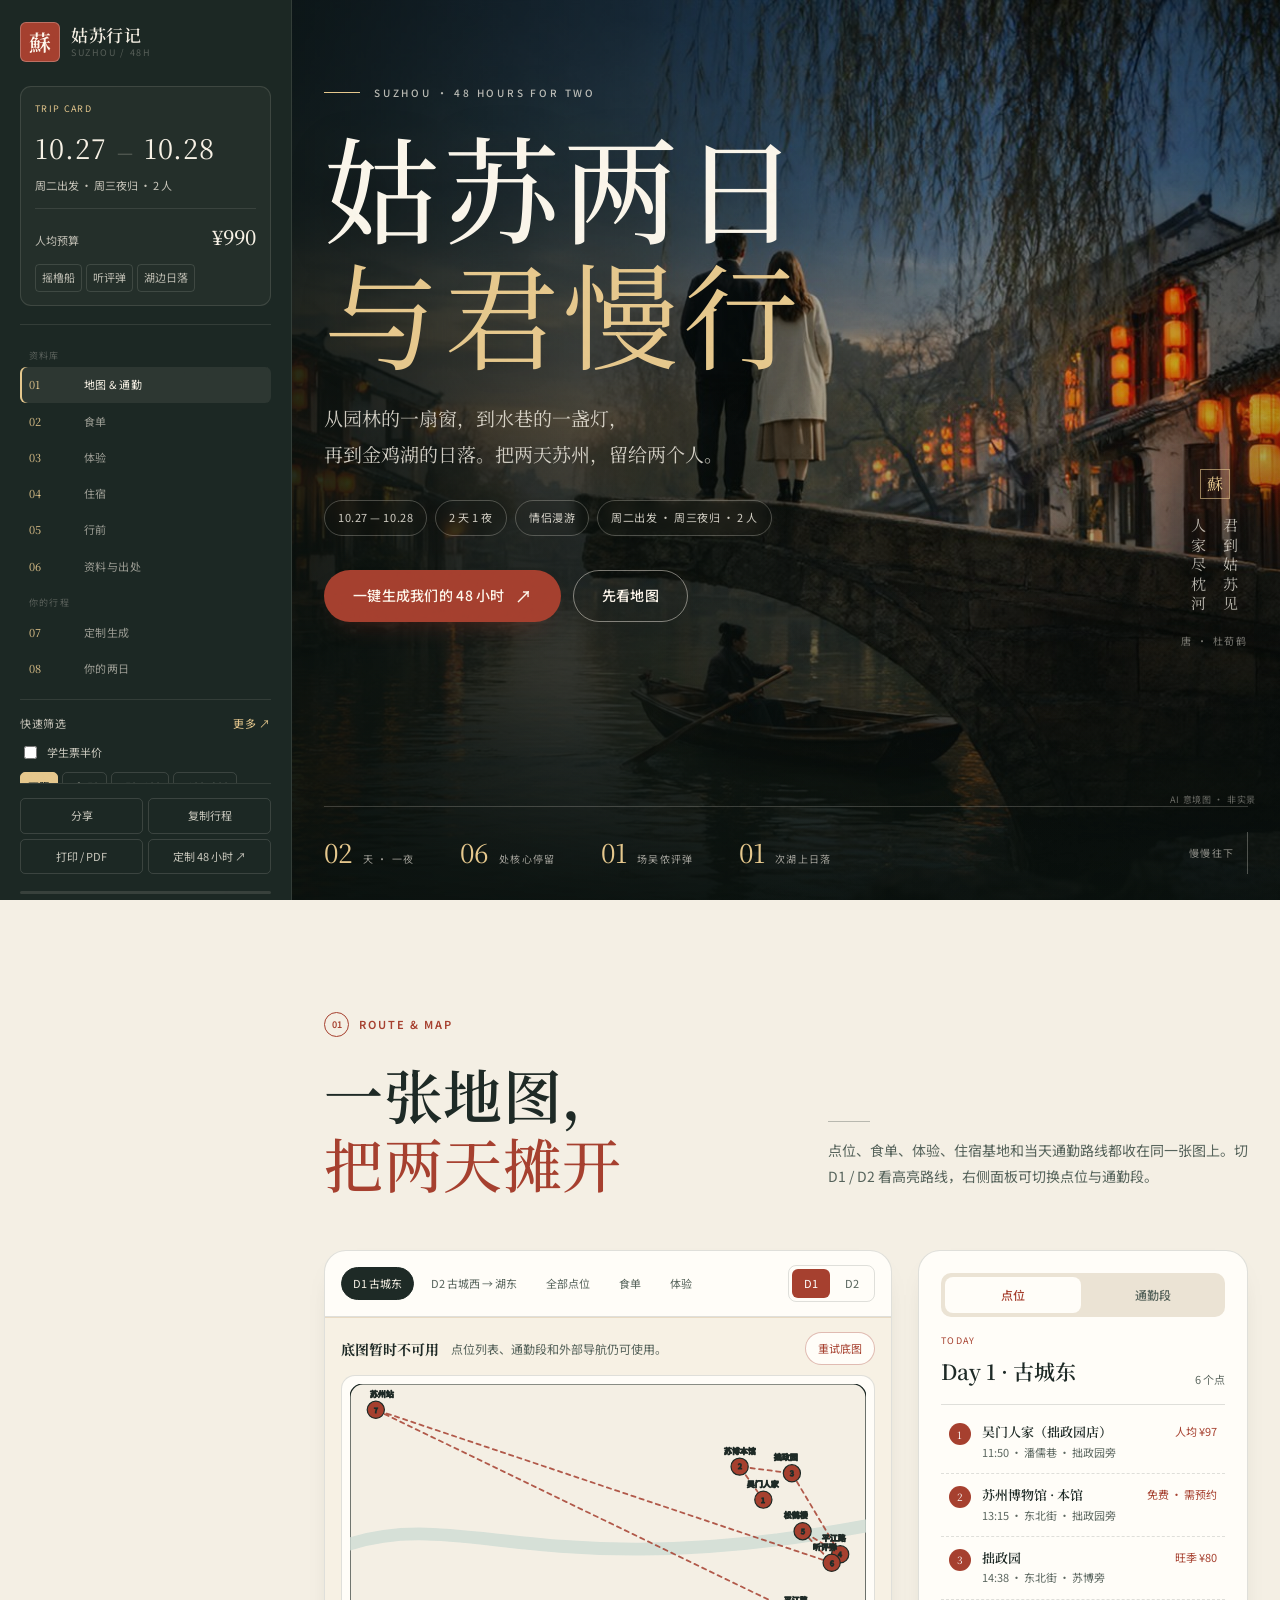
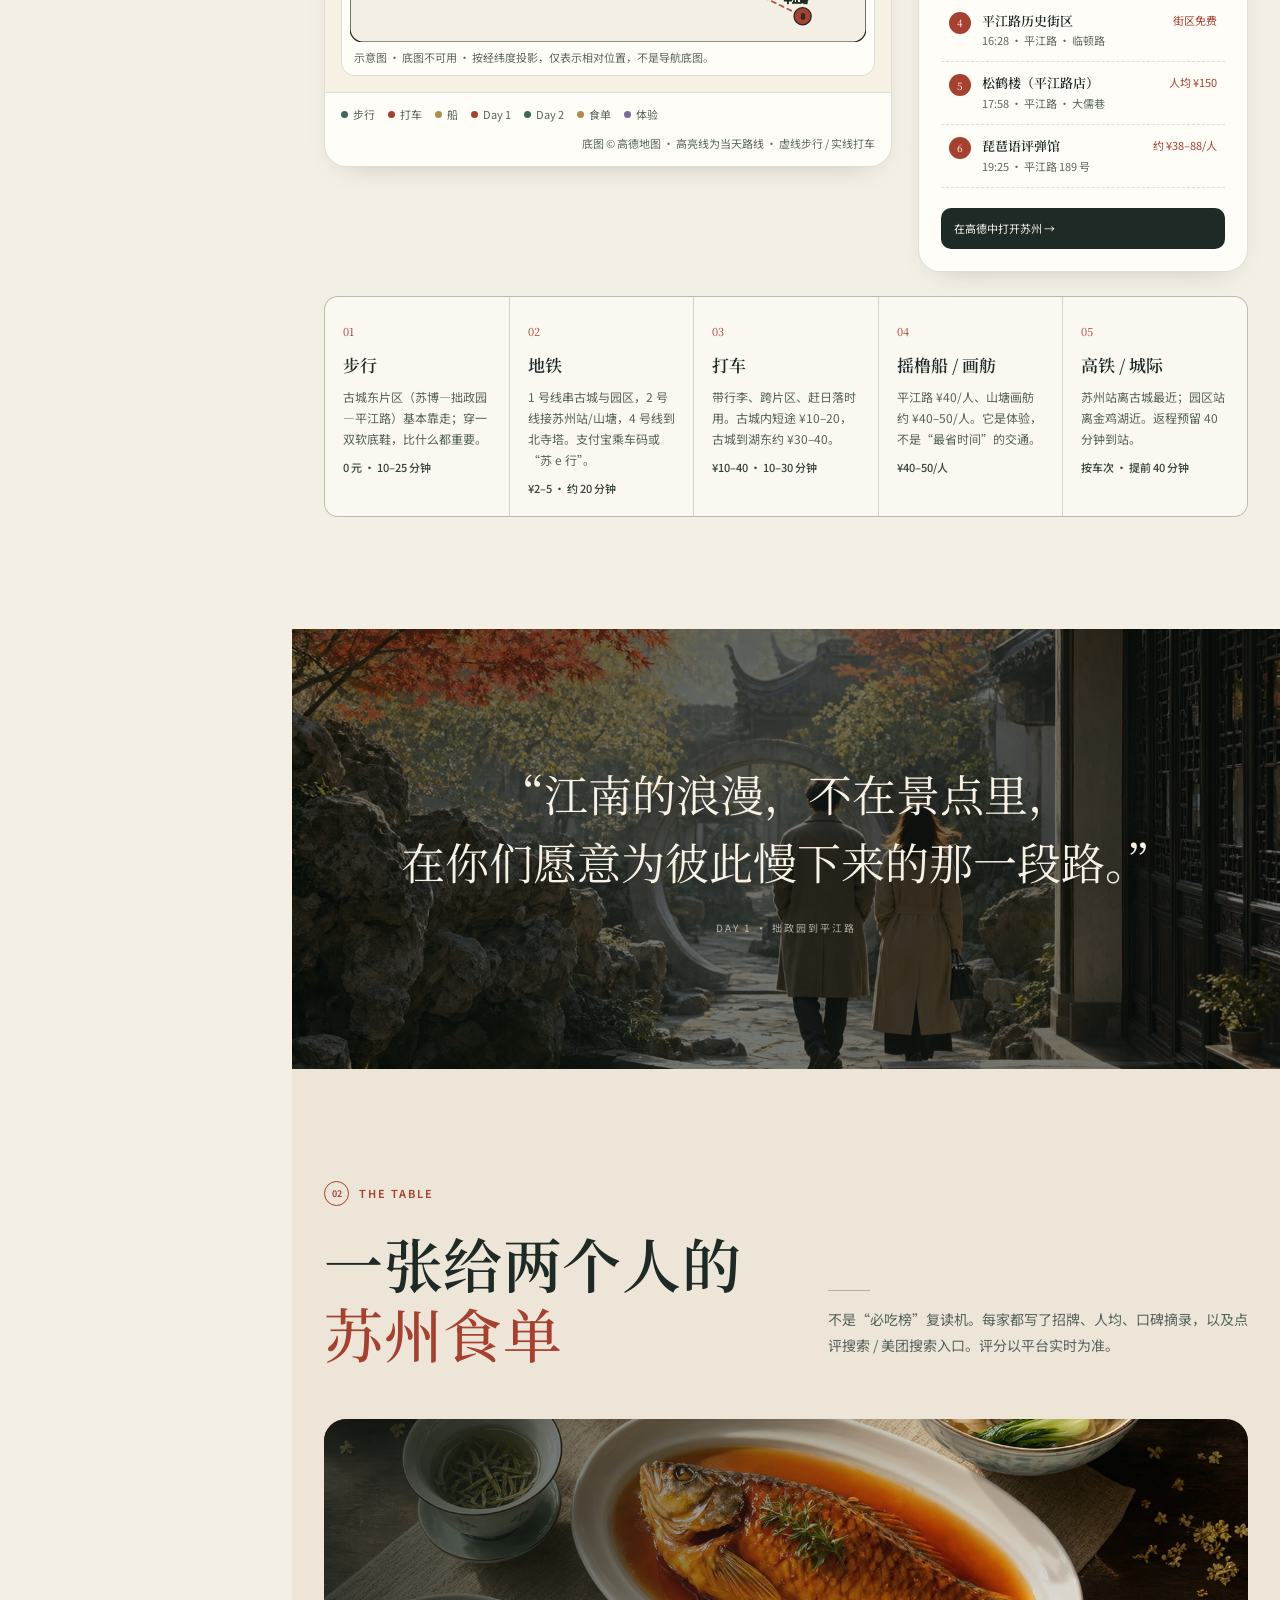
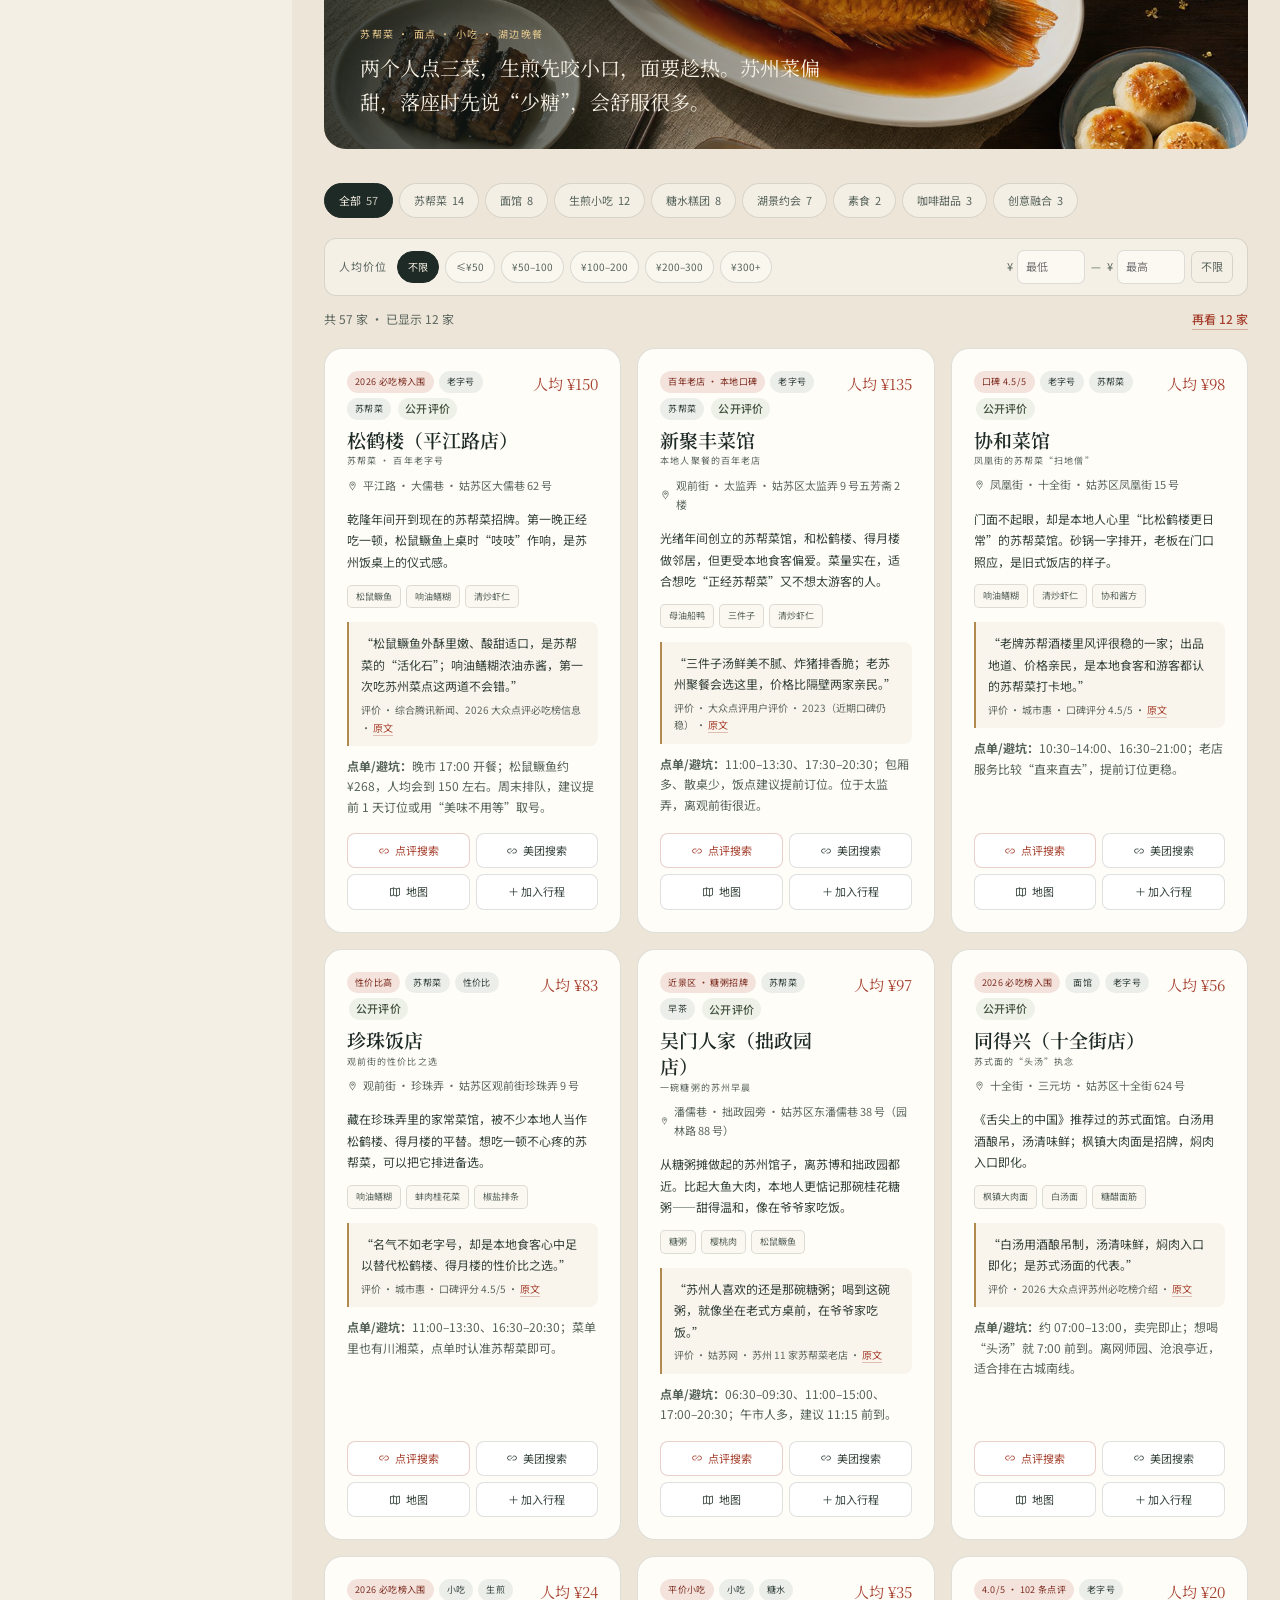
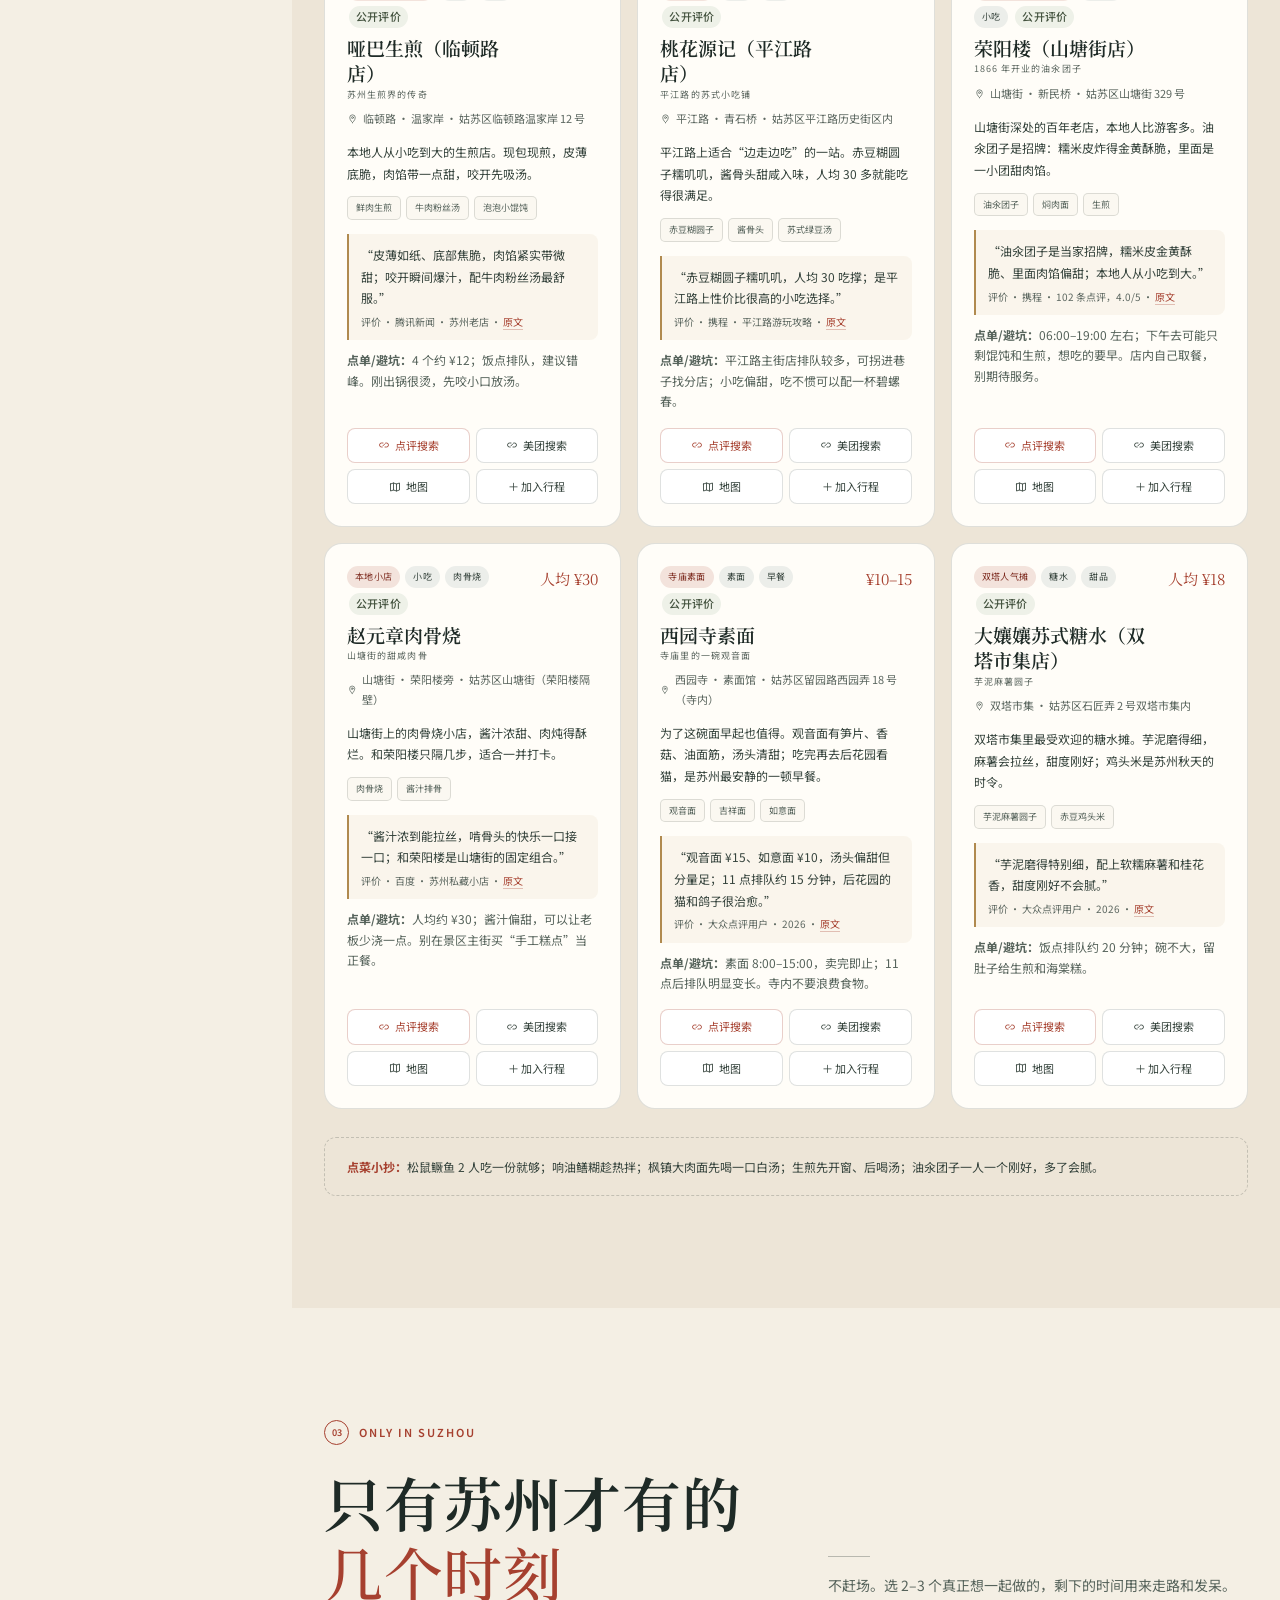
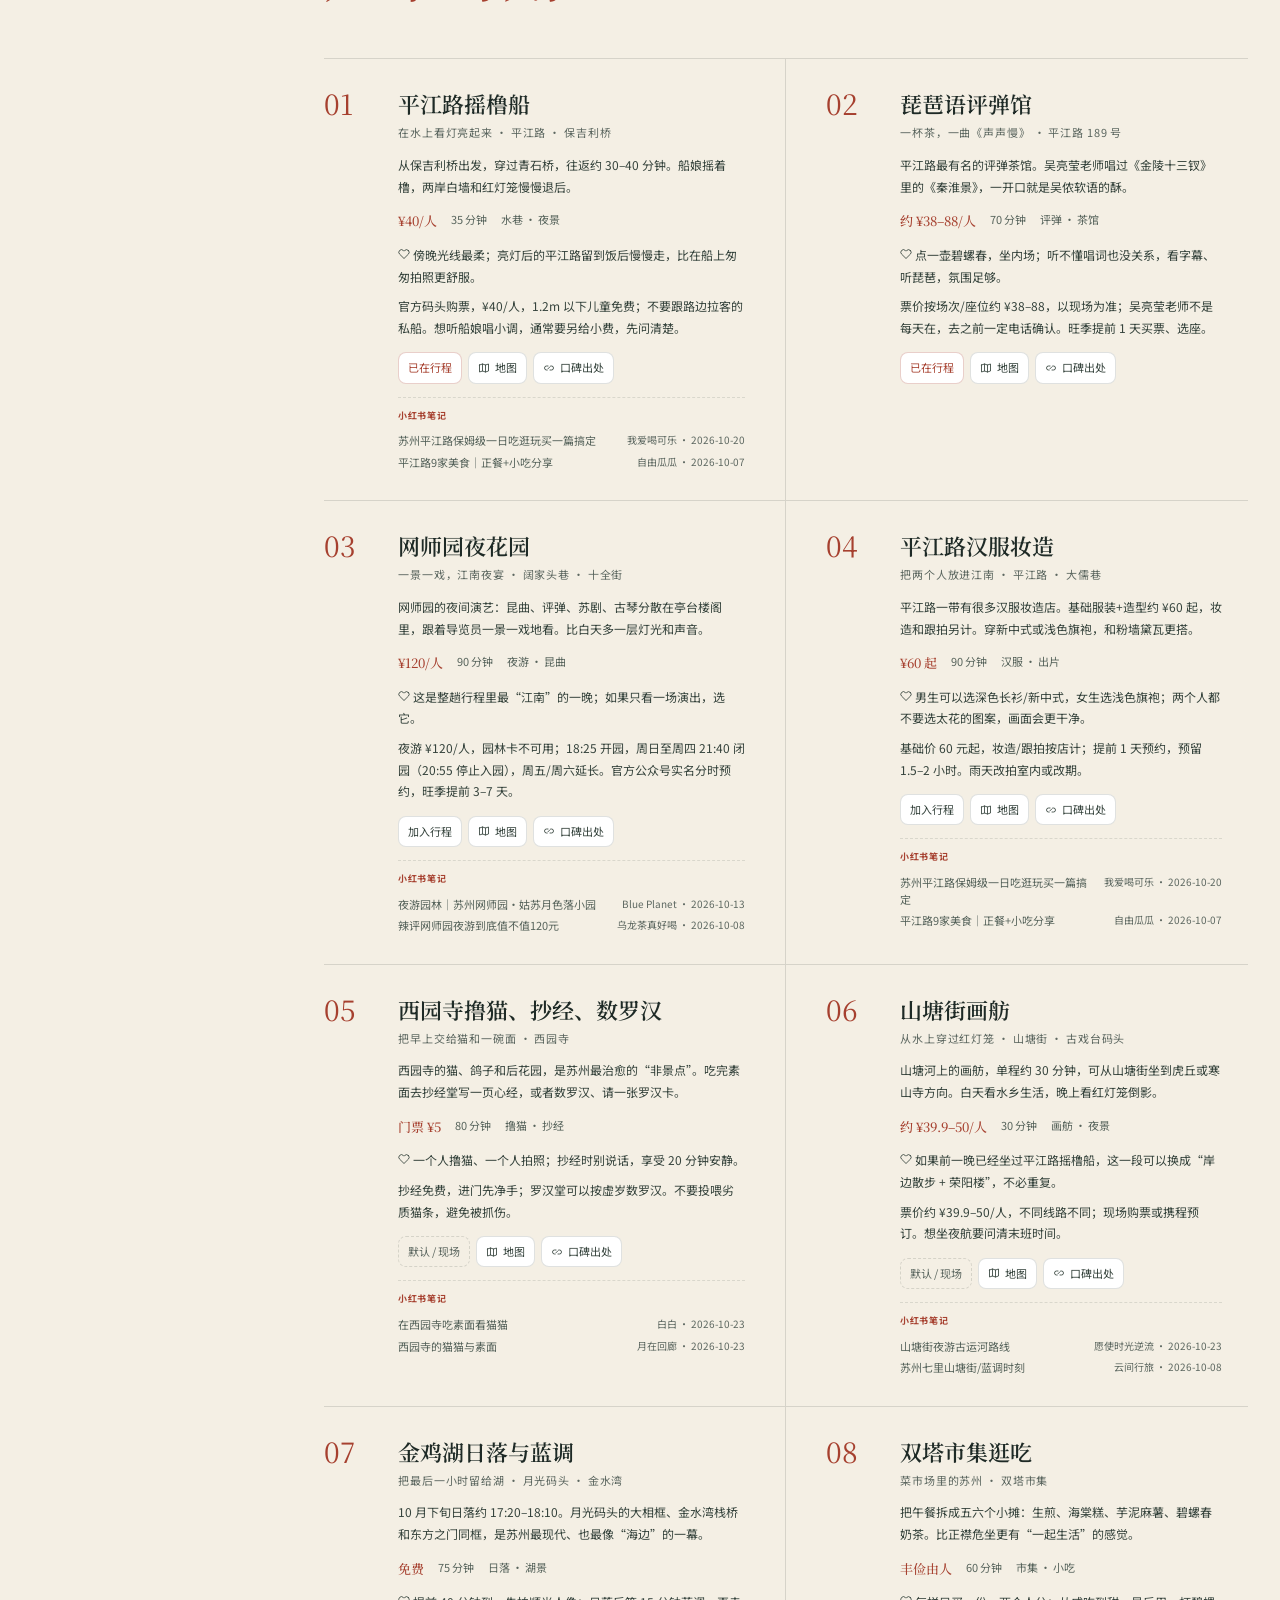
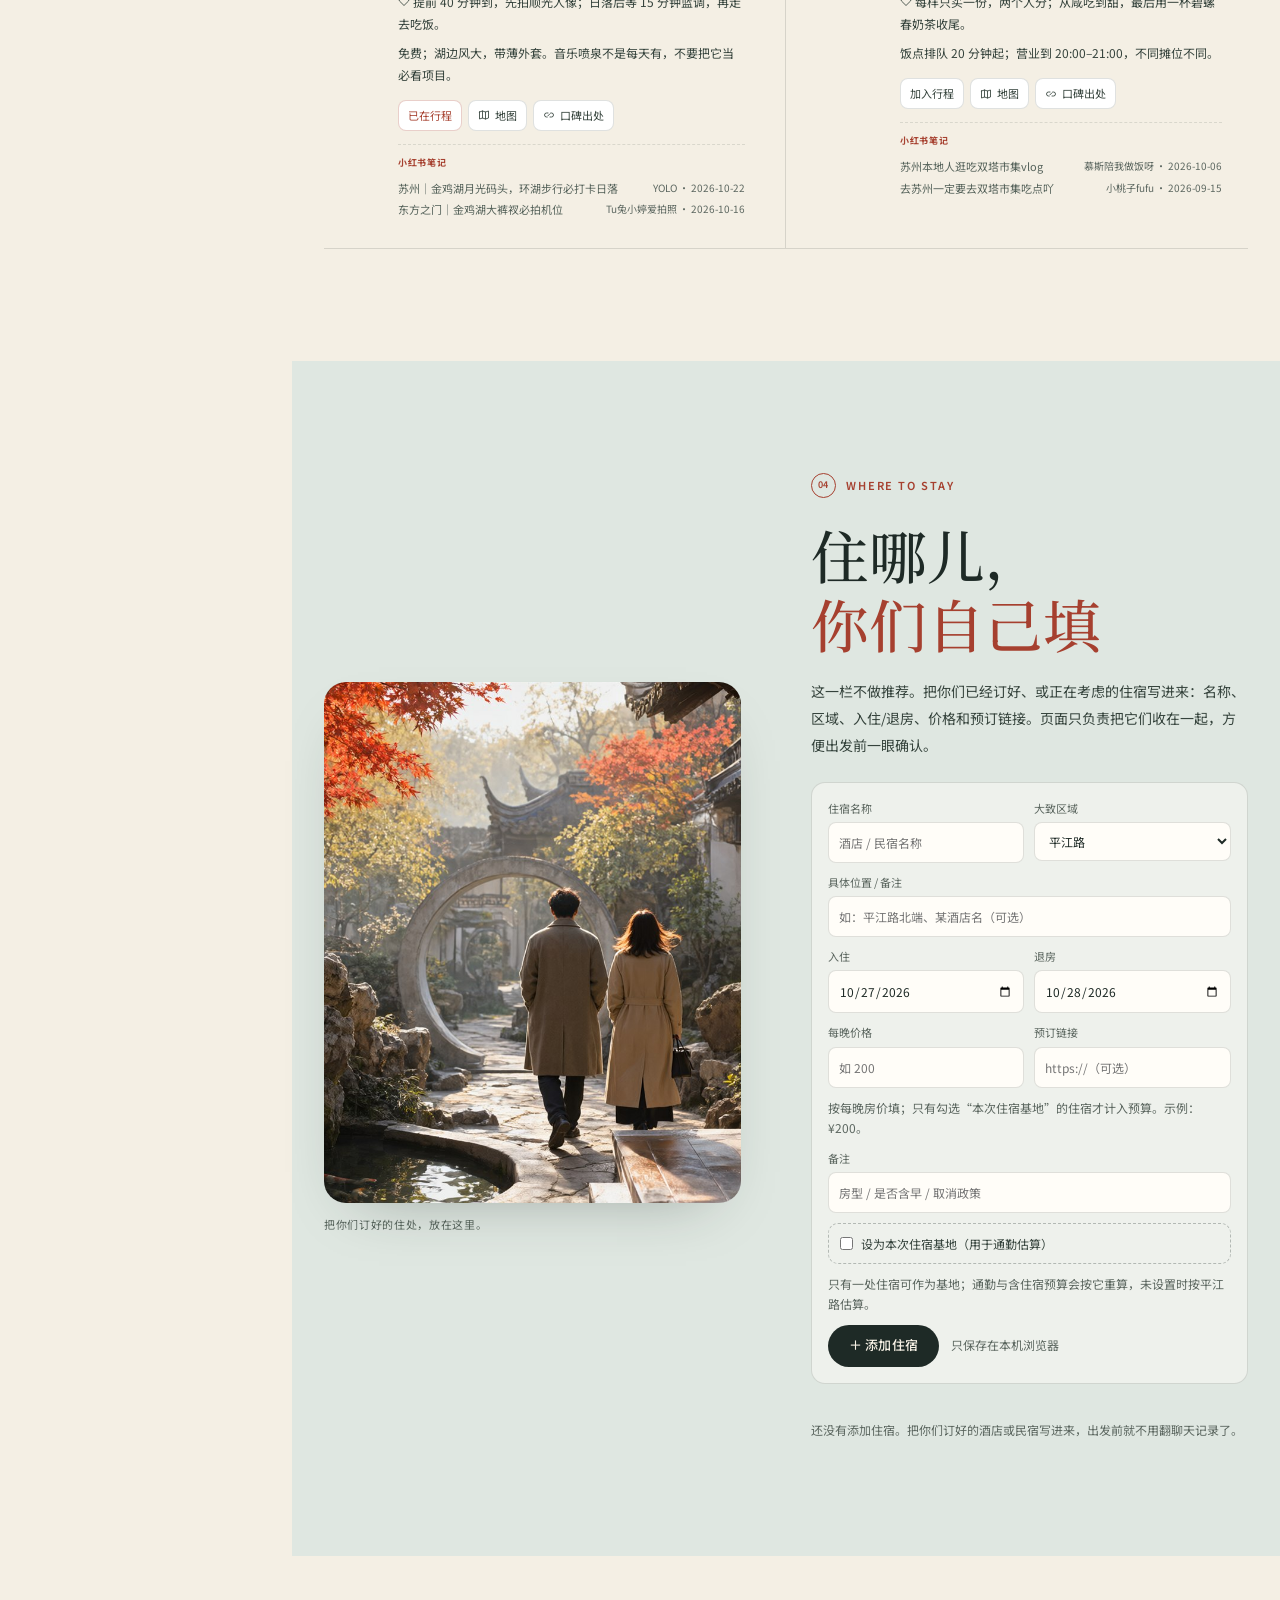
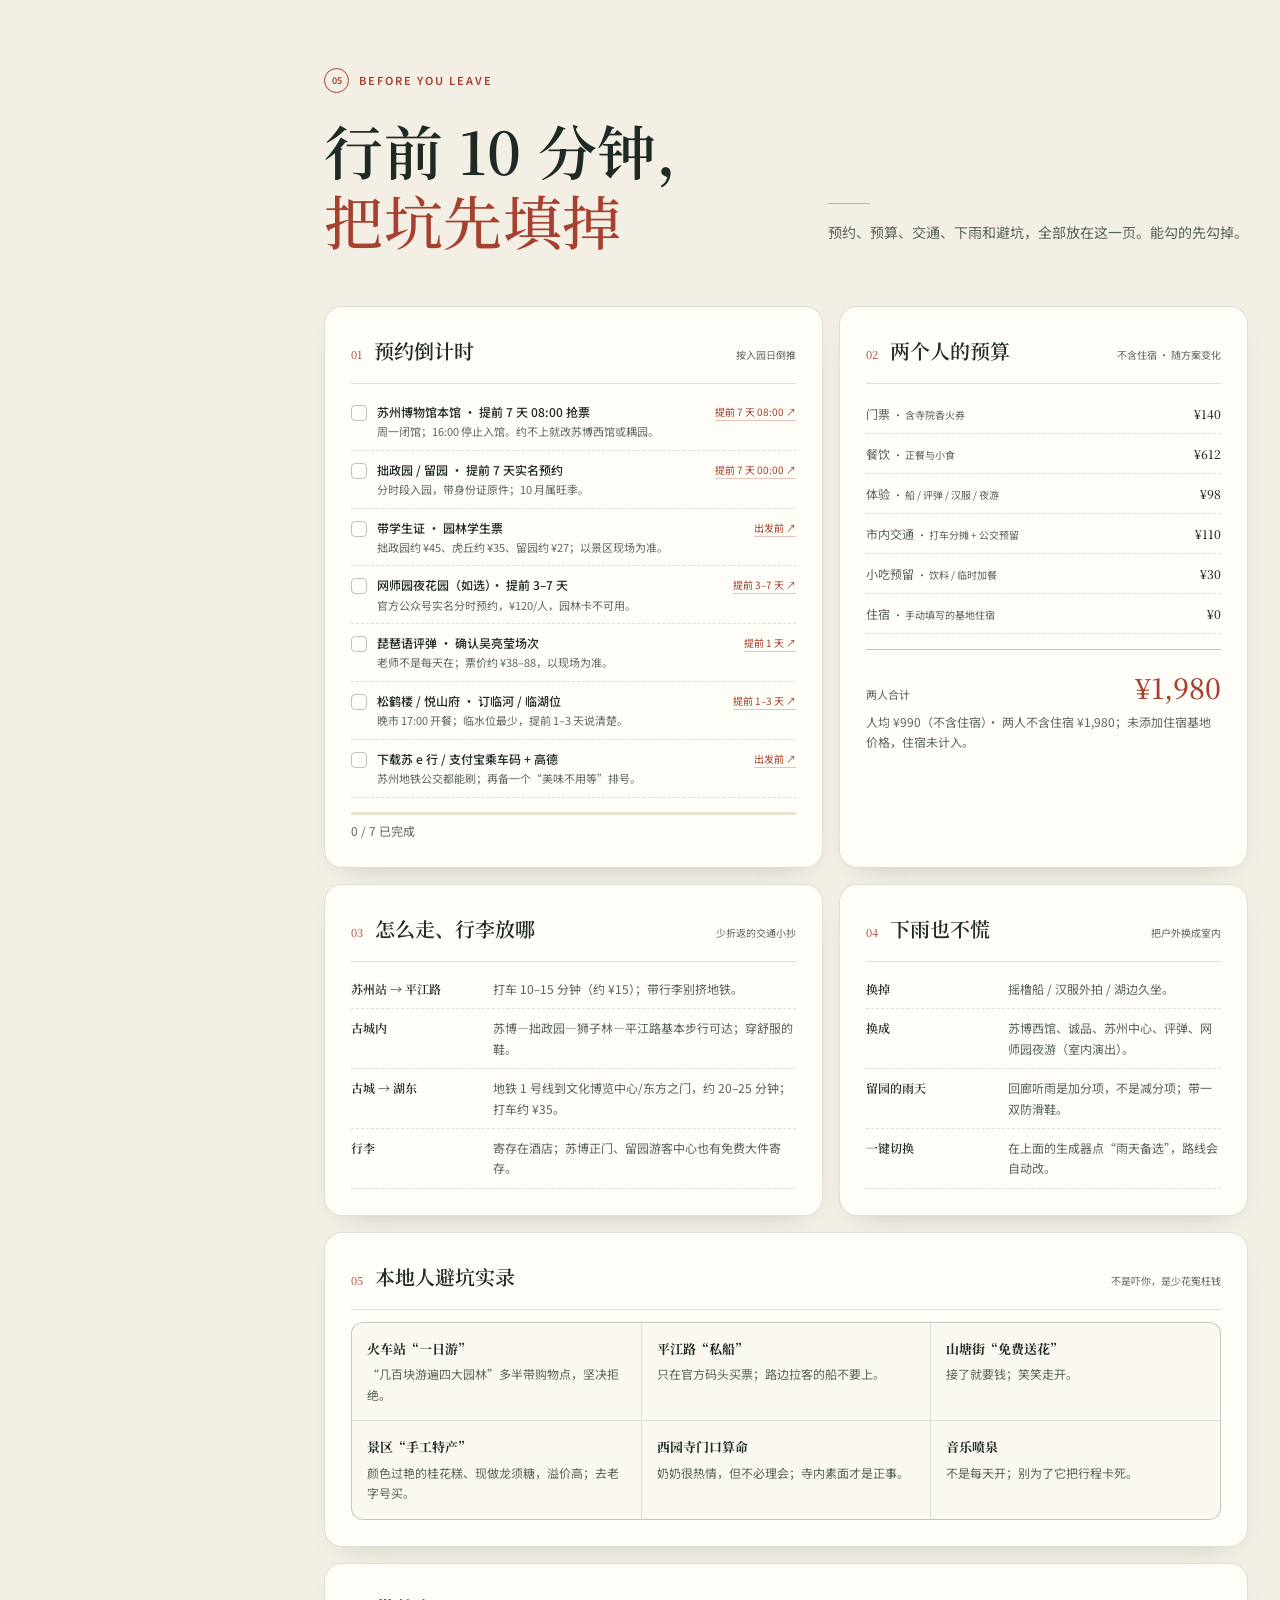
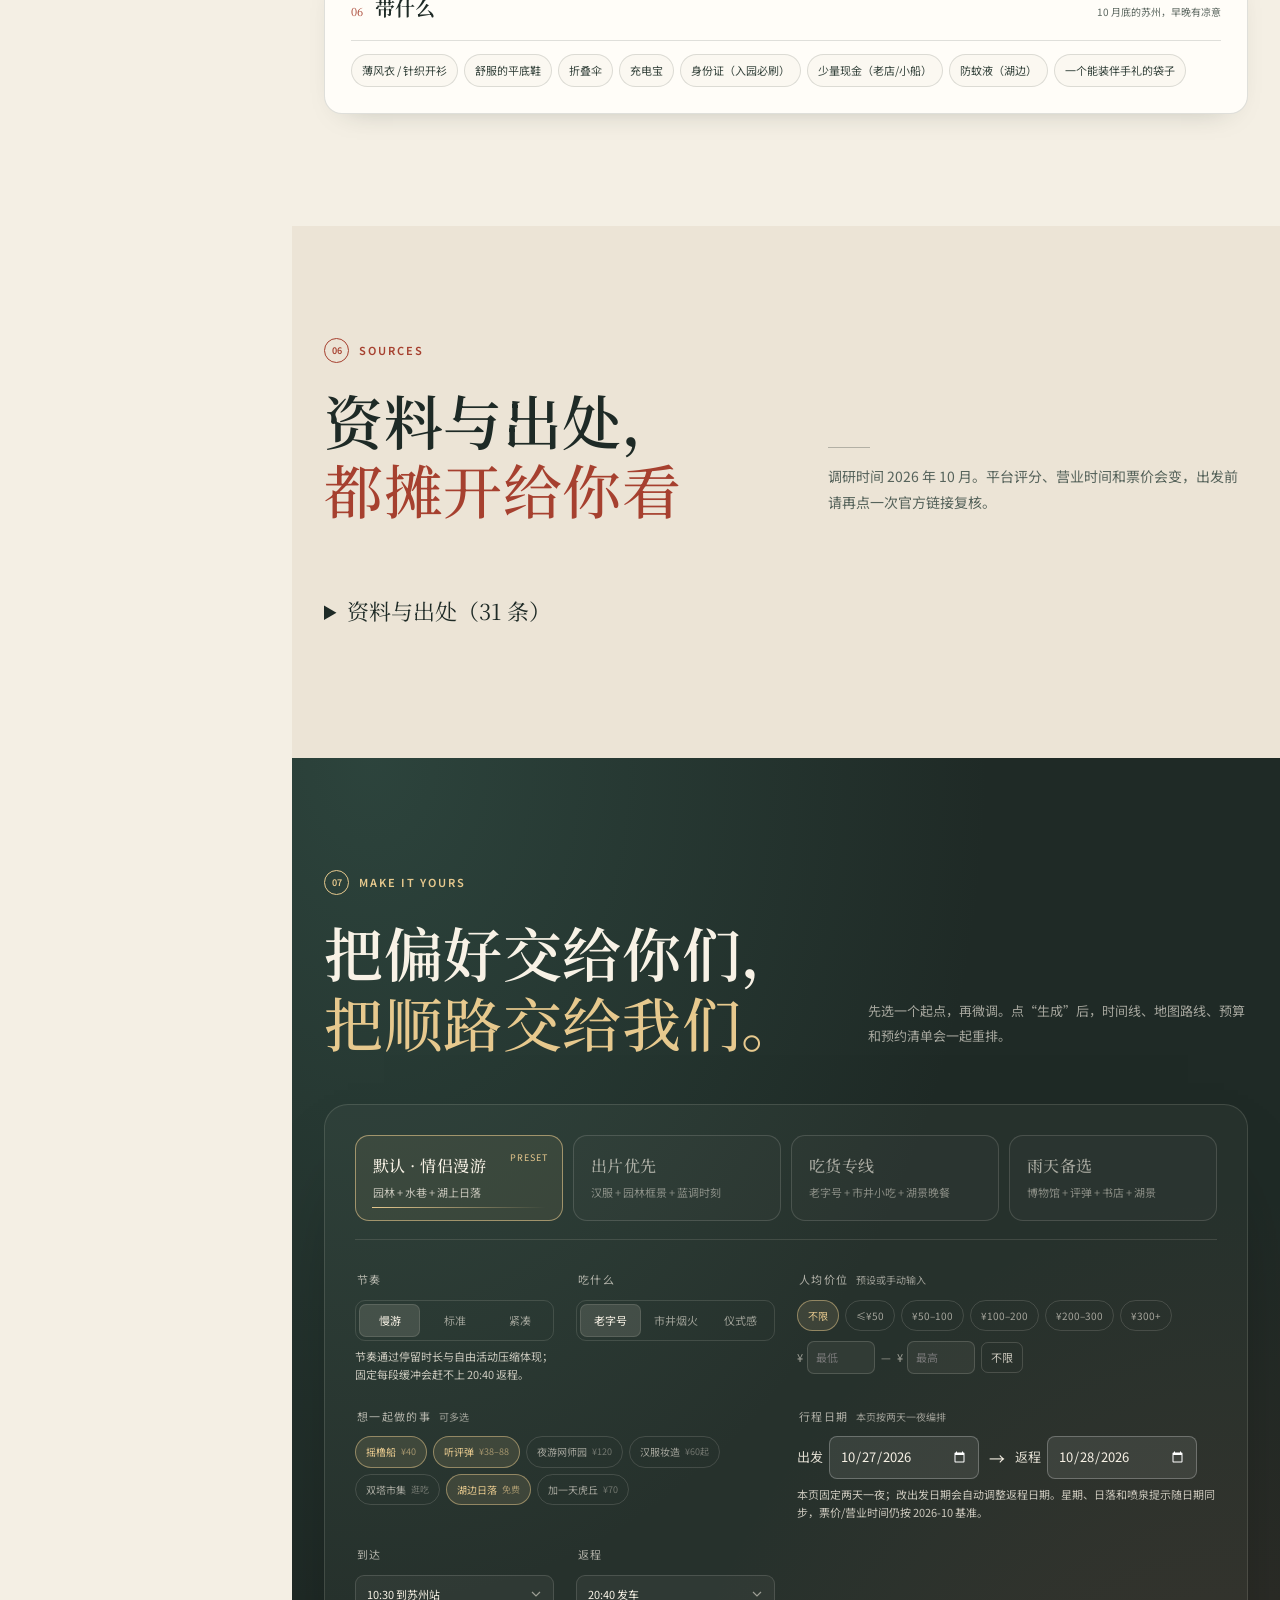
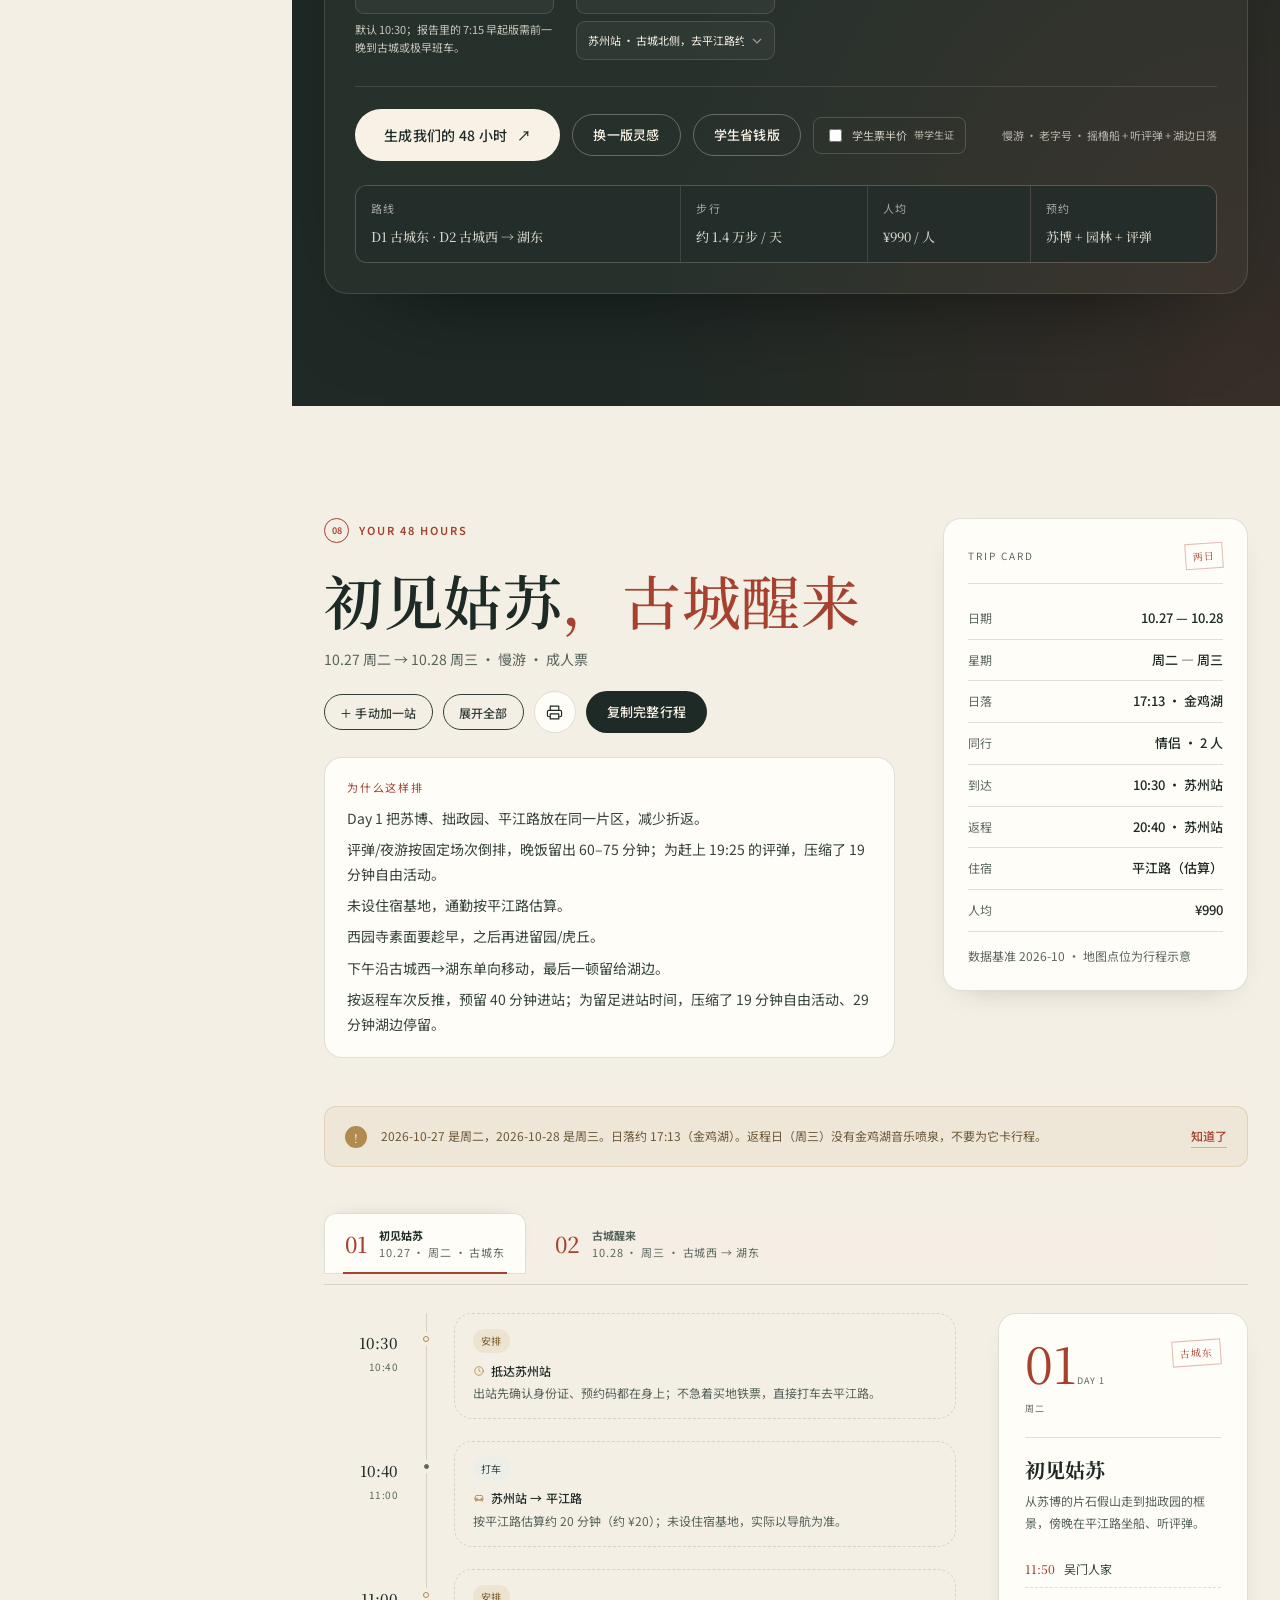
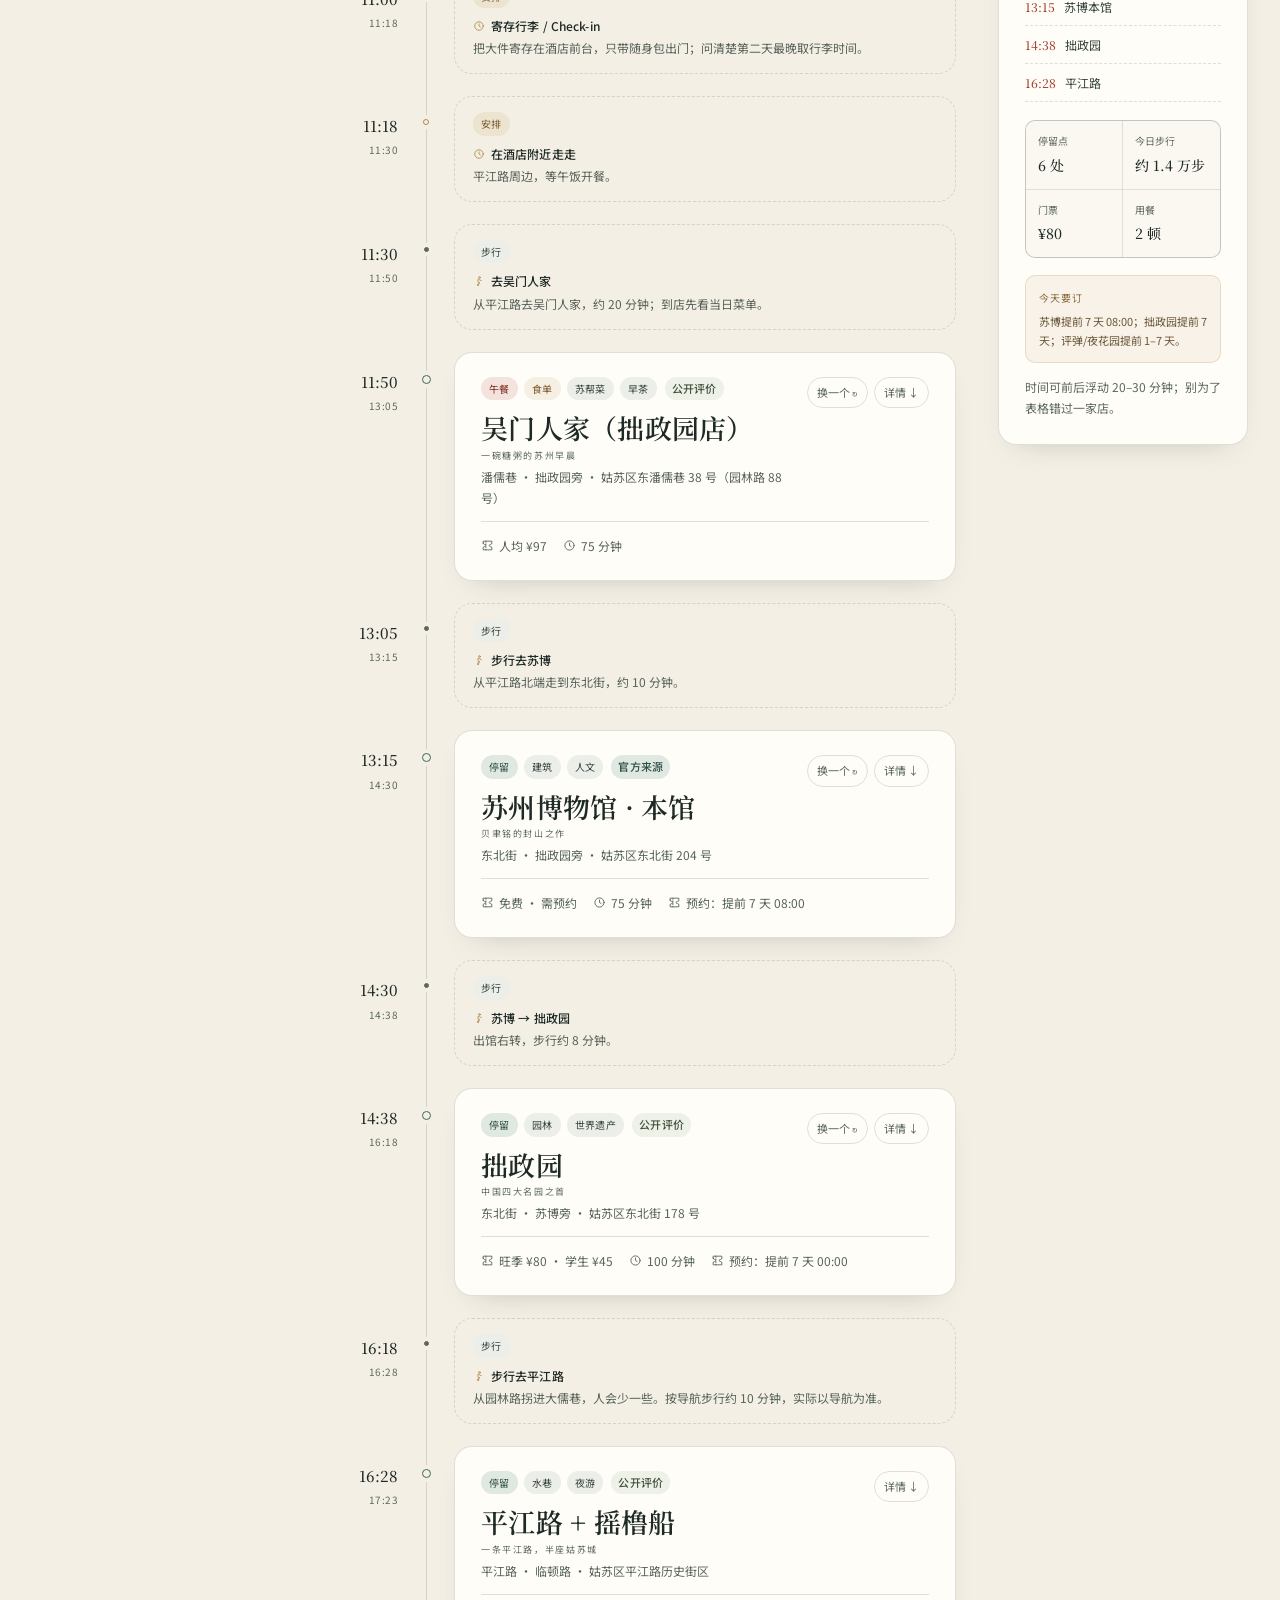
==== index.html @ beaed682 "Deploy Suzhou 48h guide: single map, route, budget, mobile" ====
<!DOCTYPE html>
<html lang="zh-CN">
<head>
  <meta charset="UTF-8">
  <meta name="viewport" content="width=device-width, initial-scale=1.0, viewport-fit=cover">
  <meta name="theme-color" content="#1f2a26">
  <meta name="description" content="苏州两天一夜情侣漫游攻略：园林、水巷、评弹与金鸡湖日落。真实地图、可一键生成行程、餐厅点评搜索。">
  <link rel="icon" href="assets/favicon.svg" type="image/svg+xml">
  <title>姑苏两日 · 与君慢行｜苏州情侣 48 小时</title>
  <link rel="preconnect" href="https://fonts.googleapis.com">
  <link rel="preconnect" href="https://fonts.gstatic.com" crossorigin>
  <link href="https://fonts.googleapis.com/css2?family=Noto+Serif+SC:wght@400;500;600;700;900&family=Noto+Sans+SC:wght@300;400;500;600;700&display=swap" rel="stylesheet">
  <link rel="preload" as="image" href="assets/images/hero-canal.svg">
  <link rel="stylesheet" href="assets/vendor/leaflet.css">
  <link rel="stylesheet" href="assets/styles.css">
</head>
<body>
  <a class="skip-link" href="#main">跳到正文</a>
  <div class="paper-grain" aria-hidden="true"></div>

  <div class="app-shell">
    <aside class="side-rail" id="sideRail" aria-label="攻略侧栏">
      <div class="rail-head">
        <a class="rail-brand" href="#top" aria-label="回到顶部">
          <span class="brand-seal">蘇</span>
          <span class="brand-text"><b>姑苏行记</b><small>SUZHOU / 48H</small></span>
        </a>
        <button class="rail-close" id="railClose" type="button" aria-label="关闭侧栏">×</button>
      </div>

      <div class="rail-trip">
        <div class="rail-eyebrow">TRIP CARD</div>
        <div class="rail-date" id="railDates">10.27 <span>—</span> 10.28</div>
        <p id="railWeekday">周二出发 · 周三夜归 · 2 人</p>
        <div class="rail-stats">
          <span id="railBudgetLabel">人均预算</span>
          <b id="railBudget">¥990</b>
        </div>
        <div class="rail-exp" id="railExp"></div>
      </div>

      <nav class="rail-nav" id="railNav" aria-label="章节导航">
        <span class="rail-nav-label">资料库</span>
        <a href="#map-transit" data-rail="map-transit" class="is-current" aria-current="true"><b>01</b><span>地图 &amp; 通勤</span></a>
        <a href="#food" data-rail="food"><b>02</b><span>食单</span></a>
        <a href="#experiences" data-rail="experiences"><b>03</b><span>体验</span></a>
        <a href="#stay" data-rail="stay"><b>04</b><span>住宿</span></a>
        <a href="#prep" data-rail="prep"><b>05</b><span>行前</span></a>
        <a href="#sources" data-rail="sources"><b>06</b><span>资料与出处</span></a>
        <span class="rail-nav-label">你的行程</span>
        <a href="#generator" data-rail="generator"><b>07</b><span>定制生成</span></a>
        <a href="#itinerary" data-rail="itinerary"><b>08</b><span>你的两日</span></a>
      </nav>

      <div class="rail-block">
        <div class="rail-block-head"><span>快速筛选</span><a href="#generator">更多 ↗</a></div>
        <label class="rail-student"><input type="checkbox" id="railStudentToggle"><span>学生票半价</span></label>
        <div class="rail-price" id="railPricePresets"></div>
      </div>

      <div class="rail-block">
        <div class="rail-block-head"><span>预约进度</span><b id="railCheckText">0 / 7</b></div>
        <div class="rail-progress"><i id="railCheckBar"></i></div>
        <a class="rail-link" href="#prep">打开预约清单 →</a>
      </div>

      <div class="rail-actions">
        <button id="railShare" type="button">分享</button>
        <button id="railCopy" type="button">复制行程</button>
        <button id="railPrint" type="button">打印 / PDF</button>
        <a href="#generator">定制 48 小时 ↗</a>
      </div>
      <p class="rail-foot">SUZHOU · 2026.10<br>底图 © 高德地图</p>
    </aside>
    <div class="rail-backdrop" id="railBackdrop" hidden></div>

    <div class="app-main">

  <header class="site-header" id="siteHeader">
    <div class="header-inner">
      <a class="brand" href="#top" aria-label="回到顶部">
        <span class="brand-seal">蘇</span>
        <span class="brand-text"><b>姑苏行记</b><small>SUZHOU / 48H</small></span>
      </a>
      <div class="header-actions">
        <button class="btn btn-ghost btn-sm" id="btnShareTop" type="button">分享</button>
        <button class="btn btn-red btn-sm" id="btnGenerateTop" type="button">一键生成</button>
        <button class="nav-toggle" id="navToggle" type="button" aria-label="打开侧栏" aria-expanded="false" aria-controls="sideRail">
          <span></span><span></span>
        </button>
      </div>
    </div>
  </header>

  <main id="main">
    <section class="hero" id="top">
      <div class="hero-media"><img src="assets/images/hero-canal.svg" alt="苏州平江路傍晚，情侣站在石桥上看摇橹船经过" fetchpriority="high"></div>
      <div class="hero-shade" aria-hidden="true"></div>
      <div class="hero-inner">
        <div class="hero-copy">
          <p class="eyebrow"><span></span> SUZHOU · 48 HOURS FOR TWO</p>
          <h1>姑苏两日<br><span>与君慢行</span></h1>
          <p class="hero-lead">从园林的一扇窗，到水巷的一盏灯，<br>再到金鸡湖的日落。把两天苏州，留给两个人。</p>
          <div class="hero-meta">
            <span class="meta-pill" id="heroDates">10.27 — 10.28</span>
            <span class="meta-pill">2 天 1 夜</span>
            <span class="meta-pill">情侣漫游</span>
            <span class="meta-pill" id="heroWeekday">周二出发 · 周三夜归 · 2 人</span>
          </div>
          <div class="hero-actions">
            <button class="btn btn-red btn-lg" id="heroGenerate" type="button">
              <span>一键生成我们的 48 小时</span><span class="btn-arrow" aria-hidden="true">↗</span>
            </button>
            <a class="btn btn-outline-light btn-lg" href="#map-transit">先看地图</a>
          </div>
        </div>
        <aside class="hero-quote" aria-label="诗句">
          <span class="vertical-seal">蘇</span>
          <p>君到姑苏见<br>人家尽枕河</p>
          <small>唐 · 杜荀鹤</small>
        </aside>
      </div>
      <div class="hero-bottom">
        <div class="hero-stats">
          <div><b>02</b><span>天 · 一夜</span></div>
          <div><b>06</b><span>处核心停留</span></div>
          <div><b>01</b><span>场吴侬评弹</span></div>
          <div><b>01</b><span>次湖上日落</span></div>
        </div>
        <a href="#map-transit" class="scroll-cue" aria-label="继续向下">
          <span>慢慢往下</span><i aria-hidden="true"></i>
        </a>
      </div>
      <span class="ai-mark">AI 意境图 · 非实景</span>
    </section>

    

    

    

    

    

    <div class="map-transit-chapter" id="map-transit">
    <section class="map-section section" id="map-section">
      <div class="wrap">
        <header class="section-head reveal">
          <div>
            <p class="section-kicker"><span>01</span> ROUTE &amp; MAP</p>
            <h2>一张地图，<br><em>把两天摊开</em></h2>
          </div>
          <p class="section-desc">点位、食单、体验、住宿基地和当天通勤路线都收在同一张图上。切 D1 / D2 看高亮路线，右侧面板可切换点位与通勤段。</p>
        </header>
        <div class="map-layout map-layout--single">
          <div class="map-card reveal">
            <div class="map-toolbar">
              <div class="map-filters" id="mapFilters"></div>
              <div class="map-day-toggle" id="mapDayToggle">
                <button type="button" data-day="1">D1</button>
                <button type="button" data-day="2">D2</button>
              </div>
            </div>
            <div id="map" class="map map--single" role="region" aria-label="苏州行程地图：点位与当天路线" aria-describedby="mapList"></div>
            <div class="map-fallback" id="mapFallback" role="status" aria-live="polite" hidden>
              <div class="map-fallback-head">
                <b>底图暂时不可用</b>
                <span>点位列表、通勤段和外部导航仍可使用。</span>
                <button type="button" id="mapRetry">重试底图</button>
              </div>
              <div class="map-schematic" id="mapSchematic" role="img" aria-live="off" aria-label="苏州行程点位与路线示意图 · 底图不可用"></div>
            </div>
            <div class="map-foot">
              <span><i class="dot dot-walk"></i>步行</span>
              <span><i class="dot dot-taxi"></i>打车</span>
              <span><i class="dot dot-boat"></i>船</span>
              <span><i class="dot dot-d1"></i>Day 1</span>
              <span><i class="dot dot-d2"></i>Day 2</span>
              <span><i class="dot dot-food"></i>食单</span>
              <span><i class="dot dot-exp"></i>体验</span>
              <span class="map-credit">底图 © 高德地图 · 高亮线为当天路线 · 虚线步行 / 实线打车</span>
            </div>
            <div class="map-notice" id="mapNotice" role="status" aria-live="polite" hidden>地图瓦片暂时加载失败。行程、点位列表和外部导航仍然可用。</div>
          </div>
          <aside class="map-panel reveal">
            <div class="map-panel-tabs" id="mapPanelTabs" role="tablist" aria-label="地图信息面板">
              <button type="button" role="tab" data-map-pane="points" class="is-active" aria-selected="true" aria-controls="mapPointsPane">点位</button>
              <button type="button" role="tab" data-map-pane="transit" aria-selected="false" aria-controls="mapTransitPane">通勤段</button>
            </div>
            <div id="mapPointsPane" class="map-pane" role="tabpanel">
              <div class="map-panel-head">
                <div><span id="mapListKicker">TODAY</span><h3 id="mapListTitle">Day 1 · 古城东</h3></div>
                <span class="count" id="mapCount">0 个点</span>
              </div>
              <div class="map-list" id="mapList"></div>
              <a class="map-open" id="mapOpenAmap" href="https://uri.amap.com/search?keyword=%E8%8B%8F%E5%B7%9E&city=%E8%8B%8F%E5%B7%9E" target="_blank" rel="noopener">在高德中打开苏州 →</a>
            </div>
            <div id="mapTransitPane" class="map-pane" role="tabpanel" hidden>
              <div class="map-panel-head">
                <div><span>ROUTE</span><h3 id="transitPaneTitle">Day 1 · 通勤段</h3></div>
                <span class="count" id="transitCount">0 段</span>
              </div>
              <div class="transit-summary" id="transitSummary"></div>
              <ol class="leg-list" id="legList"></ol>
              <p class="tiny map-credit" id="transitBaseNote"></p>
            </div>
          </aside>
        </div>
        <div class="mode-grid">
          <article class="mode-card"><span>01</span><h3>步行</h3><p>古城东片区（苏博—拙政园—平江路）基本靠走；穿一双软底鞋，比什么都重要。</p><b>0 元 · 10–25 分钟</b></article>
          <article class="mode-card"><span>02</span><h3>地铁</h3><p>1 号线串古城与园区，2 号线接苏州站/山塘，4 号线到北寺塔。支付宝乘车码或“苏 e 行”。</p><b>¥2–5 · 约 20 分钟</b></article>
          <article class="mode-card"><span>03</span><h3>打车</h3><p>带行李、跨片区、赶日落时用。古城内短途 ¥10–20，古城到湖东约 ¥30–40。</p><b>¥10–40 · 10–30 分钟</b></article>
          <article class="mode-card"><span>04</span><h3>摇橹船 / 画舫</h3><p>平江路 ¥40/人、山塘画舫约 ¥40–50/人。它是体验，不是“最省时间”的交通。</p><b>¥40–50/人</b></article>
          <article class="mode-card"><span>05</span><h3>高铁 / 城际</h3><p>苏州站离古城最近；园区站离金鸡湖近。返程预留 40 分钟到站。</p><b>按车次 · 提前 40 分钟</b></article>
        </div>
      </div>
    </section>
    </div>

    <section class="quote-band" aria-label="江南引语">
      <img src="assets/images/garden-couple.svg" alt="苏州园林月洞门前的秋日情侣" loading="lazy">
      <div class="quote-band-shade"></div>
      <div class="quote-band-inner">
        <p>“江南的浪漫，不在景点里，<br>在你们愿意为彼此慢下来的那一段路。”</p>
        <span>DAY 1 · 拙政园到平江路</span>
      </div>
    </section>

    <section class="food-section section" id="food">
      <div class="wrap">
        <header class="section-head reveal">
          <div>
            <p class="section-kicker"><span>02</span> THE TABLE</p>
            <h2>一张给两个人的<br><em>苏州食单</em></h2>
          </div>
          <p class="section-desc">不是“必吃榜”复读机。每家都写了招牌、人均、口碑摘录，以及点评搜索 / 美团搜索入口。评分以平台实时为准。</p>
        </header>
        <div class="food-hero reveal">
          <img src="assets/images/cuisine.svg" alt="松鼠鳜鱼、苏式面、生煎与海棠糕" loading="lazy">
          <div class="food-hero-copy">
            <span>苏帮菜 · 面点 · 小吃 · 湖边晚餐</span>
            <p>两个人点三菜，生煎先咬小口，面要趁热。苏州菜偏甜，落座时先说“少糖”，会舒服很多。</p>
          </div>
        </div>
        <div class="food-filters" id="foodFilters"></div>
        <div class="price-bar">
          <div class="price-bar-main">
            <span class="price-bar-label">人均价位</span>
            <div class="chip-row" id="foodPricePresets"></div>
          </div>
          <div class="price-inputs price-inputs--light">
            <label>¥ <input id="foodPriceMin" type="number" min="0" step="10" placeholder="最低" aria-label="食单最低人均"></label>
            <span>—</span>
            <label>¥ <input id="foodPriceMax" type="number" min="0" step="10" placeholder="最高" aria-label="食单最高人均"></label>
            <button type="button" class="price-clear" id="foodPriceClear">不限</button>
          </div>
        </div>
        <div class="food-count-row">
          <span id="foodCount">共 57 家</span>
          <button type="button" class="text-btn" id="foodLoadMore">再看一些</button>
        </div>
        <div class="food-grid" id="foodGrid"></div>
        <div class="food-note reveal">
          <p><b>点菜小抄：</b>松鼠鳜鱼 2 人吃一份就够；响油鳝糊趁热拌；枫镇大肉面先喝一口白汤；生煎先开窗、后喝汤；油氽团子一人一个刚好，多了会腻。</p>
        </div>
      </div>
    </section>

    <section class="experience-section section" id="experiences">
      <div class="wrap">
        <header class="section-head reveal">
          <div>
            <p class="section-kicker"><span>03</span> ONLY IN SUZHOU</p>
            <h2>只有苏州才有的<br><em>几个时刻</em></h2>
          </div>
          <p class="section-desc">不赶场。选 2–3 个真正想一起做的，剩下的时间用来走路和发呆。</p>
        </header>
        <div class="experience-grid" id="experienceGrid"></div>
      </div>
    </section>

    <section class="stay-section section" id="stay">
      <div class="wrap stay-layout">
        <div class="stay-media reveal">
          <img src="assets/images/garden-couple.svg" alt="秋日苏州园林里的情侣背影" loading="lazy">
          <span class="stay-caption">把你们订好的住处，放在这里。</span>
        </div>
        <div class="stay-copy reveal">
          <p class="section-kicker"><span>04</span> WHERE TO STAY</p>
          <h2>住哪儿，<br><em>你们自己填</em></h2>
          <p class="lead">这一栏不做推荐。把你们已经订好、或正在考虑的住宿写进来：名称、区域、入住/退房、价格和预订链接。页面只负责把它们收在一起，方便出发前一眼确认。</p>
          <form id="stayForm" class="stay-form">
            <div class="stay-form-row">
              <label>住宿名称<input id="stayName" required maxlength="40" placeholder="酒店 / 民宿名称"></label>
              <label>大致区域
                <select id="stayAreaKey">
                  <option value="pingjiang">平江路</option>
                  <option value="guanqian">观前街</option>
                  <option value="shantang">山塘街</option>
                  <option value="jinji">金鸡湖</option>
                  <option value="other">其他 / 不确定</option>
                </select>
              </label>
            </div>
            <label class="stay-form-wide">具体位置 / 备注<input id="stayAreaDetail" maxlength="30" placeholder="如：平江路北端、某酒店名（可选）"></label>
            <div class="stay-form-row">
              <label>入住<input id="stayCheckin" type="date"></label>
              <label>退房<input id="stayCheckout" type="date"></label>
            </div>
            <div class="stay-form-row">
              <label>每晚价格<input id="stayPrice" type="number" min="0" step="10" inputmode="numeric" placeholder="如 200"></label>
              <label>预订链接<input id="stayLink" type="url" placeholder="https://（可选）"></label>
            </div>
            <p class="stay-form-wide tiny">按每晚房价填；只有勾选“本次住宿基地”的住宿才计入预算。示例：¥200。</p>
            <label class="stay-form-wide">备注<input id="stayNote" maxlength="80" placeholder="房型 / 是否含早 / 取消政策"></label>
            <label class="stay-base-toggle"><input type="checkbox" id="stayBase"> 设为本次住宿基地（用于通勤估算）</label>
            <p class="tiny" style="margin:0">只有一处住宿可作为基地；通勤与含住宿预算会按它重算，未设置时按平江路估算。</p>
            <div class="stay-form-actions">
              <button class="btn btn-ink" type="submit">＋ 添加住宿</button>
              <span class="tiny">只保存在本机浏览器</span>
            </div>
          </form>
          <div id="stayList" class="stay-list"></div>
        </div>
      </div>
    </section>

    <section class="prep-section section" id="prep">
      <div class="wrap">
        <header class="section-head reveal">
          <div>
            <p class="section-kicker"><span>05</span> BEFORE YOU LEAVE</p>
            <h2>行前 10 分钟，<br><em>把坑先填掉</em></h2>
          </div>
          <p class="section-desc">预约、预算、交通、下雨和避坑，全部放在这一页。能勾的先勾掉。</p>
        </header>
        <div class="prep-grid">
          <article class="prep-card prep-booking reveal">
            <header><span>01</span><h3>预约倒计时</h3><p>按入园日倒推</p></header>
            <div class="checklist" id="bookingChecklist"></div>
            <div class="progress-line"><span id="checkProgressBar"></span></div>
            <p class="tiny" id="checkProgressText">0 / 6 已完成</p>
          </article>
          <article class="prep-card reveal">
            <header><span>02</span><h3>两个人的预算</h3><p>不含住宿 · 随方案变化</p></header>
            <div class="budget-rows" id="budgetRows"></div>
            <div class="budget-total"><span>两人合计</span><b id="budgetTotal">—</b></div>
            <p class="tiny" id="budgetNote">按当前生成方案估算；含门票、餐饮、体验与市内交通。</p>
          </article>
          <article class="prep-card reveal">
            <header><span>03</span><h3>怎么走、行李放哪</h3><p>少折返的交通小抄</p></header>
            <ul class="icon-list">
              <li><b>苏州站 → 平江路</b><span>打车 10–15 分钟（约 ¥15）；带行李别挤地铁。</span></li>
              <li><b>古城内</b><span>苏博—拙政园—狮子林—平江路基本步行可达；穿舒服的鞋。</span></li>
              <li><b>古城 → 湖东</b><span>地铁 1 号线到文化博览中心/东方之门，约 20–25 分钟；打车约 ¥35。</span></li>
              <li><b>行李</b><span>寄存在酒店；苏博正门、留园游客中心也有免费大件寄存。</span></li>
            </ul>
          </article>
          <article class="prep-card reveal">
            <header><span>04</span><h3>下雨也不慌</h3><p>把户外换成室内</p></header>
            <ul class="icon-list">
              <li><b>换掉</b><span>摇橹船 / 汉服外拍 / 湖边久坐。</span></li>
              <li><b>换成</b><span>苏博西馆、诚品、苏州中心、评弹、网师园夜游（室内演出）。</span></li>
              <li><b>留园的雨天</b><span>回廊听雨是加分项，不是减分项；带一双防滑鞋。</span></li>
              <li><b>一键切换</b><span>在上面的生成器点“雨天备选”，路线会自动改。</span></li>
            </ul>
          </article>
          <article class="prep-card wide reveal">
            <header><span>05</span><h3>本地人避坑实录</h3><p>不是吓你，是少花冤枉钱</p></header>
            <div class="trap-grid">
              <div><b>火车站“一日游”</b><p>“几百块游遍四大园林”多半带购物点，坚决拒绝。</p></div>
              <div><b>平江路“私船”</b><p>只在官方码头买票；路边拉客的船不要上。</p></div>
              <div><b>山塘街“免费送花”</b><p>接了就要钱；笑笑走开。</p></div>
              <div><b>景区“手工特产”</b><p>颜色过艳的桂花糕、现做龙须糖，溢价高；去老字号买。</p></div>
              <div><b>西园寺门口算命</b><p>奶奶很热情，但不必理会；寺内素面才是正事。</p></div>
              <div><b>音乐喷泉</b><p>不是每天开；别为了它把行程卡死。</p></div>
            </div>
          </article>
          <article class="prep-card wide reveal">
            <header><span>06</span><h3>带什么</h3><p>10 月底的苏州，早晚有凉意</p></header>
            <div class="pack-grid">
              <span>薄风衣 / 针织开衫</span><span>舒服的平底鞋</span><span>折叠伞</span><span>充电宝</span>
              <span>身份证（入园必刷）</span><span>少量现金（老店/小船）</span><span>防蚊液（湖边）</span><span>一个能装伴手礼的袋子</span>
            </div>
          </article>
        </div>
      </div>
    </section>

    <section class="sources-section section" id="sources">
      <div class="wrap">
        <header class="section-head reveal">
          <div>
            <p class="section-kicker"><span>06</span> SOURCES</p>
            <h2>资料与出处，<br><em>都摊开给你看</em></h2>
          </div>
          <p class="section-desc">调研时间 2026 年 10 月。平台评分、营业时间和票价会变，出发前请再点一次官方链接复核。</p>
        </header>
        <details class="source-fold" id="sourceFold">
          <summary>资料与出处（<span id="sourceCount">0</span> 条）</summary>
          <div class="source-tools" id="sourceTools"></div>
          <div class="source-groups" id="sourceGroups"></div>
          <div class="data-note reveal">
            <p><b>数据口径：</b>票价与开放时间来自官方/本地宝 2026 年 10 月页面；餐厅人均为公开信息综合，评分只在有明确来源时标注；口碑为公开用户评价的节选、压缩或摘要，摘要会单独标注，并附平台搜索/原文链接。没有编造评分。AI 配图为氛围示意，非实景。</p>
            <p><b>可信度徽标：</b>官方来源＝有官方域名预约/官方出处；公开评价＝有明确平台/媒体来源；口碑摘要＝只有公开评价摘要；暂无来源＝未找到可引用的评价来源。</p>
            <div class="confidence-legend" aria-label="数据可信度图例">
              <span class="confidence confidence--official">官方来源</span>
              <span class="confidence confidence--public">公开评价</span>
              <span class="confidence confidence--summary">口碑摘要</span>
              <span class="confidence confidence--none">暂无来源</span>
            </div>
            <p>本页已并入 <a href="research/苏州两天一夜学生情侣调研_2026.docx" download data-report-download>《苏州两天一夜学生情侣调研》（2026-10-23，小红书 70 帖索引）</a> 的学生票价、寒山寺、山塘亮灯/喷泉时间、双塔时段与小红书原帖链接。</p>
            <p id="dateCheckSource"></p>
            <p><a href="research/suzhou-notes.md" target="_blank" rel="noopener">查看完整调研笔记与筛选记录 →</a> · <a href="research/苏州两天一夜学生情侣调研_2026.docx" download data-report-download>下载学生情侣调研报告（小红书 70 帖）</a></p>
          </div>
        </details>
      </div>
    </section>

    <section class="generator section" id="generator">
      <div class="wrap">
        <div class="generator-head reveal">
          <div>
            <p class="section-kicker light"><span>07</span> MAKE IT YOURS</p>
            <h2>把偏好交给你们，<br><em>把顺路交给我们。</em></h2>
          </div>
          <p>先选一个起点，再微调。点“生成”后，时间线、地图路线、预算和预约清单会一起重排。</p>
        </div>
        <div class="generator-board reveal">
          <div class="preset-row" id="presetRow" role="group" aria-label="行程预设"></div>
          <div class="generator-controls">
            <fieldset class="control-group">
              <legend>节奏</legend>
              <div class="segmented" id="paceControl">
                <button type="button" data-pace="relaxed">慢游</button>
                <button type="button" data-pace="balanced">标准</button>
                <button type="button" data-pace="packed">紧凑</button>
              </div>
              <p class="field-note">节奏通过停留时长与自由活动压缩体现；固定每段缓冲会赶不上 20:40 返程。</p>
            </fieldset>
            <fieldset class="control-group">
              <legend>吃什么</legend>
              <div class="segmented" id="foodControl">
                <button type="button" data-food="classic">老字号</button>
                <button type="button" data-food="local">市井烟火</button>
                <button type="button" data-food="splurge">仪式感</button>
              </div>
            </fieldset>
            <fieldset class="control-group wide">
              <legend>人均价位 <small>预设或手动输入</small></legend>
              <div class="price-control price-control--dark">
                <div class="chip-row" id="pricePresets"></div>
                <div class="price-inputs">
                  <label>¥ <input id="priceMin" type="number" min="0" step="10" placeholder="最低" aria-label="最低人均"></label>
                  <span>—</span>
                  <label>¥ <input id="priceMax" type="number" min="0" step="10" placeholder="最高" aria-label="最高人均"></label>
                  <button type="button" class="price-clear" id="priceClear">不限</button>
                </div>
              </div>
            </fieldset>
            <fieldset class="control-group wide">
              <legend>想一起做的事 <small>可多选</small></legend>
              <div class="chip-row" id="experienceControl"></div>
            </fieldset>
            <fieldset class="control-group wide">
              <legend>行程日期 <small>本页按两天一夜编排</small></legend>
              <div class="date-range">
                <label>出发 <input id="startDate" type="date" value="2026-10-27"></label>
                <span aria-hidden="true">→</span>
                <label>返程 <input id="endDate" type="date" value="2026-10-28"></label>
              </div>
              <p class="field-note">本页固定两天一夜；改出发日期会自动调整返程日期。星期、日落和喷泉提示随日期同步，票价/营业时间仍按 2026-10 基准。</p>
            </fieldset>
            <fieldset class="control-group">
              <legend>到达</legend>
              <label class="select-wrap"><select id="arrivalSelect" aria-label="到达苏州站时间"></select></label>
              <p class="field-note">默认 10:30；报告里的 7:15 早起版需前一晚到古城或极早班车。</p>
            </fieldset>
            <fieldset class="control-group control-group--return">
              <legend>返程</legend>
              <div class="return-stack">
                <label class="select-wrap"><select id="departureSelect" aria-label="返程发车时间"></select></label>
                <label class="select-wrap"><select id="stationSelect" aria-label="返程车站"></select></label>
              </div>
            </fieldset>
          </div>
          <div class="generator-actions">
            <button class="btn btn-cream btn-lg" id="btnGenerate" type="button"><span>生成我们的 48 小时</span><span aria-hidden="true">↗</span></button>
            <button class="btn btn-outline-cream" id="btnRandom" type="button">换一版灵感</button>
            <button class="btn btn-outline-cream" id="btnStudentPlan" type="button" title="学生票 + 人均≤100 + 摇橹船 + 寒山寺">学生省钱版</button>
            <label class="student-toggle"><input type="checkbox" id="studentToggle"><span>学生票半价</span><small>带学生证</small></label>
            <p class="generator-hint" id="generatorHint">默认：慢游 · 老字号 · 摇橹船 + 评弹 + 日落</p>
          </div>
          <div class="generator-result" id="generatorResult">
            <div class="result-stat"><span>路线</span><b id="resultRoute">古城东 → 古城西 → 湖东</b></div>
            <div class="result-stat"><span>步行</span><b id="resultWalk">约 1.6 万步 / 天</b></div>
            <div class="result-stat"><span>人均</span><b id="resultBudget">¥930 起</b></div>
            <div class="result-stat"><span>预约</span><b id="resultBooking">苏博 + 园林</b></div>
          </div>
          <p class="sr-only" id="generateStatus" role="status" aria-live="polite"></p>
        </div>
      </div>
    </section>

    <section class="itinerary section" id="itinerary">
      <div class="wrap">
        <div class="result-hero reveal">
          <div class="result-hero-main">
            <p class="section-kicker"><span>08</span> YOUR 48 HOURS</p>
            <h2 id="resultTitle">两天的路，<em>已经顺好了</em></h2>
            <p class="result-sub" id="resultSub">按你们的日期、预算和想做的事重排。</p>
            <div class="result-tools">
              <button class="btn btn-ghost btn-sm" id="btnAddCard" type="button">＋ 手动加一站</button>
              <button class="btn btn-ghost btn-sm" id="btnExpandAll" type="button">展开全部</button>
              <button class="icon-btn" id="btnPrint" type="button" title="打印或存为 PDF" aria-label="打印或存为 PDF">
                <svg viewBox="0 0 24 24" aria-hidden="true"><path d="M6 9V3h12v6M6 18H4a2 2 0 0 1-2-2v-5a2 2 0 0 1 2-2h16a2 2 0 0 1 2 2v5a2 2 0 0 1-2 2h-2M6 14h12v7H6z"/></svg>
              </button>
              <button class="btn btn-ink" id="btnCopy" type="button">复制完整行程</button>
            </div>
            <div class="result-rationale" id="resultRationale"></div>
            <div class="result-warnings" id="resultWarnings" role="status" aria-live="polite" hidden></div>
          </div>
          <aside class="result-tripcard" id="resultTripCard" aria-label="本次行程摘要"></aside>
        </div>
        <div class="date-note reveal" id="dateNote">
          <span class="note-mark" aria-hidden="true">!</span>
          <p id="dateCheckText" aria-live="polite"></p>
          <button class="text-btn" id="btnReadDate" type="button">知道了</button>
        </div>
        <div class="day-tabs" id="dayTabs" role="tablist" aria-label="按天查看行程"></div>
        <div class="itinerary-layout">
          <div class="timeline" id="timeline" role="tabpanel" aria-labelledby="dayTab-1"></div>
          <aside class="itinerary-aside">
            <div class="aside-card" id="dayAside"></div>
          </aside>
        </div>
        <div class="itinerary-foot reveal">
          <div>
            <h3>如果只做三件事</h3>
            <p>提前约到苏博；傍晚坐一次摇橹船；把最后一顿留给湖边。</p>
          </div>
          <div class="foot-actions">
            <button class="btn btn-red" id="btnGenerateInline" type="button">按这个方案再生成一次</button>
            <a class="text-btn" href="#map-transit">在地图上走一遍 →</a>
          </div>
        </div>
      </div>
    </section>
  </main>

  <footer class="site-footer">
    <div class="wrap footer-inner">
      <div class="footer-brand"><span class="brand-seal">蘇</span><div><b>姑苏行记</b><p>为两个人做的苏州 48 小时</p></div></div>
      <div class="footer-links">
        <a href="#generator">重新生成</a><a href="#map-transit">地图</a><a href="#sources">出处</a>
      </div>
      <p class="footer-note">底图 © 高德地图 · 点位仅作行程示意<br>价格为 2026 年 10 月公开信息，出发前请复核</p>
    </div>
  </footer>
    </div>
  </div>

  <div class="mobile-dock" aria-label="快捷操作">
    <a href="#itinerary">看行程</a>
    <button id="dockGenerate" type="button">一键生成</button>
    <a href="#map-transit">地图</a>
  </div>

  <div class="toast" id="toast" role="status" aria-live="polite"></div>

  <div class="modal" id="cardModal" hidden>
    <div class="modal-backdrop" data-close-modal></div>
    <div class="modal-panel" role="dialog" aria-modal="true" aria-labelledby="cardModalTitle">
      <header class="modal-head">
        <div><span class="transit-kicker">CUSTOM CARD</span><h2 id="cardModalTitle">手动加一站</h2></div>
        <button type="button" class="modal-close" data-close-modal aria-label="关闭">×</button>
      </header>
      <form id="cardForm" class="card-form">
        <input type="hidden" id="cardEditId">
        <label class="form-wide">卡片标题<input id="cardTitle" required maxlength="40" placeholder="例如：给 TA 的生日晚餐"></label>
        <div class="form-grid">
          <label>哪一天<select id="cardDay"><option value="1">10.27 · Day 1</option><option value="2">10.28 · Day 2</option></select></label>
          <label>开始时间<input id="cardStart" type="time" value="15:00" required></label>
          <label>停留分钟<input id="cardDuration" type="number" min="15" step="15" value="60"></label>
          <label>类型<select id="cardKind"><option value="spot">景点</option><option value="food">餐厅</option><option value="experience">体验</option><option value="rest">休息</option><option value="other">其他</option></select></label>
          <label>人均花费<input id="cardPrice" type="number" min="0" step="10" placeholder="0"></label>
          <label>关联已有地点（可选）<select id="cardPlace"><option value="">不关联地图</option></select></label>
          <label>地址 / 位置<input id="cardAddress" maxlength="60" placeholder="可选"></label>
        </div>
        <label class="form-wide">备注<textarea id="cardNote" rows="3" maxlength="160" placeholder="想吃什么、订位电话、要带的东西……"></textarea></label>
        <p class="tiny">手动卡片会加入对应日期的时间线，并计入“自定义”预算。关联已有地点后会进入地图与通勤计算；不关联则只进时间线和预算。住宿请在住宿区单独填写。</p>
        <p class="form-warning" id="cardConflict" role="status" aria-live="polite" hidden></p>
        <div class="modal-actions">
          <button type="button" class="btn btn-ghost" data-close-modal>取消</button>
          <button type="submit" class="btn btn-red">保存卡片</button>
        </div>
      </form>
    </div>
  </div>
  <noscript><div class="noscript">本页面需要 JavaScript 来生成行程、预算与地图；请启用后刷新。</div></noscript>

  <script src="assets/vendor/leaflet.js"></script>
  <script src="assets/foods-extra.js"></script>
  <script src="assets/data.js"></script>
  <script src="assets/report-data.js"></script>
  <script src="assets/planner.js"></script>
  <script src="assets/app.js"></script>
</body>
</html>
---- assets/vendor/leaflet.css ----
/* required styles */

.leaflet-pane,
.leaflet-tile,
.leaflet-marker-icon,
.leaflet-marker-shadow,
.leaflet-tile-container,
.leaflet-pane > svg,
.leaflet-pane > canvas,
.leaflet-zoom-box,
.leaflet-image-layer,
.leaflet-layer {
	position: absolute;
	left: 0;
	top: 0;
	}
.leaflet-container {
	overflow: hidden;
	}
.leaflet-tile,
.leaflet-marker-icon,
.leaflet-marker-shadow {
	-webkit-user-select: none;
	   -moz-user-select: none;
	        user-select: none;
	  -webkit-user-drag: none;
	}
/* Prevents IE11 from highlighting tiles in blue */
.leaflet-tile::selection {
	background: transparent;
}
/* Safari renders non-retina tile on retina better with this, but Chrome is worse */
.leaflet-safari .leaflet-tile {
	image-rendering: -webkit-optimize-contrast;
	}
/* hack that prevents hw layers "stretching" when loading new tiles */
.leaflet-safari .leaflet-tile-container {
	width: 1600px;
	height: 1600px;
	-webkit-transform-origin: 0 0;
	}
.leaflet-marker-icon,
.leaflet-marker-shadow {
	display: block;
	}
/* .leaflet-container svg: reset svg max-width decleration shipped in Joomla! (joomla.org) 3.x */
/* .leaflet-container img: map is broken in FF if you have max-width: 100% on tiles */
.leaflet-container .leaflet-overlay-pane svg {
	max-width: none !important;
	max-height: none !important;
	}
.leaflet-container .leaflet-marker-pane img,
.leaflet-container .leaflet-shadow-pane img,
.leaflet-container .leaflet-tile-pane img,
.leaflet-container img.leaflet-image-layer,
.leaflet-container .leaflet-tile {
	max-width: none !important;
	max-height: none !important;
	width: auto;
	padding: 0;
	}

.leaflet-container img.leaflet-tile {
	/* See: https://bugs.chromium.org/p/chromium/issues/detail?id=600120 */
	mix-blend-mode: plus-lighter;
}

.leaflet-container.leaflet-touch-zoom {
	-ms-touch-action: pan-x pan-y;
	touch-action: pan-x pan-y;
	}
.leaflet-container.leaflet-touch-drag {
	-ms-touch-action: pinch-zoom;
	/* Fallback for FF which doesn't support pinch-zoom */
	touch-action: none;
	touch-action: pinch-zoom;
}
.leaflet-container.leaflet-touch-drag.leaflet-touch-zoom {
	-ms-touch-action: none;
	touch-action: none;
}
.leaflet-container {
	-webkit-tap-highlight-color: transparent;
}
.leaflet-container a {
	-webkit-tap-highlight-color: rgba(51, 181, 229, 0.4);
}
.leaflet-tile {
	filter: inherit;
	visibility: hidden;
	}
.leaflet-tile-loaded {
	visibility: inherit;
	}
.leaflet-zoom-box {
	width: 0;
	height: 0;
	-moz-box-sizing: border-box;
	     box-sizing: border-box;
	z-index: 800;
	}
/* workaround for https://bugzilla.mozilla.org/show_bug.cgi?id=888319 */
.leaflet-overlay-pane svg {
	-moz-user-select: none;
	}

.leaflet-pane         { z-index: 400; }

.leaflet-tile-pane    { z-index: 200; }
.leaflet-overlay-pane { z-index: 400; }
.leaflet-shadow-pane  { z-index: 500; }
.leaflet-marker-pane  { z-index: 600; }
.leaflet-tooltip-pane   { z-index: 650; }
.leaflet-popup-pane   { z-index: 700; }

.leaflet-map-pane canvas { z-index: 100; }
.leaflet-map-pane svg    { z-index: 200; }

.leaflet-vml-shape {
	width: 1px;
	height: 1px;
	}
.lvml {
	behavior: url(#default#VML);
	display: inline-block;
	position: absolute;
	}


/* control positioning */

.leaflet-control {
	position: relative;
	z-index: 800;
	pointer-events: visiblePainted; /* IE 9-10 doesn't have auto */
	pointer-events: auto;
	}
.leaflet-top,
.leaflet-bottom {
	position: absolute;
	z-index: 1000;
	pointer-events: none;
	}
.leaflet-top {
	top: 0;
	}
.leaflet-right {
	right: 0;
	}
.leaflet-bottom {
	bottom: 0;
	}
.leaflet-left {
	left: 0;
	}
.leaflet-control {
	float: left;
	clear: both;
	}
.leaflet-right .leaflet-control {
	float: right;
	}
.leaflet-top .leaflet-control {
	margin-top: 10px;
	}
.leaflet-bottom .leaflet-control {
	margin-bottom: 10px;
	}
.leaflet-left .leaflet-control {
	margin-left: 10px;
	}
.leaflet-right .leaflet-control {
	margin-right: 10px;
	}


/* zoom and fade animations */

.leaflet-fade-anim .leaflet-popup {
	opacity: 0;
	-webkit-transition: opacity 0.2s linear;
	   -moz-transition: opacity 0.2s linear;
	        transition: opacity 0.2s linear;
	}
.leaflet-fade-anim .leaflet-map-pane .leaflet-popup {
	opacity: 1;
	}
.leaflet-zoom-animated {
	-webkit-transform-origin: 0 0;
	    -ms-transform-origin: 0 0;
	        transform-origin: 0 0;
	}
svg.leaflet-zoom-animated {
	will-change: transform;
}

.leaflet-zoom-anim .leaflet-zoom-animated {
	-webkit-transition: -webkit-transform 0.25s cubic-bezier(0,0,0.25,1);
	   -moz-transition:    -moz-transform 0.25s cubic-bezier(0,0,0.25,1);
	        transition:         transform 0.25s cubic-bezier(0,0,0.25,1);
	}
.leaflet-zoom-anim .leaflet-tile,
.leaflet-pan-anim .leaflet-tile {
	-webkit-transition: none;
	   -moz-transition: none;
	        transition: none;
	}

.leaflet-zoom-anim .leaflet-zoom-hide {
	visibility: hidden;
	}


/* cursors */

.leaflet-interactive {
	cursor: pointer;
	}
.leaflet-grab {
	cursor: -webkit-grab;
	cursor:    -moz-grab;
	cursor:         grab;
	}
.leaflet-crosshair,
.leaflet-crosshair .leaflet-interactive {
	cursor: crosshair;
	}
.leaflet-popup-pane,
.leaflet-control {
	cursor: auto;
	}
.leaflet-dragging .leaflet-grab,
.leaflet-dragging .leaflet-grab .leaflet-interactive,
.leaflet-dragging .leaflet-marker-draggable {
	cursor: move;
	cursor: -webkit-grabbing;
	cursor:    -moz-grabbing;
	cursor:         grabbing;
	}

/* marker & overlays interactivity */
.leaflet-marker-icon,
.leaflet-marker-shadow,
.leaflet-image-layer,
.leaflet-pane > svg path,
.leaflet-tile-container {
	pointer-events: none;
	}

.leaflet-marker-icon.leaflet-interactive,
.leaflet-image-layer.leaflet-interactive,
.leaflet-pane > svg path.leaflet-interactive,
svg.leaflet-image-layer.leaflet-interactive path {
	pointer-events: visiblePainted; /* IE 9-10 doesn't have auto */
	pointer-events: auto;
	}

/* visual tweaks */

.leaflet-container {
	background: #ddd;
	outline-offset: 1px;
	}
.leaflet-container a {
	color: #0078A8;
	}
.leaflet-zoom-box {
	border: 2px dotted #38f;
	background: rgba(255,255,255,0.5);
	}


/* general typography */
.leaflet-container {
	font-family: "Helvetica Neue", Arial, Helvetica, sans-serif;
	font-size: 12px;
	font-size: 0.75rem;
	line-height: 1.5;
	}


/* general toolbar styles */

.leaflet-bar {
	box-shadow: 0 1px 5px rgba(0,0,0,0.65);
	border-radius: 4px;
	}
.leaflet-bar a {
	background-color: #fff;
	border-bottom: 1px solid #ccc;
	width: 26px;
	height: 26px;
	line-height: 26px;
	display: block;
	text-align: center;
	text-decoration: none;
	color: black;
	}
.leaflet-bar a,
.leaflet-control-layers-toggle {
	background-position: 50% 50%;
	background-repeat: no-repeat;
	display: block;
	}
.leaflet-bar a:hover,
.leaflet-bar a:focus {
	background-color: #f4f4f4;
	}
.leaflet-bar a:first-child {
	border-top-left-radius: 4px;
	border-top-right-radius: 4px;
	}
.leaflet-bar a:last-child {
	border-bottom-left-radius: 4px;
	border-bottom-right-radius: 4px;
	border-bottom: none;
	}
.leaflet-bar a.leaflet-disabled {
	cursor: default;
	background-color: #f4f4f4;
	color: #bbb;
	}

.leaflet-touch .leaflet-bar a {
	width: 30px;
	height: 30px;
	line-height: 30px;
	}
.leaflet-touch .leaflet-bar a:first-child {
	border-top-left-radius: 2px;
	border-top-right-radius: 2px;
	}
.leaflet-touch .leaflet-bar a:last-child {
	border-bottom-left-radius: 2px;
	border-bottom-right-radius: 2px;
	}

/* zoom control */

.leaflet-control-zoom-in,
.leaflet-control-zoom-out {
	font: bold 18px 'Lucida Console', Monaco, monospace;
	text-indent: 1px;
	}

.leaflet-touch .leaflet-control-zoom-in, .leaflet-touch .leaflet-control-zoom-out  {
	font-size: 22px;
	}


/* layers control */

.leaflet-control-layers {
	box-shadow: 0 1px 5px rgba(0,0,0,0.4);
	background: #fff;
	border-radius: 5px;
	}
.leaflet-control-layers-toggle {
	background-image: url(images/layers.png);
	width: 36px;
	height: 36px;
	}
.leaflet-retina .leaflet-control-layers-toggle {
	background-image: url(images/layers-2x.png);
	background-size: 26px 26px;
	}
.leaflet-touch .leaflet-control-layers-toggle {
	width: 44px;
	height: 44px;
	}
.leaflet-control-layers .leaflet-control-layers-list,
.leaflet-control-layers-expanded .leaflet-control-layers-toggle {
	display: none;
	}
.leaflet-control-layers-expanded .leaflet-control-layers-list {
	display: block;
	position: relative;
	}
.leaflet-control-layers-expanded {
	padding: 6px 10px 6px 6px;
	color: #333;
	background: #fff;
	}
.leaflet-control-layers-scrollbar {
	overflow-y: scroll;
	overflow-x: hidden;
	padding-right: 5px;
	}
.leaflet-control-layers-selector {
	margin-top: 2px;
	position: relative;
	top: 1px;
	}
.leaflet-control-layers label {
	display: block;
	font-size: 13px;
	font-size: 1.08333em;
	}
.leaflet-control-layers-separator {
	height: 0;
	border-top: 1px solid #ddd;
	margin: 5px -10px 5px -6px;
	}

/* Default icon URLs */
.leaflet-default-icon-path { /* used only in path-guessing heuristic, see L.Icon.Default */
	background-image: url(images/marker-icon.png);
	}


/* attribution and scale controls */

.leaflet-container .leaflet-control-attribution {
	background: #fff;
	background: rgba(255, 255, 255, 0.8);
	margin: 0;
	}
.leaflet-control-attribution,
.leaflet-control-scale-line {
	padding: 0 5px;
	color: #333;
	line-height: 1.4;
	}
.leaflet-control-attribution a {
	text-decoration: none;
	}
.leaflet-control-attribution a:hover,
.leaflet-control-attribution a:focus {
	text-decoration: underline;
	}
.leaflet-attribution-flag {
	display: inline !important;
	vertical-align: baseline !important;
	width: 1em;
	height: 0.6669em;
	}
.leaflet-left .leaflet-control-scale {
	margin-left: 5px;
	}
.leaflet-bottom .leaflet-control-scale {
	margin-bottom: 5px;
	}
.leaflet-control-scale-line {
	border: 2px solid #777;
	border-top: none;
	line-height: 1.1;
	padding: 2px 5px 1px;
	white-space: nowrap;
	-moz-box-sizing: border-box;
	     box-sizing: border-box;
	background: rgba(255, 255, 255, 0.8);
	text-shadow: 1px 1px #fff;
	}
.leaflet-control-scale-line:not(:first-child) {
	border-top: 2px solid #777;
	border-bottom: none;
	margin-top: -2px;
	}
.leaflet-control-scale-line:not(:first-child):not(:last-child) {
	border-bottom: 2px solid #777;
	}

.leaflet-touch .leaflet-control-attribution,
.leaflet-touch .leaflet-control-layers,
.leaflet-touch .leaflet-bar {
	box-shadow: none;
	}
.leaflet-touch .leaflet-control-layers,
.leaflet-touch .leaflet-bar {
	border: 2px solid rgba(0,0,0,0.2);
	background-clip: padding-box;
	}


/* popup */

.leaflet-popup {
	position: absolute;
	text-align: center;
	margin-bottom: 20px;
	}
.leaflet-popup-content-wrapper {
	padding: 1px;
	text-align: left;
	border-radius: 12px;
	}
.leaflet-popup-content {
	margin: 13px 24px 13px 20px;
	line-height: 1.3;
	font-size: 13px;
	font-size: 1.08333em;
	min-height: 1px;
	}
.leaflet-popup-content p {
	margin: 17px 0;
	margin: 1.3em 0;
	}
.leaflet-popup-tip-container {
	width: 40px;
	height: 20px;
	position: absolute;
	left: 50%;
	margin-top: -1px;
	margin-left: -20px;
	overflow: hidden;
	pointer-events: none;
	}
.leaflet-popup-tip {
	width: 17px;
	height: 17px;
	padding: 1px;

	margin: -10px auto 0;
	pointer-events: auto;

	-webkit-transform: rotate(45deg);
	   -moz-transform: rotate(45deg);
	    -ms-transform: rotate(45deg);
	        transform: rotate(45deg);
	}
.leaflet-popup-content-wrapper,
.leaflet-popup-tip {
	background: white;
	color: #333;
	box-shadow: 0 3px 14px rgba(0,0,0,0.4);
	}
.leaflet-container a.leaflet-popup-close-button {
	position: absolute;
	top: 0;
	right: 0;
	border: none;
	text-align: center;
	width: 24px;
	height: 24px;
	font: 16px/24px Tahoma, Verdana, sans-serif;
	color: #757575;
	text-decoration: none;
	background: transparent;
	}
.leaflet-container a.leaflet-popup-close-button:hover,
.leaflet-container a.leaflet-popup-close-button:focus {
	color: #585858;
	}
.leaflet-popup-scrolled {
	overflow: auto;
	}

.leaflet-oldie .leaflet-popup-content-wrapper {
	-ms-zoom: 1;
	}
.leaflet-oldie .leaflet-popup-tip {
	width: 24px;
	margin: 0 auto;

	-ms-filter: "progid:DXImageTransform.Microsoft.Matrix(M11=0.70710678, M12=0.70710678, M21=-0.70710678, M22=0.70710678)";
	filter: progid:DXImageTransform.Microsoft.Matrix(M11=0.70710678, M12=0.70710678, M21=-0.70710678, M22=0.70710678);
	}

.leaflet-oldie .leaflet-control-zoom,
.leaflet-oldie .leaflet-control-layers,
.leaflet-oldie .leaflet-popup-content-wrapper,
.leaflet-oldie .leaflet-popup-tip {
	border: 1px solid #999;
	}


/* div icon */

.leaflet-div-icon {
	background: #fff;
	border: 1px solid #666;
	}


/* Tooltip */
/* Base styles for the element that has a tooltip */
.leaflet-tooltip {
	position: absolute;
	padding: 6px;
	background-color: #fff;
	border: 1px solid #fff;
	border-radius: 3px;
	color: #222;
	white-space: nowrap;
	-webkit-user-select: none;
	-moz-user-select: none;
	-ms-user-select: none;
	user-select: none;
	pointer-events: none;
	box-shadow: 0 1px 3px rgba(0,0,0,0.4);
	}
.leaflet-tooltip.leaflet-interactive {
	cursor: pointer;
	pointer-events: auto;
	}
.leaflet-tooltip-top:before,
.leaflet-tooltip-bottom:before,
.leaflet-tooltip-left:before,
.leaflet-tooltip-right:before {
	position: absolute;
	pointer-events: none;
	border: 6px solid transparent;
	background: transparent;
	content: "";
	}

/* Directions */

.leaflet-tooltip-bottom {
	margin-top: 6px;
}
.leaflet-tooltip-top {
	margin-top: -6px;
}
.leaflet-tooltip-bottom:before,
.leaflet-tooltip-top:before {
	left: 50%;
	margin-left: -6px;
	}
.leaflet-tooltip-top:before {
	bottom: 0;
	margin-bottom: -12px;
	border-top-color: #fff;
	}
.leaflet-tooltip-bottom:before {
	top: 0;
	margin-top: -12px;
	margin-left: -6px;
	border-bottom-color: #fff;
	}
.leaflet-tooltip-left {
	margin-left: -6px;
}
.leaflet-tooltip-right {
	margin-left: 6px;
}
.leaflet-tooltip-left:before,
.leaflet-tooltip-right:before {
	top: 50%;
	margin-top: -6px;
	}
.leaflet-tooltip-left:before {
	right: 0;
	margin-right: -12px;
	border-left-color: #fff;
	}
.leaflet-tooltip-right:before {
	left: 0;
	margin-left: -12px;
	border-right-color: #fff;
	}

/* Printing */

@media print {
	/* Prevent printers from removing background-images of controls. */
	.leaflet-control {
		-webkit-print-color-adjust: exact;
		print-color-adjust: exact;
		}
	}
---- assets/styles.css ----
/* =========================================================
   姑苏两日 · 视觉系统
   ========================================================= */
:root {
  --paper: #f4efe4;
  --paper-2: #ebe3d4;
  --paper-3: #e4dac8;
  --card: #fffdf8;
  --ink: #1e2a26;
  --ink-2: #35433c;
  --ink-3: #56635b;
  --muted: #5c6760; /* ≥4.5:1 on --paper / --paper-2 / --card（原 #7d857e 只有 3.3:1） */
  --line: rgba(30, 42, 38, 0.14);
  --line-strong: rgba(30, 42, 38, 0.28);
  --red: #a6402f;
  --red-dark: #7e2d21;
  --red-soft: #f3e3dc;
  --celadon: #3f675b;
  --celadon-soft: #dfe8e1;
  --gold: #b08a4f;
  --gold-light: #e7c98e;
  --cream: #f8f2e6;
  --shadow: 0 24px 60px -34px rgba(30, 42, 38, 0.4);
  --shadow-sm: 0 12px 30px -22px rgba(30, 42, 38, 0.38);
  --serif: "Noto Serif SC", "Songti SC", "STSong", "SimSun", serif;
  --sans: "Noto Sans SC", "PingFang SC", "Microsoft YaHei", "Helvetica Neue", sans-serif;
  --header-h: 76px;
  --radius: 18px;
  --radius-sm: 12px;
  --ease: cubic-bezier(0.22, 1, 0.36, 1);
}

*,
*::before,
*::after { box-sizing: border-box; }

html { scroll-behavior: smooth; }

body {
  margin: 0;
  background: var(--paper);
  color: var(--ink);
  font-family: var(--sans);
  font-size: 16px;
  line-height: 1.75;
  -webkit-font-smoothing: antialiased;
  text-rendering: optimizeLegibility;
  overflow-x: hidden;
}

body::selection { background: var(--red); color: #fff; }
img { max-width: 100%; display: block; }
a { color: inherit; text-decoration: none; }
button, select, input { font: inherit; color: inherit; }
button { cursor: pointer; border: 0; background: none; }
h1, h2, h3, h4, p, dl, dd, dt, figure { margin: 0; }
ul, ol { margin: 0; padding: 0; list-style: none; }
fieldset { border: 0; margin: 0; padding: 0; min-width: 0; }
svg { width: 1em; height: 1em; fill: none; stroke: currentColor; stroke-width: 1.7; stroke-linecap: round; stroke-linejoin: round; }

.paper-grain {
  position: fixed;
  inset: 0;
  z-index: 1000;
  pointer-events: none;
  opacity: 0.35;
  mix-blend-mode: multiply;
  background-image: url("data:image/svg+xml,%3Csvg viewBox='0 0 180 180' xmlns='http://www.w3.org/2000/svg'%3E%3Cfilter id='n'%3E%3CfeTurbulence type='fractalNoise' baseFrequency='0.82' numOctaves='3' stitchTiles='stitch'/%3E%3C/filter%3E%3Crect width='100%25' height='100%25' filter='url(%23n)' opacity='0.11'/%3E%3C/svg%3E");
}

.skip-link {
  position: fixed;
  top: -100px;
  left: 16px;
  z-index: 2000;
  padding: 10px 16px;
  background: var(--ink);
  color: var(--cream);
  border-radius: 8px;
}
.skip-link:focus { top: 12px; }

.wrap {
  width: min(1240px, calc(100% - 64px));
  margin: 0 auto;
}

.section { padding: 112px 0; position: relative; }
.tiny { font-size: 12px; line-height: 1.7; color: var(--muted); }
.section-kicker {
  display: flex;
  align-items: center;
  gap: 10px;
  margin-bottom: 22px;
  color: var(--red);
  font-size: 11px;
  font-weight: 600;
  letter-spacing: 0.18em;
  text-transform: uppercase;
}
.section-kicker span {
  display: inline-grid;
  place-items: center;
  width: 25px;
  height: 25px;
  border: 1px solid currentColor;
  border-radius: 50%;
  font-size: 9px;
  letter-spacing: 0;
}
.section-kicker.light { color: var(--gold-light); }

.section-head {
  display: flex;
  align-items: flex-end;
  justify-content: space-between;
  gap: 48px;
  margin-bottom: 52px;
}
.section-head h2,
.generator-head h2 {
  font-family: var(--serif);
  font-size: clamp(34px, 4.6vw, 64px);
  font-weight: 600;
  line-height: 1.18;
  letter-spacing: 0.01em;
}
.section-head h2 em,
.generator-head h2 em {
  color: var(--red);
  font-style: normal;
  font-weight: 500;
}
.section-desc {
  width: min(420px, 100%);
  color: var(--ink-3);
  font-size: 14px;
  line-height: 1.85;
  padding-bottom: 8px;
}
.section-desc::before {
  content: "";
  display: block;
  width: 42px;
  height: 1px;
  margin-bottom: 16px;
  background: var(--line-strong);
}
.lead {
  font-size: 17px;
  line-height: 1.95;
  color: var(--ink-2);
}

/* ============ header ============ */
.site-header {
  --header-color: #fbf6eb;
  position: fixed;
  inset: 0 0 auto;
  z-index: 80;
  height: var(--header-h);
  color: var(--header-color);
  transition: background 0.4s var(--ease), color 0.4s var(--ease), box-shadow 0.4s var(--ease);
}
.site-header::after {
  content: "";
  position: absolute;
  inset: auto 0 0;
  height: 1px;
  background: rgba(255, 255, 255, 0.18);
  transition: background 0.3s;
}
.site-header.is-stuck {
  --header-color: var(--ink);
  background: rgba(244, 239, 228, 0.92);
  backdrop-filter: blur(16px);
  box-shadow: 0 8px 30px -24px rgba(30, 42, 38, 0.5);
}
.site-header.is-stuck::after { background: var(--line); }
.header-inner {
  width: min(1320px, calc(100% - 48px));
  height: 100%;
  margin: 0 auto;
  display: flex;
  align-items: center;
  justify-content: space-between;
  gap: 24px;
}
.brand { display: inline-flex; align-items: center; gap: 12px; flex-shrink: 0; }
.brand-seal {
  display: inline-grid;
  place-items: center;
  width: 38px;
  height: 38px;
  background: var(--red);
  color: #fff6e8;
  border-radius: 5px;
  font-family: var(--serif);
  font-size: 22px;
  font-weight: 600;
  line-height: 1;
  box-shadow: inset 0 0 0 1px rgba(255, 255, 255, 0.25);
}
.brand-text { display: flex; flex-direction: column; line-height: 1.1; }
.brand-text b { font-family: var(--serif); font-size: 18px; font-weight: 600; letter-spacing: 0.08em; }
.brand-text small { margin-top: 4px; font-size: 8px; letter-spacing: 0.26em; opacity: 0.64; }
.main-nav { display: flex; align-items: center; gap: 27px; }
.main-nav a {
  position: relative;
  font-size: 12px;
  letter-spacing: 0.08em;
  opacity: 0.82;
  padding: 8px 0;
  transition: opacity 0.2s;
}
.main-nav a::after {
  content: "";
  position: absolute;
  inset: auto 0 0;
  height: 1px;
  background: currentColor;
  transform: scaleX(0);
  transform-origin: right;
  transition: transform 0.3s var(--ease);
}
.main-nav a:hover { opacity: 1; }
.main-nav a:hover::after { transform: scaleX(1); transform-origin: left; }
.header-actions { display: flex; align-items: center; gap: 9px; }
.nav-toggle { display: none; width: 40px; height: 40px; position: relative; }
.nav-toggle span {
  position: absolute; left: 10px; right: 10px; height: 1px; background: currentColor;
  transition: transform 0.3s, top 0.3s;
}
.nav-toggle span:first-child { top: 16px; }
.nav-toggle span:last-child { top: 23px; }
.nav-toggle[aria-expanded="true"] span:first-child { top: 20px; transform: rotate(45deg); }
.nav-toggle[aria-expanded="true"] span:last-child { top: 20px; transform: rotate(-45deg); }

/* ============ buttons ============ */
.btn {
  display: inline-flex;
  align-items: center;
  justify-content: center;
  gap: 10px;
  min-height: 42px;
  padding: 0 20px;
  border: 1px solid transparent;
  border-radius: 999px;
  font-size: 13px;
  font-weight: 500;
  letter-spacing: 0.02em;
  transition: transform 0.25s var(--ease), background 0.25s, color 0.25s, border-color 0.25s, box-shadow 0.25s;
  white-space: nowrap;
}
.btn:hover { transform: translateY(-1px); }
.btn:active { transform: translateY(0); }
.btn-lg { min-height: 52px; padding: 0 28px; font-size: 14px; }
.btn-sm { min-height: 36px; padding: 0 15px; font-size: 12px; }
.btn-red { background: var(--red); color: #fff8ed; box-shadow: 0 12px 28px -18px rgba(166, 64, 47, 0.7); }
.btn-red:hover { background: var(--red-dark); }
.btn-ink { background: var(--ink); color: var(--cream); }
.btn-ink:hover { background: #101815; }
.btn-cream { background: var(--cream); color: var(--ink); }
.btn-cream:hover { background: #fffaf0; }
.btn-ghost { border-color: currentColor; background: transparent; opacity: 0.9; }
.btn-ghost:hover { background: rgba(255, 255, 255, 0.08); }
.site-header.is-stuck .btn-ghost:hover { background: rgba(30, 42, 38, 0.06); }
.btn-outline-light { border-color: rgba(255, 248, 237, 0.45); color: #fff8ed; }
.btn-outline-light:hover { background: rgba(255, 248, 237, 0.1); }
.btn-outline-cream { border-color: rgba(248, 242, 230, 0.3); color: var(--cream); }
.btn-outline-cream:hover { background: rgba(248, 242, 230, 0.08); }
.btn-arrow { font-size: 17px; line-height: 1; transition: transform 0.25s var(--ease); }
.btn:hover .btn-arrow { transform: translate(2px, -2px); }
.text-btn {
  display: inline-flex;
  align-items: center;
  gap: 4px;
  padding: 0;
  color: var(--red);
  font-size: 12px;
  font-weight: 500;
  border-bottom: 1px solid rgba(166, 64, 47, 0.35);
  line-height: 1.8;
  transition: border-color 0.2s;
}
.text-btn:hover { border-color: var(--red); }
.icon-btn {
  display: inline-grid;
  place-items: center;
  width: 42px;
  height: 42px;
  border: 1px solid var(--line);
  border-radius: 50%;
  background: var(--card);
  transition: background 0.2s, transform 0.2s;
}
.icon-btn:hover { background: var(--paper-2); transform: translateY(-1px); }
.icon-btn svg { width: 17px; height: 17px; }

/* ============ hero ============ */
.hero {
  position: relative;
  min-height: 780px;
  height: 100svh;
  max-height: 1040px;
  display: flex;
  flex-direction: column;
  justify-content: flex-end;
  overflow: hidden;
  color: #fbf6eb;
  background: #15201c;
}
.hero-media { position: absolute; inset: 0; }
.hero-media img {
  width: 100%;
  height: 100%;
  object-fit: cover;
  object-position: center 48%;
  animation: heroDrift 18s var(--ease) both;
}
@keyframes heroDrift {
  from { transform: scale(1.055); }
  to { transform: scale(1); }
}
.hero-shade {
  position: absolute;
  inset: 0;
  background:
    linear-gradient(90deg, rgba(10, 17, 14, 0.88) 0%, rgba(10, 17, 14, 0.62) 34%, rgba(10, 17, 14, 0.13) 68%, rgba(10, 17, 14, 0.28) 100%),
    linear-gradient(0deg, rgba(10, 17, 14, 0.92) 0%, rgba(10, 17, 14, 0.36) 25%, transparent 58%);
}
.hero-inner {
  position: relative;
  z-index: 2;
  width: min(1320px, calc(100% - 64px));
  margin: 0 auto;
  flex: 1;
  display: flex;
  align-items: center;
  justify-content: space-between;
  gap: 40px;
  padding-top: calc(var(--header-h) + 40px);
  padding-bottom: 140px;
}
.hero-copy { max-width: 720px; }
.eyebrow {
  display: flex;
  align-items: center;
  gap: 14px;
  margin-bottom: 26px;
  font-size: 10px;
  font-weight: 500;
  letter-spacing: 0.28em;
  color: rgba(251, 246, 235, 0.72);
}
.eyebrow span { width: 36px; height: 1px; background: var(--gold-light); }
.hero h1 {
  font-family: var(--serif);
  font-size: clamp(62px, 9vw, 118px);
  font-weight: 500;
  line-height: 1.02;
  letter-spacing: 0.04em;
  text-shadow: 0 10px 50px rgba(0, 0, 0, 0.28);
}
.hero h1 span {
  display: inline-block;
  margin-top: 8px;
  color: var(--gold-light);
  font-weight: 400;
}
.hero-lead {
  margin-top: 30px;
  font-family: var(--serif);
  font-size: clamp(15px, 1.6vw, 19px);
  line-height: 1.9;
  color: rgba(251, 246, 235, 0.82);
}
.hero-meta { display: flex; flex-wrap: wrap; gap: 8px; margin-top: 28px; }
.meta-pill {
  padding: 7px 13px;
  border: 1px solid rgba(251, 246, 235, 0.25);
  border-radius: 999px;
  font-size: 11px;
  letter-spacing: 0.05em;
  color: rgba(251, 246, 235, 0.82);
  backdrop-filter: blur(6px);
}
.hero-actions { display: flex; flex-wrap: wrap; gap: 12px; margin-top: 34px; }
.hero-quote {
  align-self: flex-end;
  display: flex;
  flex-direction: column;
  align-items: center;
  gap: 18px;
  padding-bottom: 16px;
  color: rgba(251, 246, 235, 0.72);
}
.vertical-seal {
  display: inline-grid;
  place-items: center;
  width: 30px;
  height: 30px;
  border: 1px solid rgba(231, 201, 142, 0.6);
  color: var(--gold-light);
  font-family: var(--serif);
  font-size: 16px;
  line-height: 1;
}
.hero-quote p {
  writing-mode: vertical-rl;
  text-orientation: upright;
  font-family: var(--serif);
  font-size: 15px;
  letter-spacing: 0.3em;
  line-height: 2.1;
}
.hero-quote small { font-size: 10px; letter-spacing: 0.18em; color: rgba(251, 246, 235, 0.45); }
.hero-bottom {
  position: relative;
  z-index: 3;
  width: min(1320px, calc(100% - 64px));
  margin: 0 auto;
  padding: 22px 0 26px;
  display: flex;
  align-items: flex-end;
  justify-content: space-between;
  gap: 40px;
  border-top: 1px solid rgba(251, 246, 235, 0.2);
}
.hero-stats { display: flex; gap: 46px; }
.hero-stats div { display: flex; align-items: baseline; gap: 10px; }
.hero-stats b { font-family: var(--serif); font-size: 26px; font-weight: 400; color: var(--gold-light); }
.hero-stats span { font-size: 10px; letter-spacing: 0.12em; color: rgba(251, 246, 235, 0.62); }
.scroll-cue { display: flex; align-items: center; gap: 12px; font-size: 10px; letter-spacing: 0.16em; color: rgba(251, 246, 235, 0.55); }
.scroll-cue i { position: relative; width: 1px; height: 42px; background: rgba(251, 246, 235, 0.28); overflow: hidden; }
.scroll-cue i::after { content: ""; position: absolute; top: -100%; left: 0; width: 100%; height: 100%; background: var(--gold-light); animation: scrollLine 2.2s infinite; }
@keyframes scrollLine { 0% { top: -100%; } 60%, 100% { top: 100%; } }
.ai-mark {
  position: absolute;
  right: 24px;
  bottom: 22px;
  z-index: 4;
  font-size: 9px;
  letter-spacing: 0.08em;
  color: rgba(251, 246, 235, 0.4);
}

/* ============ intro ============ */
.intro { background: var(--paper); }
.intro-grid {
  display: grid;
  grid-template-columns: 0.78fr 1.35fr 0.9fr;
  gap: 54px;
  align-items: start;
}
.intro-lead h2 {
  font-family: var(--serif);
  font-size: clamp(38px, 5vw, 68px);
  line-height: 1.2;
  font-weight: 500;
}
.intro-lead h2 em { color: var(--red); font-style: normal; }
.intro-text { padding-top: 36px; }
.intro-text .lead { max-width: 620px; }
.principles {
  display: grid;
  gap: 0;
  margin-top: 34px;
  border-top: 1px solid var(--line);
}
.principles > div {
  display: grid;
  grid-template-columns: 38px 1fr 1.15fr;
  gap: 14px;
  align-items: baseline;
  padding: 17px 0;
  border-bottom: 1px solid var(--line);
}
.principles b { font-family: var(--serif); font-size: 13px; color: var(--red); font-weight: 500; }
.principles h3 { font-family: var(--serif); font-size: 16px; font-weight: 600; line-height: 1.5; }
.principles p { color: var(--ink-3); font-size: 12px; line-height: 1.7; }
.intro-card {
  padding: 26px;
  background: var(--card);
  border: 1px solid var(--line);
  border-radius: var(--radius);
  box-shadow: var(--shadow-sm);
  position: relative;
  overflow: hidden;
}
.intro-card::before {
  content: "";
  position: absolute;
  top: -42px;
  right: -42px;
  width: 120px;
  height: 120px;
  border: 1px solid rgba(166, 64, 47, 0.16);
  border-radius: 50%;
}
.card-head { display: flex; align-items: center; justify-content: space-between; padding-bottom: 16px; border-bottom: 1px solid var(--line); font-size: 9px; letter-spacing: 0.2em; color: var(--muted); }
.stamp { padding: 3px 7px; border: 1px solid rgba(166, 64, 47, 0.35); color: var(--red); font-family: var(--serif); font-size: 10px; letter-spacing: 0.1em; transform: rotate(-4deg); }
.intro-card dl { margin: 8px 0 16px; }
.intro-card dl > div { display: flex; justify-content: space-between; gap: 18px; padding: 10px 0; border-bottom: 1px dashed var(--line); }
.intro-card dt { font-size: 11px; color: var(--muted); flex-shrink: 0; }
.intro-card dd { font-family: var(--serif); font-size: 13px; text-align: right; }
.date-note {
  margin-top: 54px;
  display: flex;
  align-items: flex-start;
  gap: 14px;
  padding: 18px 20px;
  background: rgba(176, 138, 79, 0.08);
  border: 1px solid rgba(176, 138, 79, 0.24);
  border-radius: var(--radius-sm);
}
.note-mark {
  display: inline-grid;
  place-items: center;
  flex-shrink: 0;
  width: 22px;
  height: 22px;
  margin-top: 1px;
  border-radius: 50%;
  background: var(--gold);
  color: #fff9ee;
  font-family: var(--serif);
  font-size: 12px;
}
.date-note p { flex: 1; font-size: 12px; line-height: 1.8; color: #6c5738; }
.date-note.is-hidden { display: none; }

/* ============ reveal ============ */
.reveal { opacity: 0; transform: translateY(26px); transition: opacity 0.8s var(--ease), transform 0.8s var(--ease); }
.reveal.is-in { opacity: 1; transform: none; }

/* ============ generator ============ */
.generator {
  background: #1f2a26;
  color: var(--cream);
  overflow: hidden;
}
.generator::before {
  content: "";
  position: absolute;
  inset: 0;
  background:
    radial-gradient(ellipse at 8% 0%, rgba(63, 103, 91, 0.42), transparent 48%),
    radial-gradient(ellipse at 96% 100%, rgba(166, 64, 47, 0.18), transparent 46%);
  pointer-events: none;
}
.generator .wrap { position: relative; z-index: 1; }
.generator-head { display: flex; align-items: flex-end; justify-content: space-between; gap: 48px; margin-bottom: 48px; }
.generator-head h2 { color: var(--cream); }
.generator-head h2 em { color: var(--gold-light); }
.generator-head > p { width: min(380px, 100%); color: rgba(248, 242, 230, 0.62); font-size: 13px; line-height: 1.9; padding-bottom: 8px; }
.generator-board {
  border: 1px solid rgba(248, 242, 230, 0.13);
  background: rgba(248, 242, 230, 0.035);
  border-radius: 24px;
  padding: 30px;
  box-shadow: 0 40px 100px -60px rgba(0, 0, 0, 0.8);
}
.preset-row { display: grid; grid-template-columns: repeat(4, 1fr); gap: 10px; }
.preset {
  position: relative;
  display: flex;
  flex-direction: column;
  gap: 4px;
  min-height: 86px;
  padding: 16px 17px;
  text-align: left;
  border: 1px solid rgba(248, 242, 230, 0.15);
  border-radius: 14px;
  color: rgba(248, 242, 230, 0.62);
  background: rgba(248, 242, 230, 0.02);
  transition: border-color 0.25s, background 0.25s, color 0.25s, transform 0.25s var(--ease);
}
.preset:hover { border-color: rgba(248, 242, 230, 0.34); color: var(--cream); transform: translateY(-2px); }
.preset b { font-family: var(--serif); font-size: 16px; font-weight: 500; letter-spacing: 0.03em; }
.preset span { font-size: 10px; line-height: 1.6; opacity: 0.62; }
.preset em {
  position: absolute;
  right: 14px;
  top: 14px;
  font-style: normal;
  font-size: 9px;
  letter-spacing: 0.12em;
  color: var(--gold-light);
  opacity: 0;
  transition: opacity 0.2s;
}
.preset.is-active { border-color: rgba(231, 201, 142, 0.6); background: rgba(231, 201, 142, 0.08); color: var(--cream); }
.preset.is-active em { opacity: 1; }
.preset.is-active::after {
  content: "";
  position: absolute;
  inset: auto 16px 12px;
  height: 1px;
  background: linear-gradient(90deg, var(--gold-light), transparent);
}
.generator-controls {
  display: grid;
  grid-template-columns: repeat(4, 1fr);
  gap: 24px 22px;
  padding: 30px 0 26px;
  margin-top: 18px;
  border-top: 1px solid rgba(248, 242, 230, 0.12);
}
.control-group.wide { grid-column: span 2; }
.control-group legend {
  display: flex;
  align-items: baseline;
  gap: 8px;
  margin-bottom: 10px;
  color: rgba(248, 242, 230, 0.46);
  font-size: 10px;
  letter-spacing: 0.12em;
}
.control-group legend small { font-size: 9px; opacity: 0.7; letter-spacing: 0; }
.segmented { display: flex; gap: 4px; padding: 3px; border: 1px solid rgba(248, 242, 230, 0.13); border-radius: 10px; }
.segmented button {
  flex: 1;
  padding: 7px 8px;
  border-radius: 7px;
  color: rgba(248, 242, 230, 0.56);
  font-size: 11px;
  transition: background 0.2s, color 0.2s;
  white-space: nowrap;
}
.segmented button:hover { color: var(--cream); }
.segmented button.is-active { background: rgba(248, 242, 230, 0.12); color: var(--cream); box-shadow: inset 0 0 0 1px rgba(248, 242, 230, 0.12); }
.chip-row { display: flex; flex-wrap: wrap; gap: 6px; }
.chip {
  display: inline-flex;
  align-items: center;
  gap: 5px;
  padding: 6px 10px;
  border: 1px solid rgba(248, 242, 230, 0.14);
  border-radius: 999px;
  color: rgba(248, 242, 230, 0.6);
  font-size: 10px;
  transition: all 0.2s;
}
.chip:hover { border-color: rgba(248, 242, 230, 0.35); color: var(--cream); }
.chip.is-active { background: rgba(231, 201, 142, 0.12); border-color: rgba(231, 201, 142, 0.5); color: var(--gold-light); }
.chip small { font-size: 9px; opacity: 0.6; }
.select-wrap { display: block; }
.select-wrap select {
  width: 100%;
  appearance: none;
  background: rgba(248, 242, 230, 0.045) url("data:image/svg+xml,%3Csvg xmlns='http://www.w3.org/2000/svg' width='10' height='6' viewBox='0 0 10 6'%3E%3Cpath d='M1 1l4 4 4-4' fill='none' stroke='%23f8f2e6' stroke-opacity='.55' stroke-width='1.2'/%3E%3C/svg%3E") no-repeat right 12px center;
  border: 1px solid rgba(248, 242, 230, 0.14);
  border-radius: 9px;
  color: var(--cream);
  font-size: 11px;
  padding: 9px 30px 9px 11px;
  outline: none;
}
.select-wrap select:focus { border-color: var(--gold-light); }
.select-wrap option { color: var(--ink); background: var(--card); }
.generator-actions { display: flex; align-items: center; gap: 12px; flex-wrap: wrap; padding-top: 22px; border-top: 1px solid rgba(248, 242, 230, 0.12); }
.generator-hint { margin-left: auto; color: rgba(248, 242, 230, 0.42); font-size: 10px; }
.generator-result {
  display: grid;
  grid-template-columns: 1.4fr 0.8fr 0.7fr 0.8fr;
  gap: 1px;
  margin-top: 24px;
  background: rgba(248, 242, 230, 0.1);
  border: 1px solid rgba(248, 242, 230, 0.1);
  border-radius: 12px;
  overflow: hidden;
}
.result-stat { padding: 13px 15px; background: rgba(31, 42, 38, 0.85); }
.result-stat span { display: block; font-size: 9px; letter-spacing: 0.12em; color: rgba(248, 242, 230, 0.38); margin-bottom: 3px; }
.result-stat b { font-family: var(--serif); font-size: 12px; font-weight: 500; color: rgba(248, 242, 230, 0.85); }

/* ============ itinerary ============ */
.itinerary { background: var(--paper); }
.itinerary-tools { display: flex; align-items: center; gap: 10px; }
.day-tabs {
  position: sticky;
  top: var(--header-h);
  z-index: 30;
  display: flex;
  gap: 8px;
  padding: 10px 0;
  margin-bottom: 28px;
  background: rgba(244, 239, 228, 0.94);
  backdrop-filter: blur(12px);
  border-bottom: 1px solid var(--line);
}
.day-tab {
  position: relative;
  display: flex;
  align-items: center;
  gap: 12px;
  padding: 13px 20px;
  border: 1px solid transparent;
  border-radius: 12px 12px 0 0;
  color: var(--ink-3);
  text-align: left;
  transition: background 0.2s, color 0.2s;
}
.day-tab:hover { background: rgba(255, 253, 248, 0.6); color: var(--ink); }
.day-tab.is-active { background: var(--card); border-color: var(--line); color: var(--ink); box-shadow: 0 -6px 20px -18px rgba(30, 42, 38, 0.5); }
.day-tab.is-active::after { content: ""; position: absolute; inset: auto 18px -1px; height: 2px; background: var(--red); }
.day-tab b { font-family: var(--serif); font-size: 22px; font-weight: 500; line-height: 1; color: var(--red); }
.day-tab span { display: flex; flex-direction: column; font-size: 11px; line-height: 1.5; }
.day-tab small { color: var(--muted); font-size: 9px; letter-spacing: 0.08em; }
.itinerary-layout { display: grid; grid-template-columns: minmax(0, 1.9fr) minmax(250px, 0.75fr); gap: 42px; align-items: start; }
.timeline { min-width: 0; }
.tl-row { display: grid; grid-template-columns: 74px 24px minmax(0, 1fr); column-gap: 16px; }
.tl-time { padding-top: 17px; text-align: right; font-family: var(--serif); font-size: 15px; font-weight: 500; color: var(--ink); font-variant-numeric: tabular-nums; }
.tl-time small { display: block; font-family: var(--sans); font-size: 9px; font-weight: 400; letter-spacing: 0.04em; color: var(--muted); margin-top: 2px; }
.tl-rail { position: relative; display: flex; justify-content: center; }
.tl-rail::before { content: ""; position: absolute; top: 0; bottom: 0; left: 50%; width: 1px; background: var(--line); }
.tl-dot {
  position: relative;
  z-index: 1;
  width: 9px;
  height: 9px;
  margin-top: 23px;
  border-radius: 50%;
  border: 1px solid var(--celadon);
  background: var(--paper);
  box-shadow: 0 0 0 4px var(--paper);
}
.tl-row--note .tl-dot { width: 6px; height: 6px; border-color: var(--gold); }
.tl-row--move .tl-dot { width: 5px; height: 5px; border-color: var(--muted); background: var(--muted); }
.tl-card {
  margin: 0 0 22px;
  padding: 24px 26px;
  background: var(--card);
  border: 1px solid var(--line);
  border-radius: var(--radius);
  box-shadow: var(--shadow-sm);
  transition: border-color 0.3s, transform 0.3s var(--ease), box-shadow 0.3s;
}
.tl-card:hover { border-color: rgba(63, 103, 91, 0.4); box-shadow: var(--shadow); transform: translateY(-2px); }
.tl-card.is-focused { border-color: var(--red); box-shadow: 0 0 0 3px rgba(166, 64, 47, 0.11), var(--shadow); }
.tl-card-head { display: flex; align-items: flex-start; justify-content: space-between; gap: 14px; }
.tl-labels { display: flex; flex-wrap: wrap; gap: 6px; margin-bottom: 10px; }
.tag {
  display: inline-flex;
  align-items: center;
  gap: 4px;
  padding: 3px 8px;
  border-radius: 999px;
  background: var(--celadon-soft);
  color: #315146;
  font-size: 9px;
  letter-spacing: 0.04em;
}
.tag--red { background: var(--red-soft); color: var(--red-dark); }
.tag--gold { background: rgba(176, 138, 79, 0.12); color: #7c5c2e; }
.tag--ink { background: #eceeea; color: var(--ink-2); }
.tl-card h3 { font-family: var(--serif); font-size: clamp(20px, 2.2vw, 27px); font-weight: 600; line-height: 1.35; letter-spacing: 0.01em; }
.tl-card h3 .name-en { display: block; margin-top: 3px; font-family: var(--sans); font-size: 9px; font-weight: 400; letter-spacing: 0.18em; color: var(--muted); text-transform: uppercase; }
.tl-sub { margin-top: 4px; font-size: 12px; color: var(--ink-3); }
.swap-btn {
  flex-shrink: 0;
  padding: 5px 9px;
  border: 1px solid var(--line);
  border-radius: 999px;
  color: var(--ink-3);
  font-size: 10px;
  transition: border-color 0.2s, color 0.2s, background 0.2s;
}
.swap-btn:hover { border-color: var(--red); color: var(--red); background: #fff9f5; }
.tl-meta { display: flex; flex-wrap: wrap; gap: 8px 16px; margin-top: 13px; padding-top: 13px; border-top: 1px solid var(--line); font-size: 11px; color: var(--ink-3); }
.tl-meta span { display: inline-flex; align-items: center; gap: 5px; }
.tl-meta svg { width: 13px; height: 13px; color: var(--muted); }
.tl-summary { margin-top: 14px; font-size: 13px; line-height: 1.85; color: var(--ink-2); }
.tl-note {
  display: flex;
  gap: 9px;
  margin-top: 12px;
  padding: 11px 13px;
  border-radius: 10px;
  font-size: 11px;
  line-height: 1.8;
  background: rgba(63, 103, 91, 0.055);
  color: var(--ink-2);
}
.tl-note svg { width: 14px; height: 14px; flex-shrink: 0; margin-top: 2px; color: var(--celadon); }
.tl-note--warm { background: rgba(166, 64, 47, 0.05); color: #5e3b33; }
.tl-note--warm svg { color: var(--red); }
.tl-note b { font-weight: 600; }
.tl-actions { display: flex; flex-wrap: wrap; gap: 8px; margin-top: 14px; }
.link-btn {
  display: inline-flex;
  align-items: center;
  gap: 5px;
  padding: 7px 11px;
  border: 1px solid var(--line);
  border-radius: 8px;
  color: var(--ink-2);
  font-size: 10px;
  background: #fff;
  transition: border-color 0.2s, background 0.2s, color 0.2s;
}
.link-btn:hover { border-color: var(--ink); background: var(--ink); color: var(--cream); }
.link-btn--red { border-color: rgba(166, 64, 47, 0.25); color: var(--red); }
.link-btn--red:hover { border-color: var(--red); background: var(--red); color: #fff; }
.link-btn svg { width: 12px; height: 12px; }
.tl-quote { margin-top: 13px; padding: 10px 0 0 13px; border-left: 2px solid var(--gold); font-size: 11px; line-height: 1.8; color: var(--ink-3); }
.tl-quote small { display: block; margin-top: 5px; color: var(--muted); font-size: 9px; }
.tl-card--compact { padding: 15px 18px; border-style: dashed; box-shadow: none; background: transparent; }
.tl-card--compact:hover { transform: none; box-shadow: none; border-color: var(--line-strong); }
.tl-card--compact h3 { font-family: var(--sans); font-size: 12px; font-weight: 500; }
.tl-card--compact p { margin-top: 3px; font-size: 10px; color: var(--ink-3); }
.tl-card--compact .tl-meta { margin-top: 8px; padding-top: 8px; font-size: 10px; }
.aside-card {
  position: sticky;
  top: calc(var(--header-h) + 84px);
  background: var(--card);
  border: 1px solid var(--line);
  border-radius: var(--radius);
  padding: 26px;
  box-shadow: var(--shadow-sm);
}
.aside-day { display: flex; align-items: flex-start; justify-content: space-between; gap: 14px; padding-bottom: 18px; border-bottom: 1px solid var(--line); }
.aside-day b { font-family: var(--serif); font-size: 50px; font-weight: 400; line-height: 0.9; color: var(--red); }
.aside-day span { font-size: 9px; letter-spacing: 0.12em; color: var(--muted); text-align: right; }
.aside-title { margin: 18px 0 6px; font-family: var(--serif); font-size: 20px; line-height: 1.4; }
.aside-sub { font-size: 11px; line-height: 1.8; color: var(--ink-3); }
.aside-list { margin-top: 17px; }
.aside-list li { display: flex; gap: 9px; padding: 8px 0; border-bottom: 1px dashed var(--line); font-size: 11px; color: var(--ink-2); }
.aside-list li b { font-family: var(--serif); color: var(--red); font-weight: 500; flex-shrink: 0; }
.aside-stats { display: grid; grid-template-columns: 1fr 1fr; gap: 1px; margin-top: 18px; background: var(--line); border: 1px solid var(--line); border-radius: 10px; overflow: hidden; }
.aside-stats div { padding: 11px 12px; background: #fbf8f1; }
.aside-stats span { display: block; font-size: 9px; color: var(--muted); }
.aside-stats b { font-family: var(--serif); font-size: 14px; font-weight: 500; }
.aside-book { margin-top: 17px; padding: 13px; border-radius: 10px; background: rgba(176, 138, 79, 0.09); border: 1px solid rgba(176, 138, 79, 0.22); }
.aside-book span { display: block; font-size: 9px; letter-spacing: 0.1em; color: #8a6a3b; margin-bottom: 5px; }
.aside-book p { font-size: 10px; line-height: 1.7; color: #6c5738; }
.itinerary-foot {
  display: flex;
  align-items: center;
  justify-content: space-between;
  gap: 30px;
  margin-top: 34px;
  padding: 26px 0 0;
  border-top: 1px solid var(--line);
}
.itinerary-foot h3 { font-family: var(--serif); font-size: 19px; margin-bottom: 4px; }
.itinerary-foot p { font-size: 12px; color: var(--ink-3); }
.foot-actions { display: flex; align-items: center; gap: 18px; flex-wrap: wrap; justify-content: flex-end; }

/* ============ quote band ============ */
.quote-band { position: relative; min-height: 440px; display: grid; place-items: center; overflow: hidden; color: var(--cream); text-align: center; }
.quote-band img { position: absolute; inset: 0; width: 100%; height: 100%; object-fit: cover; object-position: center 55%; }
.quote-band-shade { position: absolute; inset: 0; background: rgba(12, 20, 17, 0.56); }
.quote-band-inner { position: relative; z-index: 1; padding: 80px 24px; }
.quote-band p { font-family: var(--serif); font-size: clamp(24px, 3.7vw, 44px); line-height: 1.55; font-weight: 400; text-shadow: 0 8px 30px rgba(0, 0, 0, 0.3); }
.quote-band span { display: inline-block; margin-top: 24px; font-size: 10px; letter-spacing: 0.2em; color: rgba(248, 242, 230, 0.65); }

/* ============ map ============ */
.map-section { background: var(--paper); }
.map-layout { display: grid; grid-template-columns: minmax(0, 1.6fr) minmax(300px, 0.8fr); gap: 26px; align-items: start; }
.map-card { background: var(--card); border: 1px solid var(--line); border-radius: 22px; overflow: hidden; box-shadow: var(--shadow-sm); }
.map-toolbar { display: flex; align-items: center; justify-content: space-between; gap: 12px; padding: 14px 16px; border-bottom: 1px solid var(--line); }
.map-filters { display: flex; flex-wrap: wrap; gap: 5px; }
.map-filter {
  padding: 6px 11px;
  border-radius: 999px;
  border: 1px solid transparent;
  color: var(--ink-3);
  font-size: 10px;
  transition: all 0.2s;
}
.map-filter:hover { background: var(--paper-2); }
.map-filter.is-active { background: var(--ink); color: var(--cream); border-color: var(--ink); }
.map-day-toggle { display: flex; gap: 3px; padding: 3px; border: 1px solid var(--line); border-radius: 8px; }
.map-day-toggle button { width: 38px; padding: 5px 0; border-radius: 6px; color: var(--ink-3); font-size: 10px; }
.map-day-toggle button.is-active { background: var(--red); color: #fff; }
.map { height: 590px; width: 100%; background: #e8e4da; }
.map-foot { display: flex; align-items: center; flex-wrap: wrap; gap: 14px; padding: 12px 16px; border-top: 1px solid var(--line); font-size: 9px; color: var(--ink-3); }
.map-foot span { display: inline-flex; align-items: center; gap: 5px; }
.dot { width: 7px; height: 7px; border-radius: 50%; display: inline-block; }
.dot-d1 { background: var(--red); }
.dot-d2 { background: var(--celadon); }
.dot-food { background: var(--gold); }
.dot-exp { background: #7a6a9a; }
.map-credit { margin-left: auto; color: var(--muted); }
.map-notice { padding: 10px 16px; background: #fbf3df; color: #735c35; font-size: 10px; border-top: 1px solid rgba(176, 138, 79, 0.2); }
.map-panel { background: var(--card); border: 1px solid var(--line); border-radius: 22px; padding: 22px; box-shadow: var(--shadow-sm); }
.map-panel-head { display: flex; align-items: flex-end; justify-content: space-between; gap: 14px; padding-bottom: 15px; border-bottom: 1px solid var(--line); }
.map-panel-head span:first-child { display: block; font-size: 9px; letter-spacing: 0.14em; color: var(--red); margin-bottom: 4px; }
.map-panel-head h3 { font-family: var(--serif); font-size: 21px; font-weight: 600; }
.map-panel-head .count { font-size: 10px; color: var(--muted); }
.map-list { max-height: 455px; overflow: auto; margin: 0 -6px; padding: 6px; scrollbar-width: thin; }
.map-item {
  display: flex;
  align-items: flex-start;
  gap: 11px;
  width: 100%;
  padding: 11px 8px;
  text-align: left;
  border-bottom: 1px dashed var(--line);
  transition: background 0.2s;
}
.map-item:hover { background: var(--paper); border-radius: 8px; }
.map-item .num {
  flex-shrink: 0;
  display: inline-grid;
  place-items: center;
  width: 22px;
  height: 22px;
  margin-top: 1px;
  border-radius: 50%;
  font-family: var(--serif);
  font-size: 10px;
  color: #fff;
  background: var(--red);
}
.map-item[data-day="2"] .num { background: var(--celadon); }
.map-item .map-item-body { flex: 1; min-width: 0; }
.map-item b { display: block; font-family: var(--serif); font-size: 13px; font-weight: 600; line-height: 1.5; }
.map-item small { display: block; margin-top: 1px; font-size: 9px; color: var(--muted); white-space: nowrap; overflow: hidden; text-overflow: ellipsis; }
.map-item em { font-style: normal; font-size: 9px; color: var(--red); white-space: nowrap; }
.map-open { display: flex; justify-content: space-between; margin-top: 14px; padding: 11px 13px; background: var(--ink); color: var(--cream); border-radius: 10px; font-size: 10px; transition: background 0.2s; }
.map-open:hover { background: #0f1714; }

/* leaflet */
.leaflet-container { font-family: var(--sans); background: #e8e4da; }
.leaflet-control-attribution { font-size: 8px !important; background: rgba(255, 253, 248, 0.82) !important; color: #5d665f !important; }
.leaflet-bar a { color: var(--ink) !important; }
.gusu-pin { background: transparent; border: 0; }
.gusu-pin .pin {
  display: grid;
  place-items: center;
  width: 26px;
  height: 26px;
  border-radius: 50% 50% 50% 4px;
  transform: rotate(-45deg);
  background: var(--red);
  border: 2px solid #fffdf8;
  box-shadow: 0 5px 14px rgba(30, 42, 38, 0.32);
}
.gusu-pin .pin span { transform: rotate(45deg); color: #fff; font-family: var(--serif); font-size: 11px; font-weight: 600; }
.gusu-pin[data-day="2"] .pin { background: var(--celadon); }
.gusu-pin[data-kind="food"] .pin { background: var(--gold); }
.gusu-pin[data-kind="experience"] .pin { background: #7a6a9a; }
.gusu-pin .pin-label {
  position: absolute;
  left: 50%;
  top: 29px;
  transform: translateX(-50%);
  white-space: nowrap;
  font-size: 9px;
  font-weight: 500;
  color: var(--ink);
  background: rgba(255, 253, 248, 0.88);
  padding: 1px 5px;
  border-radius: 4px;
  box-shadow: 0 2px 8px rgba(30, 42, 38, 0.12);
}
.gusu-popup { min-width: 200px; font-family: var(--sans); }
.gusu-popup .pp-kicker { font-size: 9px; letter-spacing: 0.1em; color: var(--red); }
.gusu-popup h4 { margin: 4px 0 5px; font-family: var(--serif); font-size: 16px; color: var(--ink); }
.gusu-popup p { margin: 0 0 8px; font-size: 10px; line-height: 1.6; color: var(--ink-3); }
.gusu-popup .pp-actions { display: flex; gap: 6px; }
.gusu-popup a, .gusu-popup button {
  padding: 4px 8px;
  border-radius: 6px;
  font-size: 9px;
  text-decoration: none;
}
.gusu-popup a { background: var(--ink); color: var(--cream); }
.gusu-popup button { background: var(--red-soft); color: var(--red-dark); }
.leaflet-popup-content-wrapper { border-radius: 12px; box-shadow: 0 18px 40px -24px rgba(30, 42, 38, 0.5); }
.leaflet-popup-content { margin: 13px 15px; }
.leaflet-popup-tip { background: #fff; }

/* ============ food ============ */
.food-section { background: #ede5d7; }
.food-hero { position: relative; height: 330px; overflow: hidden; border-radius: 22px; margin-bottom: 34px; }
.food-hero img { width: 100%; height: 100%; object-fit: cover; object-position: center 58%; }
.food-hero::after { content: ""; position: absolute; inset: 0; background: linear-gradient(90deg, rgba(20, 28, 24, 0.82), rgba(20, 28, 24, 0.22) 62%, transparent); }
.food-hero-copy { position: absolute; z-index: 1; left: 36px; bottom: 30px; width: min(470px, calc(100% - 48px)); color: var(--cream); }
.food-hero-copy span { display: block; font-size: 10px; letter-spacing: 0.16em; color: var(--gold-light); margin-bottom: 9px; }
.food-hero-copy p { font-family: var(--serif); font-size: 20px; line-height: 1.7; }
.food-filters { display: flex; flex-wrap: wrap; gap: 6px; margin-bottom: 24px; }
.food-filter {
  padding: 7px 14px;
  border: 1px solid var(--line);
  border-radius: 999px;
  background: rgba(255, 253, 248, 0.42);
  color: var(--ink-3);
  font-size: 10px;
  transition: all 0.2s;
}
.food-filter:hover { border-color: var(--ink-3); }
.food-filter.is-active { background: var(--ink); border-color: var(--ink); color: var(--cream); }
.food-grid { display: grid; grid-template-columns: repeat(3, minmax(0, 1fr)); gap: 16px; }
.food-card {
  display: flex;
  flex-direction: column;
  background: var(--card);
  border: 1px solid var(--line);
  border-radius: var(--radius);
  padding: 22px;
  transition: transform 0.3s var(--ease), box-shadow 0.3s, border-color 0.3s;
}
.food-card:hover { transform: translateY(-3px); box-shadow: var(--shadow); border-color: rgba(63, 103, 91, 0.35); }
.food-card.is-focused { border-color: var(--red); box-shadow: 0 0 0 3px rgba(166, 64, 47, 0.1), var(--shadow); }
.food-top { display: flex; justify-content: space-between; gap: 14px; align-items: flex-start; }
.food-kicker { display: flex; flex-wrap: wrap; gap: 5px; margin-bottom: 7px; }
.food-card h3 { font-family: var(--serif); font-size: 19px; font-weight: 600; line-height: 1.35; }
.food-card h3 span { display: block; margin-top: 3px; font-family: var(--sans); font-size: 9px; letter-spacing: 0.12em; color: var(--muted); font-weight: 400; text-transform: uppercase; }
.food-price { flex-shrink: 0; font-family: var(--serif); font-size: 15px; color: var(--red); white-space: nowrap; }
.food-loc { margin-top: 8px; font-size: 10px; color: var(--muted); display: flex; gap: 5px; align-items: center; }
.food-summary { margin-top: 13px; font-size: 12px; line-height: 1.8; color: var(--ink-2); }
.sig-row { display: flex; flex-wrap: wrap; gap: 5px; margin-top: 12px; }
.sig { padding: 3px 8px; border: 1px solid var(--line); border-radius: 5px; font-size: 9px; color: var(--ink-3); background: #fbf8f1; }
.food-quote { margin-top: 14px; padding: 10px 12px; background: rgba(176, 138, 79, 0.07); border-left: 2px solid var(--gold); border-radius: 0 8px 8px 0; }
.food-quote p { font-size: 11px; line-height: 1.8; color: var(--ink-2); }
.food-quote small { display: block; margin-top: 4px; font-size: 9px; color: var(--muted); }
.food-quote a { color: var(--red); border-bottom: 1px solid rgba(166, 64, 47, 0.3); }
.food-tip { margin-top: 10px; font-size: 10px; line-height: 1.7; color: var(--ink-3); }
.food-links { display: flex; flex-wrap: wrap; gap: 6px; margin-top: auto; padding-top: 16px; }
.food-links .link-btn { flex: 1; justify-content: center; min-width: 72px; }
.food-note { margin-top: 28px; padding: 18px 22px; border: 1px dashed rgba(30, 42, 38, 0.2); border-radius: 12px; }
.food-note p { font-size: 11px; line-height: 1.8; color: var(--ink-2); }
.food-note b { color: var(--red); }

/* ============ experiences ============ */
.experience-section { background: var(--paper); }
.experience-grid { display: grid; grid-template-columns: 1fr 1fr; gap: 0; border-top: 1px solid var(--line); }
.exp-card {
  display: grid;
  grid-template-columns: 54px 1fr;
  gap: 20px;
  padding: 30px 26px 30px 0;
  border-bottom: 1px solid var(--line);
  position: relative;
}
.exp-card:nth-child(odd) { padding-right: 40px; border-right: 1px solid var(--line); }
.exp-card:nth-child(even) { padding-left: 40px; }
.exp-index { font-family: var(--serif); font-size: 28px; font-weight: 400; color: var(--red); line-height: 1; }
.exp-body h3 { font-family: var(--serif); font-size: 22px; font-weight: 600; line-height: 1.4; }
.exp-body .exp-label { margin-top: 3px; font-size: 10px; letter-spacing: 0.08em; color: var(--muted); }
.exp-body p { margin-top: 11px; font-size: 12px; line-height: 1.8; color: var(--ink-2); }
.exp-meta { display: flex; flex-wrap: wrap; gap: 6px 14px; margin-top: 13px; font-size: 10px; color: var(--ink-3); }
.exp-meta b { font-family: var(--serif); font-size: 13px; color: var(--red); font-weight: 500; }
.exp-couple { margin-top: 11px; font-size: 10px; line-height: 1.7; color: #6b5437; }
.exp-links { display: flex; flex-wrap: wrap; gap: 6px; margin-top: 14px; }
.exp-links .link-btn { font-size: 9px; padding: 5px 9px; }

/* ============ stay ============ */
.stay-section { background: #dfe7e1; }
.stay-layout { display: grid; grid-template-columns: 1fr 1.05fr; gap: 70px; align-items: center; }
.stay-media { position: relative; }
.stay-media img { width: 100%; aspect-ratio: 4 / 5; object-fit: cover; border-radius: 22px; box-shadow: var(--shadow); }
.stay-media::before { content: ""; position: absolute; inset: 18px -18px -18px 18px; border: 1px solid rgba(30, 42, 38, 0.18); border-radius: 22px; z-index: -1; }
.stay-caption { display: block; margin-top: 12px; font-size: 10px; color: var(--ink-3); letter-spacing: 0.06em; }
.stay-copy h2 { font-family: var(--serif); font-size: clamp(34px, 4.5vw, 58px); font-weight: 500; line-height: 1.2; }
.stay-copy h2 em { color: var(--red); font-style: normal; }
.stay-copy .lead { margin-top: 20px; font-size: 14px; }
.stay-options { margin-top: 26px; border-top: 1px solid rgba(30, 42, 38, 0.18); }
.stay-options > div { display: grid; grid-template-columns: 1fr auto; gap: 4px 20px; padding: 15px 0; border-bottom: 1px solid rgba(30, 42, 38, 0.16); }
.stay-options span { font-family: var(--serif); font-size: 15px; font-weight: 600; }
.stay-options b { font-size: 12px; color: var(--red); font-weight: 500; text-align: right; }
.stay-options p { grid-column: 1 / -1; font-size: 11px; line-height: 1.7; color: var(--ink-3); }

/* ============ prep ============ */
.prep-section { background: var(--paper); }
.prep-grid { display: grid; grid-template-columns: 1.1fr 0.9fr; gap: 16px; }
.prep-card { padding: 26px; background: var(--card); border: 1px solid var(--line); border-radius: var(--radius); box-shadow: var(--shadow-sm); }
.prep-card.wide { grid-column: 1 / -1; }
.prep-card header { display: flex; align-items: baseline; gap: 12px; flex-wrap: wrap; padding-bottom: 15px; margin-bottom: 6px; border-bottom: 1px solid var(--line); }
.prep-card header > span { font-family: var(--serif); font-size: 11px; color: var(--red); }
.prep-card h3 { font-family: var(--serif); font-size: 20px; font-weight: 600; }
.prep-card header p { margin-left: auto; font-size: 9px; color: var(--muted); }
.checklist { margin-top: 9px; }
.check-item {
  display: flex;
  align-items: flex-start;
  gap: 10px;
  padding: 9px 0;
  border-bottom: 1px dashed var(--line);
  cursor: pointer;
}
.check-item input { position: absolute; opacity: 0; pointer-events: none; }
.check-box { flex-shrink: 0; width: 16px; height: 16px; margin-top: 3px; border: 1px solid var(--line-strong); border-radius: 4px; display: grid; place-items: center; transition: all 0.2s; }
.check-box::after { content: ""; width: 7px; height: 4px; border-left: 1.5px solid #fff; border-bottom: 1.5px solid #fff; transform: rotate(-45deg) scale(0); transition: transform 0.2s; margin-top: -1px; }
.check-item input:checked + .check-box { background: var(--red); border-color: var(--red); }
.check-item input:checked + .check-box::after { transform: rotate(-45deg) scale(1); }
.check-text { flex: 1; }
.check-text b { display: block; font-size: 11px; font-weight: 500; line-height: 1.6; }
.check-text small { display: block; margin-top: 2px; font-size: 9px; color: var(--muted); line-height: 1.6; }
.check-item input:checked ~ .check-text b { color: var(--muted); text-decoration: line-through; }
.check-item a { color: var(--red); border-bottom: 1px solid rgba(166, 64, 47, 0.3); }
.progress-line { height: 3px; background: var(--paper-2); border-radius: 99px; overflow: hidden; margin-top: 14px; }
.progress-line span { display: block; height: 100%; width: 0; background: var(--red); transition: width 0.4s var(--ease); }
#checkProgressText { margin-top: 6px; }
.budget-rows { margin-top: 10px; }
.budget-row { display: flex; justify-content: space-between; gap: 12px; padding: 9px 0; border-bottom: 1px dashed var(--line); font-size: 11px; color: var(--ink-3); }
.budget-row b { font-family: var(--serif); font-size: 12px; color: var(--ink); font-weight: 500; }
.budget-total { display: flex; align-items: baseline; justify-content: space-between; margin-top: 15px; padding-top: 13px; border-top: 1px solid var(--line-strong); }
.budget-total span { font-size: 11px; color: var(--ink-3); }
.budget-total b { font-family: var(--serif); font-size: 28px; font-weight: 500; color: var(--red); }
.icon-list { margin-top: 8px; }
.icon-list li { display: grid; grid-template-columns: 132px 1fr; gap: 10px; padding: 9px 0; border-bottom: 1px dashed var(--line); font-size: 11px; line-height: 1.7; }
.icon-list b { font-family: var(--serif); font-weight: 600; color: var(--ink); }
.icon-list span { color: var(--ink-3); }
.trap-grid { display: grid; grid-template-columns: repeat(3, 1fr); gap: 1px; margin-top: 12px; background: var(--line); border: 1px solid var(--line); border-radius: 12px; overflow: hidden; }
.trap-grid > div { padding: 15px; background: #fbf8f1; }
.trap-grid b { display: block; font-family: var(--serif); font-size: 13px; margin-bottom: 4px; }
.trap-grid p { font-size: 10px; line-height: 1.7; color: var(--ink-3); }
.pack-grid { display: flex; flex-wrap: wrap; gap: 6px; margin-top: 13px; }
.pack-grid span { padding: 6px 10px; border: 1px solid var(--line); border-radius: 999px; font-size: 10px; color: var(--ink-2); background: #fbf8f1; }

/* ============ sources ============ */
.sources-section { background: #ece4d6; }
.source-tools { display: flex; flex-wrap: wrap; gap: 6px; margin-bottom: 22px; }
.source-filter { padding: 6px 12px; border: 1px solid var(--line); border-radius: 999px; font-size: 10px; color: var(--ink-3); background: rgba(255, 253, 248, 0.4); }
.source-filter.is-active { background: var(--ink); color: var(--cream); border-color: var(--ink); }
.source-groups { display: grid; grid-template-columns: 1fr 1fr; gap: 30px 44px; }
.source-group h3 { display: flex; align-items: center; gap: 10px; padding-bottom: 10px; margin-bottom: 4px; border-bottom: 1px solid var(--line-strong); font-family: var(--serif); font-size: 16px; font-weight: 600; }
.source-group h3 span { font-family: var(--sans); font-size: 9px; color: var(--red); letter-spacing: 0.1em; }
.source-item { display: block; padding: 11px 0; border-bottom: 1px dashed var(--line); transition: color 0.2s; }
.source-item:hover { color: var(--red); }
.source-item b { display: block; font-size: 11px; font-weight: 500; line-height: 1.6; }
.source-item small { display: block; margin-top: 2px; font-size: 9px; color: var(--muted); }
.source-item small em { font-style: normal; }
.data-note { margin-top: 34px; padding: 20px 22px; border: 1px solid var(--line); border-radius: 12px; background: rgba(255, 253, 248, 0.4); }
.data-note p { font-size: 10px; line-height: 1.9; color: var(--ink-3); }
.data-note p + p { margin-top: 8px; }
.data-note b { color: var(--ink); }

/* ============ footer ============ */
.site-footer { background: var(--ink); color: rgba(248, 242, 230, 0.62); padding: 48px 0; }
.footer-inner { display: grid; grid-template-columns: 1fr auto auto; gap: 36px; align-items: center; }
.footer-brand { display: flex; align-items: center; gap: 13px; }
.footer-brand .brand-seal { width: 34px; height: 34px; font-size: 19px; }
.footer-brand b { color: var(--cream); font-family: var(--serif); font-size: 16px; letter-spacing: 0.06em; }
.footer-brand p { margin-top: 2px; font-size: 9px; color: rgba(248, 242, 230, 0.38); }
.footer-links { display: flex; gap: 20px; font-size: 10px; }
.footer-links a:hover { color: var(--cream); }
.footer-note { font-size: 9px; line-height: 1.9; text-align: right; color: rgba(248, 242, 230, 0.34); }

/* ============ mobile dock / toast ============ */
.mobile-dock { display: none; }
.toast {
  position: fixed;
  z-index: 200;
  left: 50%;
  bottom: 28px;
  transform: translate(-50%, 24px);
  opacity: 0;
  pointer-events: none;
  padding: 11px 18px;
  border-radius: 999px;
  background: var(--ink);
  color: var(--cream);
  font-size: 11px;
  box-shadow: 0 14px 40px -18px rgba(0, 0, 0, 0.5);
  transition: opacity 0.3s, transform 0.3s var(--ease);
  max-width: calc(100% - 32px);
  text-align: center;
}
.toast.is-visible { opacity: 1; transform: translate(-50%, 0); }

/* ============ responsive ============ */
@media (max-width: 1120px) {
  .main-nav { gap: 18px; }
  .intro-grid { grid-template-columns: 0.8fr 1.2fr; gap: 40px; }
  .intro-card { grid-column: 1 / -1; display: grid; grid-template-columns: 1fr 1.4fr; gap: 20px; align-items: center; }
  .intro-card .card-head { grid-column: 1 / -1; }
  .intro-card dl { display: grid; grid-template-columns: 1fr 1fr; gap: 0 24px; margin: 0; }
  .intro-card .tiny { grid-column: 1 / -1; }
  .food-grid { grid-template-columns: repeat(2, minmax(0, 1fr)); }
  .itinerary-layout { grid-template-columns: minmax(0, 1.7fr) minmax(230px, 0.7fr); gap: 28px; }
  .map-layout { grid-template-columns: minmax(0, 1.35fr) minmax(280px, 0.8fr); }
  .stay-layout { gap: 42px; }
}

@media (max-width: 900px) {
  :root { --header-h: 64px; }
  .wrap { width: calc(100% - 40px); }
  .section { padding: 78px 0; }
  .header-inner { width: calc(100% - 28px); }
  .main-nav { display: none; }
  .nav-toggle { display: block; }
  .main-nav.is-open {
    display: flex;
    position: absolute;
    top: var(--header-h);
    left: 0;
    right: 0;
    flex-direction: column;
    align-items: stretch;
    gap: 0;
    padding: 10px 20px 22px;
    background: rgba(244, 239, 228, 0.98);
    color: var(--ink);
    border-bottom: 1px solid var(--line);
    box-shadow: var(--shadow);
  }
  .main-nav.is-open a { padding: 12px 0; border-bottom: 1px solid var(--line); font-size: 13px; }
  .header-actions .btn { display: none; }
  .hero { min-height: 700px; height: 100svh; max-height: 900px; }
  .hero-inner { width: calc(100% - 40px); padding-top: 110px; padding-bottom: 120px; align-items: flex-end; }
  .hero-quote { display: none; }
  .hero h1 { font-size: clamp(56px, 16vw, 86px); }
  .hero-lead { font-size: 14px; margin-top: 22px; }
  .hero-lead br { display: none; }
  .hero-meta { gap: 6px; margin-top: 22px; }
  .meta-pill { padding: 6px 10px; font-size: 10px; }
  .hero-actions { margin-top: 26px; gap: 8px; }
  .hero-actions .btn { min-height: 48px; padding: 0 20px; font-size: 12px; }
  .hero-bottom { width: calc(100% - 40px); padding: 16px 0 22px; }
  .hero-stats { gap: 20px; flex-wrap: wrap; }
  .hero-stats b { font-size: 20px; }
  .hero-stats span { font-size: 9px; }
  .hero-stats div { gap: 6px; }
  .scroll-cue { display: none; }
  .ai-mark { right: 16px; bottom: 14px; }
  .intro-grid { grid-template-columns: 1fr; gap: 28px; }
  .intro-lead { display: flex; align-items: flex-end; justify-content: space-between; gap: 20px; }
  .intro-lead .section-kicker { margin-bottom: 0; }
  .intro-lead h2 { font-size: 42px; text-align: right; }
  .intro-text { padding-top: 0; }
  .principles > div { grid-template-columns: 32px 1fr; gap: 5px 12px; }
  .principles p { grid-column: 2; }
  .intro-card { display: block; }
  .intro-card dl { display: block; }
  .date-note { margin-top: 28px; }
  .number-note { display: none; }
  .generator-head { display: block; }
  .generator-head > p { margin-top: 18px; }
  .generator-board { padding: 20px; border-radius: 18px; }
  .preset-row { grid-template-columns: 1fr 1fr; }
  .preset { min-height: 72px; padding: 13px; }
  .preset b { font-size: 14px; }
  .generator-controls { grid-template-columns: 1fr 1fr; gap: 18px 14px; padding: 22px 0; }
  .control-group.wide { grid-column: 1 / -1; }
  .generator-actions { align-items: stretch; flex-direction: column; }
  .generator-actions .btn { width: 100%; }
  .generator-hint { margin-left: 0; text-align: center; }
  .generator-result { grid-template-columns: 1fr 1fr; }
  .section-head { display: block; margin-bottom: 34px; }
  .section-desc { width: 100%; margin-top: 18px; padding-bottom: 0; }
  .itinerary-tools { margin-top: 20px; }
  .day-tabs { top: var(--header-h); margin-bottom: 18px; overflow-x: auto; }
  .day-tab { flex-shrink: 0; padding: 10px 14px; }
  .day-tab b { font-size: 18px; }
  .itinerary-layout { grid-template-columns: 1fr; }
  .itinerary-aside { display: none; }
  .timeline { margin-top: 4px; }
  .tl-row { grid-template-columns: 58px 18px minmax(0, 1fr); column-gap: 10px; }
  .tl-time { font-size: 12px; padding-top: 15px; }
  .tl-time small { font-size: 8px; }
  .tl-card { padding: 18px 16px; margin-bottom: 14px; border-radius: 14px; }
  .tl-card h3 { font-size: 20px; }
  .tl-summary { font-size: 12px; }
  .tl-meta { gap: 6px 12px; font-size: 10px; }
  .tl-card-head { gap: 8px; }
  .tl-card--compact { padding: 12px 14px; }
  .itinerary-foot { display: block; }
  .foot-actions { justify-content: flex-start; margin-top: 18px; }
  .quote-band { min-height: 340px; }
  .quote-band p { font-size: 25px; }
  .map-layout { grid-template-columns: 1fr; }
  .map { height: 460px; }
  .map-panel { padding: 18px; }
  .map-list { max-height: 320px; }
  .food-hero { height: 280px; }
  .food-hero-copy { left: 22px; bottom: 22px; }
  .food-hero-copy p { font-size: 17px; }
  .food-grid { grid-template-columns: 1fr 1fr; }
  .food-card { padding: 18px; }
  .experience-grid { grid-template-columns: 1fr; }
  .exp-card, .exp-card:nth-child(odd), .exp-card:nth-child(even) { padding: 24px 0; border-right: 0; }
  .stay-layout { grid-template-columns: 1fr; gap: 34px; }
  .stay-media { order: 2; }
  .stay-media img { aspect-ratio: 16 / 10; }
  .stay-media::before { display: none; }
  .prep-grid { grid-template-columns: 1fr; }
  .prep-card.wide { grid-column: auto; }
  .trap-grid { grid-template-columns: 1fr 1fr; }
  .source-groups { grid-template-columns: 1fr; gap: 22px; }
  .footer-inner { grid-template-columns: 1fr; gap: 22px; align-items: start; }
  .footer-note { text-align: left; }
  .mobile-dock {
    display: grid;
    grid-template-columns: 1fr 1.2fr 1fr;
    position: fixed;
    z-index: 90;
    left: 12px;
    right: 12px;
    bottom: 12px;
    padding: 6px;
    gap: 4px;
    background: rgba(30, 42, 38, 0.94);
    backdrop-filter: blur(14px);
    border: 1px solid rgba(248, 242, 230, 0.12);
    border-radius: 14px;
    box-shadow: 0 18px 50px -20px rgba(0, 0, 0, 0.5);
  }
  .mobile-dock a, .mobile-dock button {
    min-height: 42px;
    display: grid;
    place-items: center;
    border-radius: 9px;
    color: rgba(248, 242, 230, 0.7);
    font-size: 11px;
  }
  .mobile-dock button { background: var(--red); color: #fff; }
  body { padding-bottom: 68px; }
  .toast { bottom: 84px; }
  .map-credit { margin-left: 0; width: 100%; }
}

@media (max-width: 560px) {
  .wrap { width: calc(100% - 32px); }
  .section { padding: 64px 0; }
  .hero { min-height: 640px; }
  .hero-inner { width: calc(100% - 32px); padding-bottom: 110px; }
  .hero-bottom { width: calc(100% - 32px); }
  .hero h1 { font-size: 58px; }
  .hero-lead { max-width: 310px; }
  .hero-meta .meta-pill:last-child { display: none; }
  .hero-stats { display: grid; grid-template-columns: 1fr 1fr; gap: 8px 20px; }
  .hero-stats div { justify-content: flex-start; }
  .intro-lead { display: block; }
  .intro-lead h2 { text-align: left; margin-top: 16px; font-size: 38px; }
  .principles > div { grid-template-columns: 28px 1fr; }
  .principles p { grid-column: 2; }
  .preset-row { grid-template-columns: 1fr; }
  .preset { min-height: auto; }
  .generator-controls { grid-template-columns: 1fr; }
  .control-group.wide { grid-column: auto; }
  .segmented button { font-size: 10px; padding: 7px 4px; }
  .generator-result { grid-template-columns: 1fr; }
  .itinerary-tools .btn { padding: 0 14px; font-size: 11px; }
  .day-tab span { display: none; }
  .day-tab { padding: 9px 13px; }
  .tl-row { grid-template-columns: 47px 14px minmax(0, 1fr); column-gap: 7px; }
  .tl-time { font-size: 11px; }
  .tl-card { padding: 15px 13px; }
  .tl-card h3 { font-size: 18px; }
  .tl-labels .tag { font-size: 8px; padding: 2px 6px; }
  .swap-btn { padding: 4px 7px; font-size: 9px; }
  .tl-actions { gap: 5px; }
  .link-btn { padding: 6px 8px; font-size: 9px; }
  .food-grid { grid-template-columns: 1fr; }
  .food-hero { height: 240px; }
  .food-hero-copy p { font-size: 15px; }
  .trap-grid { grid-template-columns: 1fr; }
  .icon-list li { grid-template-columns: 1fr; gap: 1px; }
  .quote-band p { font-size: 22px; }
  .map { height: 400px; }
  .map-toolbar { align-items: flex-start; flex-direction: column; }
  .map-day-toggle { align-self: flex-end; margin-top: -34px; }
  .food-card { padding: 17px; }
  .exp-card { grid-template-columns: 40px 1fr; gap: 13px; }
  .exp-index { font-size: 22px; }
  .exp-body h3 { font-size: 20px; }
}

@media (prefers-reduced-motion: reduce) {
  *, *::before, *::after { animation-duration: 0.01ms !important; animation-iteration-count: 1 !important; scroll-behavior: auto !important; transition-duration: 0.01ms !important; }
  .reveal { opacity: 1; transform: none; }
}

@media print {
  body { background: #fff; padding: 0; }
  .paper-grain, .site-header, .hero, .generator, .map-section, .quote-band, .experience-section, .stay-section, .site-footer, .mobile-dock, .toast, .itinerary-tools, .day-tabs, .itinerary-foot, .food-filters, .source-tools, .date-note, .ai-mark, .skip-link { display: none !important; }
  .section { padding: 0 0 22px; }
  .wrap { width: 100%; }
  .intro { display: none; }
  /* 打印前没滚到过的 .reveal 仍是 opacity:0；强制显示并停掉过渡，避免整节空白或半透明。 */
  .reveal { opacity: 1 !important; transform: none !important; transition: none !important; }
  .itinerary { padding-top: 20px; }
  .itinerary-layout { display: block; }
  .itinerary-aside { display: none; }
  .tl-card { break-inside: avoid; box-shadow: none; border-color: #ccc; }
  .tl-row { grid-template-columns: 58px 18px 1fr; }
  .prep-grid { display: block; }
  .prep-card { break-inside: avoid; margin-bottom: 12px; box-shadow: none; }
  .food-grid { grid-template-columns: 1fr 1fr; }
  .food-card { break-inside: avoid; box-shadow: none; }
  .food-section, .prep-section, .sources-section { background: #fff; }
  .section-head { display: none; }
  .food-hero { display: none; }
  .source-groups { display: block; }
}

/* =========================================================
   Detail patches
   ========================================================= */
html { scroll-padding-top: 88px; }
section[id] { scroll-margin-top: 80px; }

a:focus-visible,
button:focus-visible,
select:focus-visible,
input:focus-visible {
  outline: 2px solid var(--red);
  outline-offset: 3px;
}

.ai-mark { bottom: 92px; }
.hero-quote p { text-shadow: 0 2px 16px rgba(0, 0, 0, 0.2); }

.gusu-pin .pin--day2 { background: var(--celadon); }
.gusu-pin .pin--food { background: var(--gold); }
.gusu-pin .pin--experience { background: #7a6a9a; }
.gusu-pin .pin-label { pointer-events: none; }

.tl-card--compact h3 { display: flex; align-items: center; gap: 6px; }
.tl-card--compact h3 svg { flex-shrink: 0; color: var(--gold); }
.tl-stalls {
  display: flex;
  flex-wrap: wrap;
  gap: 8px;
  margin-top: 12px;
  padding: 10px 12px;
  border: 1px dashed var(--line);
  border-radius: 10px;
  background: #fbf8f1;
}
.tl-stalls span {
  display: flex;
  flex-direction: column;
  gap: 1px;
  padding-right: 12px;
  border-right: 1px solid var(--line);
  font-size: 9px;
  color: var(--muted);
  line-height: 1.5;
}
.tl-stalls span:last-child { border-right: 0; padding-right: 0; }
.tl-stalls b { font-size: 11px; font-weight: 500; color: var(--ink-2); }
.tl-quote a { color: var(--red); border-bottom: 1px solid rgba(166, 64, 47, 0.3); }

.aside-warning {
  margin-top: 14px;
  padding: 12px 13px;
  border-radius: 10px;
  background: rgba(166, 64, 47, 0.07);
  border: 1px solid rgba(166, 64, 47, 0.18);
}
.aside-warning p {
  font-size: 10px;
  line-height: 1.7;
  color: #6b3d33;
}
.aside-warning p + p { margin-top: 5px; }

.check-item { align-items: flex-start; gap: 8px; cursor: default; }
.check-main {
  flex: 1;
  display: flex;
  align-items: flex-start;
  gap: 10px;
  cursor: pointer;
  min-width: 0;
}
.check-link {
  flex-shrink: 0;
  margin-top: 2px;
  font-size: 8px;
  line-height: 1.6;
  color: var(--red);
  border-bottom: 1px solid rgba(166, 64, 47, 0.28);
  white-space: nowrap;
}
.check-text { min-width: 0; }
.check-text small { display: block; }
.experience-grid .link-btn.is-fixed {
  border-style: dashed;
  color: var(--muted);
  cursor: default;
  background: transparent;
}
.experience-grid .link-btn.is-fixed:hover {
  background: transparent;
  color: var(--muted);
  border-color: var(--line);
}

@media (max-width: 560px) {
  .ai-mark { bottom: 84px; right: 16px; }
  .hero { min-height: 680px; }
  .check-link { display: none; }
}

@media (max-width: 900px) {
  .hero-bottom { display: none; }
  .map-day-toggle { display: none; }
}
@media (max-width: 560px) {
  .day-tab span { display: flex; }
  .day-tab { gap: 8px; padding: 9px 12px; }
  .day-tab b { font-size: 18px; }
  .day-tab small { font-size: 8px; white-space: nowrap; }
}

@media (max-width: 900px) {
  .map-filters {
    flex-wrap: nowrap;
    overflow-x: auto;
    scrollbar-width: none;
    -webkit-overflow-scrolling: touch;
    padding-bottom: 2px;
  }
  .map-filters::-webkit-scrollbar { display: none; }
  .map-filter { flex-shrink: 0; }
}

.check-main input:focus-visible + .check-box {
  outline: 2px solid var(--red);
  outline-offset: 3px;
}
.noscript {
  padding: 16px 20px;
  margin: 20px auto;
  max-width: 680px;
  background: #fbf3df;
  border: 1px solid rgba(176, 138, 79, 0.3);
  border-radius: 10px;
  color: #6c5738;
  font-size: 13px;
  text-align: center;
}
@media (max-width: 900px) {
  .mobile-dock { bottom: calc(12px + env(safe-area-inset-bottom)); }
  body { padding-bottom: calc(68px + env(safe-area-inset-bottom)); }
}

.map-filter-short { display: none; }
@media (max-width: 900px) {
  .map-filter-long { display: none; }
  .map-filter-short { display: inline; }
  .map-filter { padding: 6px 10px; }
}

/* ============ result hero / trip card / date range / source fold ============ */
.result-hero { display: grid; grid-template-columns: minmax(0, 1.5fr) minmax(280px, 0.8fr); gap: 48px; margin-bottom: 48px; }
.result-hero-main { min-width: 0; }
.result-hero h2 {
  font-family: var(--serif);
  font-size: clamp(34px, 4.6vw, 64px);
  font-weight: 600;
  line-height: 1.18;
  letter-spacing: 0.01em;
  overflow-wrap: break-word;
}
.result-hero h2 em { color: var(--red); font-style: normal; font-weight: 500; }
.result-sub { margin-top: 12px; color: var(--ink-3); font-size: 14px; }
.result-tools { display: flex; flex-wrap: wrap; align-items: center; gap: 10px; margin-top: 20px; }
.result-rationale { margin-top: 24px; padding: 20px 22px; background: var(--card); border: 1px solid var(--line); border-radius: var(--radius); }
.result-rationale > span { display: block; margin-bottom: 8px; color: var(--red); font-size: 11px; letter-spacing: 0.16em; text-transform: uppercase; }
.result-rationale p { color: var(--ink-2); font-size: 14px; line-height: 1.8; }
.result-rationale p + p { margin-top: 6px; }
.result-warnings { margin-top: 16px; padding: 16px 18px; background: #fbeee9; border-left: 3px solid var(--red); border-radius: 0 10px 10px 0; }
.result-warnings b { display: block; margin-bottom: 4px; color: var(--red-dark); }
.result-warnings p { font-size: 13px; line-height: 1.7; color: #6d3b2f; }
.result-tripcard { align-self: start; min-width: 0; padding: 24px; background: var(--card); border: 1px solid var(--line); border-radius: var(--radius); box-shadow: var(--shadow-sm); }
.tripcard-head { display: flex; align-items: center; justify-content: space-between; gap: 12px; padding-bottom: 14px; border-bottom: 1px solid var(--line); font-size: 10px; letter-spacing: 0.2em; color: var(--muted); }
.result-tripcard dl { margin-top: 14px; }
.result-tripcard dl div { display: flex; justify-content: space-between; gap: 16px; padding: 9px 0; border-bottom: 1px solid var(--line); }
.result-tripcard dt { color: var(--muted); font-size: 12px; flex-shrink: 0; }
.result-tripcard dd { text-align: right; font-size: 13px; font-weight: 500; overflow-wrap: anywhere; }
.result-tripcard .tiny { margin-top: 14px; }
.itinerary .date-note { margin: 0 0 36px; }

.source-fold { margin-top: 8px; }
.source-fold > summary { cursor: pointer; padding: 16px 0; font-family: var(--serif); font-size: 22px; color: var(--ink); }
.source-fold[open] > summary { color: var(--red); }
.source-fold .reveal { opacity: 1; transform: none; }

.confidence {
  display: inline-flex;
  align-items: center;
  padding: 2px 7px;
  border-radius: 999px;
  font-family: var(--sans);
  font-size: 11px;
  font-weight: 500;
  letter-spacing: 0.02em;
  line-height: 1.6;
  white-space: nowrap;
  vertical-align: middle;
}
.confidence--official { background: var(--celadon-soft); color: #2d5046; }
.confidence--public { background: #eef1e8; color: #44533f; }
.confidence--summary { background: #f5e9d7; color: #7a5a2c; }
.confidence--none { background: #eee9df; color: #777; }
.confidence-legend { display: flex; flex-wrap: wrap; gap: 8px; margin: 16px 0 8px; }
.tl-labels .confidence { margin-left: 2px; }
.food-kicker .confidence { margin-left: 2px; }

.date-range { display: flex; align-items: center; gap: 10px; }
.date-range label { display: flex; align-items: center; gap: 6px; font-size: 13px; color: rgba(248, 242, 230, 0.88); }
.generator .date-range + .field-note { color: rgba(248, 242, 230, 0.72); }
.date-range input {
  width: 150px;
  padding: 8px 10px;
  border: 1px solid rgba(255, 255, 255, 0.25);
  border-radius: 8px;
  background: rgba(255, 255, 255, 0.08);
  color: var(--cream);
  color-scheme: dark;
}

@media (max-width: 900px) {
  .result-hero { grid-template-columns: 1fr; gap: 28px; }
  .result-tripcard { padding: 20px; }
  .date-range { display: grid; grid-template-columns: 1fr; gap: 10px; }
  .date-range > span { display: none; }
  .date-range label { display: grid; gap: 5px; }
  .date-range input { width: 100%; }
}
@media (max-width: 560px) {
  .result-tools .btn { padding: 0 12px; font-size: 11px; }
  .result-rationale { padding: 16px 16px; }
  .itinerary .date-note { margin-bottom: 24px; }
}
@media print {
  .result-tools { display: none !important; }
  .source-fold { display: block !important; }
  .source-fold > summary { display: block; cursor: default; font-size: 18px; padding: 0 0 12px; }
  .source-fold > summary::marker, .source-fold > summary::-webkit-details-marker { content: ""; }
  .source-groups { display: block !important; }
  .source-fold .data-note { display: block !important; opacity: 1 !important; transform: none !important; }
}


/* =========================================================
   Task 6: 手动卡片关联 / 住宿基地
   ========================================================= */
.form-warning {
  margin: 0;
  padding: 10px 12px;
  border-left: 3px solid var(--red);
  border-radius: 0 8px 8px 0;
  background: #fbeee9;
  color: #6d3b2f;
  font-size: 12px;
  line-height: 1.7;
}
.form-warning[hidden] { display: none; }
.tl-warning {
  margin-bottom: 10px;
  padding: 9px 11px;
  border-left: 3px solid var(--red);
  border-radius: 0 8px 8px 0;
  background: rgba(166, 64, 47, 0.07);
}
.tl-warning p { font-size: 12px; line-height: 1.7; color: #6d3b2f; }
.tl-warning p + p { margin-top: 4px; }

.stay-form-row > label { min-width: 0; }
.stay-form select {
  width: 100%;
  max-width: 100%;
  padding: 9px 10px;
  border: 1px solid var(--line);
  border-radius: 8px;
  background: var(--card);
  color: var(--ink);
  font-family: var(--sans);
  font-size: 12px;
  outline: none;
}
.stay-form select:focus { border-color: var(--red); }
.stay-form .stay-base-toggle {
  display: flex;
  flex-direction: row;
  align-items: center;
  gap: 8px;
  padding: 9px 11px;
  border: 1px dashed var(--line-strong);
  border-radius: 10px;
  color: var(--ink-2);
  font-size: 12px;
  cursor: pointer;
}
.stay-form .stay-base-toggle input {
  width: auto;
  margin: 0;
  accent-color: var(--red);
  flex-shrink: 0;
}
.stay-card.is-base { border-color: rgba(166, 64, 47, 0.34); box-shadow: inset 3px 0 0 var(--red-soft); }
.stay-card-top .stay-no-price { color: var(--muted); font-weight: 400; }
.stay-card-actions [data-base-stay] { color: var(--red); }
.stay-card-actions [data-base-stay]:hover { color: var(--red-dark); }

/* =========================================================
   Task 7: 地图懒加载 / 降级示意图 / 聚合 / 逐段导航
   ========================================================= */
.map-fallback {
  padding: 14px 16px 16px;
  background: #f7f1e4;
  border-top: 1px solid rgba(176, 138, 79, 0.22);
}
.map-fallback[hidden] { display: none !important; }
.map-fallback-head {
  display: flex;
  align-items: center;
  flex-wrap: wrap;
  gap: 8px 12px;
  margin-bottom: 10px;
  color: #6c5738;
}
.map-fallback-head b { font-family: var(--serif); font-size: 14px; color: var(--ink); }
.map-fallback-head span { font-size: 11px; color: var(--ink-3); }
.map-fallback-head button {
  margin-left: auto;
  padding: 6px 12px;
  border: 1px solid rgba(166, 64, 47, 0.35);
  border-radius: 999px;
  background: var(--card);
  color: var(--red);
  font-size: 10px;
}
.map-fallback-head button:hover { background: var(--red-soft); }
.map-schematic {
  padding: 8px;
  border: 1px solid var(--line);
  border-radius: 14px;
  background: var(--card);
  overflow: hidden;
}
.map-schematic svg { display: block; width: 100%; max-width: 100%; height: auto; max-height: 380px; }
.map-schematic .tiny { margin: 6px 4px 0; font-size: 10px; color: var(--muted); }

/* 底图降级后不再占一大块死灰区域，示意图接管版面 */
.map.is-dimmed,
.transit-map.is-dimmed { display: none !important; }

.gusu-pin .pin--cluster {
  width: 36px;
  height: 36px;
  border-radius: 50%;
  transform: none;
  background: var(--ink);
  border: 3px solid #fffdf8;
  box-shadow: 0 6px 16px rgba(30, 42, 38, 0.38);
}
.gusu-pin .pin--cluster span {
  transform: none;
  font-family: var(--serif);
  font-size: 12px;
  font-weight: 600;
}

.leg-nav {
  display: inline-flex;
  align-items: center;
  justify-content: center;
  margin-top: 3px;
  padding: 2px 8px;
  border: 1px solid rgba(63, 103, 91, 0.28);
  border-radius: 999px;
  background: rgba(63, 103, 91, 0.08);
  color: #315146;
  font-size: 9px;
  line-height: 1.6;
  text-decoration: none;
  white-space: nowrap;
}
.leg-nav:hover { background: #315146; color: var(--cream); }
.map-panel.is-focused { border-color: rgba(166, 64, 47, 0.44); box-shadow: 0 0 0 3px rgba(166, 64, 47, 0.1), var(--shadow-sm); }

@media (max-width: 900px) {
  .map-schematic { padding: 6px; }
  .map-schematic svg { max-height: 300px; }
}
@media (max-width: 560px) {
  .map-fallback { padding: 12px; }
  .map-fallback-head button { margin-left: 0; }
  .map-schematic svg { max-height: 240px; }
  .leg-meta { min-width: 0; }
}
@media print {
  #map, #mapFallback, #transitMap, #transitFallback, .map-schematic { display: none !important; }
}

/* 打印时保留点位清单：前面的 @media print 隐藏了整段 .map-section，这里只放回列表，
   地图卡片（含底图/降级层）仍然不打印，避免出现一大块空白地图。 */
@media print {
  .map-section { display: block !important; }
  .map-section .reveal { opacity: 1 !important; transform: none !important; }
  .map-card { display: none !important; }
  .map-layout { display: block !important; }
  .map-panel { display: block !important; border: 0; box-shadow: none; padding: 0; }
  .map-panel-head, .map-list, .map-open { display: block !important; }
  .map-open { display: inline-block !important; }
  .map-list { max-height: none; overflow: visible; }
  .map-toolbar, .map-foot, .map-notice, .map-fallback { display: none !important; }
}

/* =========================================================
   以下合并自 assets/v2.css（原加载顺序：styles.css → v2.css → v3.css）
   ========================================================= */

/* =========================================================
   v2: price, collapse, transit, manual cards, stays
   ========================================================= */
.itinerary-tools { flex-wrap: wrap; }
.tl-head-actions { display: flex; align-items: center; justify-content: flex-end; gap: 6px; flex-wrap: wrap; flex-shrink: 0; }
.tl-toggle { white-space: nowrap; }
.tl-detail[hidden] { display: none; }
.tl-card--collapsible .tl-summary { margin-top: 12px; }
.tl-card--collapsible .tl-meta { margin-bottom: 0; }
.tl-dot--custom { border-color: var(--gold); background: var(--gold); }
.tl-card--custom { border-style: dashed; background: #fffaf0; }
.tl-card--custom .tl-summary { margin-top: 12px; }
.tl-card--custom .tl-head-actions { gap: 4px; }

.food-filter small { margin-left: 5px; font-size: 8px; opacity: 0.55; }
.food-count-row { display: flex; align-items: center; justify-content: space-between; gap: 14px; margin: 4px 0 18px; color: var(--muted); font-size: 10px; }
.food-count-row #foodLoadMore[hidden] { display: none; }
.food-links { display: grid; grid-template-columns: 1fr 1fr; gap: 6px; }
.food-links .link-btn { min-width: 0; justify-content: center; }
.food-empty { padding: 26px 0; }

.price-control { display: flex; flex-direction: column; gap: 10px; }
.price-inputs { display: flex; align-items: center; flex-wrap: wrap; gap: 6px; font-size: 11px; color: var(--ink-3); }
.price-inputs label { display: inline-flex; align-items: center; gap: 4px; }
.price-inputs input {
  width: 68px;
  padding: 6px 8px;
  border: 1px solid var(--line);
  border-radius: 7px;
  background: rgba(255, 253, 248, 0.72);
  color: var(--ink);
  font-size: 11px;
  outline: none;
}
.price-inputs input:focus { border-color: var(--red); }
.price-control--dark .price-inputs { color: rgba(248, 242, 230, 0.58); }
.price-control--dark .price-inputs input {
  border-color: rgba(248, 242, 230, 0.16);
  background: rgba(248, 242, 230, 0.05);
  color: var(--cream);
}
.price-control--dark .price-inputs input:focus { border-color: var(--gold-light); }
.price-clear {
  padding: 5px 9px;
  border: 1px solid var(--line);
  border-radius: 7px;
  color: var(--ink-3);
  font-size: 9px;
}
.price-control--dark .price-clear { border-color: rgba(248, 242, 230, 0.16); color: rgba(248, 242, 230, 0.55); }
.price-bar {
  display: flex;
  align-items: center;
  justify-content: space-between;
  gap: 14px;
  flex-wrap: wrap;
  margin: -4px 0 12px;
  padding: 11px 14px;
  border: 1px solid var(--line);
  border-radius: 12px;
  background: rgba(255, 253, 248, 0.45);
}
.price-bar-main { display: flex; align-items: center; gap: 10px; flex-wrap: wrap; }
.price-bar-label { font-size: 9px; letter-spacing: 0.1em; color: var(--muted); white-space: nowrap; }
.price-bar .chip {
  color: var(--ink-3);
  border-color: var(--line);
  background: rgba(255, 253, 248, 0.5);
}
.price-bar .chip:hover { color: var(--ink); border-color: var(--ink-3); }
.price-bar .chip.is-active { background: var(--ink); border-color: var(--ink); color: var(--cream); }
.price-inputs--light { color: var(--ink-3); }

.transit-section { background: var(--paper); }
.transit-layout { display: grid; grid-template-columns: minmax(0, 1.35fr) minmax(300px, 0.8fr); gap: 26px; align-items: stretch; }
.transit-map-card { background: var(--card); border: 1px solid var(--line); border-radius: 22px; overflow: hidden; box-shadow: var(--shadow-sm); }
.transit-map-head { display: flex; align-items: center; justify-content: space-between; gap: 16px; padding: 16px 18px; border-bottom: 1px solid var(--line); }
.transit-kicker { display: block; margin-bottom: 3px; color: var(--red); font-size: 9px; letter-spacing: 0.15em; }
.transit-map-head h3 { font-family: var(--serif); font-size: 22px; font-weight: 600; }
.transit-day-toggle { display: flex; gap: 3px; padding: 3px; border: 1px solid var(--line); border-radius: 8px; }
.transit-day-toggle button { width: 42px; padding: 6px 0; border-radius: 6px; color: var(--ink-3); font-size: 10px; }
.transit-day-toggle button.is-active { background: var(--red); color: #fff; }
.transit-map { height: 438px; background: #e8e4da; }
.transit-legend { display: flex; align-items: center; flex-wrap: wrap; gap: 13px; padding: 10px 16px; border-top: 1px solid var(--line); font-size: 9px; color: var(--ink-3); }
.transit-legend span { display: inline-flex; align-items: center; gap: 5px; }
.dot-walk { background: var(--celadon); }
.dot-taxi { background: var(--red); }
.dot-boat { background: var(--gold); }
.transit-panel { background: var(--card); border: 1px solid var(--line); border-radius: 22px; padding: 20px; box-shadow: var(--shadow-sm); max-height: 570px; overflow: auto; }
.transit-summary { display: grid; grid-template-columns: repeat(3, 1fr); gap: 1px; margin-bottom: 12px; border: 1px solid var(--line); border-radius: 10px; overflow: hidden; background: var(--line); }
.transit-summary > div { padding: 11px 10px; background: #fbf8f1; }
.transit-summary span { display: block; font-size: 8px; color: var(--muted); margin-bottom: 2px; }
.transit-summary b { font-family: var(--serif); font-size: 13px; font-weight: 500; color: var(--ink); }
.leg-list { margin-top: 4px; }
.leg-item { display: grid; grid-template-columns: 24px minmax(0, 1fr) auto; gap: 9px; padding: 12px 0; border-bottom: 1px dashed var(--line); }
.leg-item:last-child { border-bottom: 0; }
.leg-index { font-family: var(--serif); font-size: 11px; color: var(--red); padding-top: 2px; }
.leg-route { font-family: var(--serif); font-size: 12px; line-height: 1.5; }
.leg-route i { margin: 0 5px; color: var(--muted); font-style: normal; }
.leg-body p { margin-top: 2px; font-size: 9px; line-height: 1.6; color: var(--muted); display: -webkit-box; -webkit-line-clamp: 2; -webkit-box-orient: vertical; overflow: hidden; }
.leg-meta { display: flex; flex-direction: column; align-items: flex-end; gap: 2px; font-size: 8px; color: var(--muted); text-align: right; }
.leg-meta b { font-family: var(--serif); font-size: 11px; font-weight: 500; color: var(--ink-2); }
.leg-meta em { font-style: normal; font-size: 8px; color: var(--muted); margin-top: 2px; }
.mode-tag { display: inline-block; padding: 2px 6px; border-radius: 4px; font-size: 8px; }
.mode-walk { color: #315146; background: var(--celadon-soft); }
.mode-taxi { color: var(--red-dark); background: var(--red-soft); }
.leg-empty { padding: 20px 0; font-size: 11px; color: var(--muted); }
.mode-grid { display: grid; grid-template-columns: repeat(5, 1fr); gap: 1px; margin-top: 24px; border: 1px solid var(--line); border-radius: 14px; overflow: hidden; background: var(--line); }
.mode-card { padding: 18px; background: #fbf8f1; }
.mode-card > span { font-family: var(--serif); font-size: 11px; color: var(--red); }
.mode-card h3 { margin: 7px 0 6px; font-family: var(--serif); font-size: 17px; font-weight: 600; }
.mode-card p { font-size: 10px; line-height: 1.75; color: var(--ink-3); }
.mode-card b { display: block; margin-top: 9px; font-size: 9px; color: var(--ink-2); font-weight: 500; }

.stay-form { display: grid; gap: 10px; margin-top: 22px; padding: 16px; border: 1px solid var(--line); border-radius: 14px; background: rgba(255, 253, 248, 0.46); }
.stay-form-row { display: grid; grid-template-columns: 1fr 1fr; gap: 10px; }
.stay-form label, .card-form label { display: flex; flex-direction: column; gap: 4px; font-size: 9px; color: var(--muted); }
.stay-form input, .card-form input, .card-form select, .card-form textarea {
  width: 100%;
  padding: 9px 10px;
  border: 1px solid var(--line);
  border-radius: 8px;
  background: var(--card);
  color: var(--ink);
  font-size: 12px;
  outline: none;
  font-family: var(--sans);
}
.stay-form input:focus, .card-form input:focus, .card-form select:focus, .card-form textarea:focus { border-color: var(--red); }
.stay-form-wide { grid-column: 1 / -1; }
.stay-form-actions { display: flex; align-items: center; gap: 12px; flex-wrap: wrap; }
.stay-list { display: grid; gap: 9px; margin-top: 15px; }
.stay-card { display: flex; justify-content: space-between; gap: 14px; padding: 14px 15px; background: var(--card); border: 1px solid var(--line); border-radius: 12px; }
.stay-card-top { display: flex; align-items: baseline; gap: 10px; flex-wrap: wrap; }
.stay-card h3 { font-family: var(--serif); font-size: 16px; font-weight: 600; }
.stay-card-top b { font-size: 11px; color: var(--red); font-weight: 500; }
.stay-card p { margin-top: 3px; font-size: 10px; color: var(--ink-3); }
.stay-card small { display: block; margin-top: 3px; font-size: 9px; color: var(--muted); }
.stay-card-actions { display: flex; flex-direction: column; align-items: flex-end; gap: 5px; flex-shrink: 0; font-size: 9px; }
.stay-card-actions a { color: var(--red); border-bottom: 1px solid rgba(166, 64, 47, 0.3); }
.stay-card-actions button { color: var(--muted); font-size: 9px; }
.stay-card-actions button:hover { color: var(--red); }
.stay-empty { padding: 20px 0 4px; font-size: 11px; line-height: 1.8; color: var(--muted); }

.modal { position: fixed; inset: 0; z-index: 300; display: grid; place-items: center; padding: 20px; }
.modal[hidden] { display: none; }
.modal-backdrop { position: absolute; inset: 0; background: rgba(12, 20, 17, 0.62); backdrop-filter: blur(5px); }
.modal-panel { position: relative; width: min(640px, 100%); max-height: 90vh; overflow: auto; background: var(--card); border-radius: 20px; padding: 26px; box-shadow: 0 40px 100px -30px rgba(0, 0, 0, 0.5); }
.modal-head { display: flex; align-items: flex-start; justify-content: space-between; gap: 20px; padding-bottom: 14px; border-bottom: 1px solid var(--line); }
.modal-head h2 { margin-top: 3px; font-family: var(--serif); font-size: 24px; font-weight: 600; }
.modal-close { width: 34px; height: 34px; border-radius: 50%; color: var(--ink-3); font-size: 22px; line-height: 1; }
.modal-close:hover { background: var(--paper-2); }
.card-form { padding-top: 18px; display: grid; gap: 12px; }
.card-form .form-grid { display: grid; grid-template-columns: repeat(3, 1fr); gap: 10px; }
.card-form .form-wide { grid-column: 1 / -1; }
.card-form textarea { resize: vertical; min-height: 76px; }
.modal-actions { display: flex; justify-content: flex-end; gap: 8px; padding-top: 6px; }
body.modal-open { overflow: hidden; }

@media (max-width: 1120px) {
  .transit-layout { grid-template-columns: minmax(0, 1.2fr) minmax(290px, 0.8fr); }
  .mode-grid { grid-template-columns: repeat(3, 1fr); }
}
@media (max-width: 900px) {
  .transit-layout { grid-template-columns: 1fr; }
  .transit-map { height: 360px; }
  .transit-panel { max-height: none; }
  .mode-grid { grid-template-columns: 1fr 1fr; }
  .card-form .form-grid { grid-template-columns: 1fr 1fr; }
  .food-filters { flex-wrap: nowrap; overflow-x: auto; scrollbar-width: none; padding-bottom: 2px; }
  .food-filters::-webkit-scrollbar { display: none; }
  .food-filter { flex-shrink: 0; }
}
@media (max-width: 560px) {
  .transit-map-head { align-items: flex-start; }
  .transit-map-head h3 { font-size: 19px; }
  .transit-map { height: 320px; }
  .transit-summary > div { padding: 9px 7px; }
  .transit-summary b { font-size: 11px; }
  .leg-item { grid-template-columns: 20px minmax(0, 1fr) auto; gap: 7px; }
  .mode-grid { grid-template-columns: 1fr; }
  .mode-card { padding: 15px; }
  .stay-form-row { grid-template-columns: 1fr; }
  .stay-card { flex-direction: column; }
  .stay-card-actions { flex-direction: row; align-items: center; justify-content: space-between; }
  .card-form .form-grid { grid-template-columns: 1fr; }
  .modal-panel { padding: 20px; max-height: 92vh; }
  .price-bar { align-items: flex-start; flex-direction: column; }
  .price-inputs input { width: 62px; }
  .food-count-row { align-items: flex-start; }
}
.return-stack { display: grid; gap: 7px; }
.return-stack .select-wrap { margin: 0; }
@media print {
  .tl-detail[hidden] { display: block !important; }
  .tl-head-actions, .tl-actions, .tl-toggle, .itinerary-tools, .food-count-row,
  .price-bar, .stay-form, .transit-map-card, .mode-grid, .modal { display: none !important; }
  .transit-layout { display: block !important; }
  .transit-panel { max-height: none !important; overflow: visible !important; border: 0; }
}
.modal-actions {
  position: sticky;
  bottom: -26px;
  z-index: 2;
  background: var(--card);
  padding: 12px 0 4px;
  border-top: 1px solid var(--line);
}
@media (max-width: 560px) {
  .modal-actions { bottom: -20px; }
}
.modal-actions { bottom: 0; margin-top: 8px; }
@media (max-width: 560px) { .modal-actions { bottom: 0; } }
.student-toggle { display: inline-flex; align-items: center; gap: 7px; padding: 8px 11px; border: 1px solid rgba(248,242,230,.18); border-radius: 8px; color: rgba(248,242,230,.7); font-size: 10px; cursor: pointer; }
.student-toggle input { accent-color: var(--gold-light); }
.student-toggle small { color: rgba(248,242,230,.4); font-size: 8px; }
.tl-posts { margin-top: 14px; padding-top: 12px; border-top: 1px dashed var(--line); }
.tl-posts > b, .exp-posts > b { display: block; margin-bottom: 6px; font-size: 9px; letter-spacing: .08em; color: var(--red); }
.tl-posts > div { display: grid; gap: 5px; }
.tl-posts a { display: flex; justify-content: space-between; gap: 10px; padding: 6px 8px; border-radius: 6px; background: rgba(166,64,47,.035); color: var(--ink-2); font-size: 10px; line-height: 1.5; }
.tl-posts a:hover { background: var(--red-soft); color: var(--red-dark); }
.tl-posts small { flex-shrink: 0; color: var(--muted); font-size: 8px; }
.exp-posts { margin-top: 13px; padding-top: 10px; border-top: 1px dashed rgba(30,42,38,.12); display: grid; gap: 5px; }
.exp-posts > b { margin: 0 0 2px; }
.exp-posts a { display: flex; justify-content: space-between; gap: 8px; font-size: 9px; color: var(--ink-3); line-height: 1.5; }
.exp-posts a:hover { color: var(--red); }
.exp-posts small { flex-shrink: 0; color: var(--muted); font-size: 8px; }
.exp-posts > b + a { margin-top: 2px; }
.field-note { margin-top: 6px; color: rgba(248,242,230,.38); font-size: 8px; line-height: 1.5; font-family: var(--sans); }

/* =========================================================
   以下合并自 assets/v3.css
   ========================================================= */

:root { --rail-w: 292px; --header-h: 0px; }

.app-shell { display: flex; min-height: 100vh; }
.app-main { flex: 1; min-width: 0; margin-left: var(--rail-w); }
.side-rail {
  position: fixed;
  inset: 0 auto 0 0;
  z-index: 120;
  width: var(--rail-w);
  display: flex;
  flex-direction: column;
  padding: 22px 20px 18px;
  overflow-y: auto;
  background: #1c2824;
  color: #f8f2e6;
  border-right: 1px solid rgba(248, 242, 230, 0.1);
  scrollbar-width: thin;
}
.side-rail::-webkit-scrollbar { width: 4px; }
.side-rail::-webkit-scrollbar-thumb { background: rgba(248, 242, 230, 0.16); border-radius: 999px; }
.rail-head { display: flex; align-items: center; justify-content: space-between; gap: 12px; }
.rail-brand { display: flex; align-items: center; gap: 11px; color: inherit; }
.rail-brand .brand-seal {
  width: 40px;
  height: 40px;
  display: grid;
  place-items: center;
  background: var(--red);
  color: #fff8ed;
  border-radius: 6px;
  font-family: var(--serif);
  font-size: 22px;
}
.rail-brand .brand-text { display: flex; flex-direction: column; line-height: 1.2; }
.rail-brand .brand-text b { font-family: var(--serif); font-size: 17px; font-weight: 600; letter-spacing: 0.04em; }
.rail-brand .brand-text small { margin-top: 3px; color: rgba(248, 242, 230, 0.42); font-size: 7px; letter-spacing: 0.18em; }
.rail-close { display: none; width: 34px; height: 34px; color: rgba(248, 242, 230, 0.7); font-size: 24px; line-height: 1; }

.rail-trip { margin-top: 24px; padding: 14px 14px 13px; border: 1px solid rgba(248, 242, 230, 0.12); border-radius: 11px; background: rgba(248, 242, 230, 0.035); }
.rail-eyebrow { color: var(--gold-light); font-size: 8px; letter-spacing: 0.15em; }
.rail-date { margin-top: 7px; font-family: var(--serif); font-size: 27px; font-weight: 400; letter-spacing: 0.035em; white-space: nowrap; }
.rail-date span { margin: 0 2px; color: rgba(248, 242, 230, 0.3); font-size: 18px; }
.rail-trip > p { margin-top: 5px; color: rgba(248, 242, 230, 0.48); font-size: 9px; }
.rail-stats { display: flex; align-items: baseline; justify-content: space-between; gap: 10px; margin-top: 13px; padding-top: 10px; border-top: 1px solid rgba(248, 242, 230, 0.1); }
.rail-stats span { color: rgba(248, 242, 230, 0.5); font-size: 9px; }
.rail-stats b { color: var(--cream); font-family: var(--serif); font-size: 19px; font-weight: 500; }
.rail-exp { display: flex; flex-wrap: wrap; gap: 4px; margin-top: 10px; }
.rail-exp span { padding: 3px 6px; border: 1px solid rgba(248, 242, 230, 0.13); border-radius: 4px; color: rgba(248, 242, 230, 0.56); font-size: 8px; }
.rail-exp .is-empty { border: 0; padding: 0; }

.rail-nav { display: grid; gap: 1px; margin-top: 18px; padding: 13px 0; border-top: 1px solid rgba(248, 242, 230, 0.1); border-bottom: 1px solid rgba(248, 242, 230, 0.1); }
.rail-nav a { position: relative; display: grid; grid-template-columns: 48px minmax(0, 1fr); align-items: center; gap: 7px; padding: 8px 9px; border-radius: 6px; color: rgba(248, 242, 230, 0.58); transition: color 0.2s, background 0.2s; }
.rail-nav a:hover { color: var(--cream); background: rgba(248, 242, 230, 0.05); }
.rail-nav a.is-current { color: var(--cream); background: rgba(248, 242, 230, 0.075); box-shadow: inset 2px 0 0 var(--gold-light); }
.rail-nav a b { color: var(--gold-light); font-family: var(--serif); font-size: 11px; font-weight: 400; }
.rail-nav a span { font-size: 10px; letter-spacing: 0.04em; }
.rail-nav-label { display: block; margin: 10px 0 3px 9px; color: rgba(248, 242, 230, 0.28); font-size: 7px; letter-spacing: 0.13em; }

.rail-block { padding: 14px 0; border-bottom: 1px solid rgba(248, 242, 230, 0.1); }
.rail-block-head { display: flex; align-items: center; justify-content: space-between; gap: 10px; color: rgba(248, 242, 230, 0.42); font-size: 8px; letter-spacing: 0.11em; }
.rail-block-head a { color: var(--gold-light); font-size: 8px; }
.rail-block-head b { color: rgba(248, 242, 230, 0.72); font-size: 9px; font-weight: 400; }
.rail-student { display: flex; align-items: center; gap: 7px; margin-top: 10px; color: rgba(248, 242, 230, 0.66); font-size: 9px; cursor: pointer; }
.rail-student input { accent-color: var(--gold-light); }
.rail-price { display: flex; flex-wrap: wrap; gap: 4px; margin-top: 9px; }
.rail-price button { padding: 4px 7px; border: 1px solid rgba(248, 242, 230, 0.14); border-radius: 5px; color: rgba(248, 242, 230, 0.54); font-size: 8px; }
.rail-price button:hover { border-color: rgba(248, 242, 230, 0.32); color: var(--cream); }
.rail-price button.is-active { border-color: var(--gold-light); background: var(--gold-light); color: #1c2824; }
.rail-progress { height: 3px; margin-top: 9px; overflow: hidden; border-radius: 99px; background: rgba(248, 242, 230, 0.12); }
.rail-progress i { display: block; width: 0; height: 100%; border-radius: inherit; background: var(--gold-light); transition: width 0.4s var(--ease); }
.rail-link { display: inline-block; margin-top: 9px; color: rgba(248, 242, 230, 0.38); font-size: 8px; }
.rail-link:hover { color: var(--gold-light); }

.rail-actions { display: grid; grid-template-columns: 1fr 1fr; gap: 5px; margin-top: 16px; padding-top: 14px; border-top: 1px solid rgba(248, 242, 230, 0.1); }
.rail-actions button, .rail-actions a { padding: 7px 5px; border: 1px solid rgba(248, 242, 230, 0.14); border-radius: 5px; color: rgba(248, 242, 230, 0.6); font-size: 8px; text-align: center; }
.rail-actions button:hover, .rail-actions a:hover { border-color: rgba(248, 242, 230, 0.34); color: var(--cream); }
.rail-foot { margin-top: auto; padding-top: 16px; color: rgba(248, 242, 230, 0.25); font-size: 7px; line-height: 1.8; letter-spacing: 0.05em; }

.rail-backdrop { position: fixed; inset: 0; z-index: 115; background: rgba(12, 20, 17, 0.58); backdrop-filter: blur(3px); }
.rail-backdrop[hidden] { display: none; }

.map-transit-chapter { background: var(--paper); }
.map-transit-chapter .transit-section { padding-bottom: 28px; }
.map-section--merged { padding-top: 0; padding-bottom: 80px; }
.map-subhead { display: flex; align-items: flex-end; justify-content: space-between; gap: 30px; margin-bottom: 18px; padding-top: 28px; border-top: 1px solid var(--line); }
.map-subhead h3 { margin-top: 4px; font-family: var(--serif); font-size: 30px; font-weight: 600; letter-spacing: 0.02em; }
.subhead-kicker { color: var(--red); font-size: 8px; letter-spacing: 0.15em; }
.map-subhead > p { max-width: 280px; margin-bottom: 3px; color: var(--muted); font-size: 10px; line-height: 1.7; text-align: right; }

@media (max-width: 1180px) { :root { --rail-w: 264px; } .side-rail { padding-left: 16px; padding-right: 16px; } }
@media (max-width: 900px) {
  :root { --header-h: 64px; }
  .app-main { margin-left: 0; }
  .side-rail {
    z-index: 130;
    width: min(324px, 88vw);
    transform: translateX(-105%);
    transition: transform 0.32s var(--ease);
    box-shadow: 20px 0 70px rgba(0, 0, 0, 0.28);
  }
  .side-rail.is-open { transform: none; }
  .rail-close { display: block; }
  .rail-backdrop.is-open { display: block; }
  body.rail-open { overflow: hidden; }
  .site-header { display: block; }
  .header-actions .btn { display: none; }
  .map-subhead { display: block; }
  .map-subhead > p { margin-top: 8px; text-align: left; }
  .map-section--merged { padding-bottom: 54px; }
}
@media (min-width: 901px) {
  .site-header { display: none; }
  .rail-backdrop { display: none; }
  .mobile-dock { display: none !important; }
}
@media print {
  .side-rail, .rail-backdrop, .site-header, .mobile-dock { display: none !important; }
  .app-main { margin-left: 0 !important; }
  :root { --header-h: 0px; }
}
.rail-actions {
  position: sticky;
  bottom: 0;
  z-index: 3;
  background: #1c2824;
  padding-bottom: 8px;
  margin-top: 14px;
}
.rail-foot { margin-top: 10px; }

/* =========================================================
   Task 8: 可读性 / 对比度 / 焦点 / 减少动效 / 性能
   本块位于合并后的 v2、v3 规则之后，用于覆盖补丁层。
   ========================================================= */

/* 键盘焦点：保留原有局部焦点样式，补一层全局可见的红色 outline。 */
:focus-visible { outline: 2px solid var(--red); outline-offset: 3px; }
.btn:focus-visible,
.chip:focus-visible,
.map-item:focus-visible,
.day-tab:focus-visible { outline-offset: 4px; }
.rail-nav a:focus-visible,
.rail-actions button:focus-visible,
.rail-actions a:focus-visible { outline-color: var(--gold-light); }

/* 正文辅助文字：≥11px；正文级说明 12px。装饰性 kicker 仍保持 9–11px。 */
.field-note { font-size: 11px; line-height: 1.65; color: rgba(248, 242, 230, 0.78); }
.generator .field-note,
.generator .date-range + .field-note { color: rgba(248, 242, 230, 0.78); }
.generator-hint { font-size: 11px; color: rgba(248, 242, 230, 0.68); }
.control-group legend { font-size: 11px; color: rgba(248, 242, 230, 0.66); }
.control-group legend small { font-size: 10px; opacity: 0.85; }
.preset span { font-size: 11px; opacity: 0.74; }
.result-stat span { font-size: 10px; color: rgba(248, 242, 230, 0.62); }
.result-stat b { font-size: 13px; }
.student-toggle { font-size: 11px; color: rgba(248, 242, 230, 0.82); }
.student-toggle small { font-size: 10px; color: rgba(248, 242, 230, 0.68); }

.tl-posts a,
.exp-posts a { font-size: 11px; }
.tl-posts small,
.exp-posts small { font-size: 10px; }

.map-item small,
.map-item em { font-size: 11px; }
.map-panel-head .count,
.map-open { font-size: 11px; }
.map-subhead > p { font-size: 12px; }
.map-foot,
.map-notice { font-size: 11px; }
.map-fallback-head span { font-size: 12px; }
.map-fallback-head button { font-size: 11px; }
.map-schematic .tiny { font-size: 11px; }
.gusu-popup p { font-size: 12px; }
.gusu-popup a,
.gusu-popup button { font-size: 10px; }
.leaflet-control-attribution { font-size: 10px !important; }

.food-tip,
.food-quote p { font-size: 12px; }
.food-quote small,
.food-filter small { font-size: 10px; }
.food-count-row { font-size: 12px; }
.food-loc { font-size: 11px; }
.food-note p { font-size: 12px; }

.tl-meta { font-size: 12px; }
.tl-quote { font-size: 12px; }
.tl-quote small { font-size: 10px; }
.tl-card--compact p { font-size: 12px; }
.tl-card--compact .tl-meta { font-size: 11px; }
.tl-time small { font-size: 10px; }
.tl-stalls span { font-size: 11px; }
.tl-stalls b { font-size: 12px; }
.tl-labels .tag { font-size: 10px; }
.day-tab small { font-size: 10px; }
.swap-btn,
.link-btn { font-size: 11px; }

.aside-sub,
.aside-list li { font-size: 12px; }
.aside-stats span,
.aside-book span { font-size: 10px; }
.aside-book p { font-size: 11px; }
.aside-warning p { font-size: 11px; }

.budget-row { font-size: 12px; }
.budget-row small { font-size: 10px; }
.icon-list li { font-size: 12px; }
.prep-card header p { font-size: 10px; }
.check-text b { font-size: 12px; }
.check-text small { font-size: 11px; }
.check-link { font-size: 10px; }

.leg-body p { font-size: 11px; }
.leg-meta { font-size: 11px; }
.leg-meta b { font-size: 12px; }
.leg-meta em,
.leg-meta small { font-size: 10px; }
.mode-tag { font-size: 10px; }
.mode-card p { font-size: 12px; }
.mode-card b { font-size: 11px; }
.transit-legend { font-size: 11px; }
.transit-summary span { font-size: 10px; }

.stay-form label,
.card-form label { font-size: 11px; }
.stay-card p { font-size: 12px; }
.stay-card small { font-size: 11px; }
.stay-card-actions,
.stay-card-actions button { font-size: 11px; }
.stay-empty { font-size: 12px; }
.stay-caption { font-size: 11px; }

.exp-body .exp-label,
.exp-meta { font-size: 11px; }
.exp-couple { font-size: 12px; }
.exp-links .link-btn { font-size: 11px; }

.source-filter { font-size: 11px; }
.source-item b { font-size: 12px; }
.source-item small { font-size: 10px; }
.source-group h3 span { font-size: 10px; }
.data-note p { font-size: 12px; }
.trap-grid p { font-size: 12px; }
.pack-grid span { font-size: 11px; }

.map-filter,
.food-filter,
.map-day-toggle button,
.transit-day-toggle button { font-size: 11px; }
.leg-nav { font-size: 10px; }

/* 侧栏与页脚的小字也提到可读范围；纯装饰标签仍保持 9px。 */
.brand-text small,
.rail-brand .brand-text small,
.subhead-kicker,
.rail-eyebrow,
.rail-nav-label { font-size: 9px; }
.rail-trip > p,
.rail-stats span,
.rail-student,
.rail-block-head b { font-size: 10px; }
.rail-nav a span { font-size: 11px; }
.rail-block-head,
.rail-block-head a,
.rail-link,
.rail-price button,
.rail-exp span { font-size: 9px; }
.rail-actions button,
.rail-actions a { font-size: 10px; }
.rail-foot { font-size: 9px; color: rgba(248, 242, 230, 0.46); }
.footer-brand p { font-size: 10px; }
.footer-links { font-size: 11px; }
.footer-note { font-size: 11px; color: rgba(248, 242, 230, 0.62); }

/* 低对比徽标加深文字。 */
.confidence--none { color: #4f554e; }

/* 尊重减少动效：关闭平滑滚动、reveal 过渡与长动画。 */
@media (prefers-reduced-motion: reduce) {
  html { scroll-behavior: auto; }
  *, *::before, *::after {
    animation-duration: 0.01ms !important;
    animation-iteration-count: 1 !important;
    transition-duration: 0.01ms !important;
    scroll-behavior: auto !important;
  }
  .reveal { opacity: 1; transform: none; }
}

/* =========================================================
   Task 8 review: 对比度 / 字号 / 深色面焦点
   仍放在全部合并样式之后，作为最终覆盖。
   ========================================================= */

/* 食单筛选里的数量是说明文字：去掉透明度，颜色用 --ink-3。 */
.food-filter small { opacity: 1; font-size: 11px; color: var(--ink-3); }
.food-filter.is-active small { color: rgba(248, 242, 230, 0.78); }

/* 侧栏 / 页脚深色表面：文字 ≥11px；半透明文字提到 .7–.8，实测 ≥4.5:1。 */
.rail-trip > p,
.rail-stats span,
.rail-student,
.rail-block-head,
.rail-block-head a,
.rail-link,
.rail-price button,
.rail-exp span,
.rail-actions button,
.rail-actions a,
.rail-foot,
.footer-brand p { font-size: 11px; }

.rail-trip > p { color: rgba(248, 242, 230, 0.78); }
.rail-stats span { color: rgba(248, 242, 230, 0.78); }
.rail-student { color: rgba(248, 242, 230, 0.8); }
.rail-block-head { color: rgba(248, 242, 230, 0.78); letter-spacing: 0.06em; }
.rail-block-head a { color: var(--gold-light); }
.rail-link { color: rgba(248, 242, 230, 0.78); }
.rail-price button { color: rgba(248, 242, 230, 0.78); }
.rail-exp span { color: rgba(248, 242, 230, 0.72); }
.rail-actions button,
.rail-actions a { color: rgba(248, 242, 230, 0.8); }
.rail-foot { color: rgba(248, 242, 230, 0.7); }
.footer-brand p { color: rgba(248, 242, 230, 0.7); }

/* 功能性的 9–10px 小字提到 11px；纯装饰 kicker 不在此列。 */
.price-clear,
.price-bar-label,
.day-tab small,
.leg-meta em,
.source-item small,
.result-stat span { font-size: 11px; }
.price-control--dark .price-clear { color: rgba(248, 242, 230, 0.78); }

/* 390px 下 tab 元信息允许换行，避免把第二个 tab 挤出可视区。 */
@media (max-width: 560px) {
  .day-tab { flex: 1 1 0; min-width: 0; }
  .day-tab span { min-width: 0; }
  .day-tab small { white-space: normal; line-height: 1.35; word-break: keep-all; }
}

/* 深色表面上的焦点环改用金色（≥3:1）；浅色纸面继续用红色。 */
.side-rail :focus-visible,
.generator :focus-visible,
.site-header :focus-visible,
.mobile-dock :focus-visible,
.site-footer :focus-visible,
.rail-brand:focus-visible,
.rail-close:focus-visible,
.rail-price button:focus-visible,
.rail-link:focus-visible { outline-color: var(--gold-light); }
.site-header.is-stuck :focus-visible { outline-color: var(--red); }

/* 仅供读屏的播报/说明，不参与视觉布局。 */
.sr-only {
  position: absolute;
  width: 1px;
  height: 1px;
  padding: 0;
  margin: -1px;
  overflow: hidden;
  clip: rect(0, 0, 0, 0);
  white-space: nowrap;
  border: 0;
}

/* 日落体验在夏天赶不上返程时，chip 仍保留选择，但明确标注。 */
.chip.is-warning small { color: var(--gold-light); opacity: 1; }

/* =========================================================
   单一地图：点位 + 当天路线 + 点位/通勤双面板
   ========================================================= */
.map-layout--single { grid-template-columns: minmax(0, 1.6fr) minmax(330px, 0.72fr); }
.map--single { height: 620px; }
.map-panel-tabs {
  display: flex;
  gap: 4px;
  padding: 4px;
  margin-bottom: 16px;
  background: var(--paper-2);
  border-radius: 10px;
}
.map-panel-tabs button {
  flex: 1;
  min-height: 36px;
  padding: 7px 10px;
  border-radius: 8px;
  color: var(--ink-3);
  font-size: 12px;
  font-weight: 500;
  transition: background .2s, color .2s, box-shadow .2s;
}
.map-panel-tabs button:hover { color: var(--ink); }
.map-panel-tabs button.is-active {
  background: var(--card);
  color: var(--red);
  box-shadow: var(--shadow-sm);
}
.map-pane[hidden] { display: none; }
.map-pane .map-list { max-height: 478px; }
.map-pane .leg-list { max-height: 492px; overflow-y: auto; padding-right: 4px; scrollbar-width: thin; }
.map-pane #transitBaseNote { margin: 12px 0 0; text-align: left; }
.map-foot { gap: 10px 13px; }
.map-foot .dot-walk { background: var(--celadon); }
.map-foot .dot-taxi { background: var(--red); }
.map-foot .dot-boat { background: var(--gold); }

/* 路线起点/终点：住宿与车站 */
.gusu-route-node { background: transparent; border: 0; }
.gusu-route-node span {
  display: inline-block;
  padding: 3px 8px;
  border: 1px solid var(--line);
  border-radius: 999px;
  background: #fffdf8;
  color: var(--ink);
  font-size: 10px;
  line-height: 1.4;
  white-space: nowrap;
  box-shadow: 0 4px 12px -8px rgba(30, 42, 38, .5);
}
.gusu-route-node.is-station span { background: var(--ink); color: var(--cream); border-color: var(--ink); }
.gusu-route-node.is-stay span { background: var(--gold); color: #fff; border-color: var(--gold); }

.rail-stats span { font-size: 11px; color: rgba(248, 242, 230, .75); }
.rail-stats b { font-size: 20px; }

@media (max-width: 1120px) {
  .map-layout--single { grid-template-columns: minmax(0, 1.35fr) minmax(310px, .75fr); }
  .map--single { height: 560px; }
}
@media (max-width: 900px) {
  .map-layout--single { grid-template-columns: 1fr; }
  .map--single { height: 480px; }
  .map-panel { padding: 18px; }
  .map-pane .map-list { max-height: 360px; }
  .map-pane .leg-list { max-height: 420px; }
}
@media (max-width: 560px) {
  .map--single { height: 390px; }
  .map-panel { padding: 14px; }
  .map-panel-tabs button { min-height: 44px; font-size: 13px; }
  .map-panel-head h3 { font-size: 19px; }
  .map-pane .map-list { max-height: 330px; }
  .map-pane .leg-list { max-height: 380px; }
  .map-foot { font-size: 10px; gap: 7px 10px; }
  .map-credit { flex-basis: 100%; margin-left: 0; }
  .gusu-route-node span { font-size: 9px; padding: 2px 6px; }
}
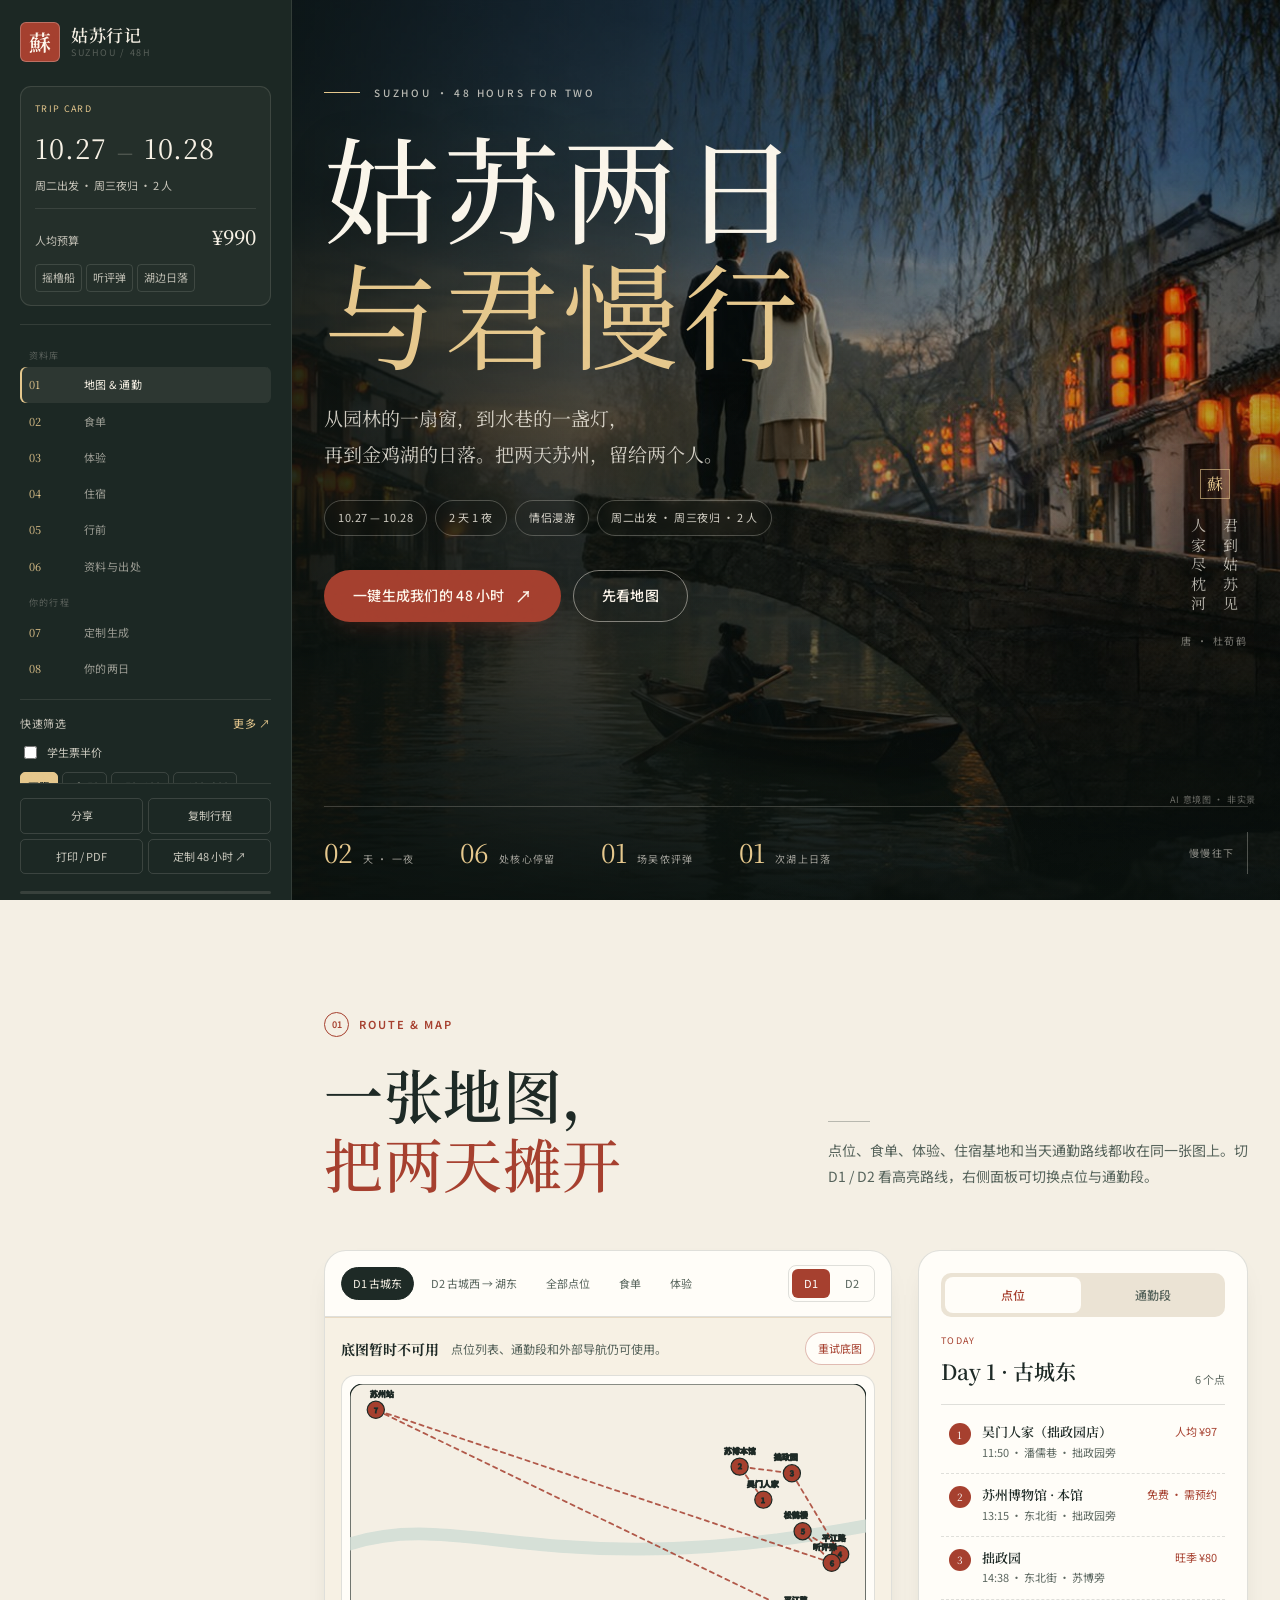
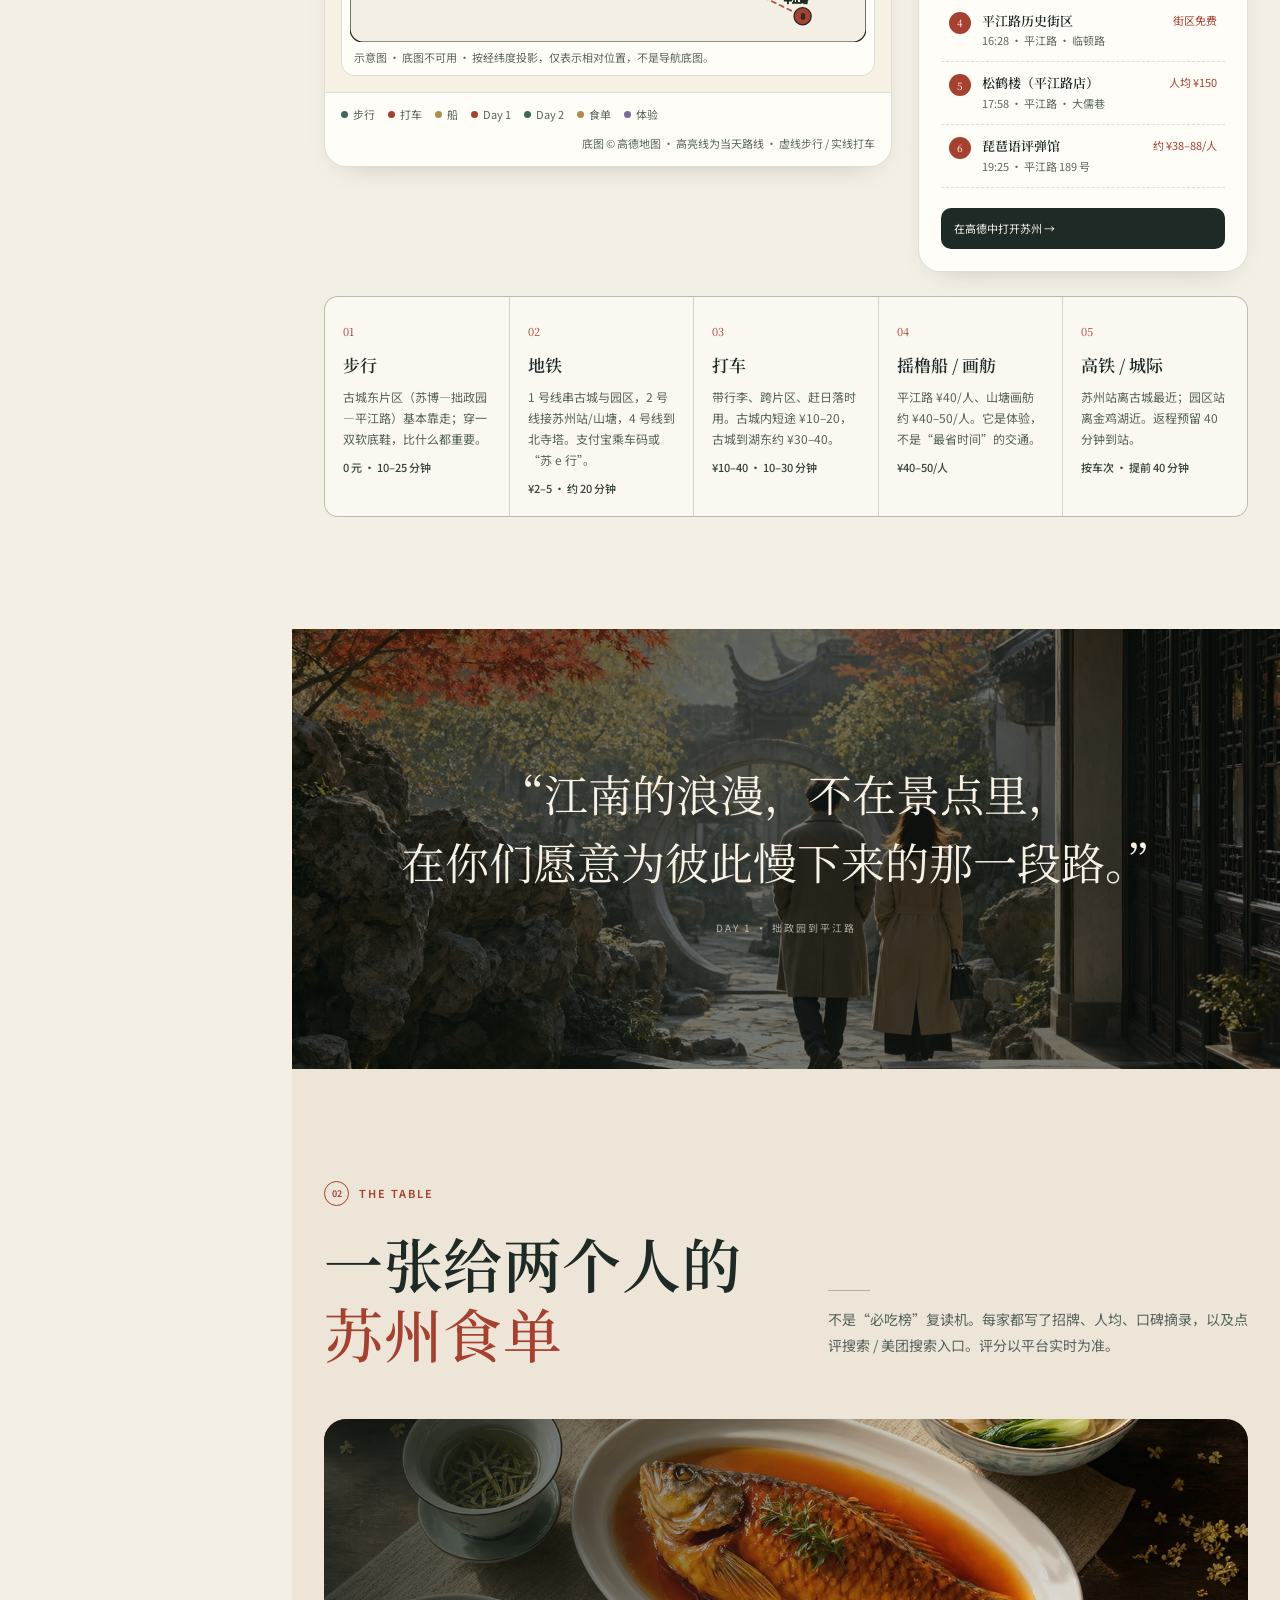
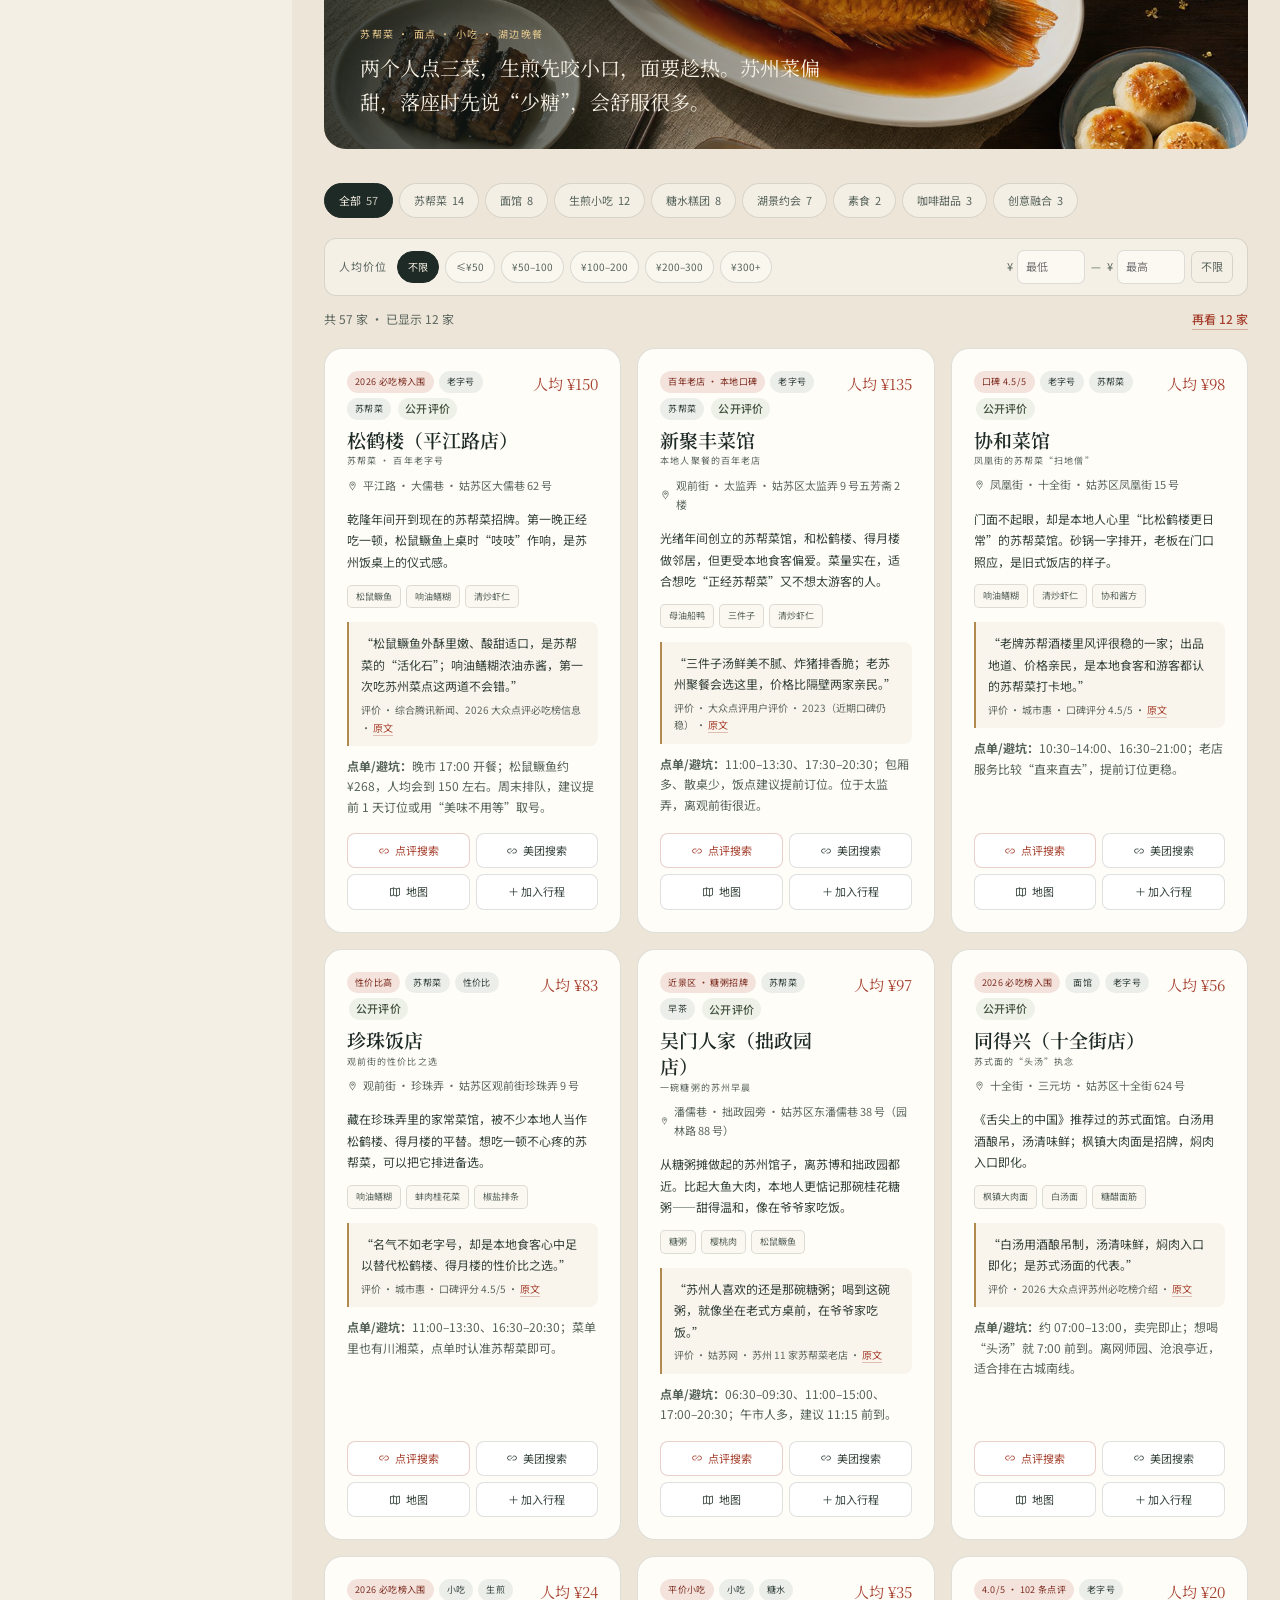
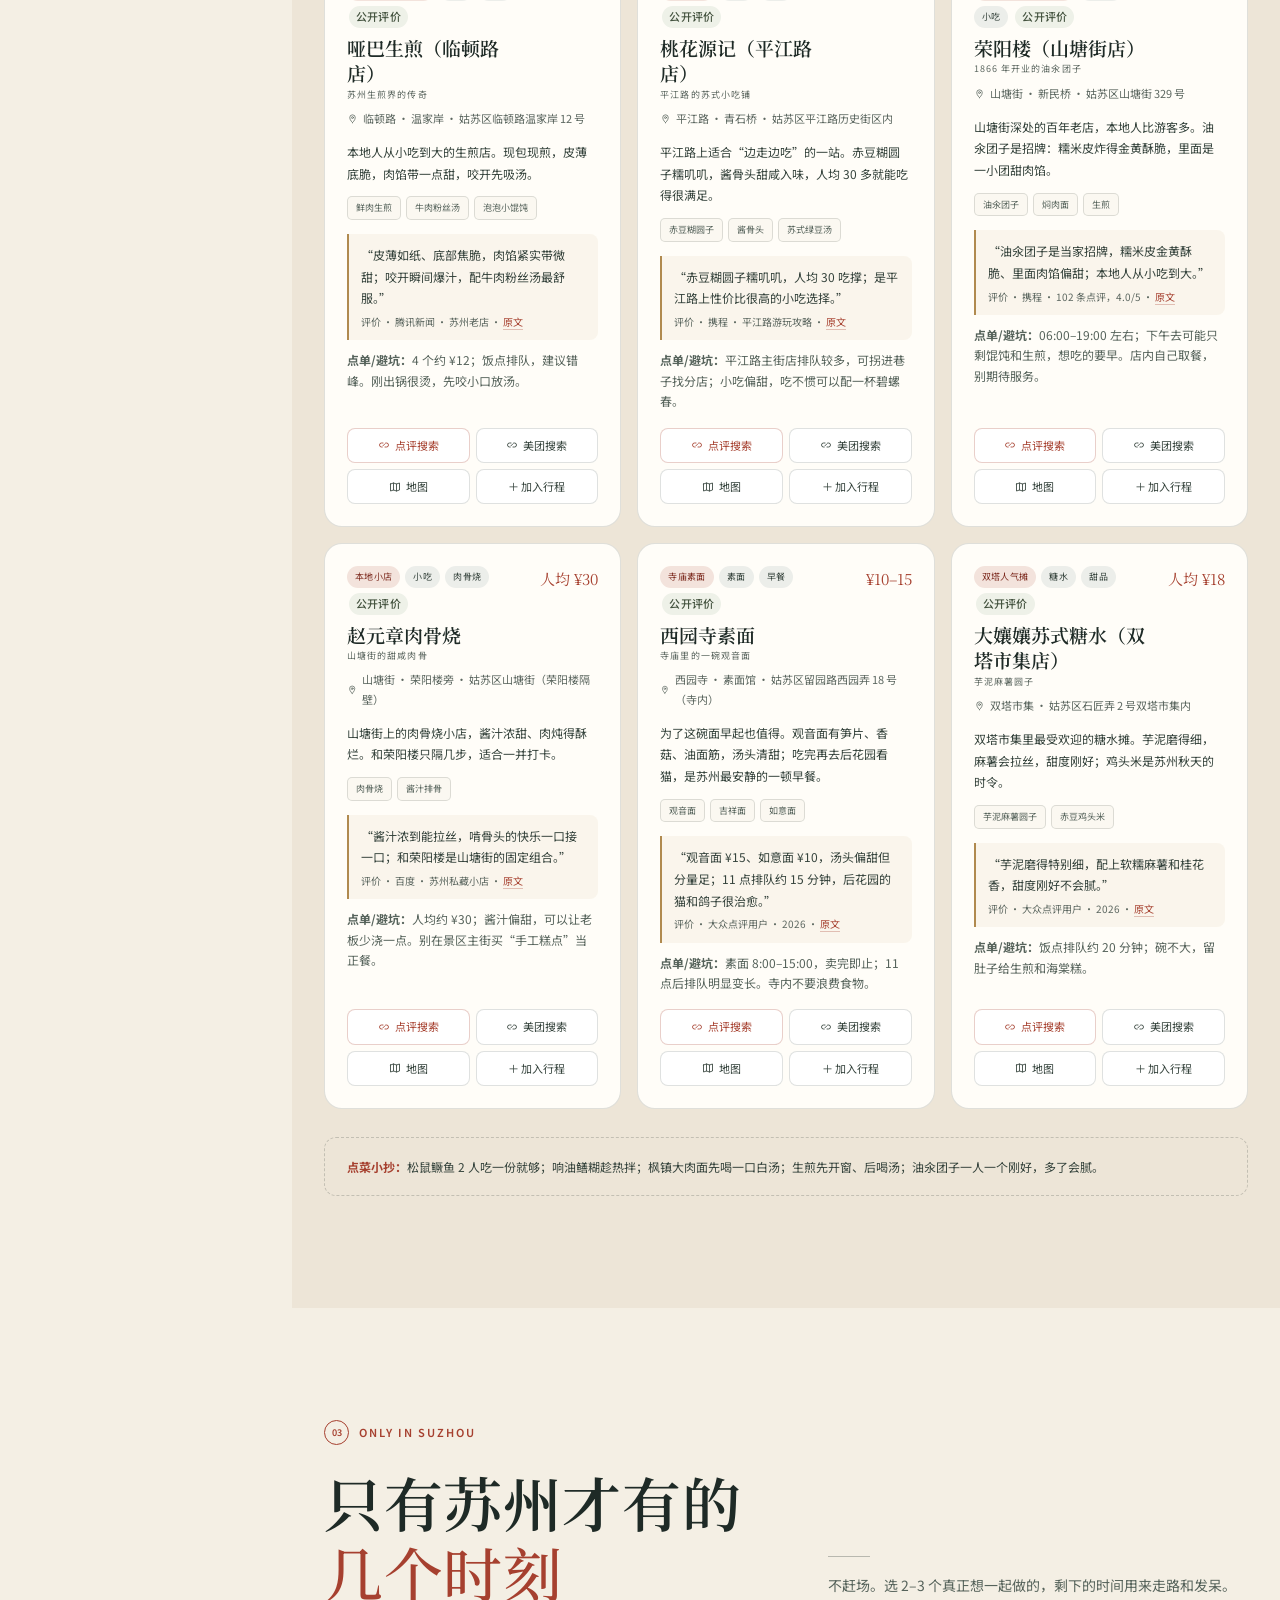
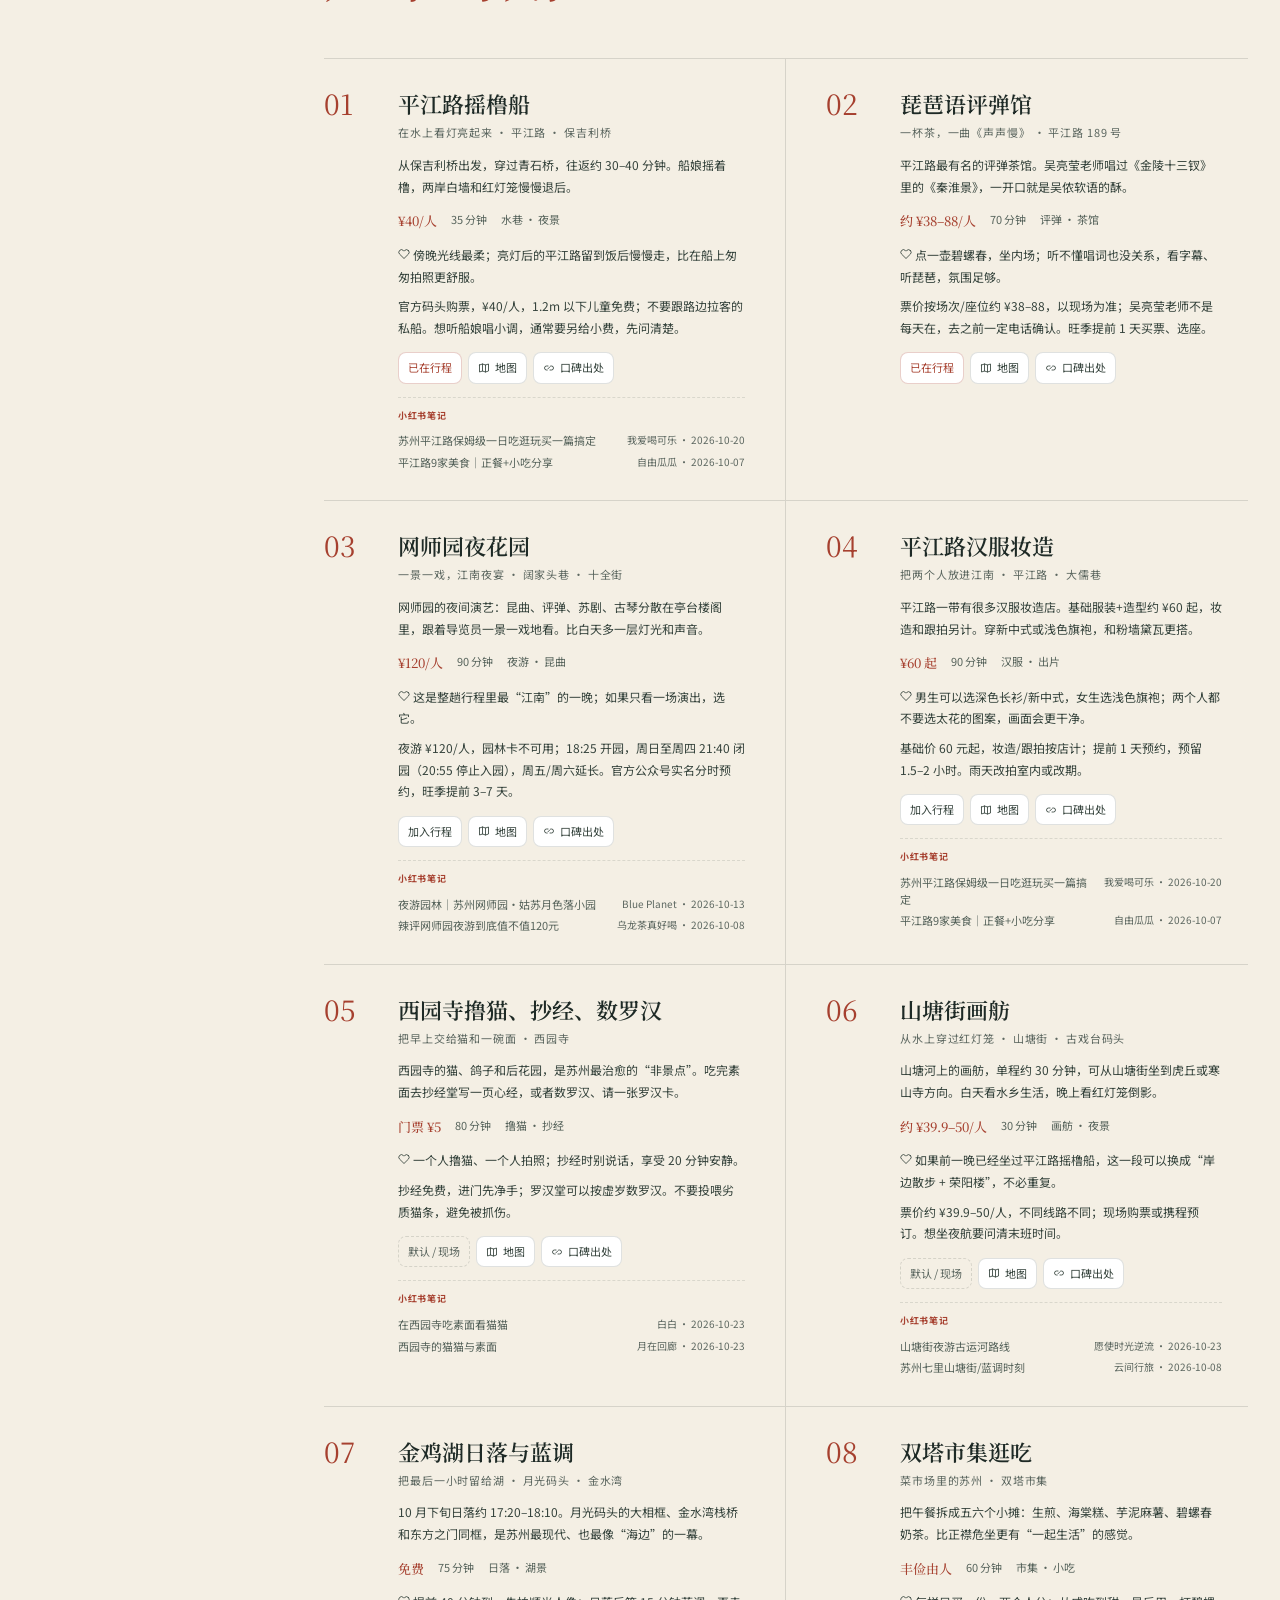
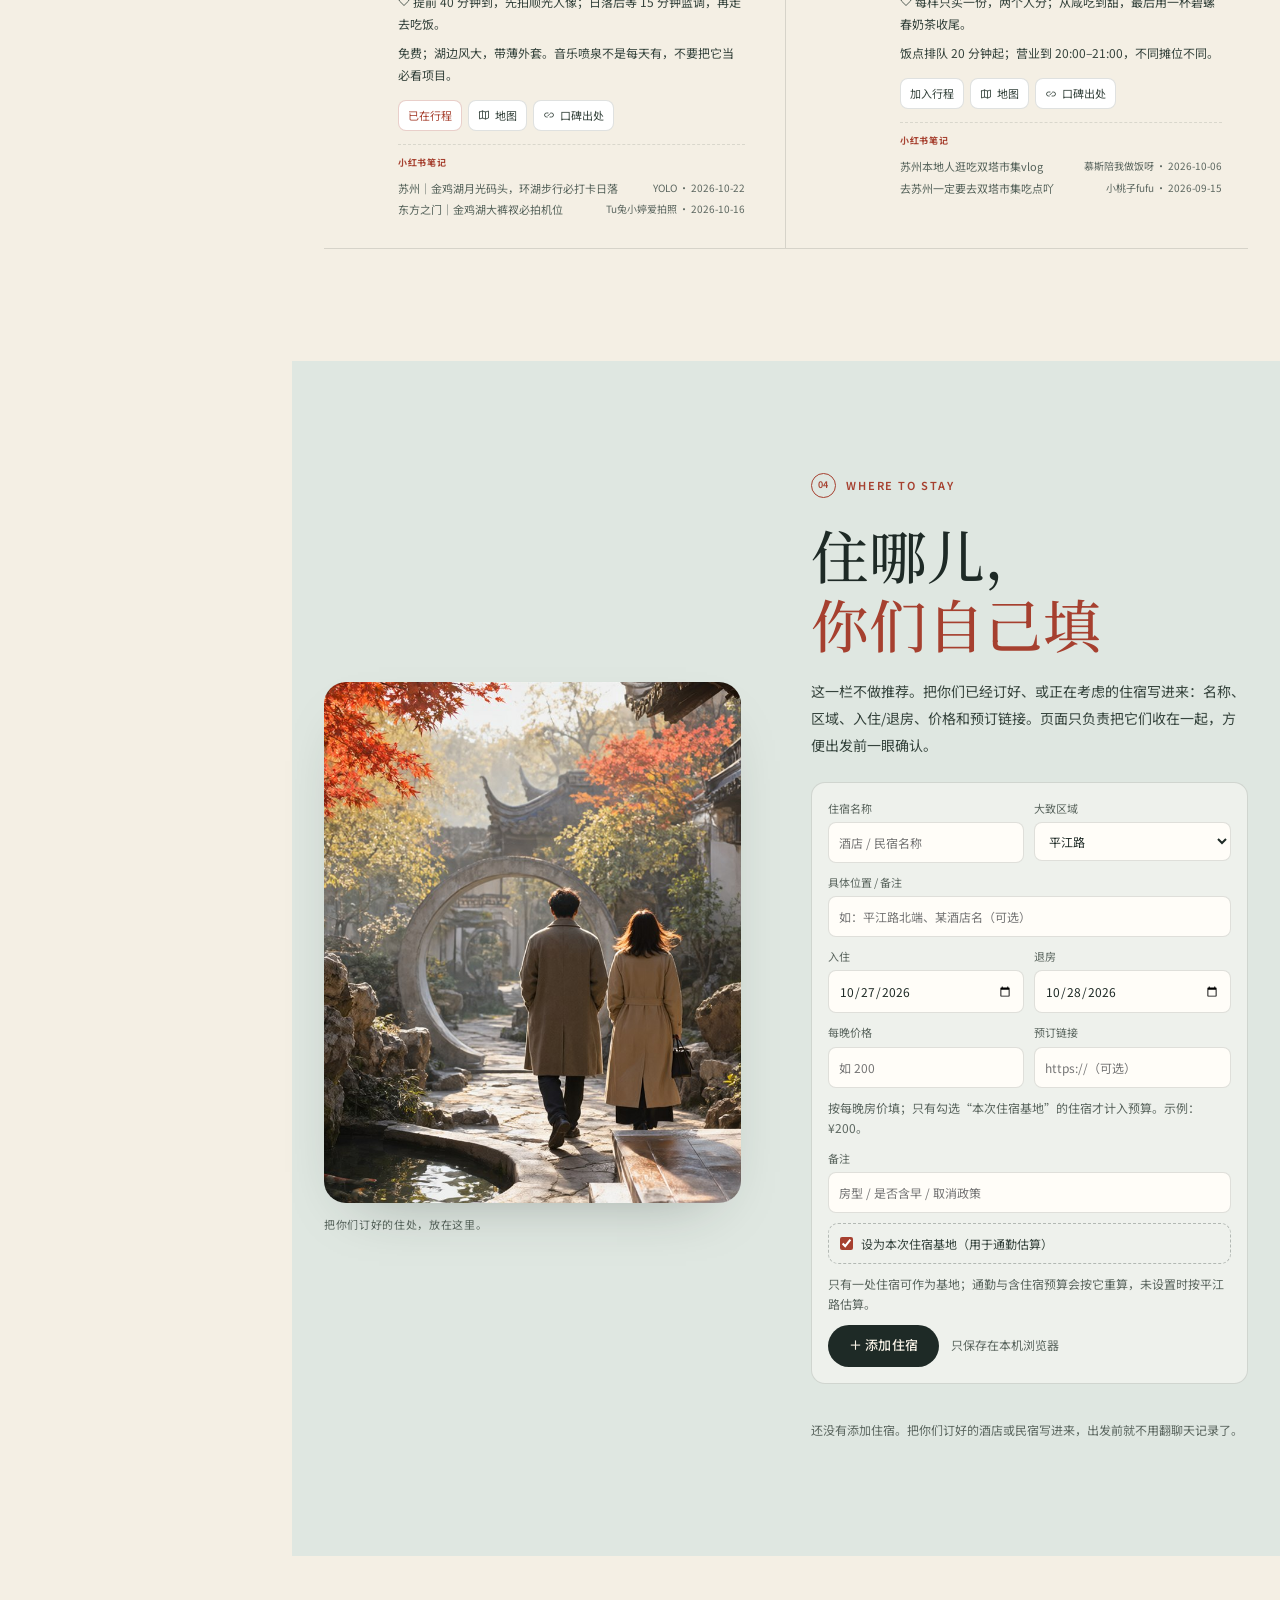
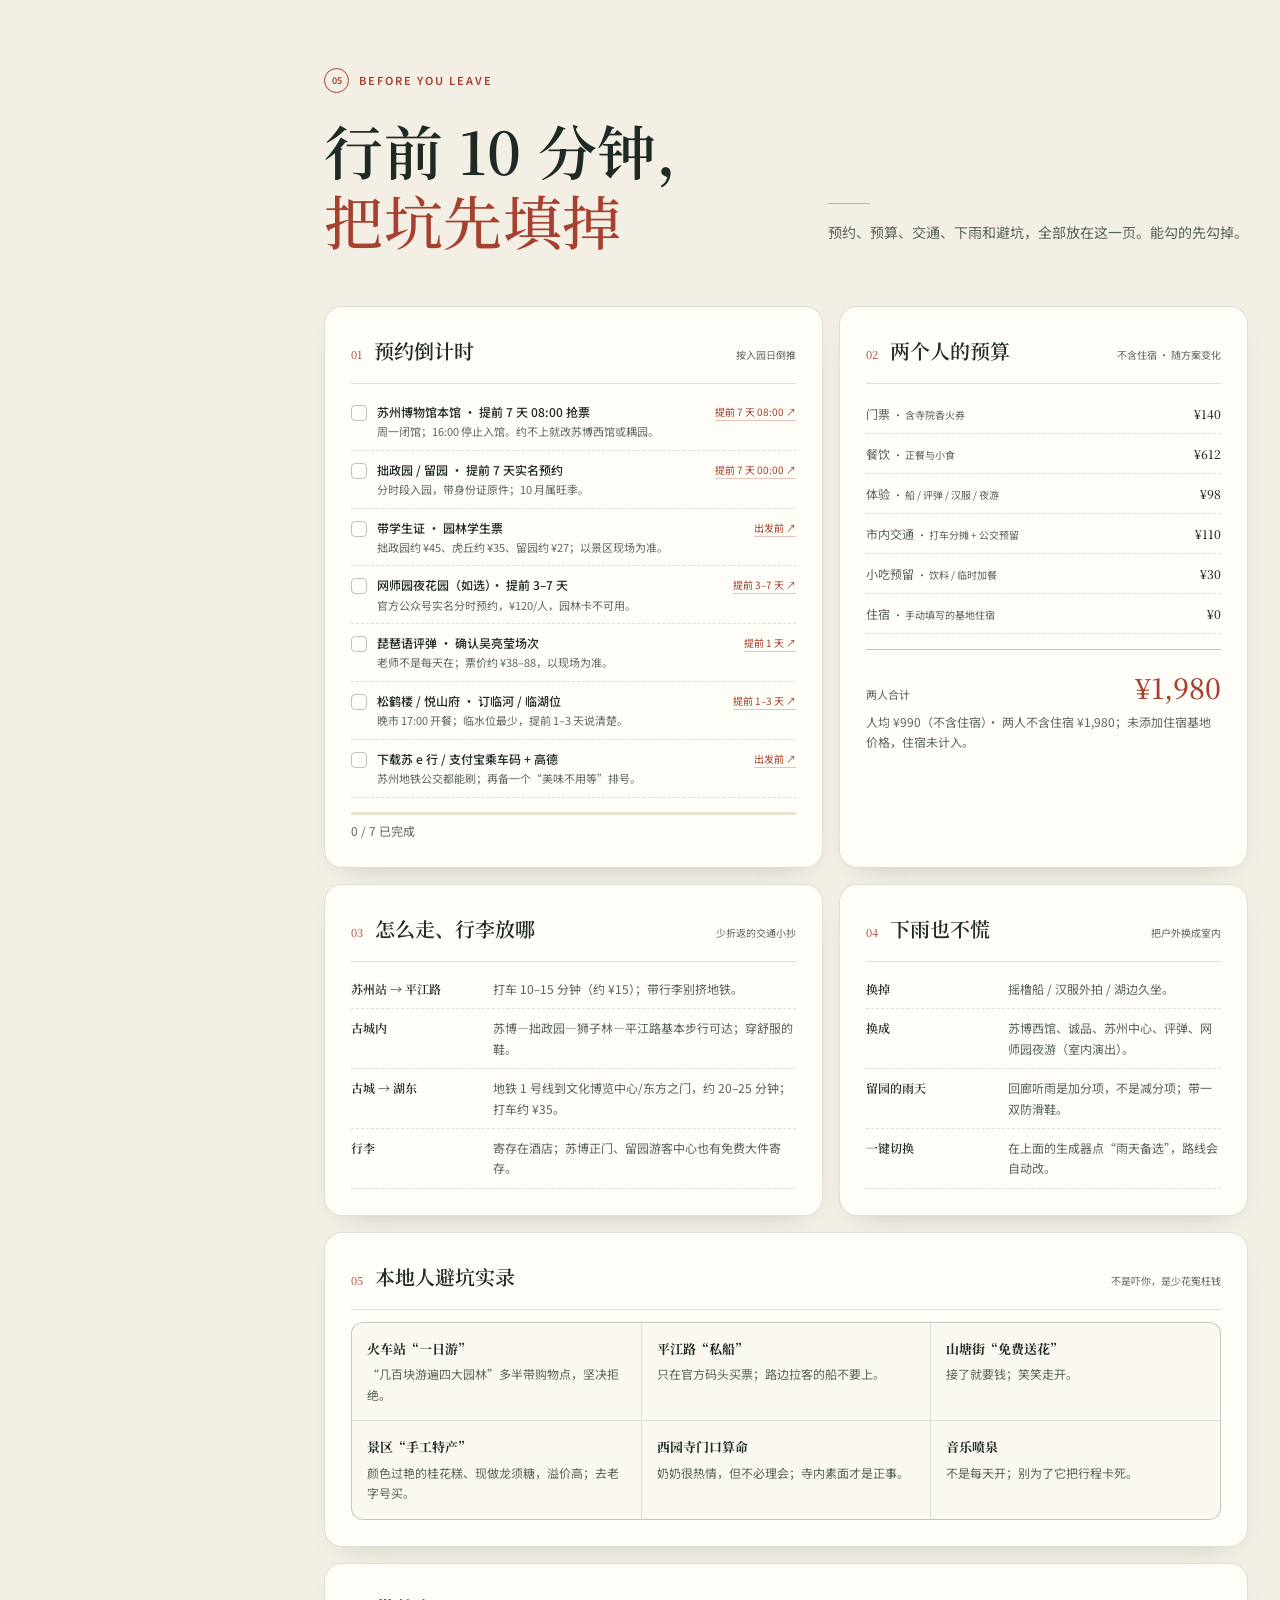
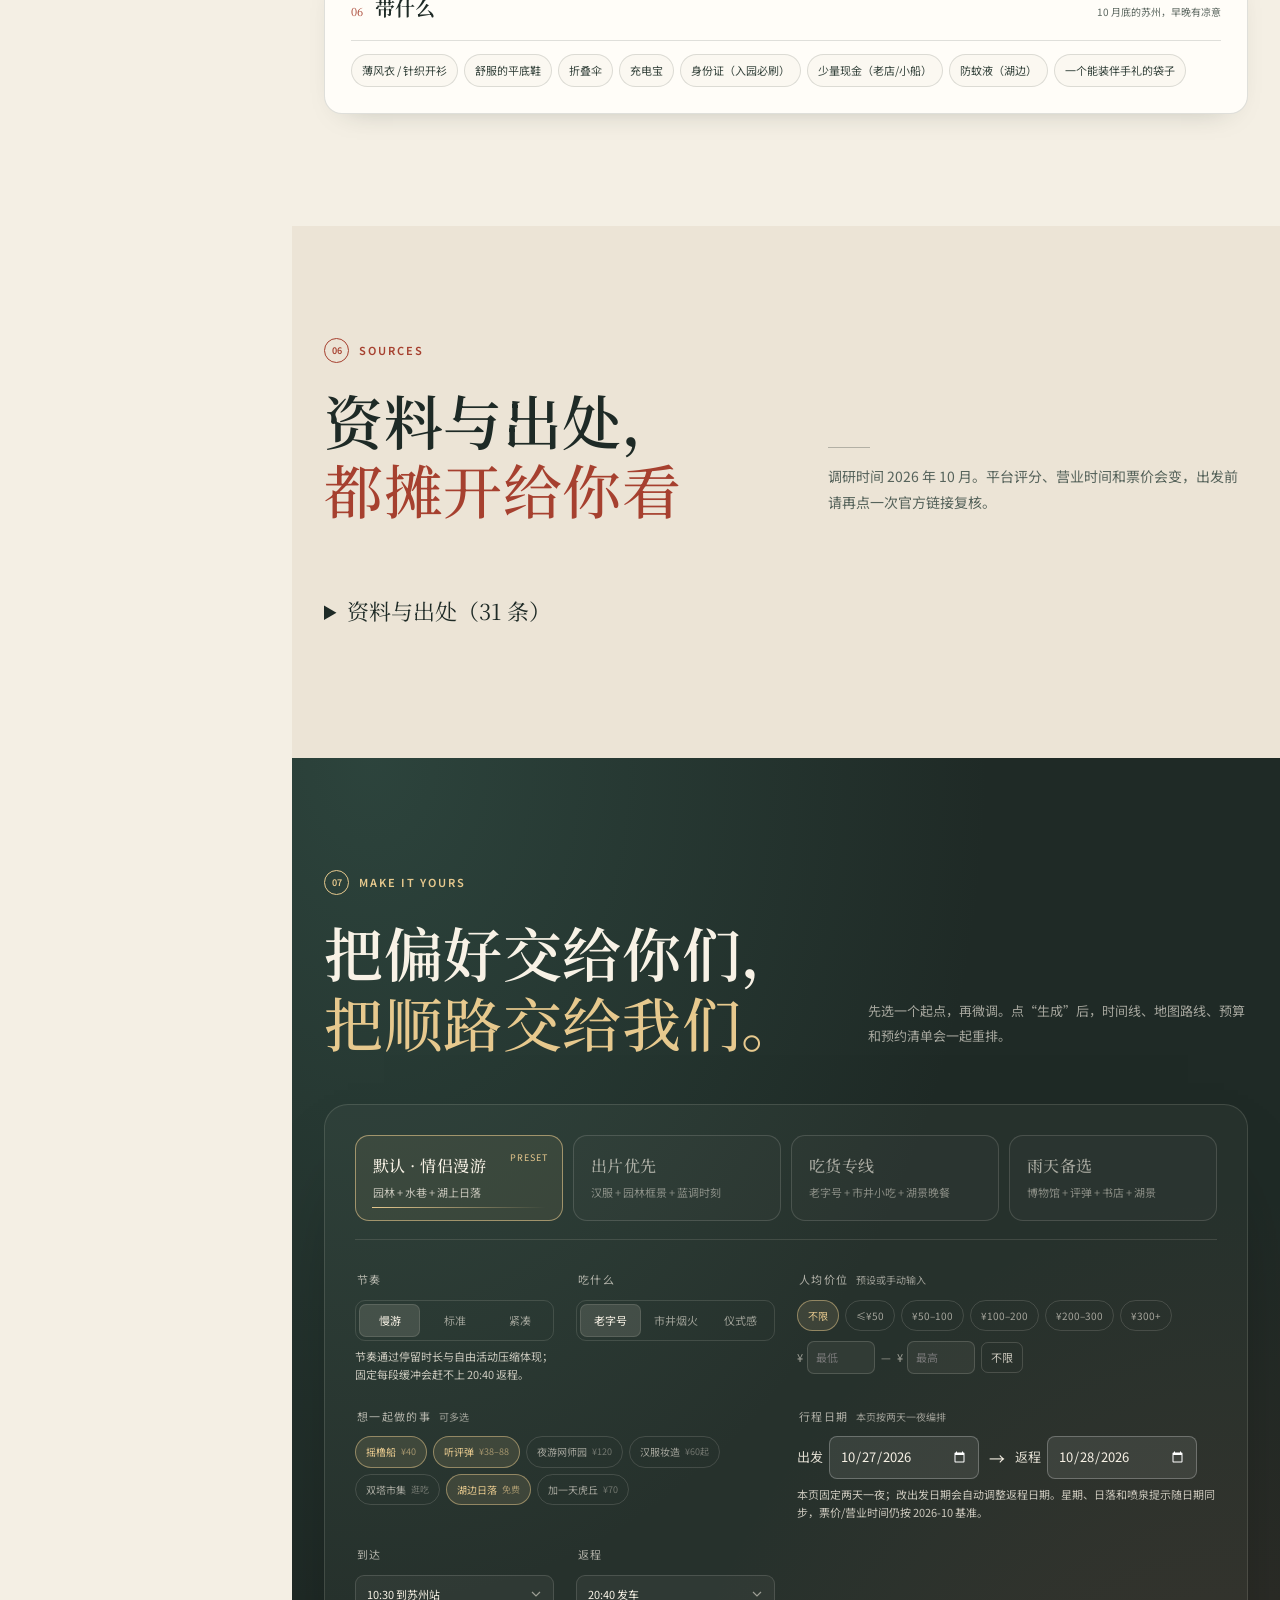
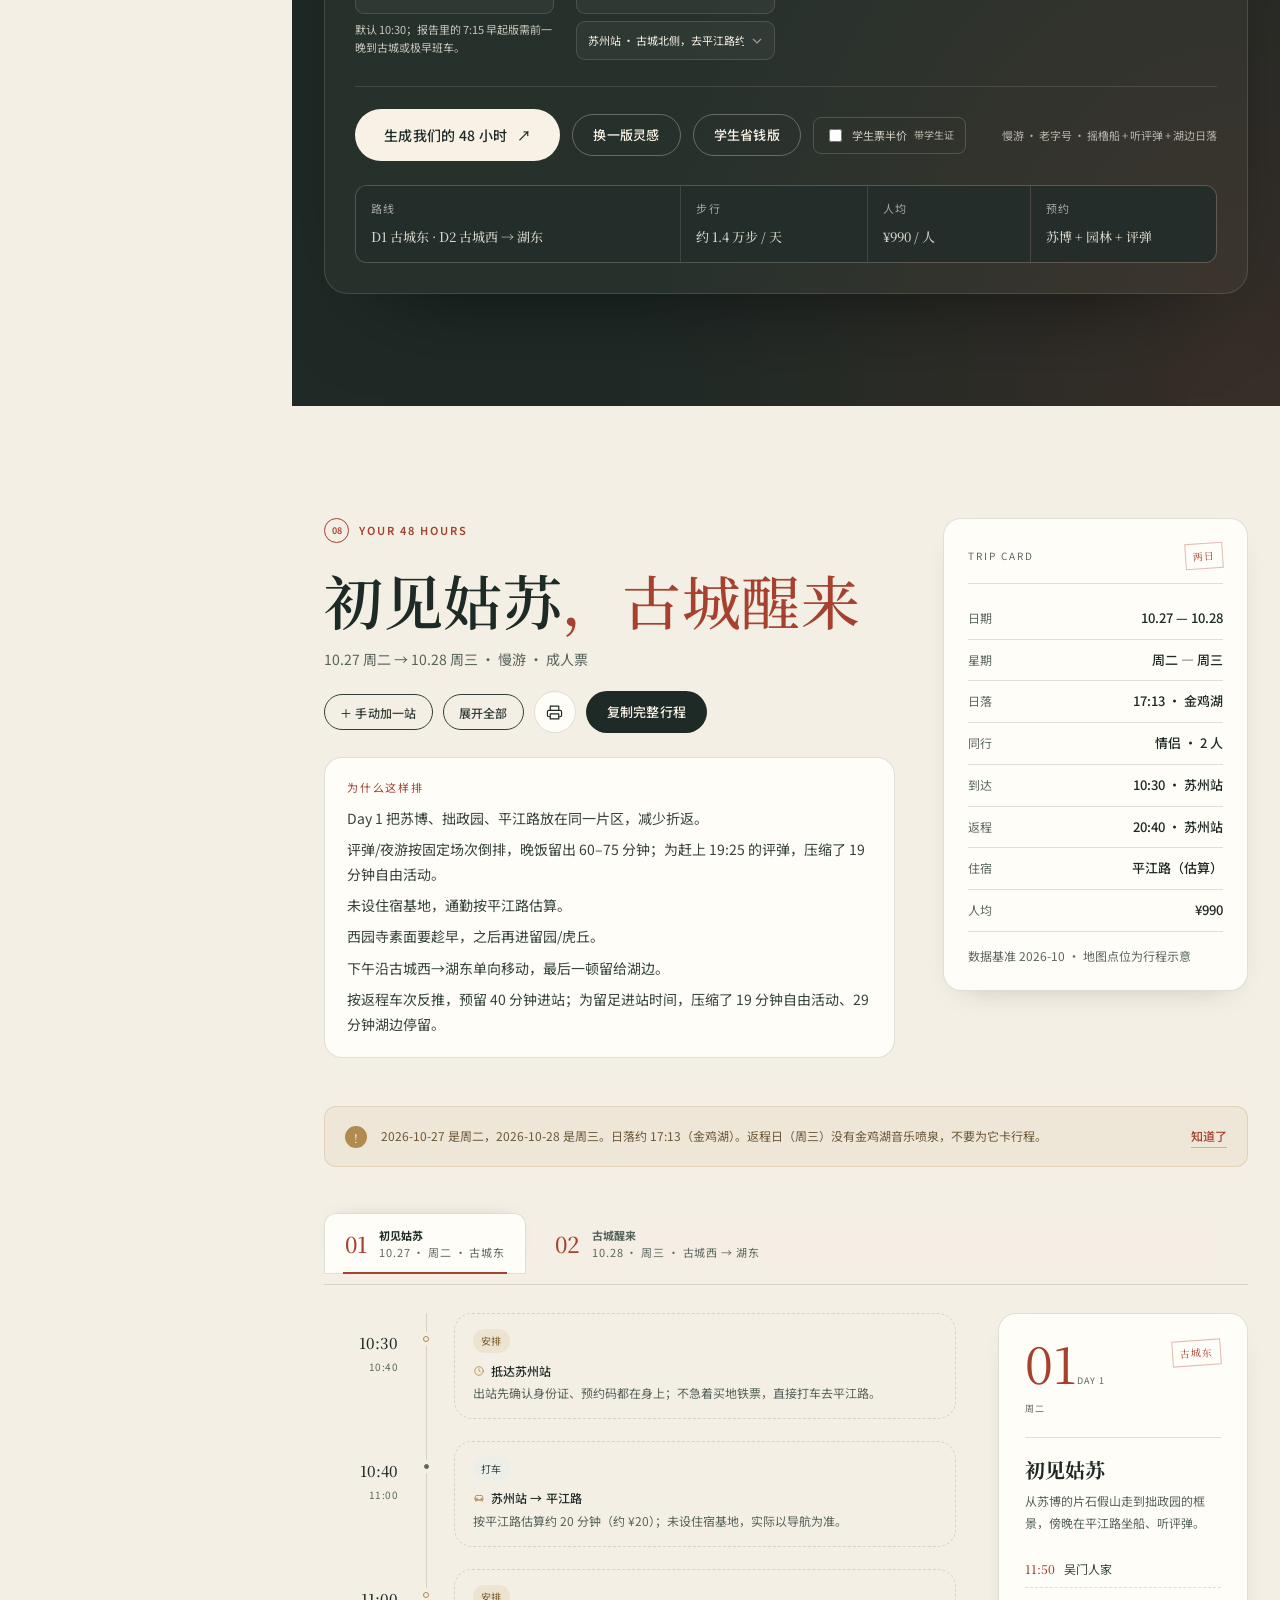
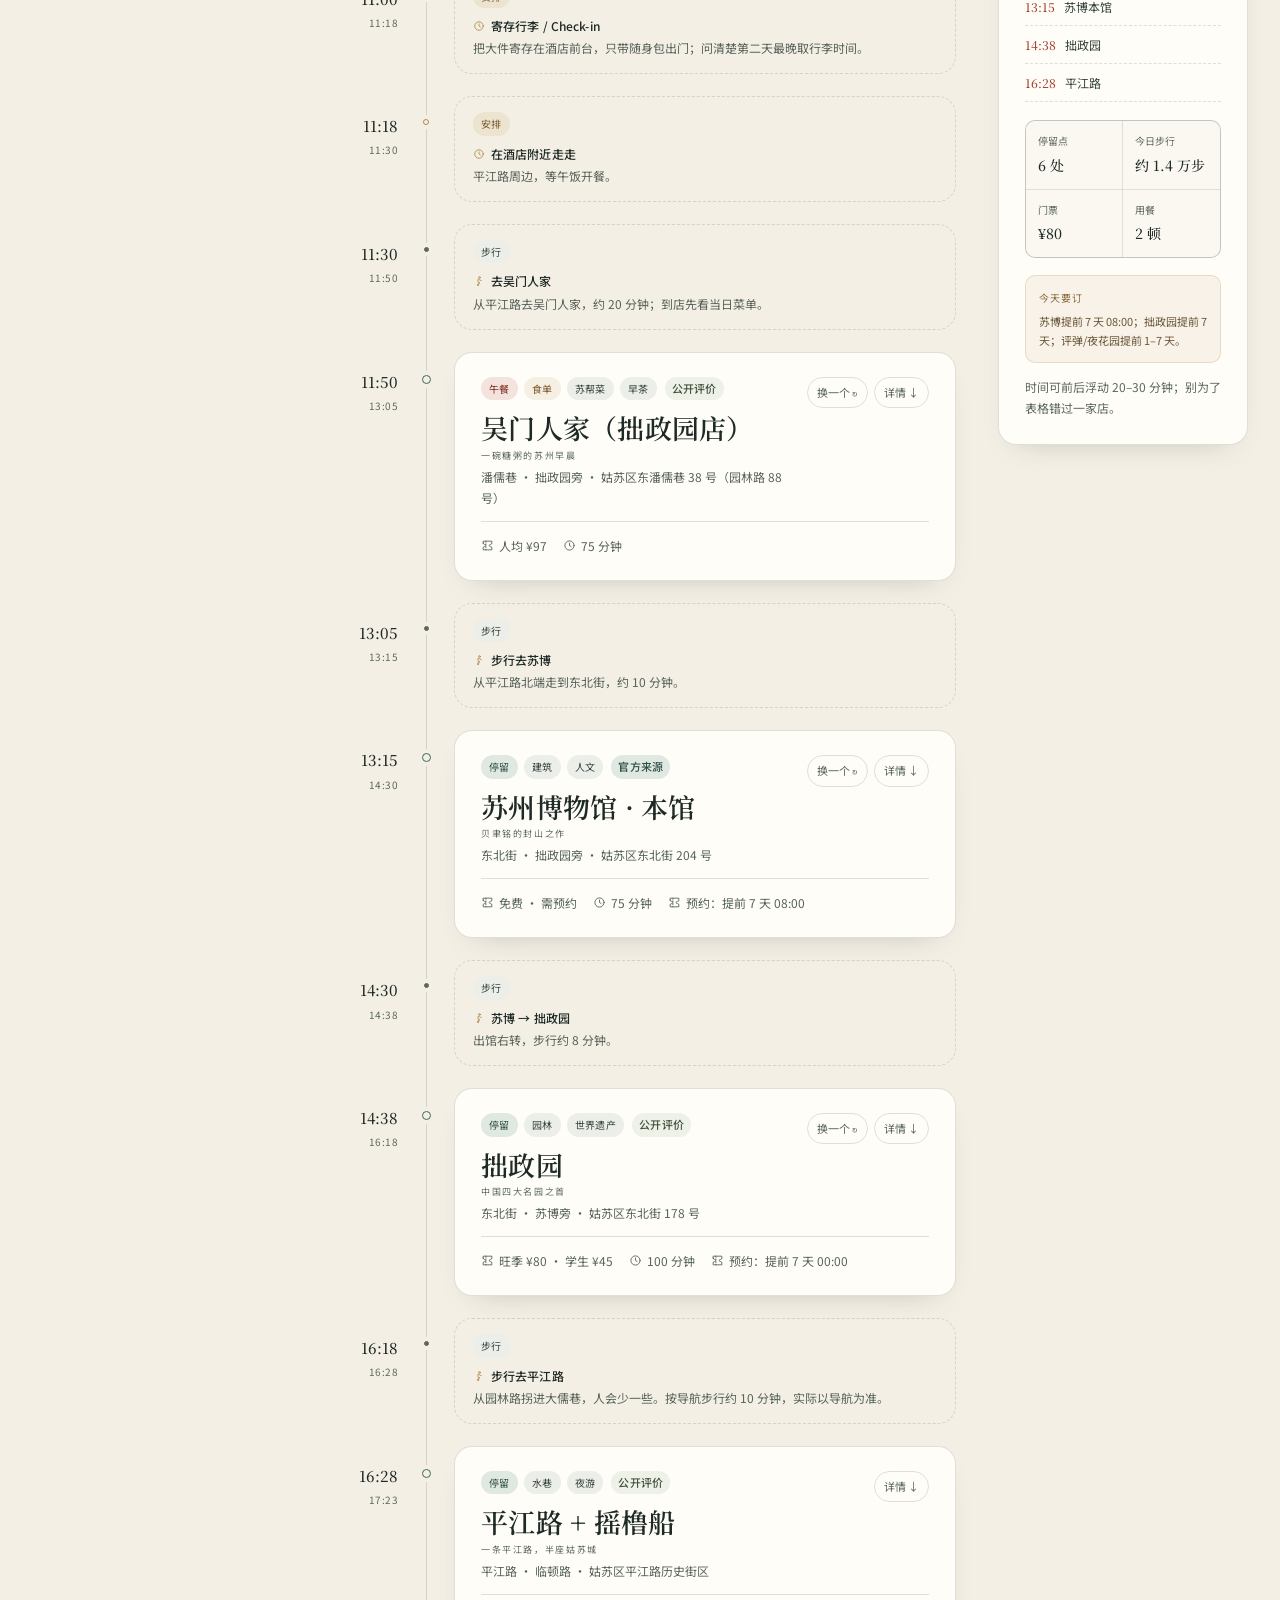
==== commit 3c1310bb: "Default new stay to base; embed report and SVG assets" ====
--- a/index.html
+++ b/index.html
@@ -315,7 +315,7 @@
             </div>
             <p class="stay-form-wide tiny">按每晚房价填；只有勾选“本次住宿基地”的住宿才计入预算。示例：¥200。</p>
             <label class="stay-form-wide">备注<input id="stayNote" maxlength="80" placeholder="房型 / 是否含早 / 取消政策"></label>
-            <label class="stay-base-toggle"><input type="checkbox" id="stayBase"> 设为本次住宿基地（用于通勤估算）</label>
+            <label class="stay-base-toggle"><input type="checkbox" id="stayBase" checked> 设为本次住宿基地（用于通勤估算）</label>
             <p class="tiny" style="margin:0">只有一处住宿可作为基地；通勤与含住宿预算会按它重算，未设置时按平江路估算。</p>
             <div class="stay-form-actions">
               <button class="btn btn-ink" type="submit">＋ 添加住宿</button>
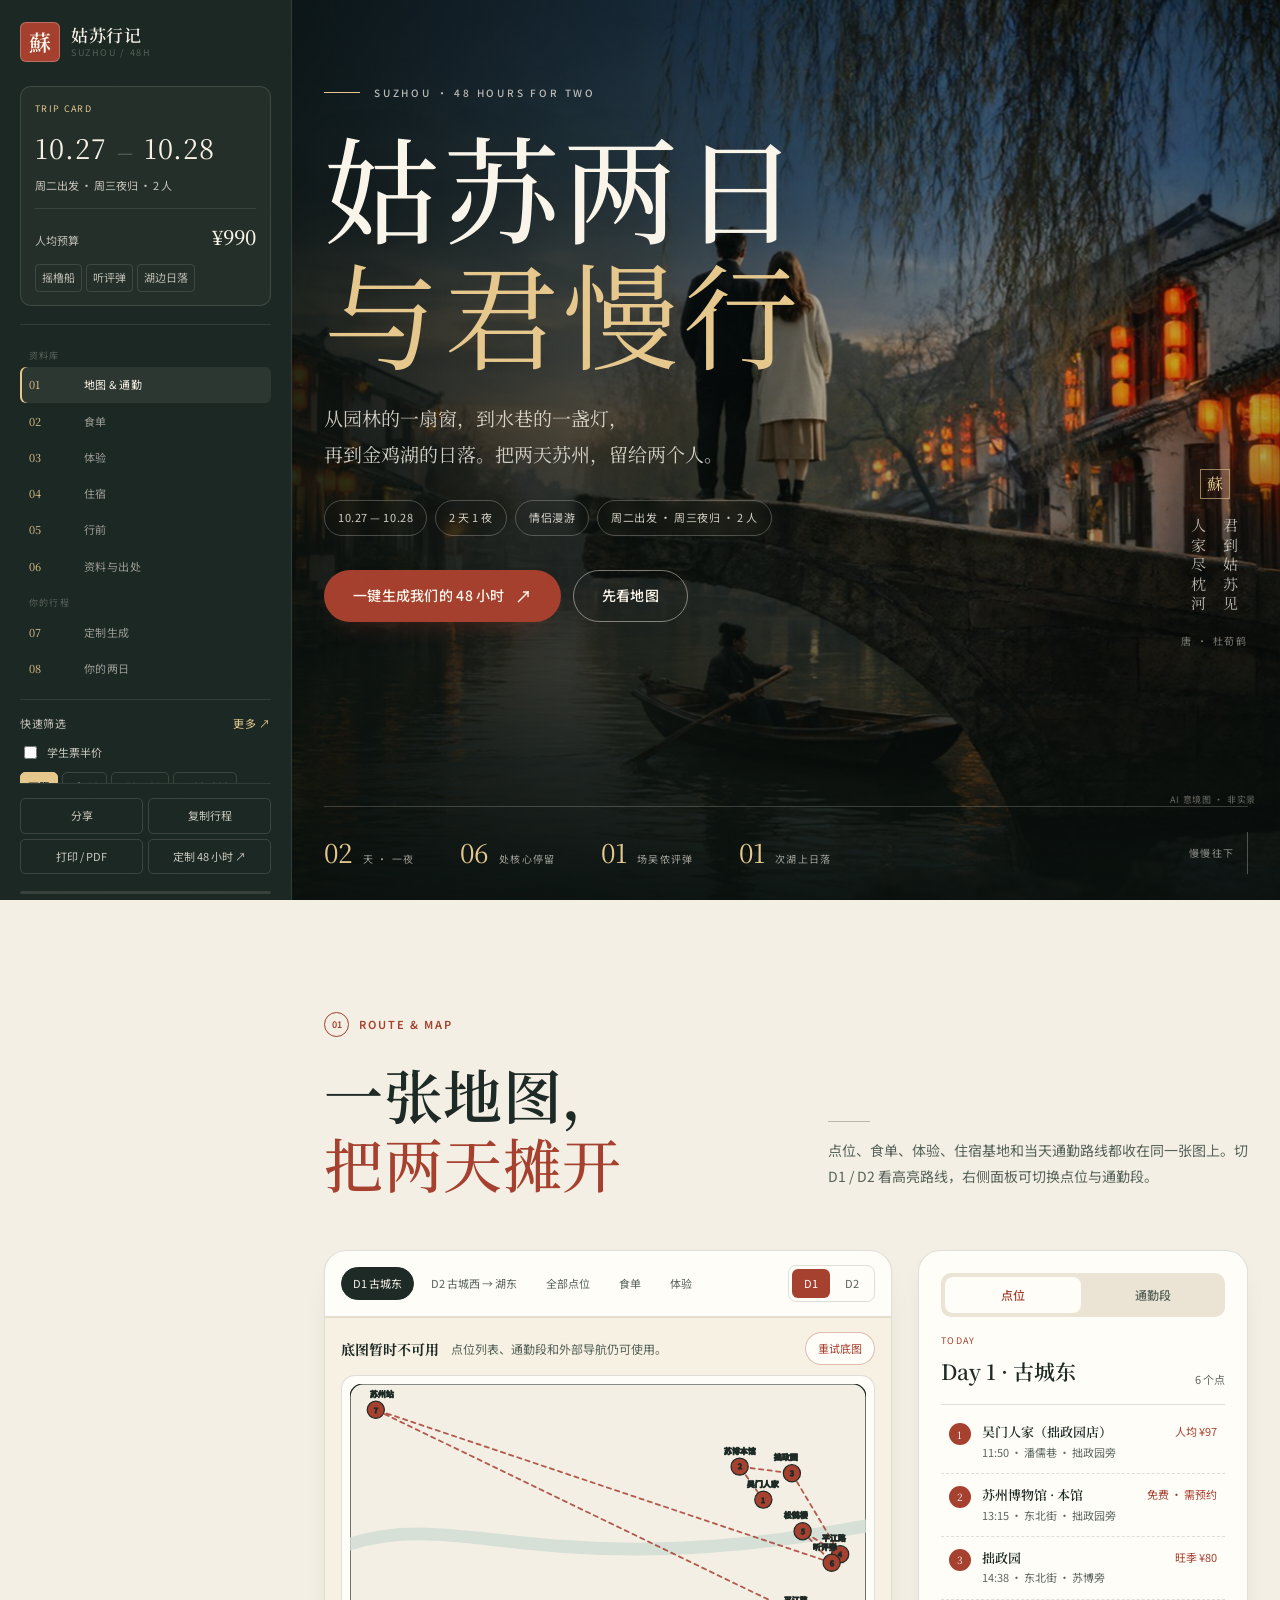
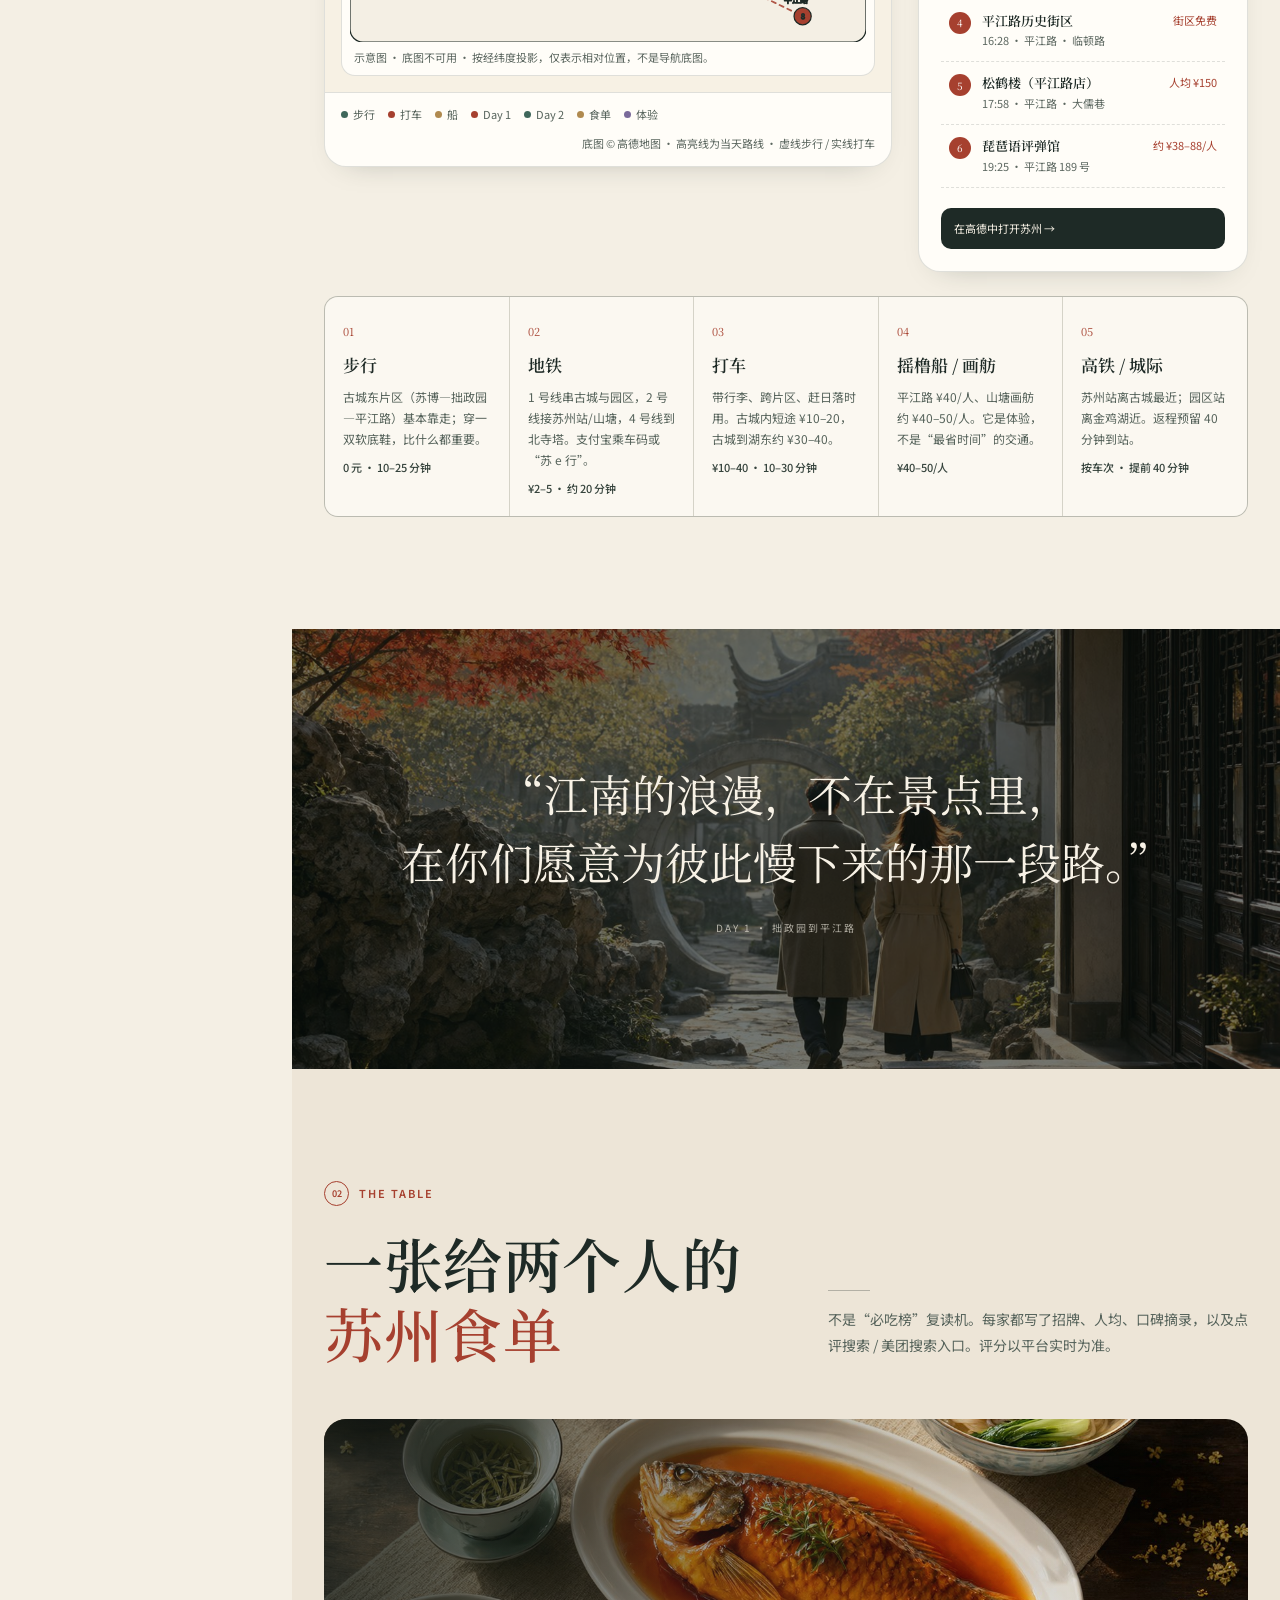
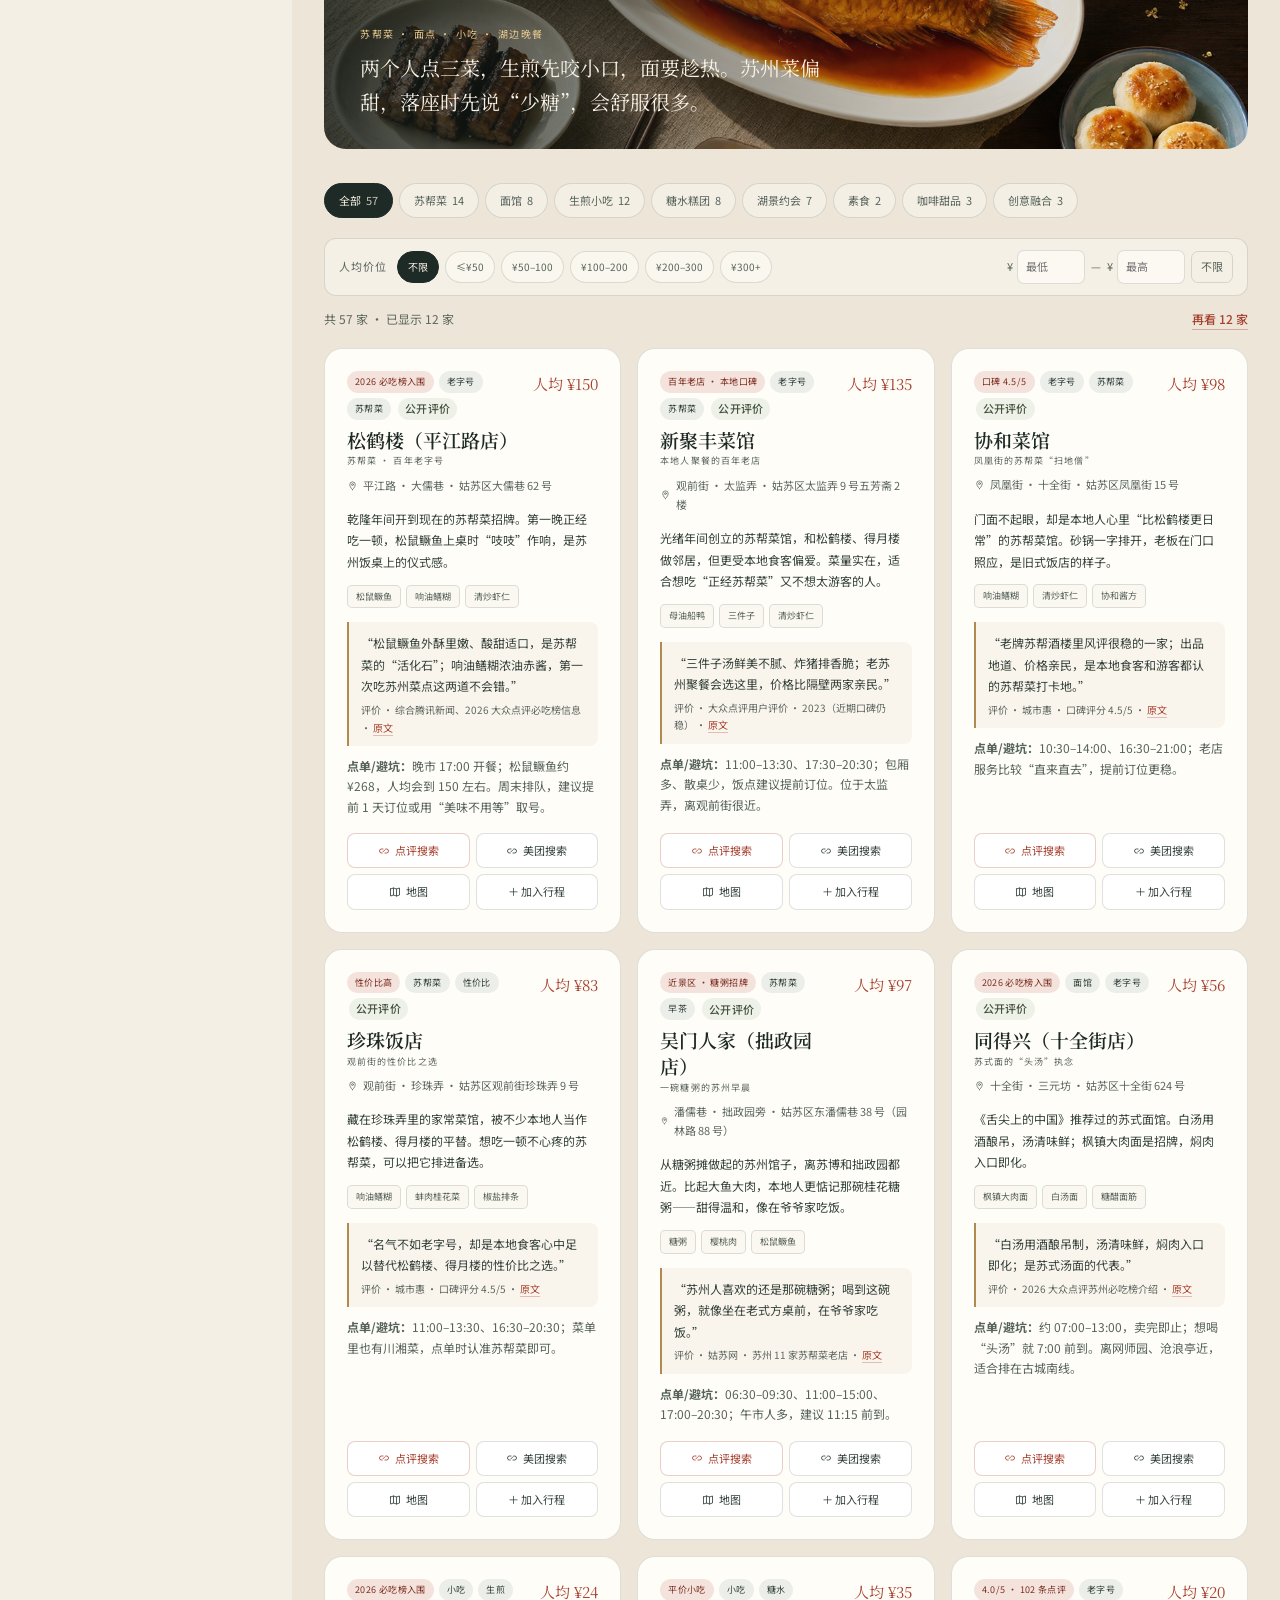
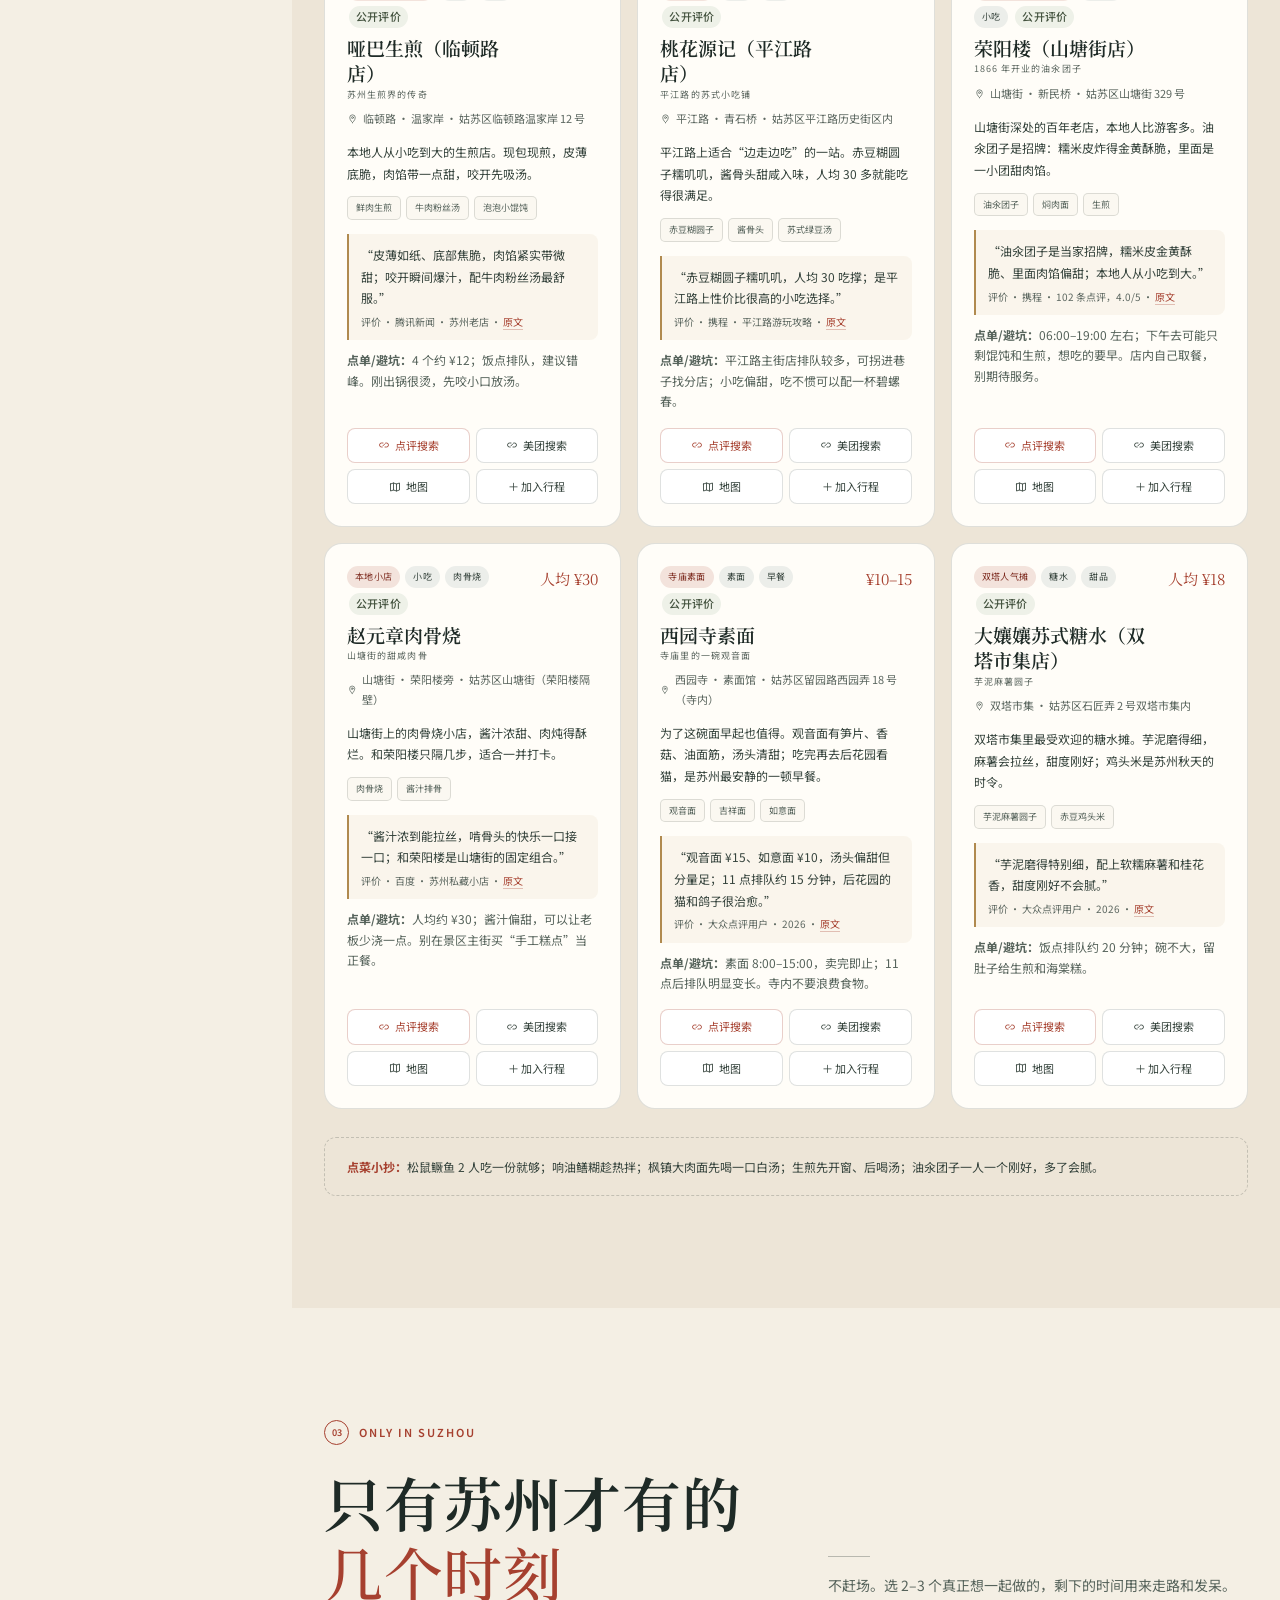
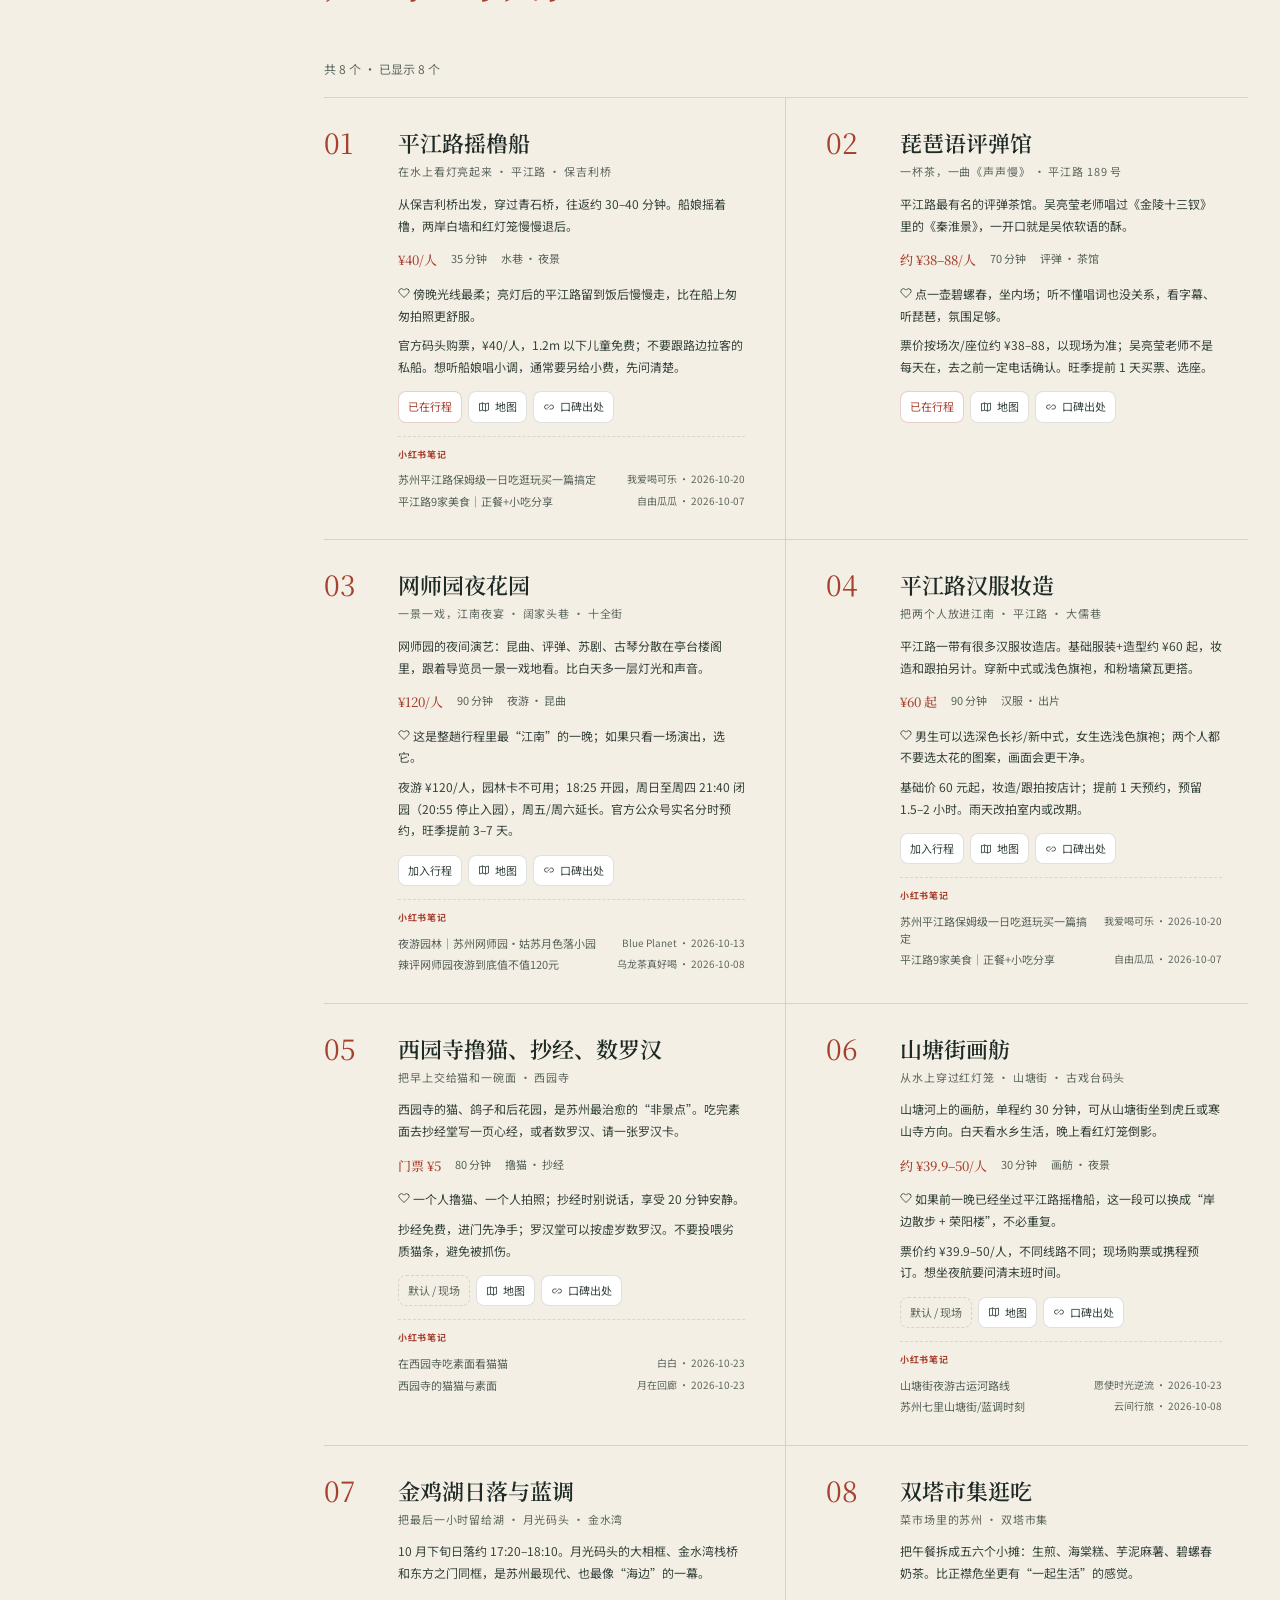
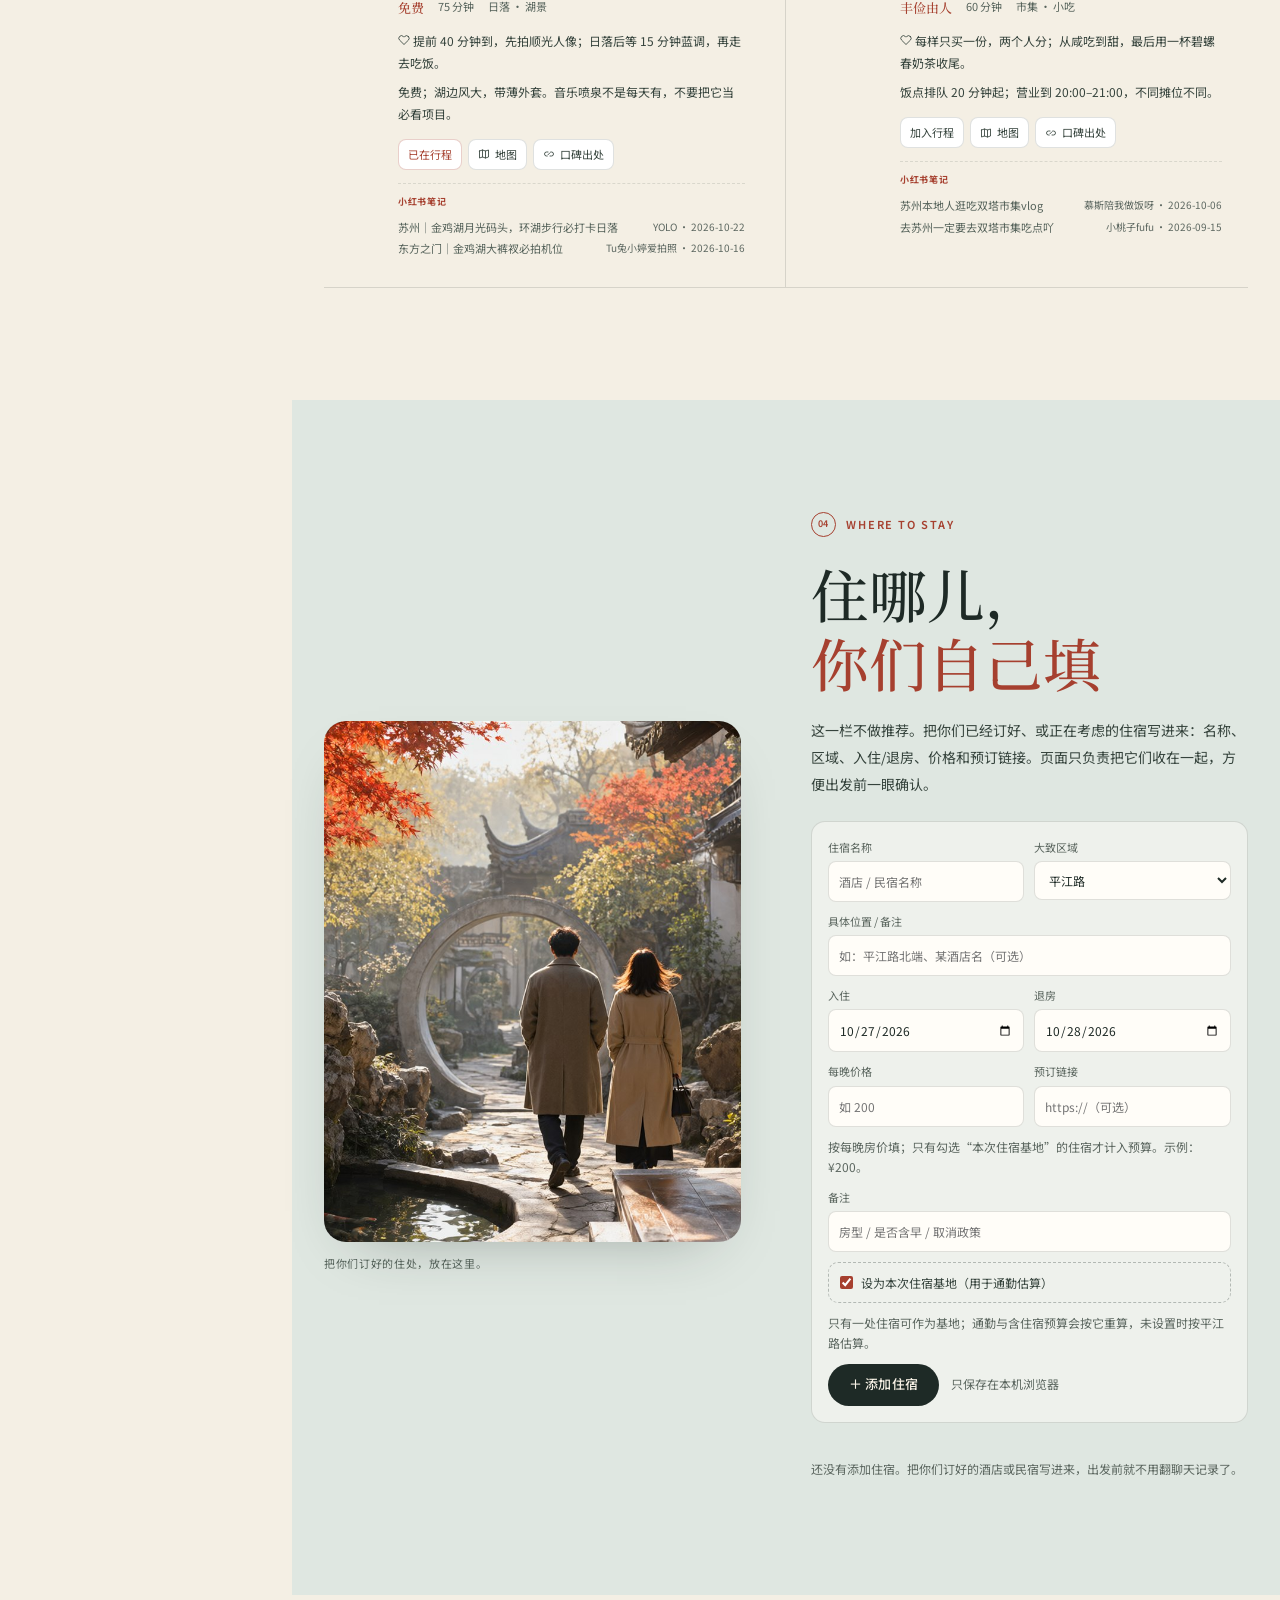
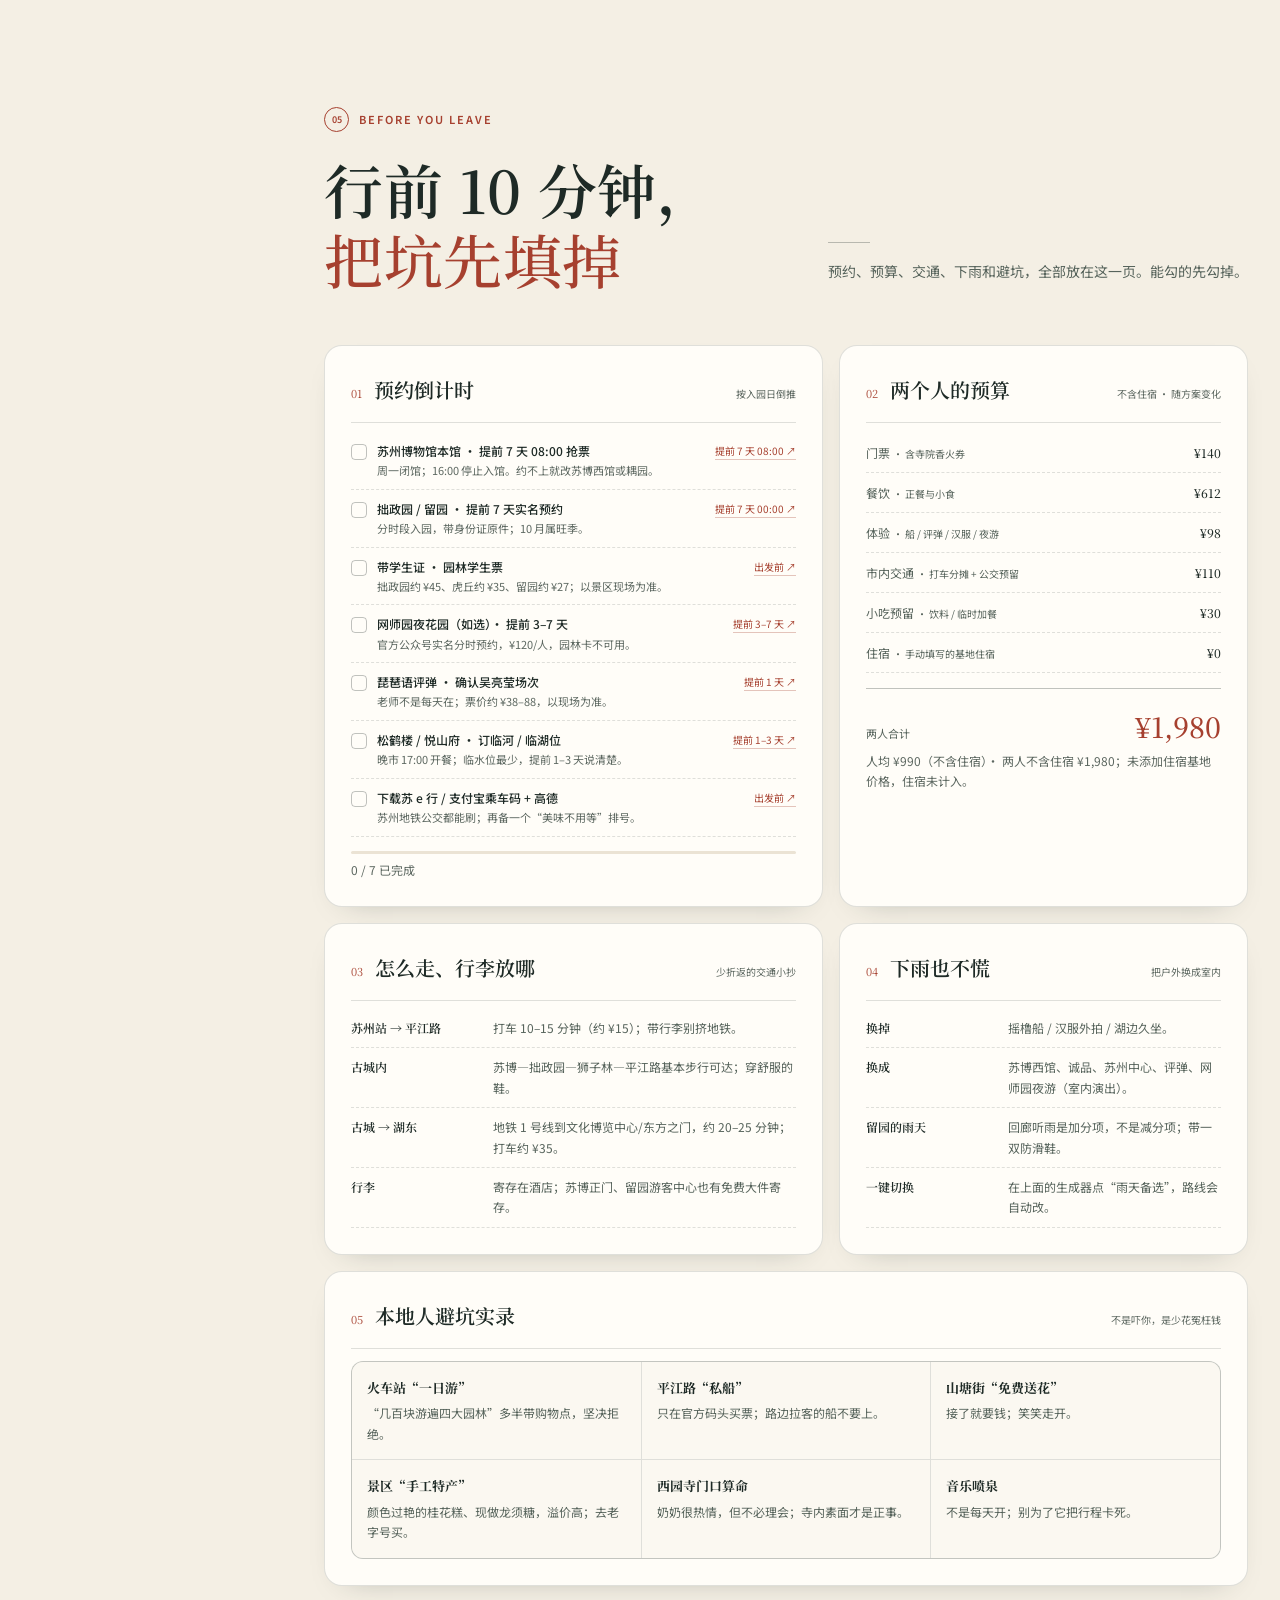
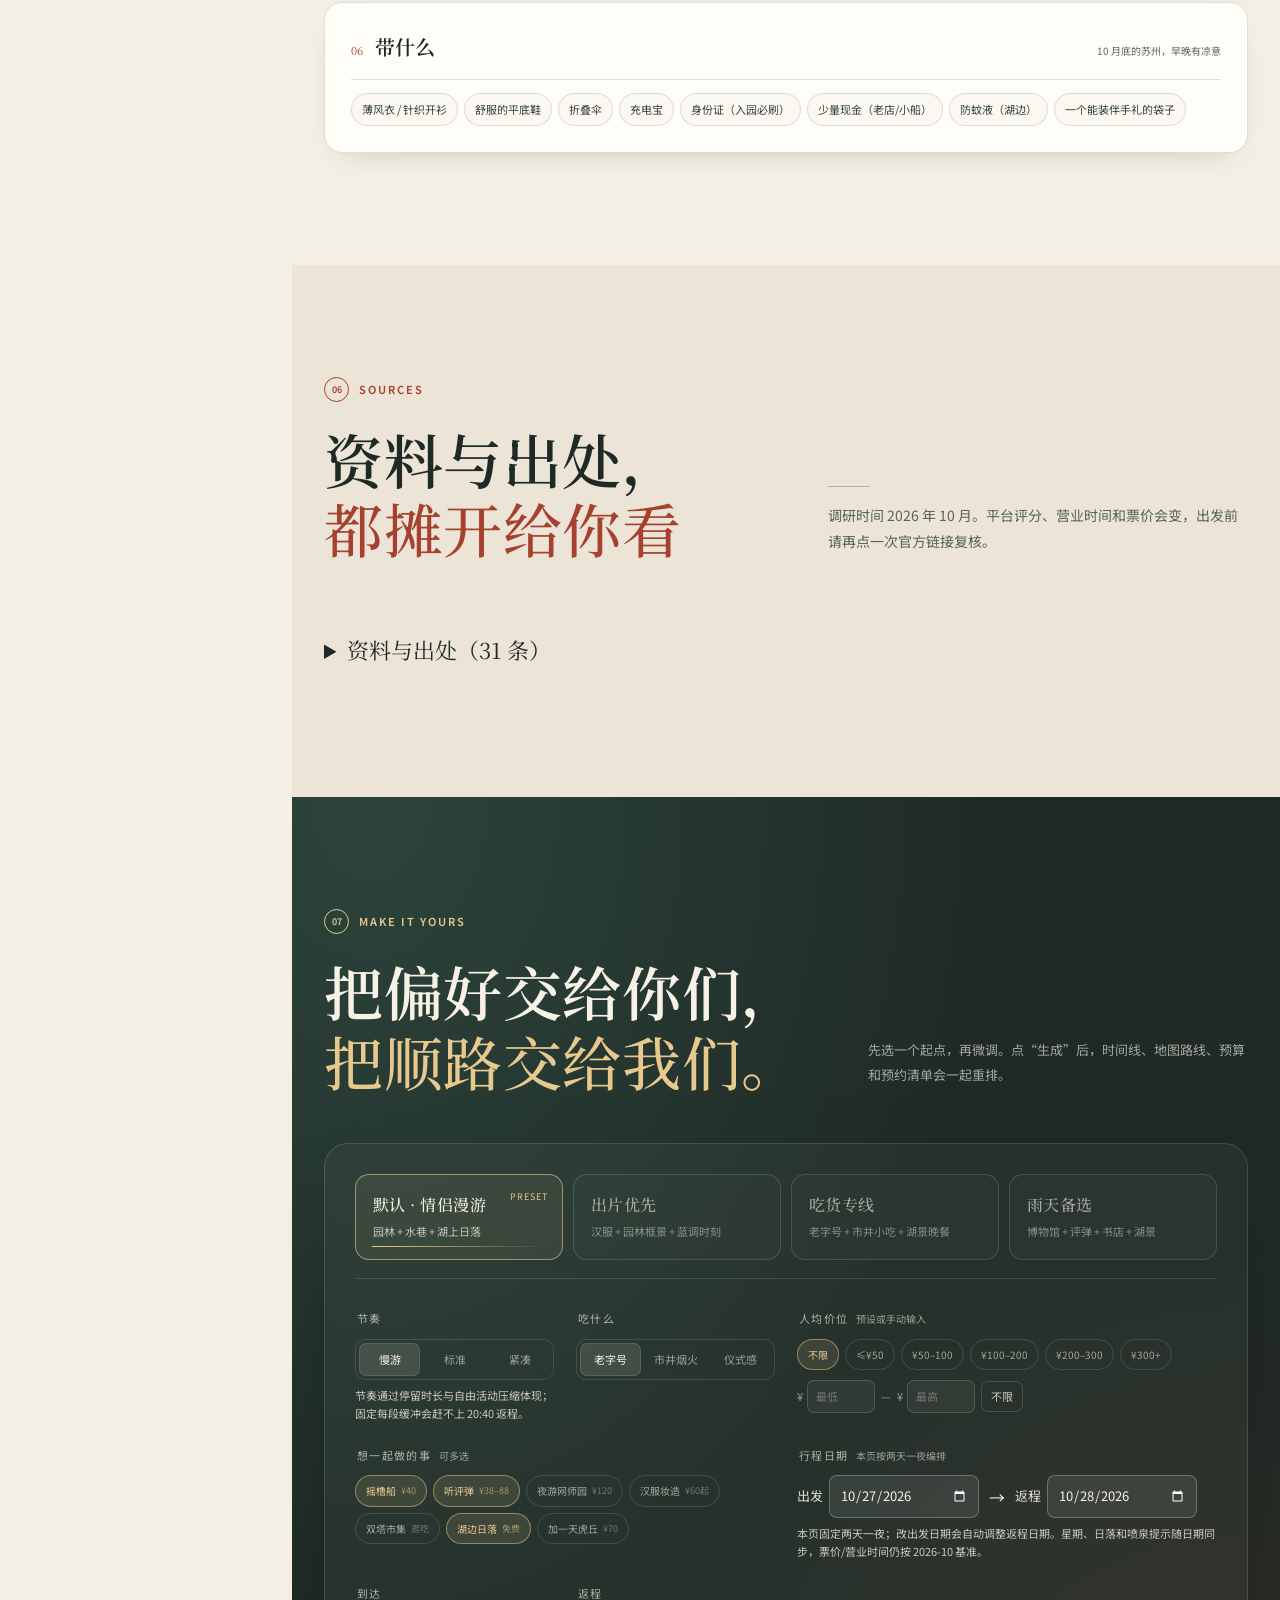
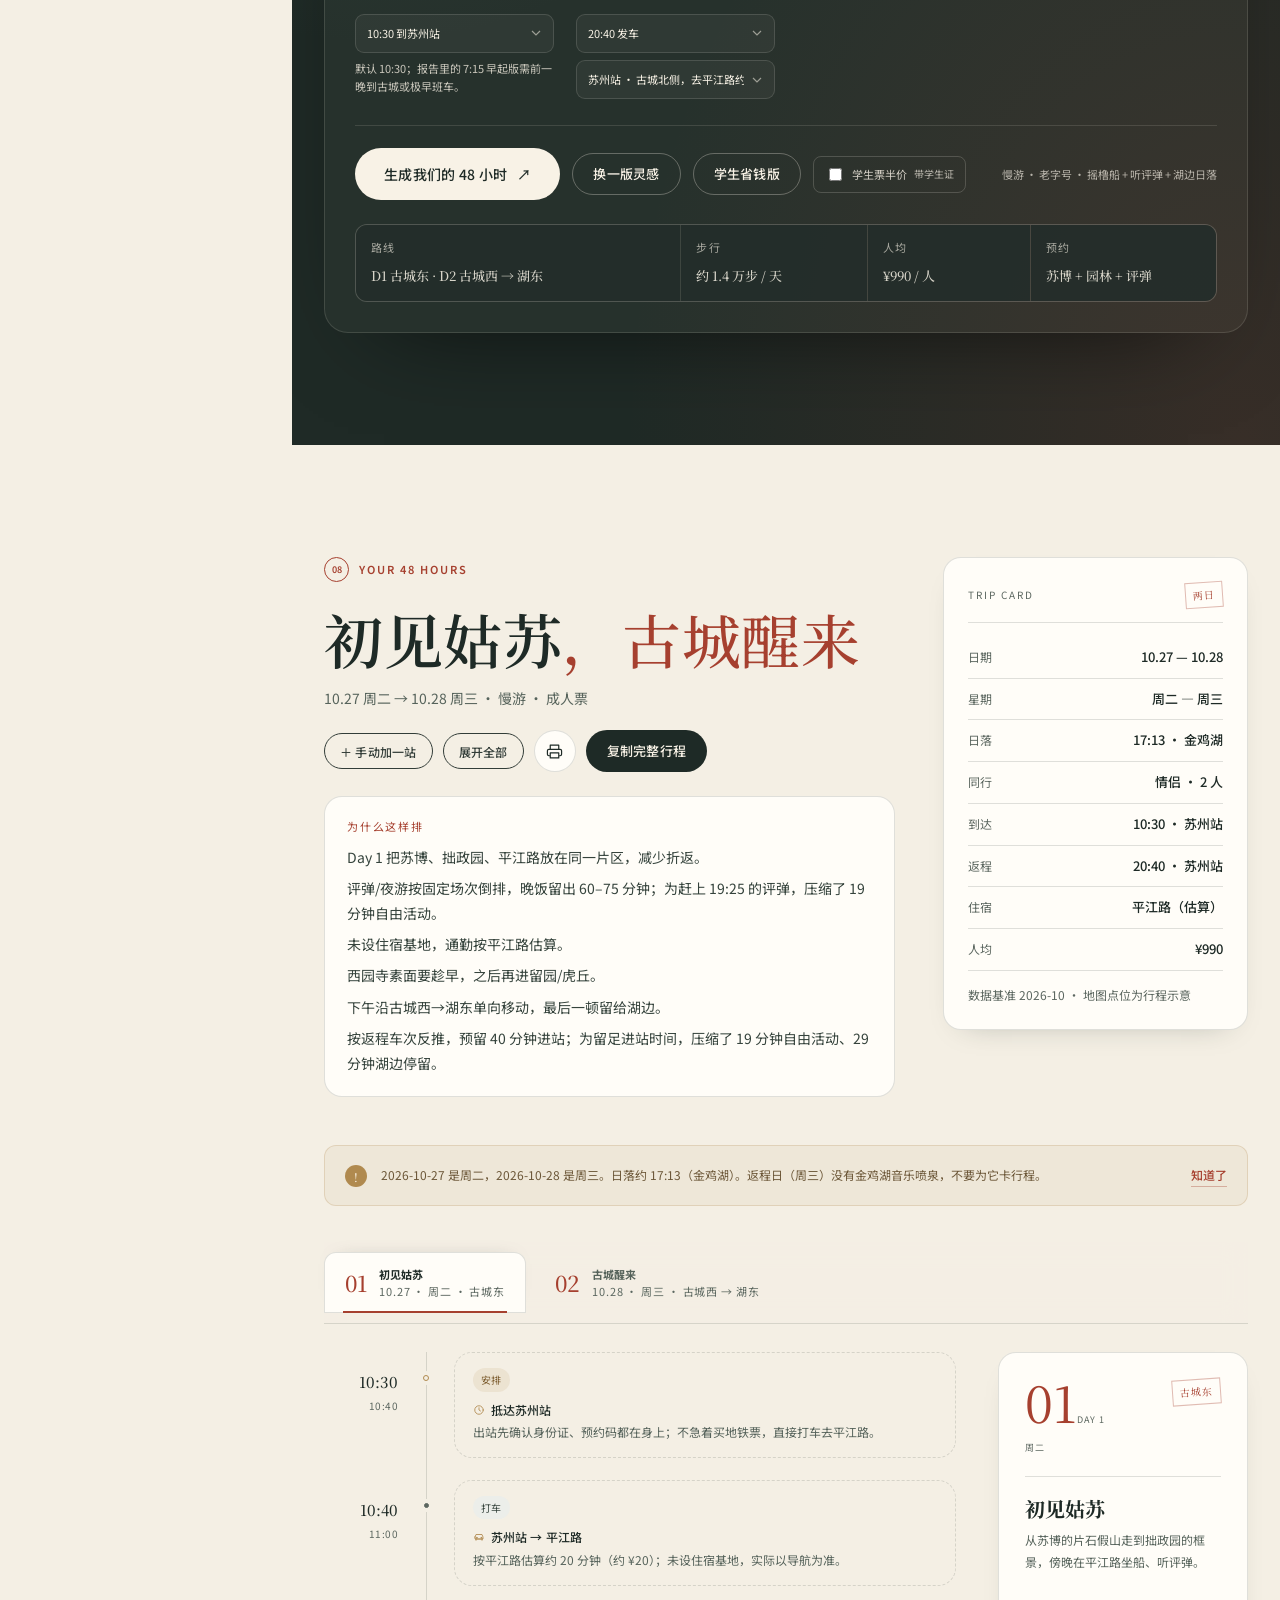
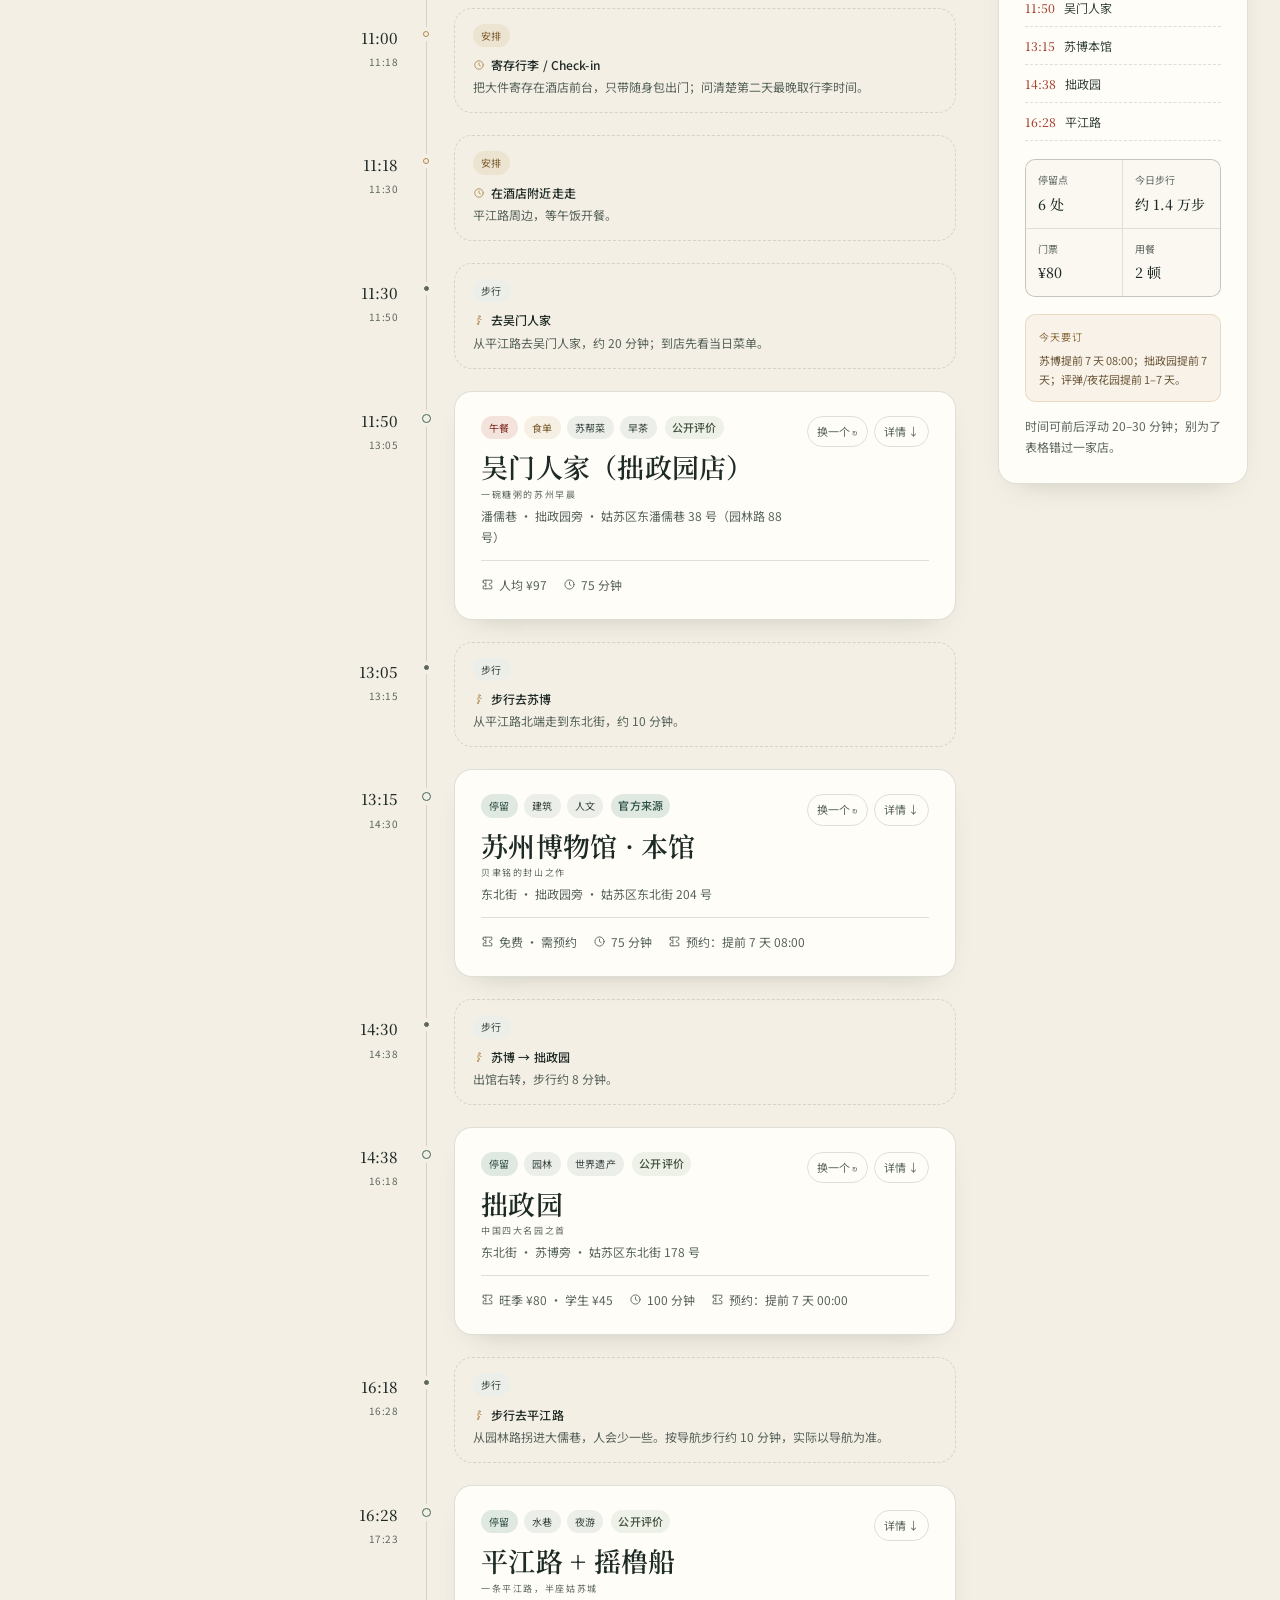
==== commit e355d640: "feat(mobile): compact 3x3 food/experience cards with detail sheet; serve real JPGs" ====
--- a/index.html
+++ b/index.html
@@ -10,7 +10,7 @@
   <link rel="preconnect" href="https://fonts.googleapis.com">
   <link rel="preconnect" href="https://fonts.gstatic.com" crossorigin>
   <link href="https://fonts.googleapis.com/css2?family=Noto+Serif+SC:wght@400;500;600;700;900&family=Noto+Sans+SC:wght@300;400;500;600;700&display=swap" rel="stylesheet">
-  <link rel="preload" as="image" href="assets/images/hero-canal.svg">
+  <link rel="preload" as="image" href="assets/images/hero-canal.jpg">
   <link rel="stylesheet" href="assets/vendor/leaflet.css">
   <link rel="stylesheet" href="assets/styles.css">
 </head>
@@ -94,7 +94,7 @@
 
   <main id="main">
     <section class="hero" id="top">
-      <div class="hero-media"><img src="assets/images/hero-canal.svg" alt="苏州平江路傍晚，情侣站在石桥上看摇橹船经过" fetchpriority="high"></div>
+      <div class="hero-media"><img src="assets/images/hero-canal.jpg" alt="苏州平江路傍晚，情侣站在石桥上看摇橹船经过" fetchpriority="high" width="1649" height="876"></div>
       <div class="hero-shade" aria-hidden="true"></div>
       <div class="hero-inner">
         <div class="hero-copy">
@@ -220,7 +220,7 @@
     </div>
 
     <section class="quote-band" aria-label="江南引语">
-      <img src="assets/images/garden-couple.svg" alt="苏州园林月洞门前的秋日情侣" loading="lazy">
+      <img src="assets/images/garden-couple.jpg" alt="苏州园林月洞门前的秋日情侣" loading="lazy" width="1413" height="876">
       <div class="quote-band-shade"></div>
       <div class="quote-band-inner">
         <p>“江南的浪漫，不在景点里，<br>在你们愿意为彼此慢下来的那一段路。”</p>
@@ -238,7 +238,7 @@
           <p class="section-desc">不是“必吃榜”复读机。每家都写了招牌、人均、口碑摘录，以及点评搜索 / 美团搜索入口。评分以平台实时为准。</p>
         </header>
         <div class="food-hero reveal">
-          <img src="assets/images/cuisine.svg" alt="松鼠鳜鱼、苏式面、生煎与海棠糕" loading="lazy">
+          <img src="assets/images/cuisine.jpg" alt="松鼠鳜鱼、苏式面、生煎与海棠糕" loading="lazy" width="1413" height="876">
           <div class="food-hero-copy">
             <span>苏帮菜 · 面点 · 小吃 · 湖边晚餐</span>
             <p>两个人点三菜，生煎先咬小口，面要趁热。苏州菜偏甜，落座时先说“少糖”，会舒服很多。</p>
@@ -259,7 +259,7 @@
         </div>
         <div class="food-count-row">
           <span id="foodCount">共 57 家</span>
-          <button type="button" class="text-btn" id="foodLoadMore">再看一些</button>
+          <button type="button" class="text-btn" id="foodLoadMore">刷新 · 再来 9 家</button>
         </div>
         <div class="food-grid" id="foodGrid"></div>
         <div class="food-note reveal">
@@ -277,6 +277,10 @@
           </div>
           <p class="section-desc">不赶场。选 2–3 个真正想一起做的，剩下的时间用来走路和发呆。</p>
         </header>
+        <div class="food-count-row">
+          <span id="expCount">共 8 个</span>
+          <button type="button" class="text-btn" id="expLoadMore" hidden>刷新 · 再来 9 个</button>
+        </div>
         <div class="experience-grid" id="experienceGrid"></div>
       </div>
     </section>
@@ -284,7 +288,7 @@
     <section class="stay-section section" id="stay">
       <div class="wrap stay-layout">
         <div class="stay-media reveal">
-          <img src="assets/images/garden-couple.svg" alt="秋日苏州园林里的情侣背影" loading="lazy">
+          <img src="assets/images/garden-couple.jpg" alt="秋日苏州园林里的情侣背影" loading="lazy" width="1413" height="876">
           <span class="stay-caption">把你们订好的住处，放在这里。</span>
         </div>
         <div class="stay-copy reveal">
@@ -599,6 +603,18 @@
       </form>
     </div>
   </div>
+
+  <!-- 小卡详情抽屉：≤1024px 从底部升起的全屏浮层，桌面退化为居中模态框 -->
+  <div class="detail-sheet" id="detailSheet" hidden>
+    <div class="modal-backdrop" data-close-sheet></div>
+    <div class="detail-panel" role="dialog" aria-modal="true" aria-labelledby="detailSheetTitle">
+      <header class="modal-head detail-head">
+        <div><span class="transit-kicker">DETAIL</span><h2 id="detailSheetTitle">详情</h2></div>
+        <button type="button" class="modal-close" data-close-sheet aria-label="关闭">×</button>
+      </header>
+      <div class="detail-body" id="detailSheetBody"></div>
+    </div>
+  </div>
   <noscript><div class="noscript">本页面需要 JavaScript 来生成行程、预算与地图；请启用后刷新。</div></noscript>
 
   <script src="assets/vendor/leaflet.js"></script>
--- a/assets/styles.css
+++ b/assets/styles.css
@@ -1053,7 +1053,7 @@
 .stay-section { background: #dfe7e1; }
 .stay-layout { display: grid; grid-template-columns: 1fr 1.05fr; gap: 70px; align-items: center; }
 .stay-media { position: relative; }
-.stay-media img { width: 100%; aspect-ratio: 4 / 5; object-fit: cover; border-radius: 22px; box-shadow: var(--shadow); }
+.stay-media img { width: 100%; height: auto; aspect-ratio: 4 / 5; object-fit: cover; border-radius: 22px; box-shadow: var(--shadow); }
 .stay-media::before { content: ""; position: absolute; inset: 18px -18px -18px 18px; border: 1px solid rgba(30, 42, 38, 0.18); border-radius: 22px; z-index: -1; }
 .stay-caption { display: block; margin-top: 12px; font-size: 10px; color: var(--ink-3); letter-spacing: 0.06em; }
 .stay-copy h2 { font-family: var(--serif); font-size: clamp(34px, 4.5vw, 58px); font-weight: 500; line-height: 1.2; }
@@ -1818,7 +1818,7 @@
 
 .food-filter small { margin-left: 5px; font-size: 8px; opacity: 0.55; }
 .food-count-row { display: flex; align-items: center; justify-content: space-between; gap: 14px; margin: 4px 0 18px; color: var(--muted); font-size: 10px; }
-.food-count-row #foodLoadMore[hidden] { display: none; }
+.food-count-row #foodLoadMore[hidden], .food-count-row #expLoadMore[hidden] { display: none; }
 .food-links { display: grid; grid-template-columns: 1fr 1fr; gap: 6px; }
 .food-links .link-btn { min-width: 0; justify-content: center; }
 .food-empty { padding: 26px 0; }
@@ -2487,3 +2487,137 @@
   .map-credit { flex-basis: 100%; margin-left: 0; }
   .gusu-route-node span { font-size: 9px; padding: 2px 6px; }
 }
+
+/* =========================================================
+   移动端紧凑小卡 + 全屏底部抽屉（≤1024px）
+   桌面保持整块大卡；这一段放在文件末尾，确保覆盖前面的响应式规则。
+   ========================================================= */
+.mini-card {
+  display: none;
+  flex-direction: column;
+  align-items: flex-start;
+  gap: 3px;
+  width: 100%;
+  min-width: 0;
+  padding: 9px 10px;
+  text-align: left;
+  background: var(--card);
+  border: 1px solid var(--line);
+  border-radius: var(--radius-sm);
+  transition: border-color 0.2s, box-shadow 0.2s, transform 0.2s;
+}
+.mini-card:hover { border-color: rgba(63, 103, 91, 0.35); box-shadow: var(--shadow-sm); transform: translateY(-2px); }
+.mini-card.is-focused { border-color: var(--red); box-shadow: 0 0 0 3px rgba(166, 64, 47, 0.1), var(--shadow-sm); transform: none; }
+.mini-card-name {
+  display: -webkit-box;
+  -webkit-line-clamp: 2;
+  -webkit-box-orient: vertical;
+  overflow: hidden;
+  width: 100%;
+  font-family: var(--serif);
+  font-size: 14px;
+  font-weight: 600;
+  line-height: 1.3;
+  color: var(--ink);
+  overflow-wrap: anywhere;
+}
+.mini-card-price { font-family: var(--serif); font-size: 12px; line-height: 1.35; color: var(--red); }
+.mini-card-meta {
+  display: -webkit-box;
+  -webkit-line-clamp: 2;
+  -webkit-box-orient: vertical;
+  overflow: hidden;
+  width: 100%;
+  font-size: 10px;
+  line-height: 1.45;
+  color: var(--muted);
+  overflow-wrap: anywhere;
+}
+.mini-card-badge {
+  max-width: 100%;
+  padding: 1px 6px;
+  border-radius: 5px;
+  background: var(--red-soft);
+  color: var(--red-dark);
+  font-size: 9px;
+  line-height: 1.6;
+  white-space: nowrap;
+  overflow: hidden;
+  text-overflow: ellipsis;
+}
+.mini-card-index { font-family: var(--serif); font-size: 11px; line-height: 1; color: var(--red); }
+
+/* 详情抽屉：默认就是“底部升起”的形态，桌面再退化成居中模态框 */
+.detail-sheet { position: fixed; inset: 0; z-index: 320; display: grid; place-items: end center; }
+.detail-sheet[hidden] { display: none; }
+.detail-panel {
+  position: relative;
+  display: flex;
+  flex-direction: column;
+  width: 100%;
+  height: auto;
+  max-height: 88vh;
+  overflow: hidden;
+  background: var(--card);
+  border-radius: 20px 20px 0 0;
+  padding: 14px 14px 0;
+  box-shadow: 0 -24px 70px -24px rgba(0, 0, 0, 0.5);
+}
+.detail-head { flex: none; }
+.detail-panel .modal-head h2 { font-size: 19px; }
+.detail-body {
+  flex: 1;
+  min-height: 0;
+  overflow: auto;
+  overscroll-behavior: contain;
+  -webkit-overflow-scrolling: touch;
+  padding: 14px 2px calc(20px + env(safe-area-inset-bottom));
+}
+.detail-body .food-card { padding: 0; border: 0; background: transparent; }
+/* 抽屉头部已经写了名字，正文里的大标题不再重复一遍 */
+.detail-body .food-card h3,
+.detail-body .exp-body h3 { display: none; }
+.detail-body .exp-card,
+.detail-body .exp-card:nth-child(odd),
+.detail-body .exp-card:nth-child(even) {
+  grid-template-columns: 40px 1fr;
+  gap: 14px;
+  padding: 0;
+  border-right: 0;
+  border-bottom: 0;
+}
+.detail-body .exp-index { font-size: 22px; }
+.detail-body .exp-body h3 { font-size: 19px; }
+
+@keyframes detail-sheet-rise {
+  from { transform: translateY(8%); opacity: 0.35; }
+  to { transform: translateY(0); opacity: 1; }
+}
+
+@media (max-width: 1024px) {
+  .mini-card { display: flex; }
+  .food-grid { grid-template-columns: repeat(3, minmax(0, 1fr)); gap: 10px; }
+  .experience-grid { grid-template-columns: repeat(3, minmax(0, 1fr)); gap: 10px; border-top: 0; }
+  /* 网格里的大卡收进抽屉；抽屉内的克隆不受这条影响 */
+  #foodGrid .food-card, #experienceGrid .exp-card { display: none; }
+  .detail-panel { animation: detail-sheet-rise 0.3s var(--ease); }
+}
+
+@media (min-width: 1025px) {
+  .detail-sheet { place-items: center; padding: 20px; }
+  .detail-panel { width: min(640px, 100%); height: auto; max-height: 90vh; border-radius: var(--radius); padding: 22px 22px 0; }
+  .detail-body { padding-bottom: 22px; }
+}
+
+@media (prefers-reduced-motion: reduce) {
+  .detail-panel { animation: none; }
+}
+
+@media print {
+  /* 打印要的是完整大卡：小卡收起、抽屉整块不上纸 */
+  .mini-card { display: none !important; }
+  #foodGrid .food-card { display: flex !important; }
+  #experienceGrid .exp-card { display: grid !important; }
+  .detail-sheet { display: none !important; }
+  .food-grid { grid-template-columns: 1fr 1fr; }
+}
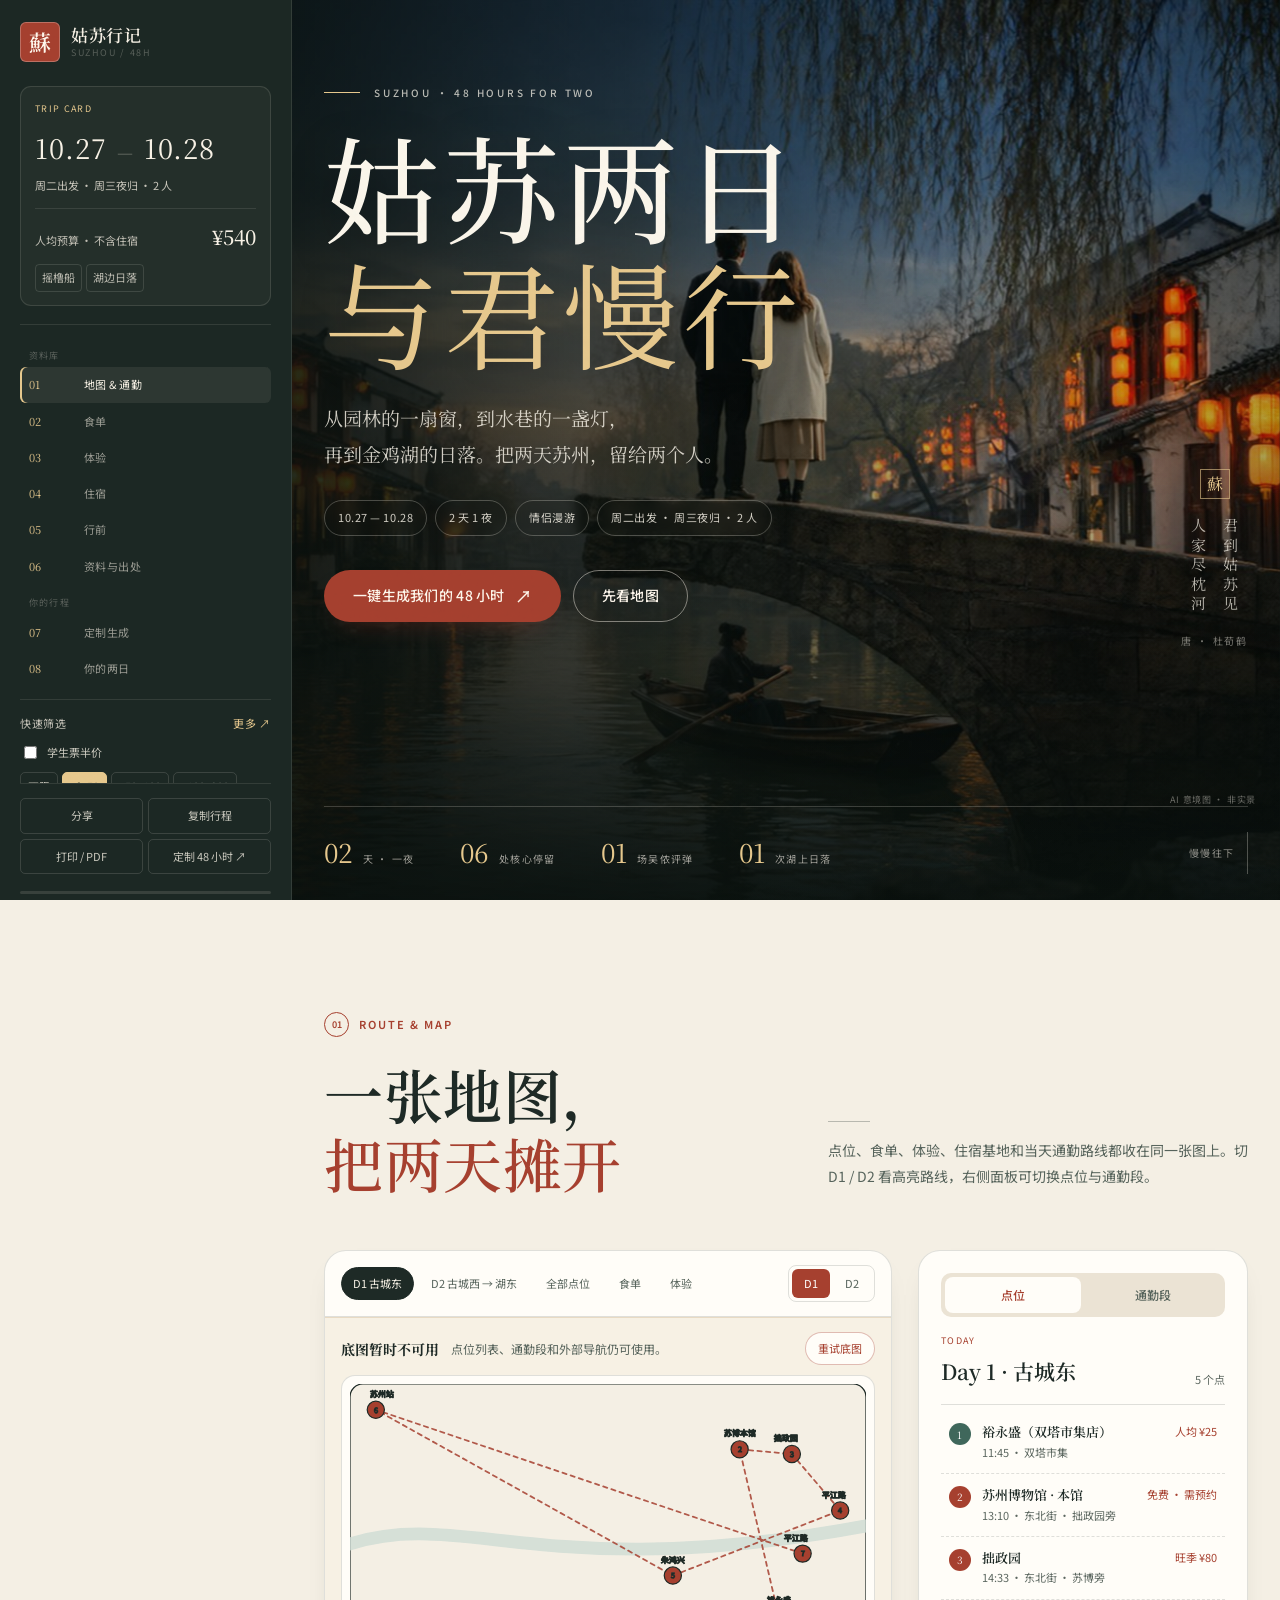
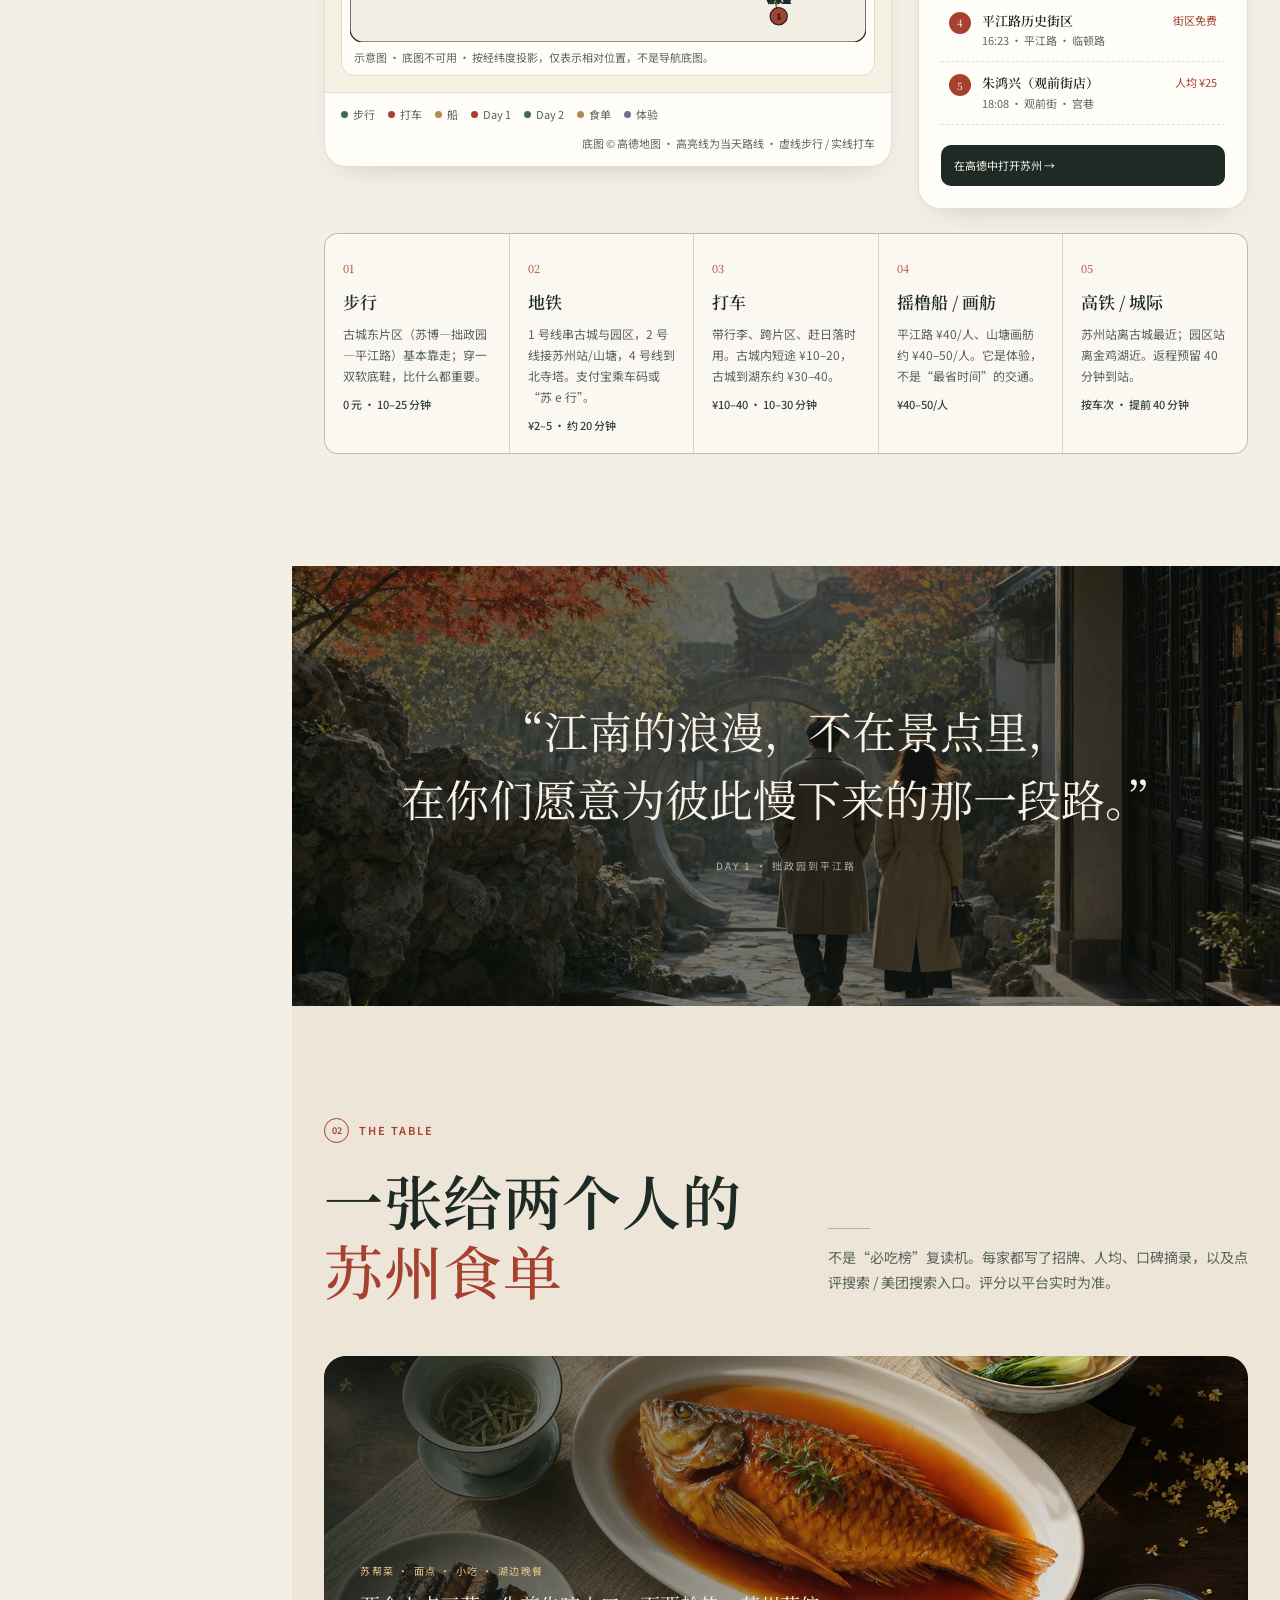
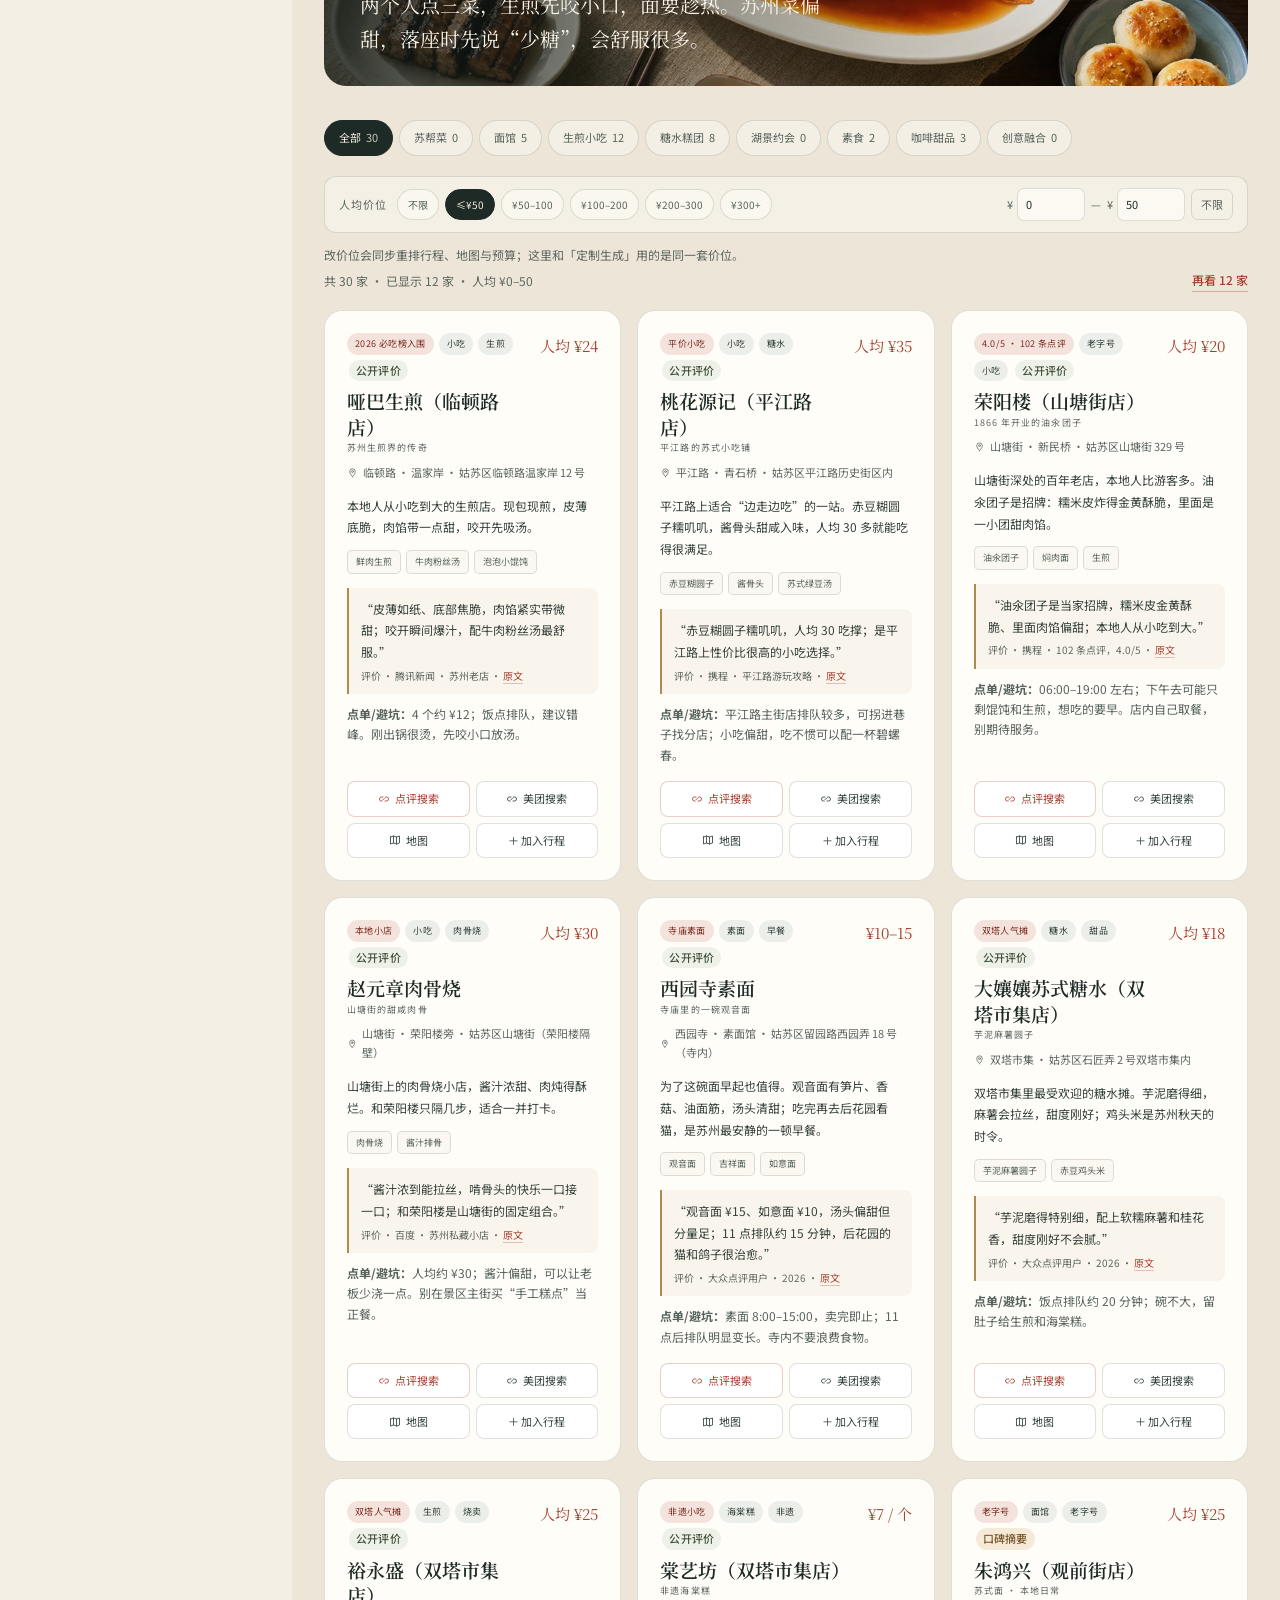
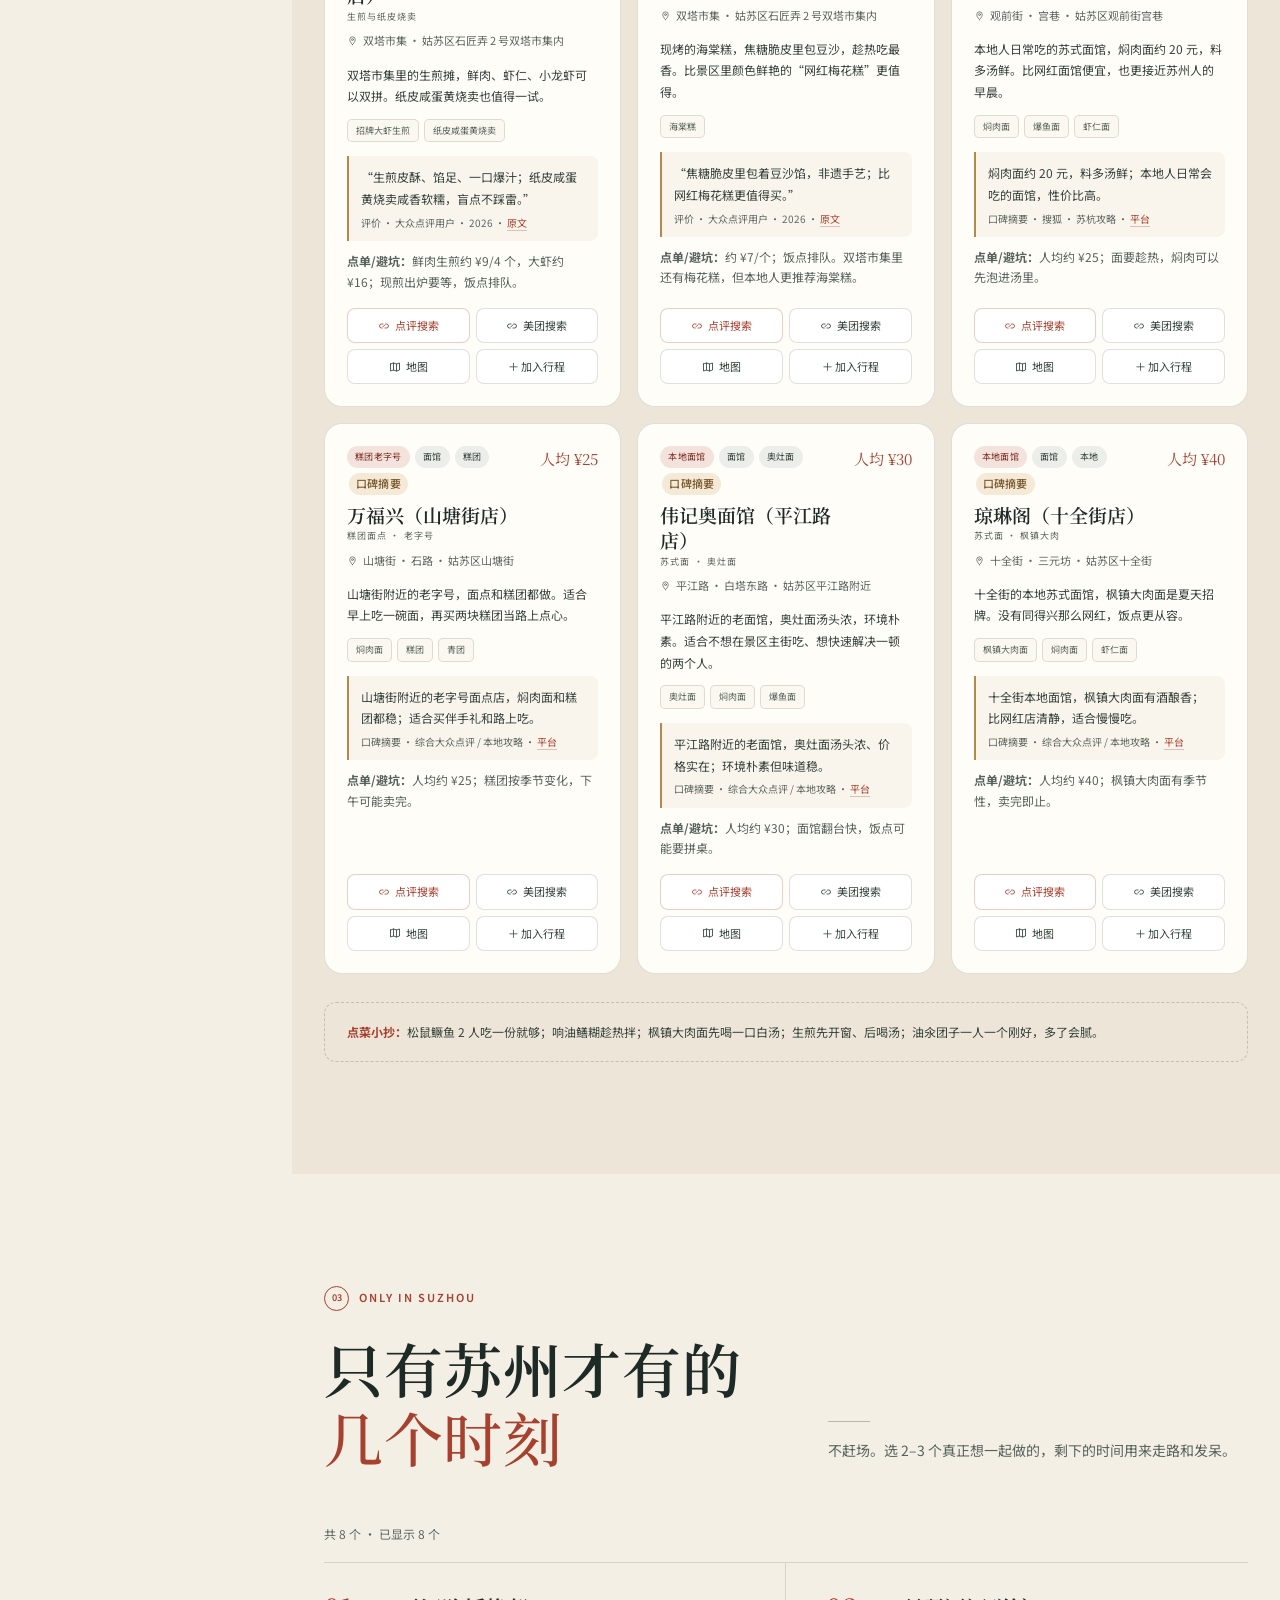
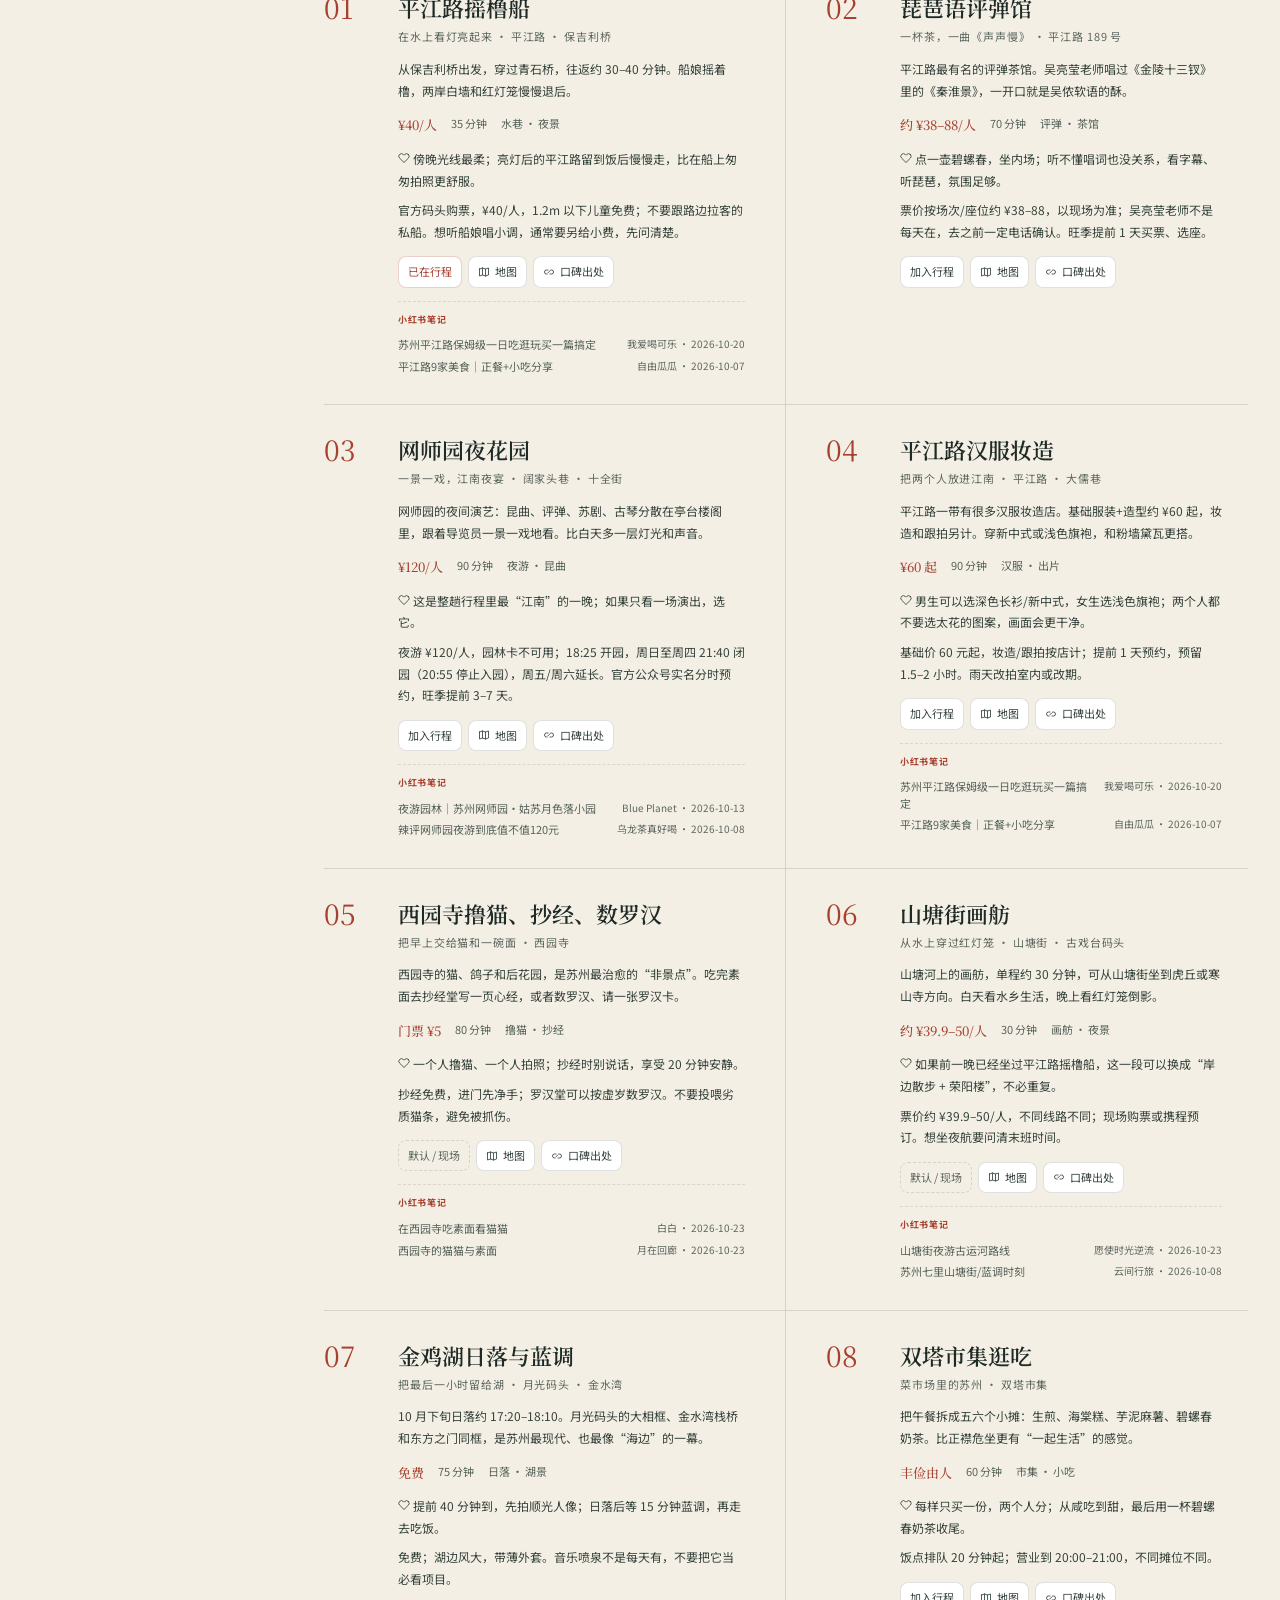
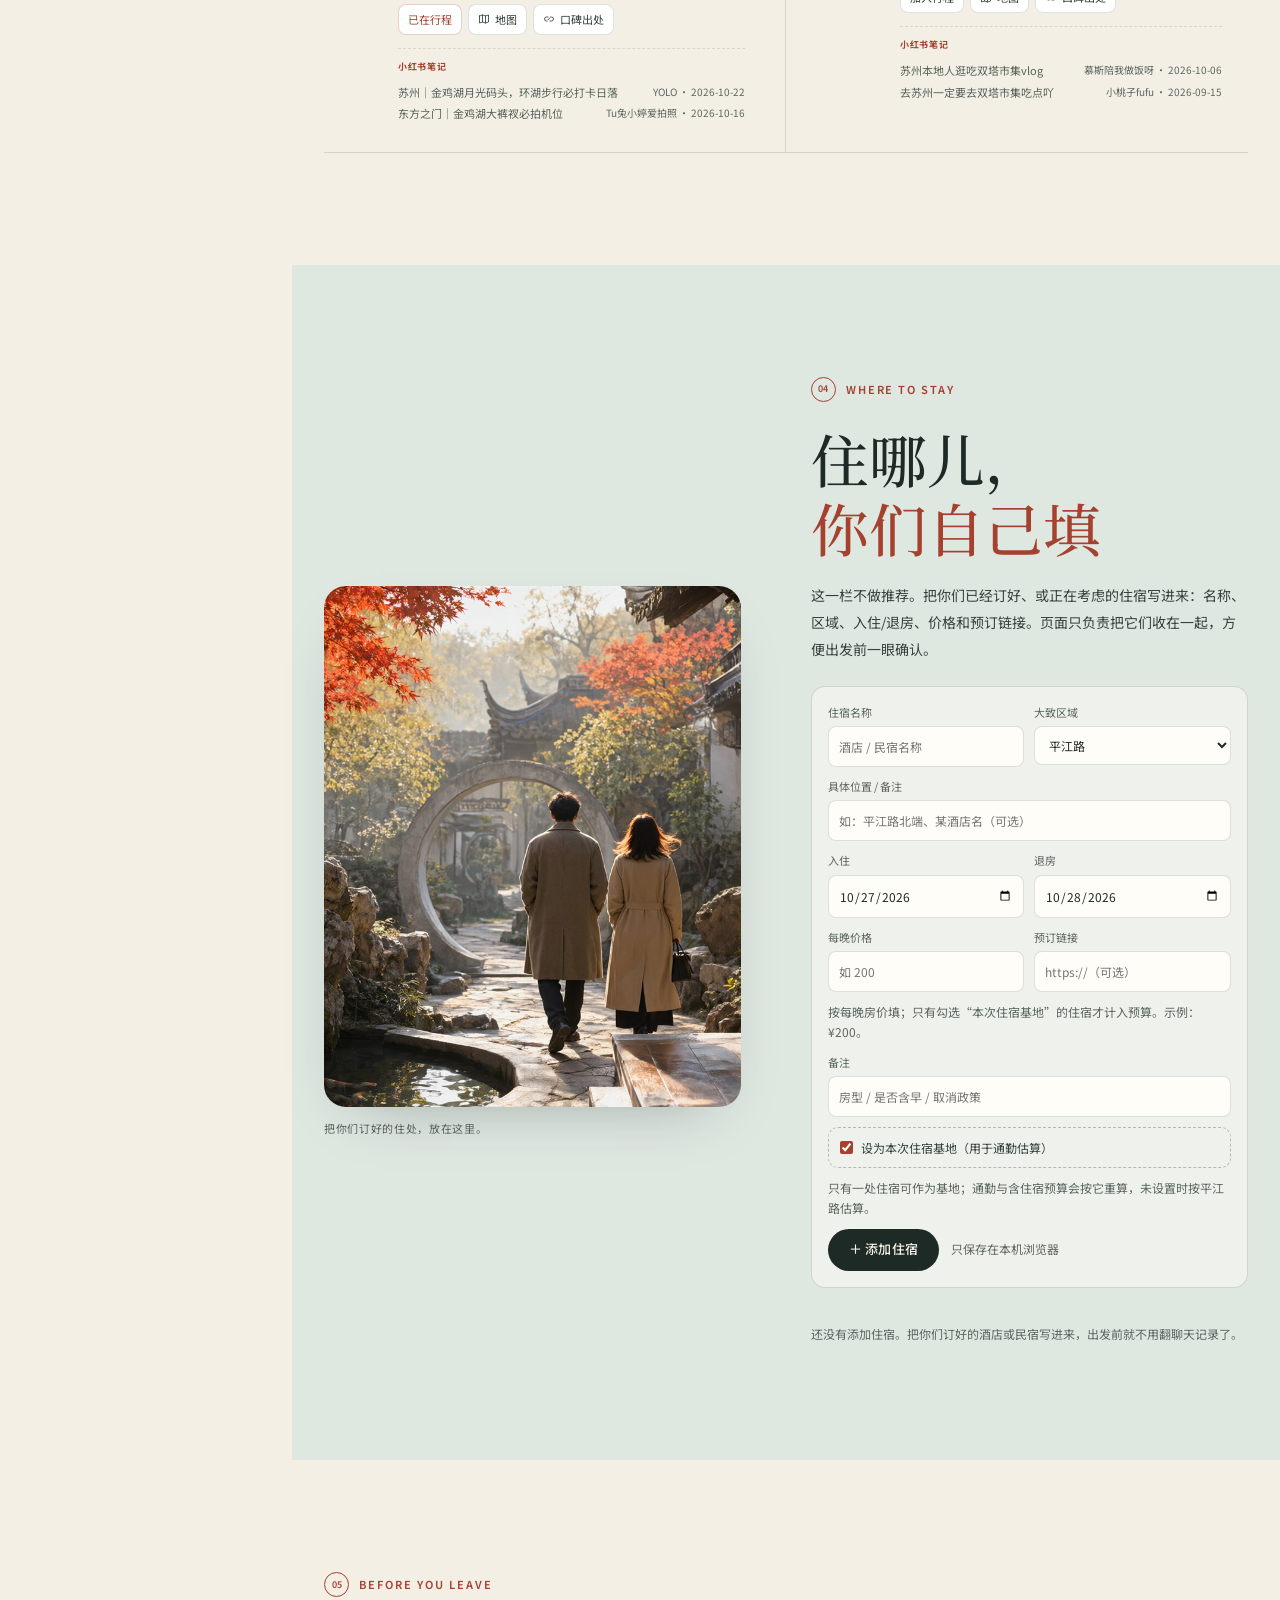
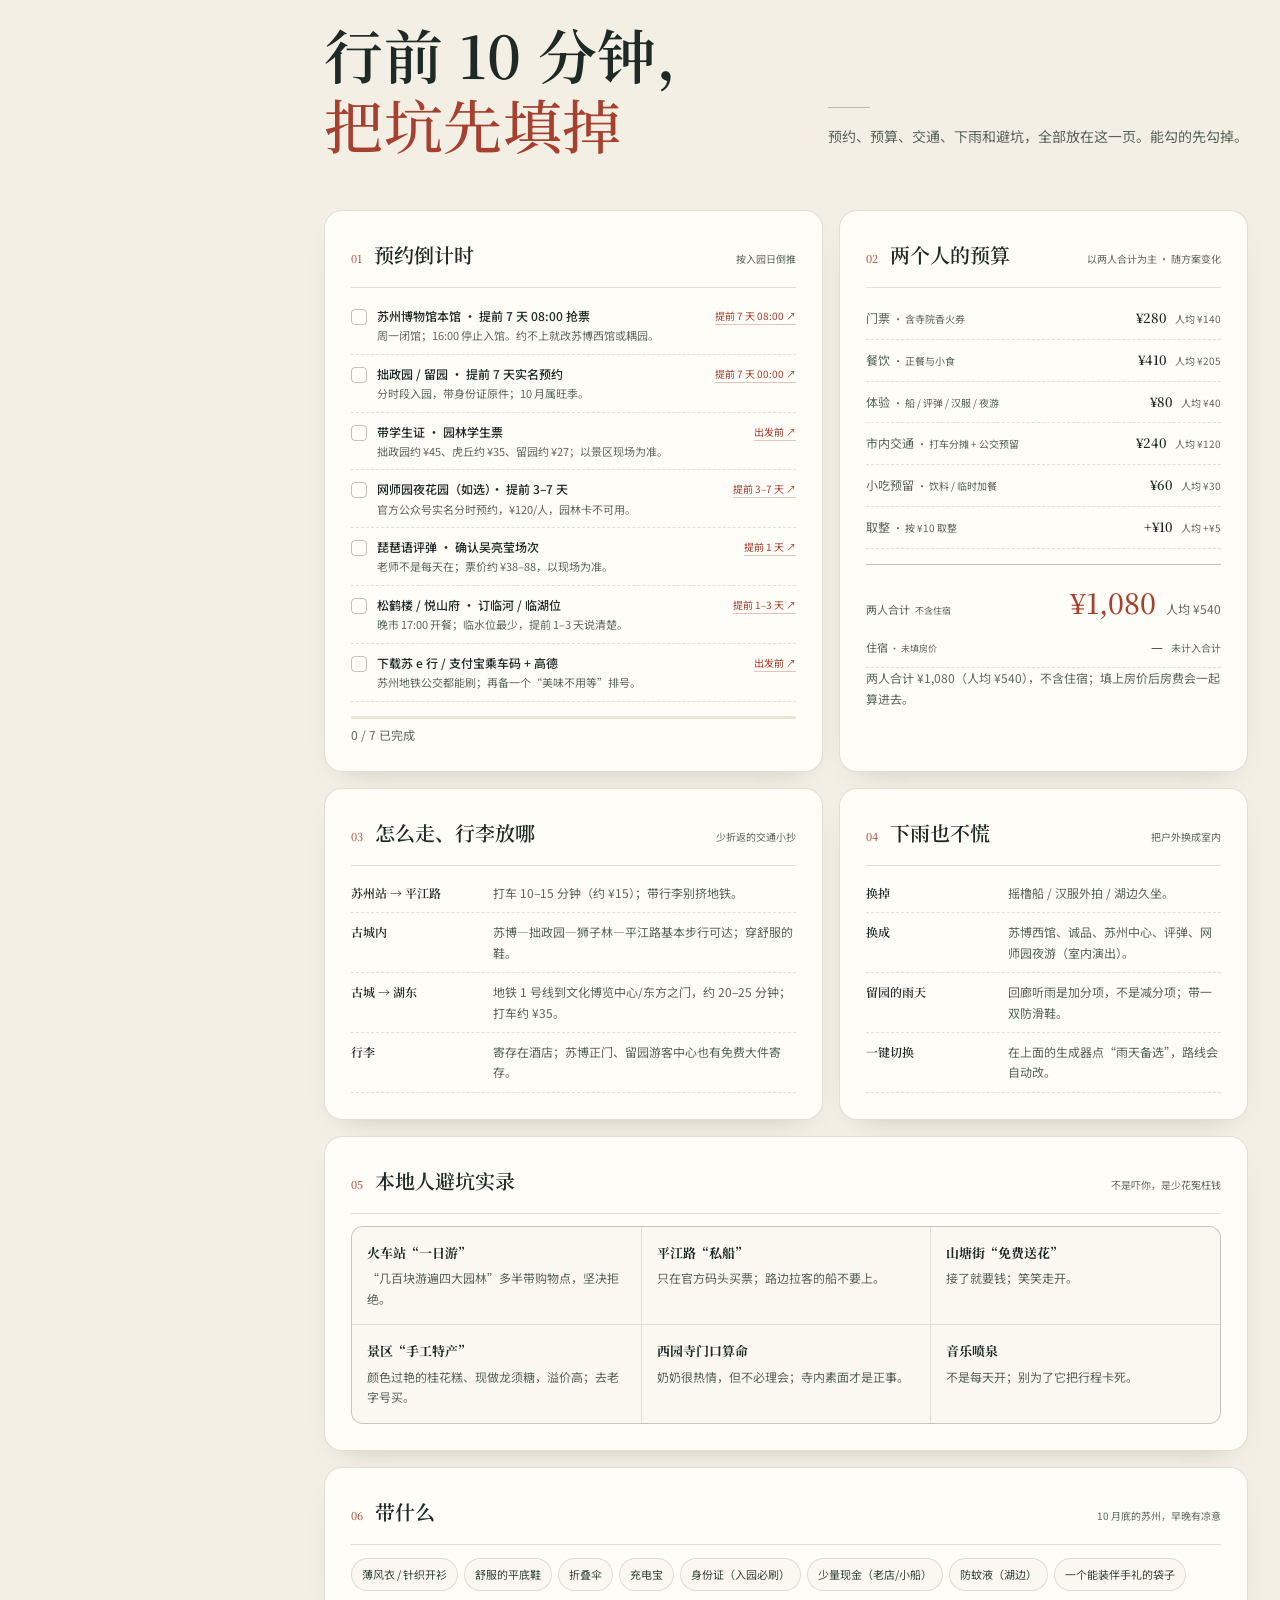
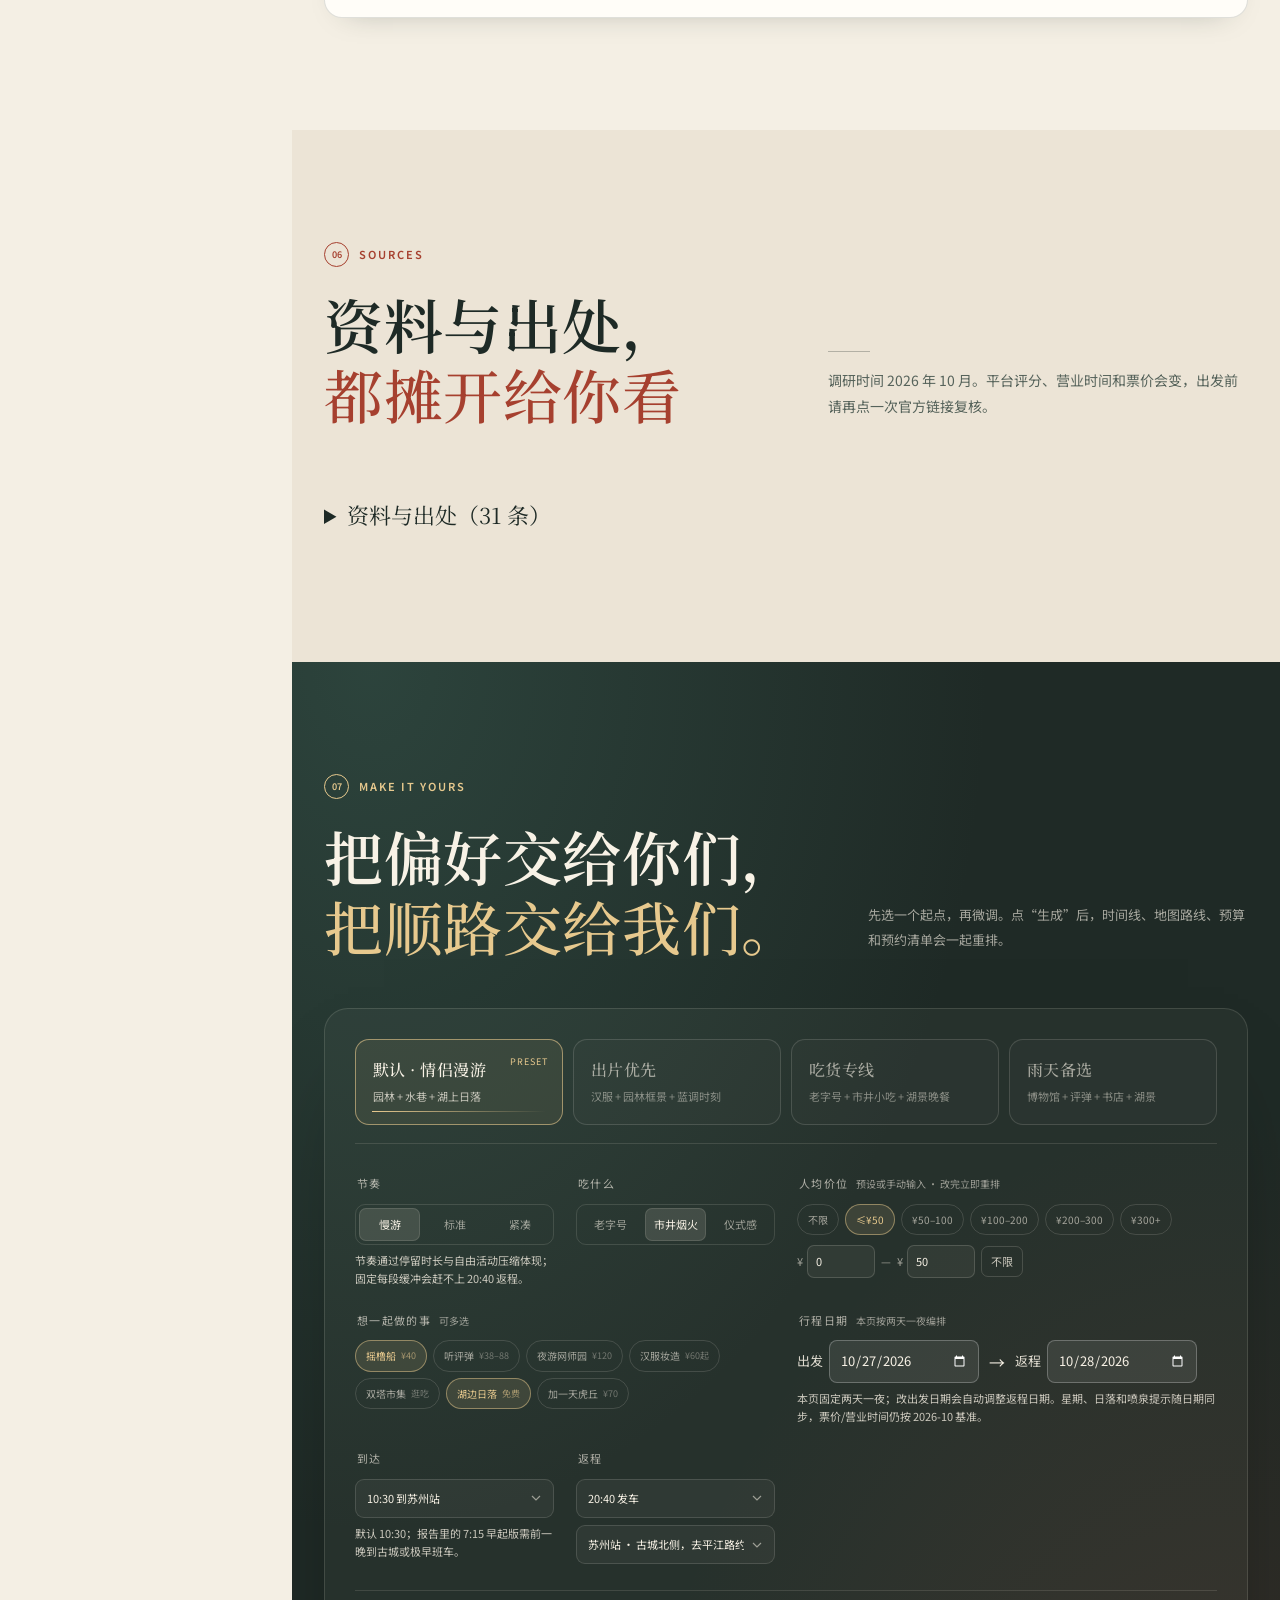
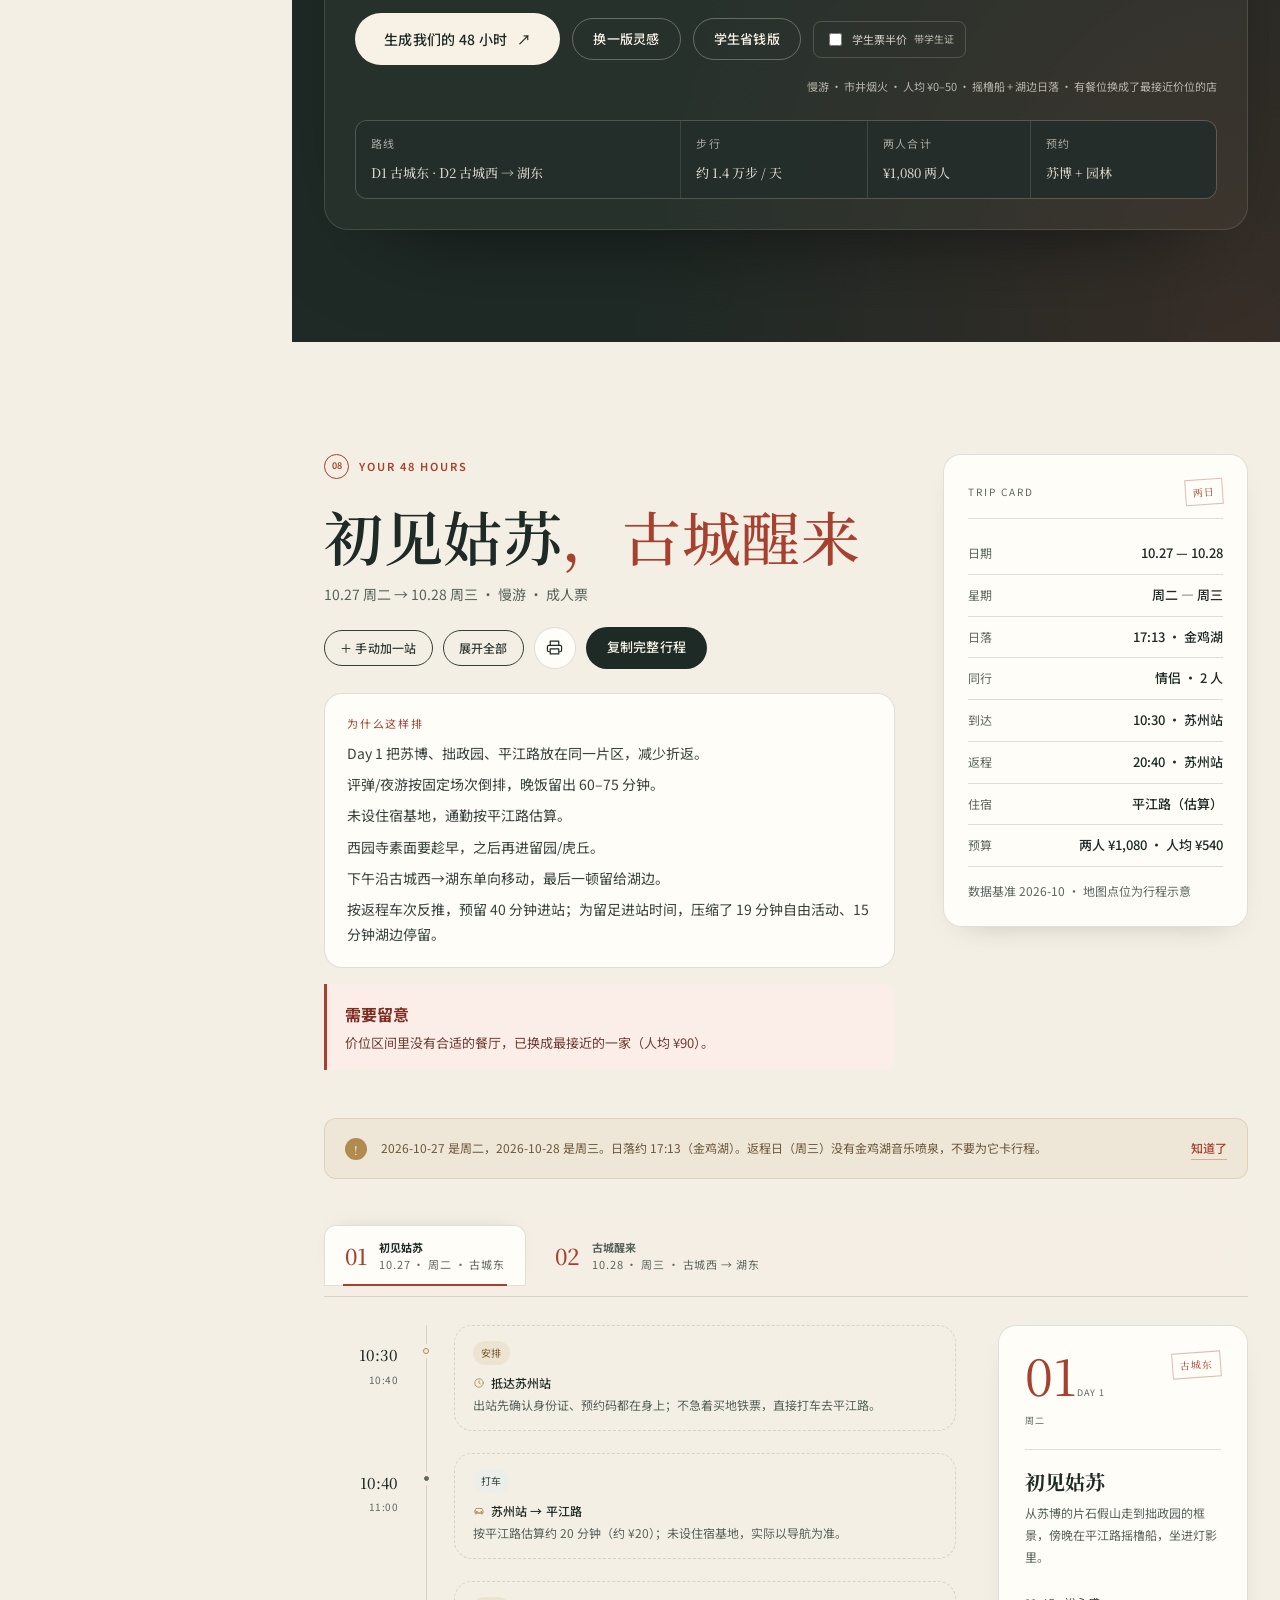
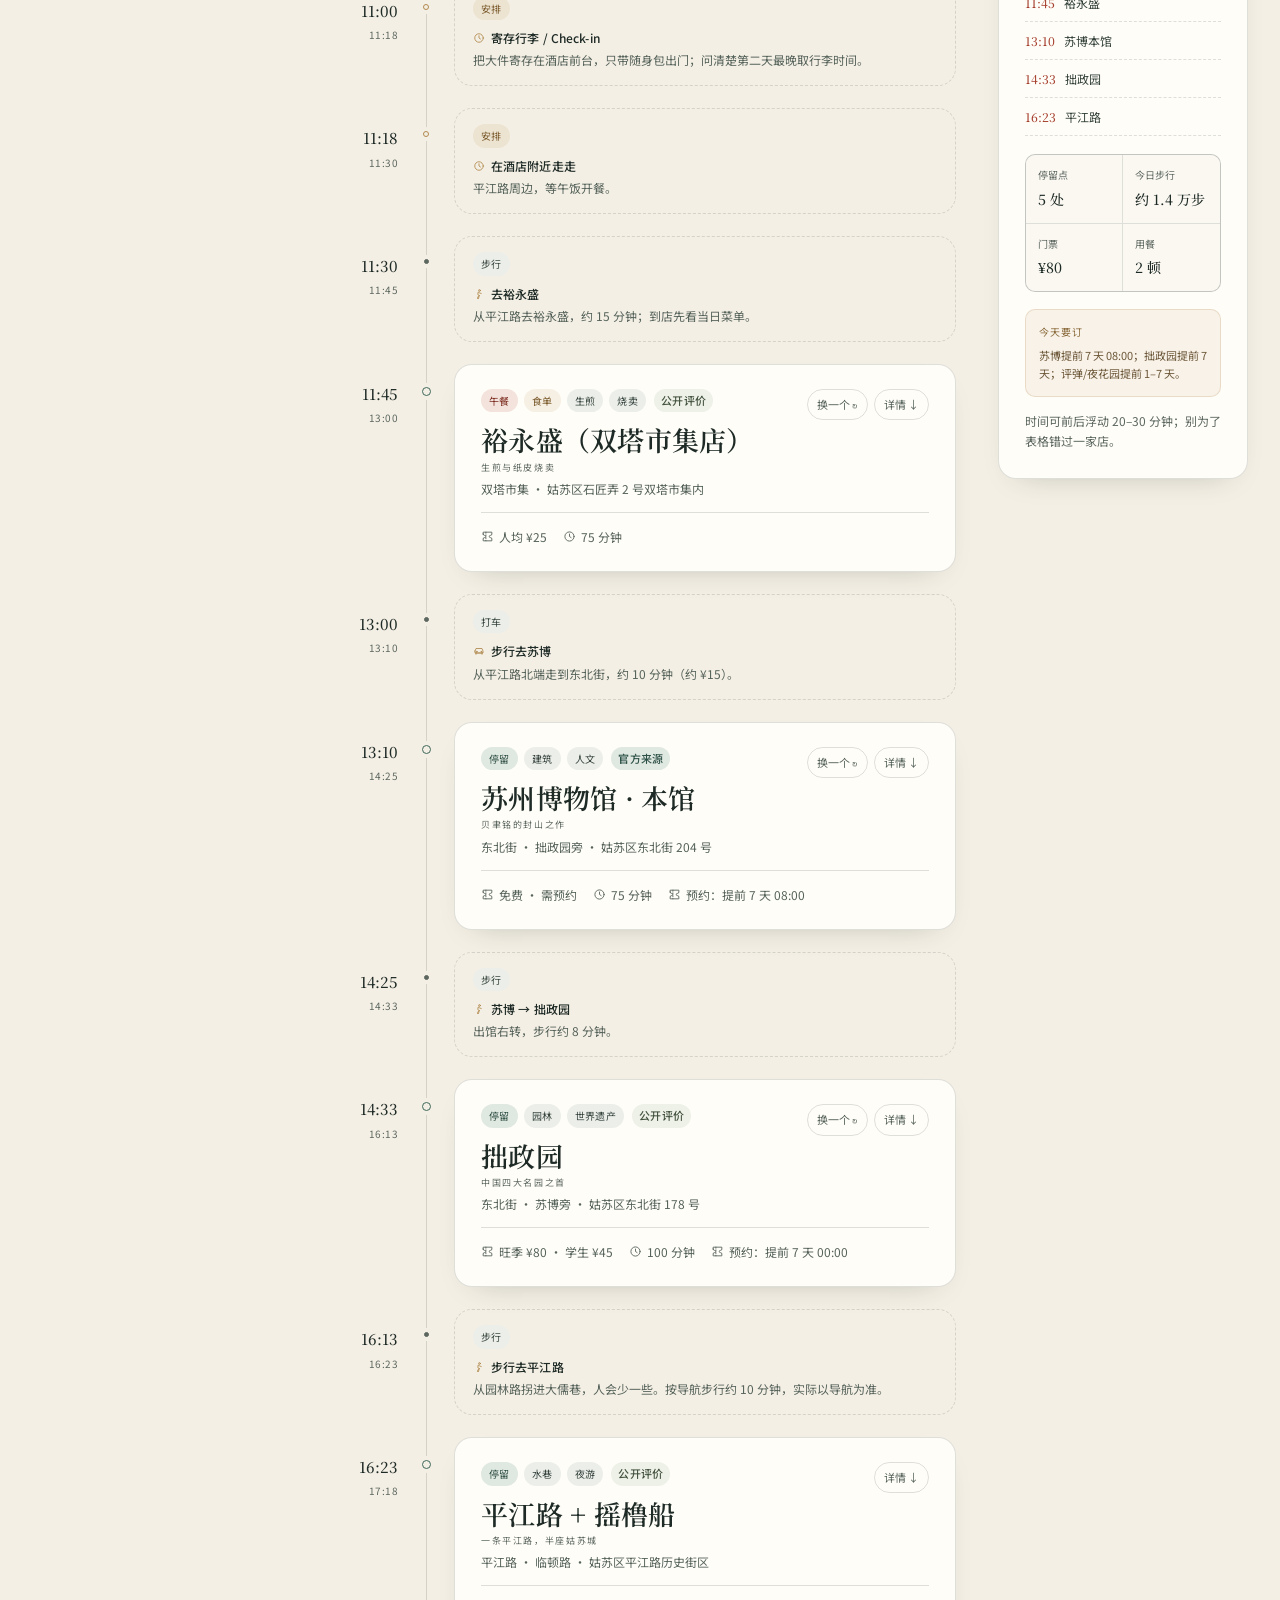
==== commit a741c53b: "feat(budget): two-person budget card that follows the plan Budget now shows the two-person amount as" ====
--- a/index.html
+++ b/index.html
@@ -34,7 +34,7 @@
         <p id="railWeekday">周二出发 · 周三夜归 · 2 人</p>
         <div class="rail-stats">
           <span id="railBudgetLabel">人均预算</span>
-          <b id="railBudget">¥990</b>
+          <b id="railBudget">¥540</b>
         </div>
         <div class="rail-exp" id="railExp"></div>
       </div>
@@ -257,6 +257,7 @@
             <button type="button" class="price-clear" id="foodPriceClear">不限</button>
           </div>
         </div>
+        <p class="tiny" style="margin:2px 0 0">改价位会同步重排行程、地图与预算；这里和「定制生成」用的是同一套价位。</p>
         <div class="food-count-row">
           <span id="foodCount">共 57 家</span>
           <button type="button" class="text-btn" id="foodLoadMore">刷新 · 再来 9 家</button>
@@ -348,9 +349,10 @@
             <p class="tiny" id="checkProgressText">0 / 6 已完成</p>
           </article>
           <article class="prep-card reveal">
-            <header><span>02</span><h3>两个人的预算</h3><p>不含住宿 · 随方案变化</p></header>
+            <header><span>02</span><h3>两个人的预算</h3><p>以两人合计为主 · 随方案变化</p></header>
             <div class="budget-rows" id="budgetRows"></div>
-            <div class="budget-total"><span>两人合计</span><b id="budgetTotal">—</b></div>
+            <div class="budget-total"><span>两人合计<small>不含住宿</small></span><b id="budgetTotal">—</b></div>
+            <div class="budget-stay" id="budgetStay"></div>
             <p class="tiny" id="budgetNote">按当前生成方案估算；含门票、餐饮、体验与市内交通。</p>
           </article>
           <article class="prep-card reveal">
@@ -453,7 +455,7 @@
               </div>
             </fieldset>
             <fieldset class="control-group wide">
-              <legend>人均价位 <small>预设或手动输入</small></legend>
+              <legend>人均价位 <small>预设或手动输入 · 改完立即重排</small></legend>
               <div class="price-control price-control--dark">
                 <div class="chip-row" id="pricePresets"></div>
                 <div class="price-inputs">
@@ -500,7 +502,7 @@
           <div class="generator-result" id="generatorResult">
             <div class="result-stat"><span>路线</span><b id="resultRoute">古城东 → 古城西 → 湖东</b></div>
             <div class="result-stat"><span>步行</span><b id="resultWalk">约 1.6 万步 / 天</b></div>
-            <div class="result-stat"><span>人均</span><b id="resultBudget">¥930 起</b></div>
+            <div class="result-stat"><span>两人合计</span><b id="resultBudget">¥1,080 起</b></div>
             <div class="result-stat"><span>预约</span><b id="resultBooking">苏博 + 园林</b></div>
           </div>
           <p class="sr-only" id="generateStatus" role="status" aria-live="polite"></p>
--- a/assets/styles.css
+++ b/assets/styles.css
@@ -1102,6 +1102,18 @@
 .budget-total { display: flex; align-items: baseline; justify-content: space-between; margin-top: 15px; padding-top: 13px; border-top: 1px solid var(--line-strong); }
 .budget-total span { font-size: 11px; color: var(--ink-3); }
 .budget-total b { font-family: var(--serif); font-size: 28px; font-weight: 500; color: var(--red); }
+.budget-row .budget-nums { display: inline-flex; align-items: baseline; gap: 8px; flex: none; }
+.budget-row .budget-nums b { font-family: var(--serif); font-size: 13px; font-weight: 600; color: var(--ink); }
+.budget-row .budget-nums i { font-style: normal; font-size: 10px; color: var(--muted); }
+.budget-row--round span { color: var(--muted); }
+.budget-total b { display: inline-flex; align-items: baseline; gap: 10px; }
+.budget-total b i { font-style: normal; font-family: var(--sans); font-size: 12px; font-weight: 400; color: var(--muted); }
+.budget-total span small { font-size: 9px; color: var(--muted); margin-left: 5px; }
+.budget-stay { display: flex; align-items: baseline; justify-content: space-between; gap: 12px; margin-top: 9px; padding-bottom: 9px; border-bottom: 1px dashed var(--line); font-size: 11px; color: var(--ink-3); }
+.budget-stay small { font-size: 9px; color: var(--muted); }
+.budget-stay .budget-nums { display: inline-flex; align-items: baseline; gap: 8px; flex: none; }
+.budget-stay .budget-nums b { font-family: var(--serif); font-size: 13px; font-weight: 600; color: var(--ink); }
+.budget-stay .budget-nums i { font-style: normal; font-size: 10px; color: var(--muted); }
 .icon-list { margin-top: 8px; }
 .icon-list li { display: grid; grid-template-columns: 132px 1fr; gap: 10px; padding: 9px 0; border-bottom: 1px dashed var(--line); font-size: 11px; line-height: 1.7; }
 .icon-list b { font-family: var(--serif); font-weight: 600; color: var(--ink); }
@@ -2145,6 +2157,8 @@
   .map-subhead { display: block; }
   .map-subhead > p { margin-top: 8px; text-align: left; }
   .map-section--merged { padding-bottom: 54px; }
+  /* 预算卡在窄屏把两人金额与人均竖排，避免两个数字挤在一行。 */
+  .budget-row .budget-nums, .budget-stay .budget-nums { flex-direction: column; align-items: flex-end; gap: 1px; }
 }
 @media (min-width: 901px) {
   .site-header { display: none; }
